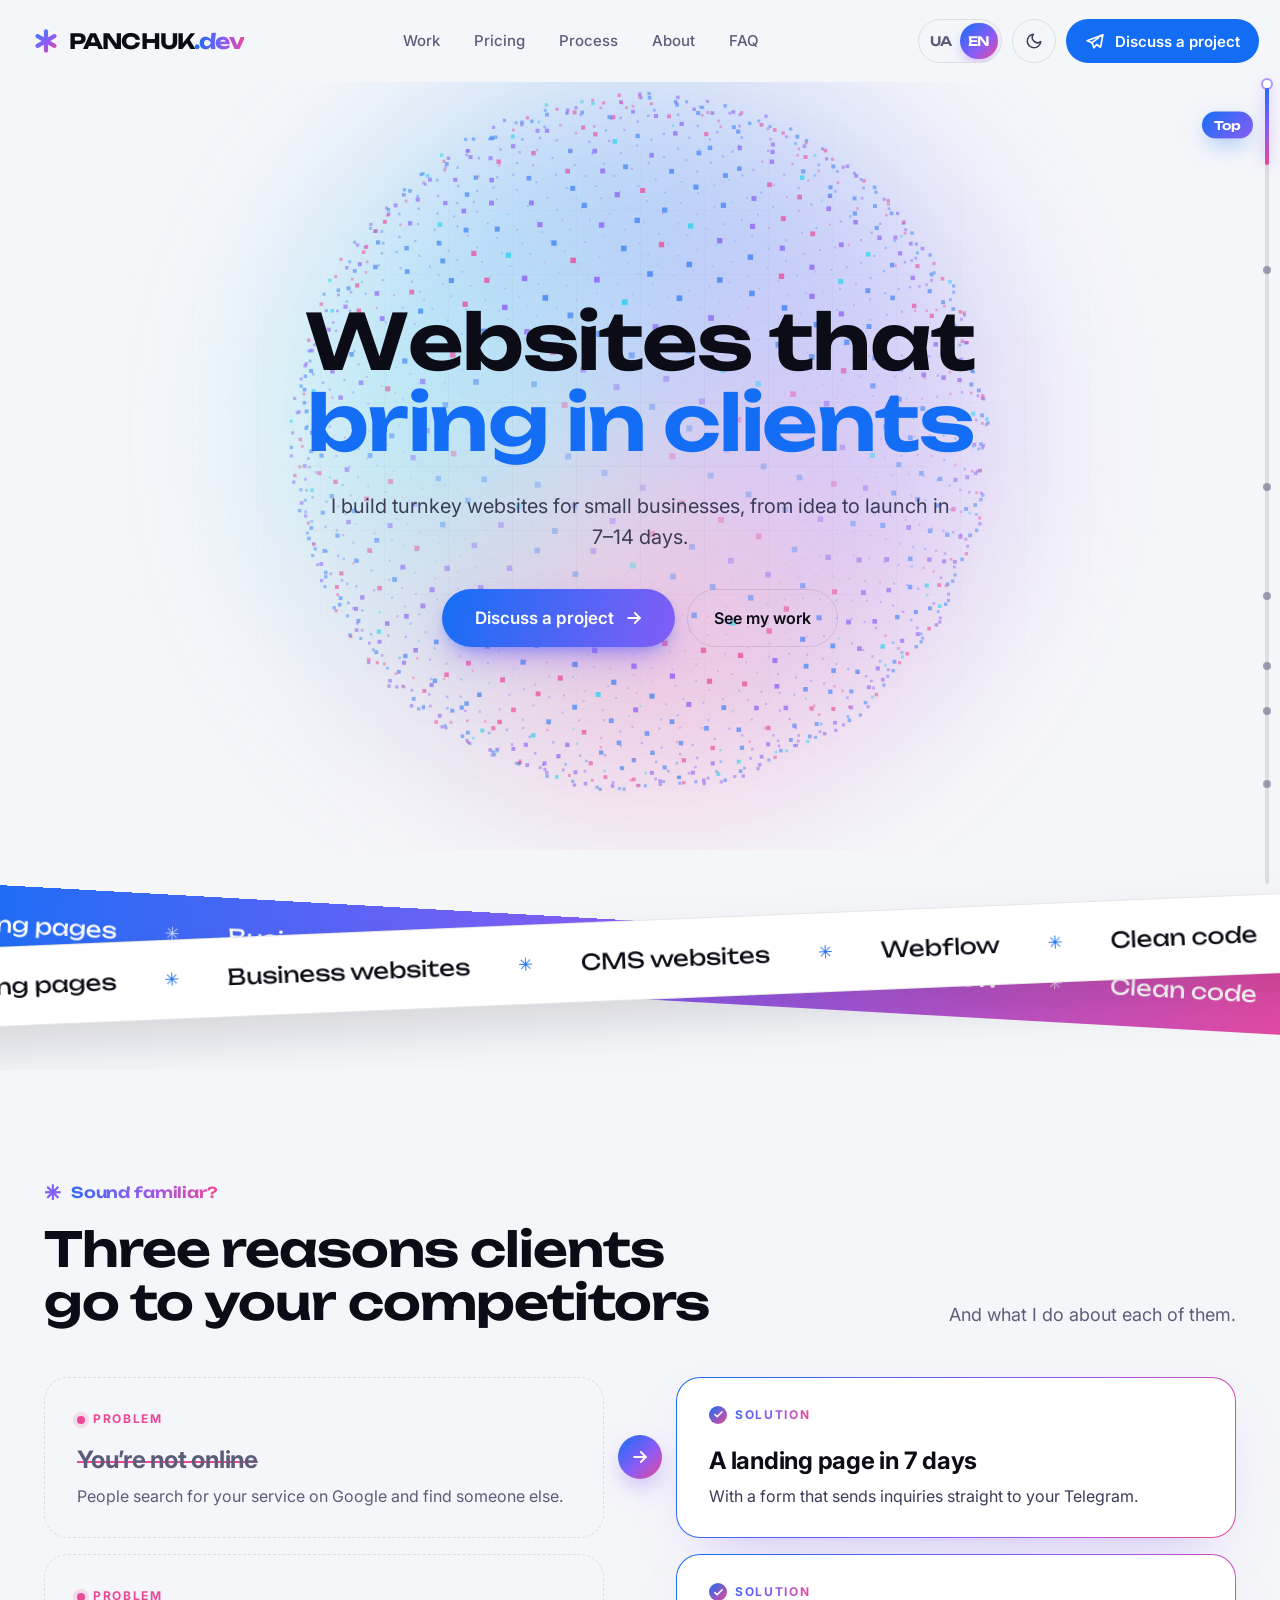
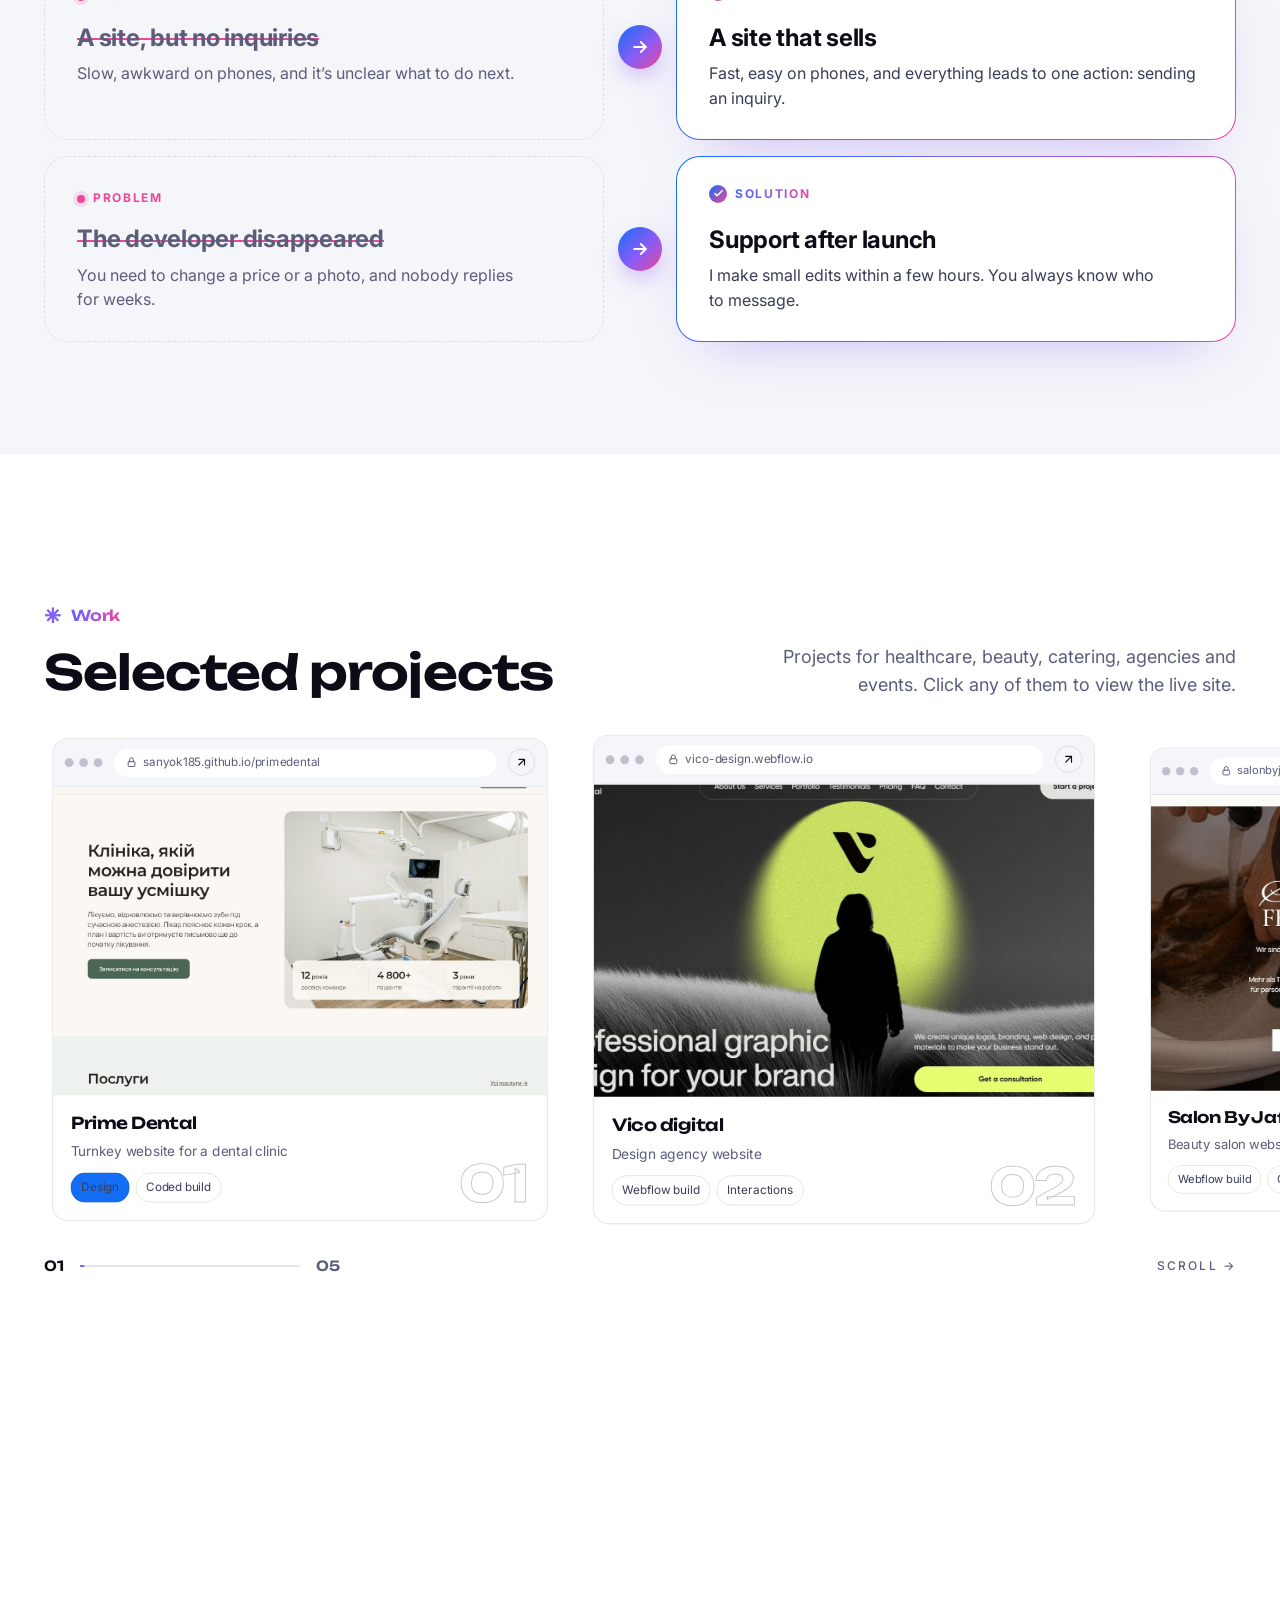
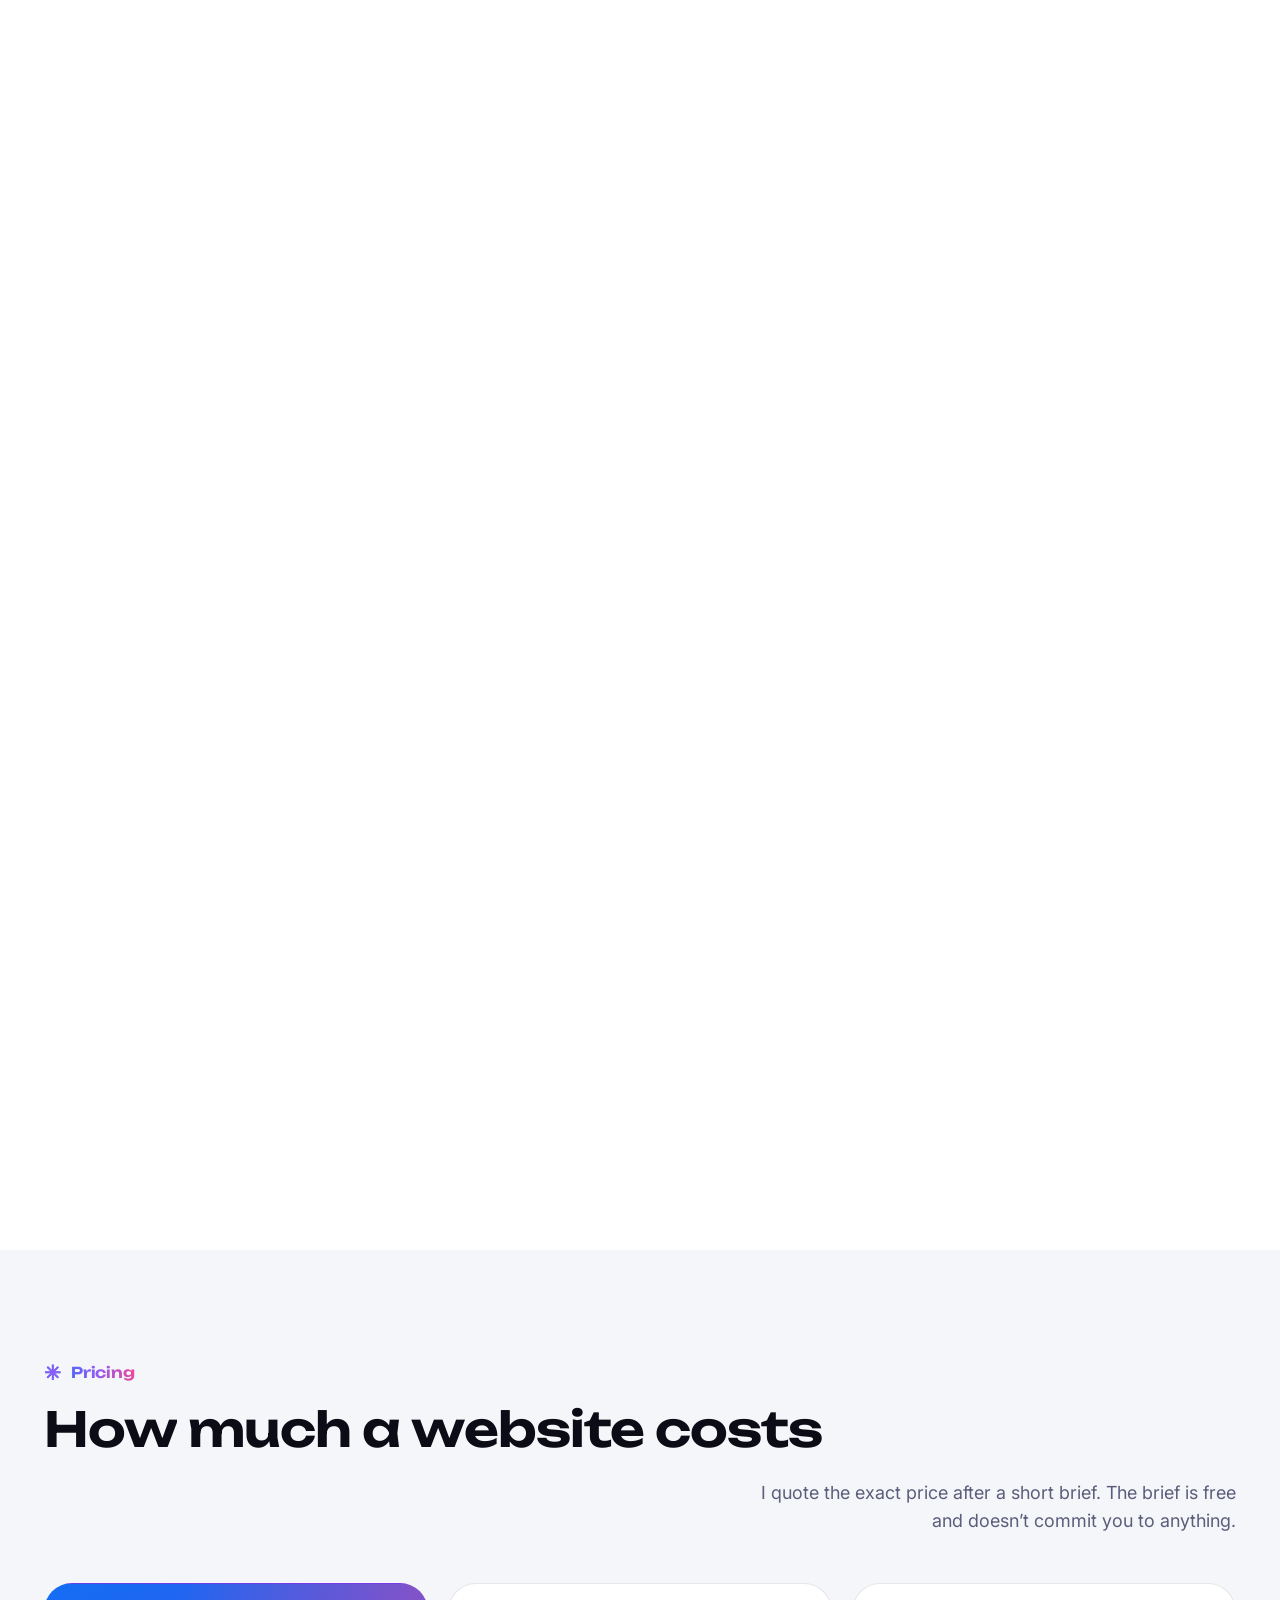
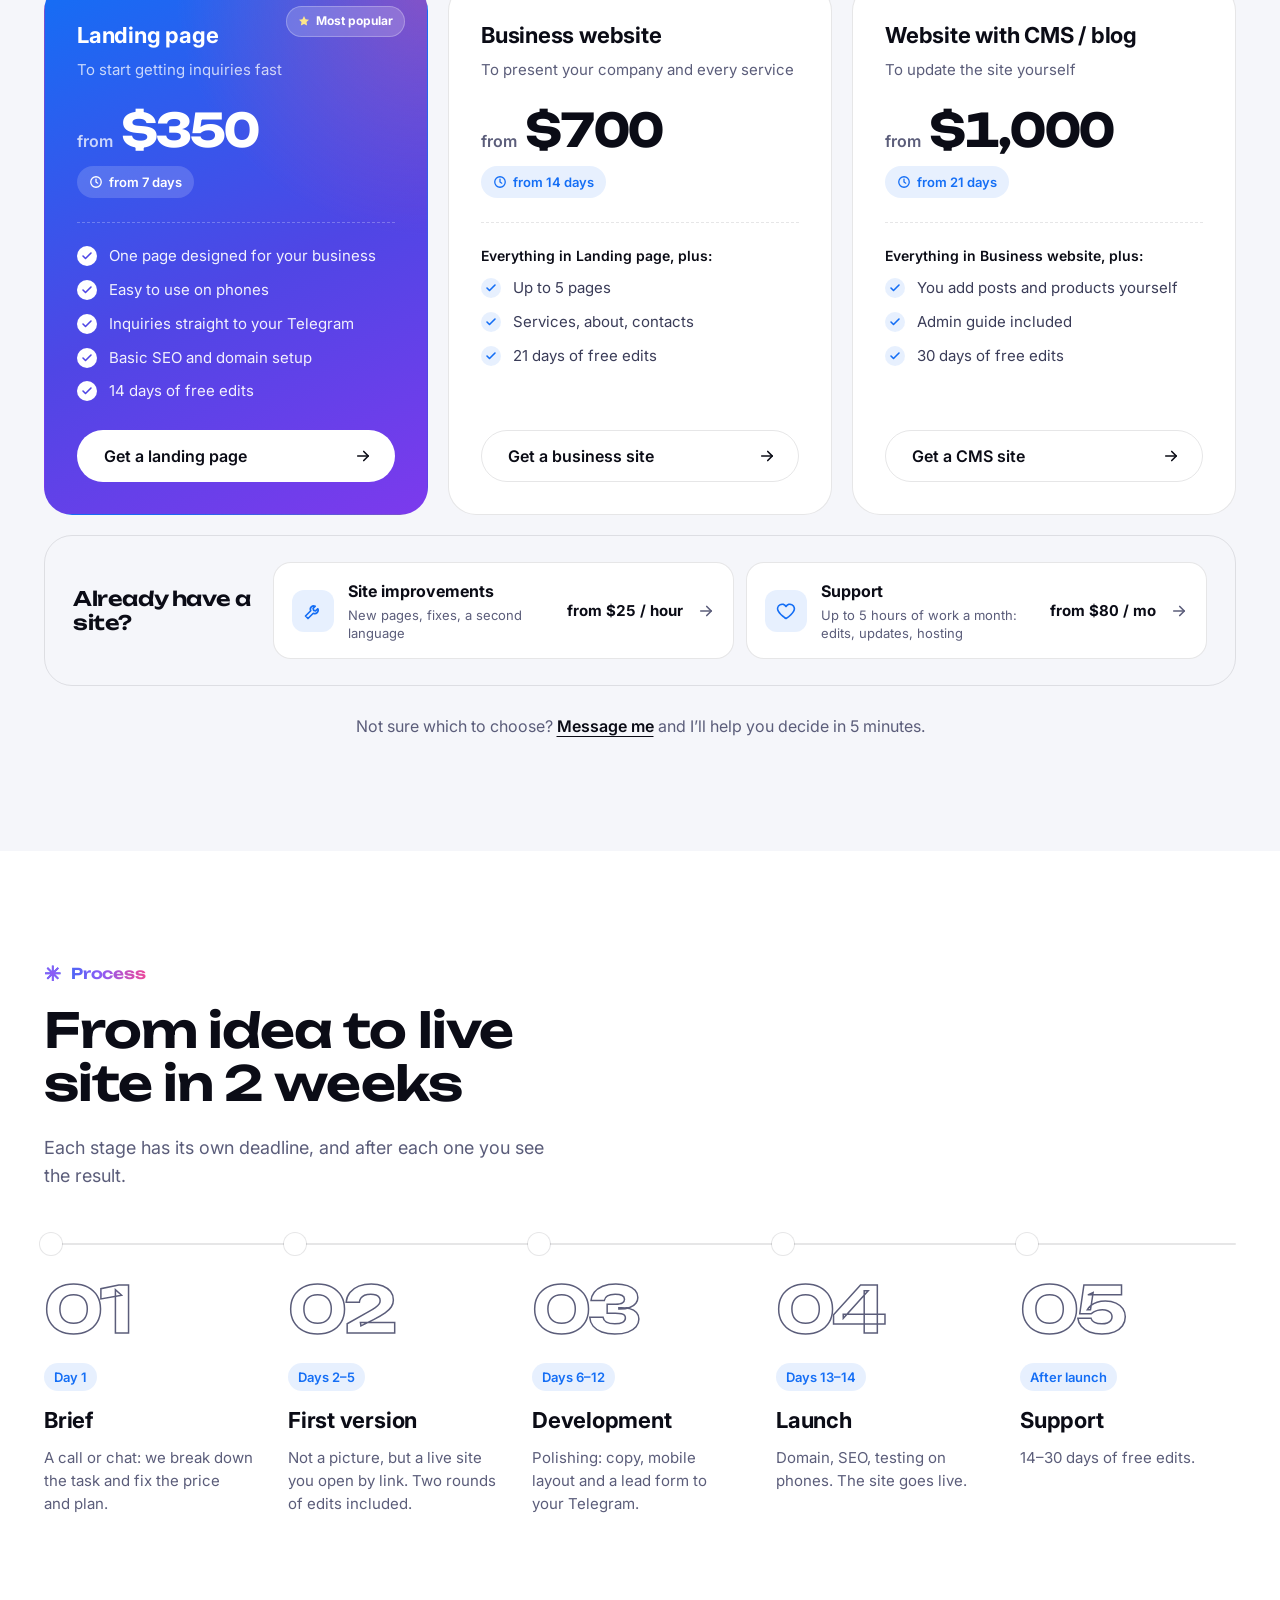
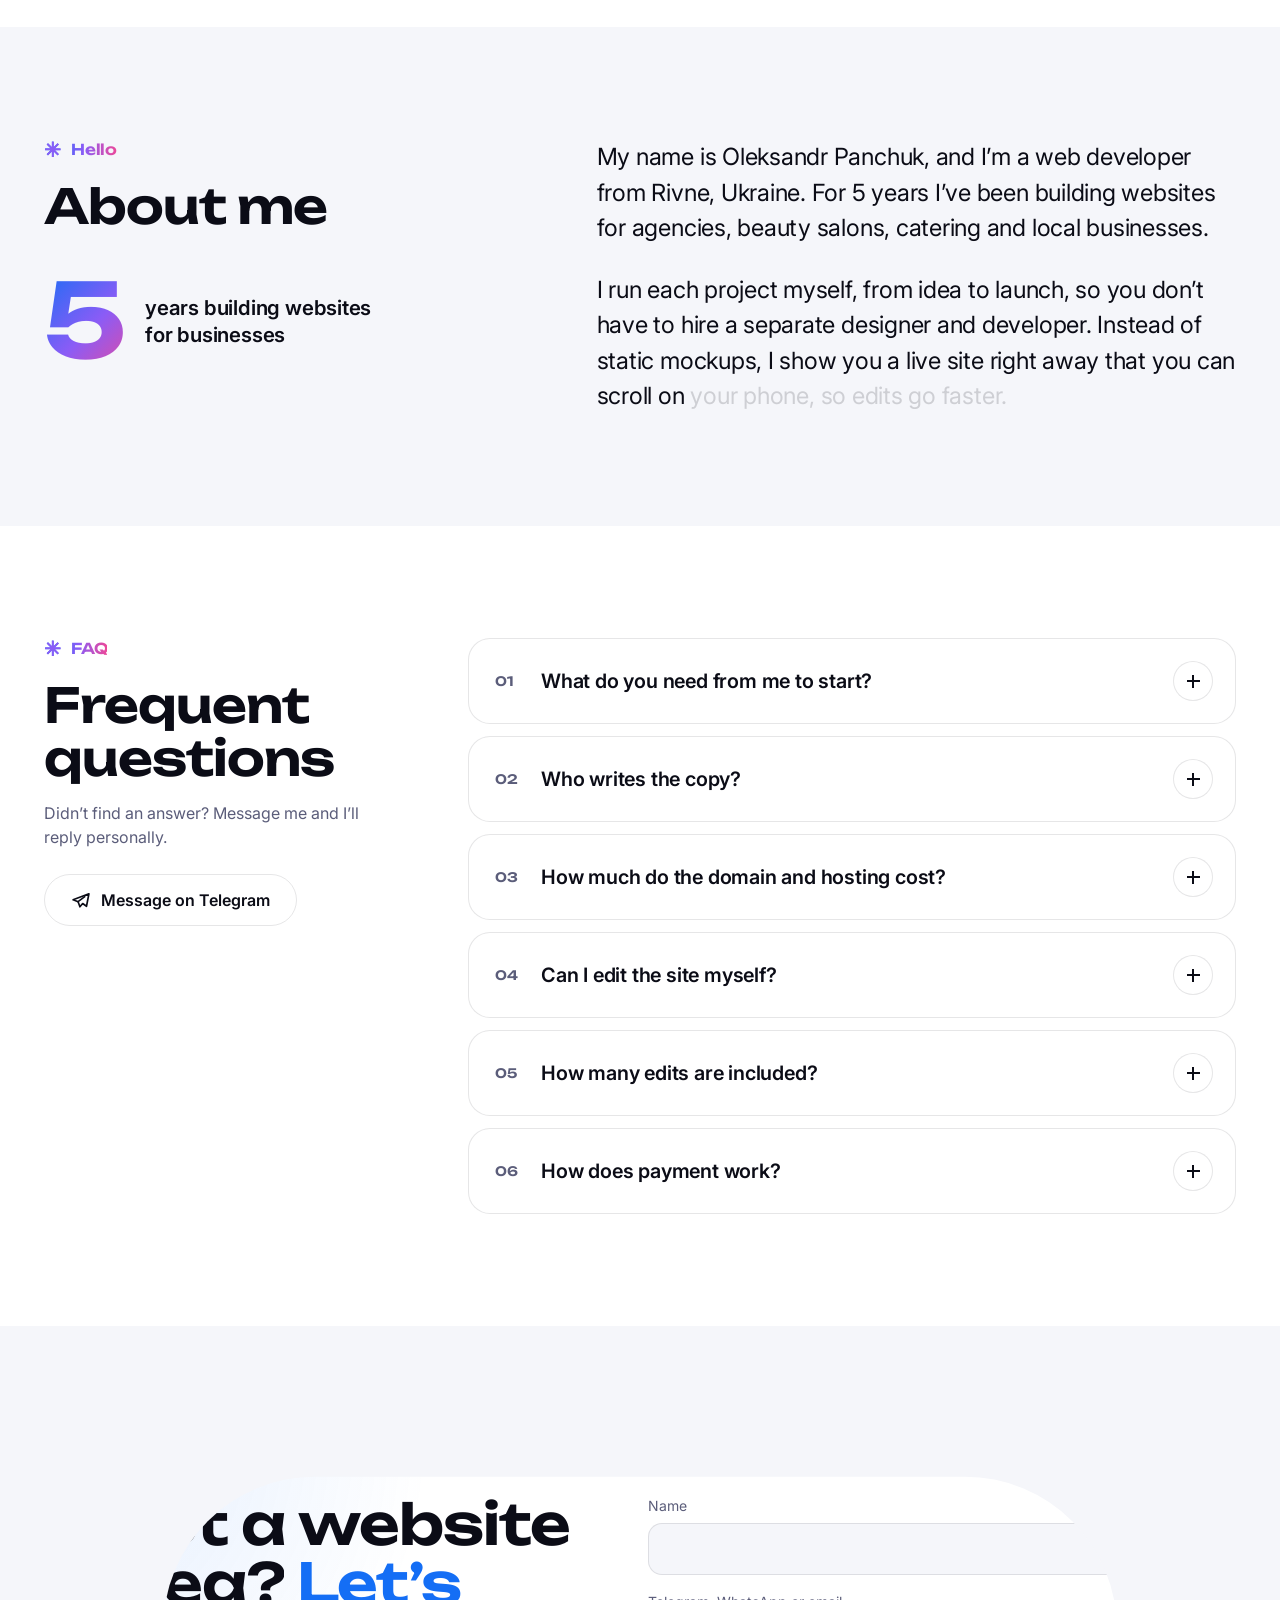
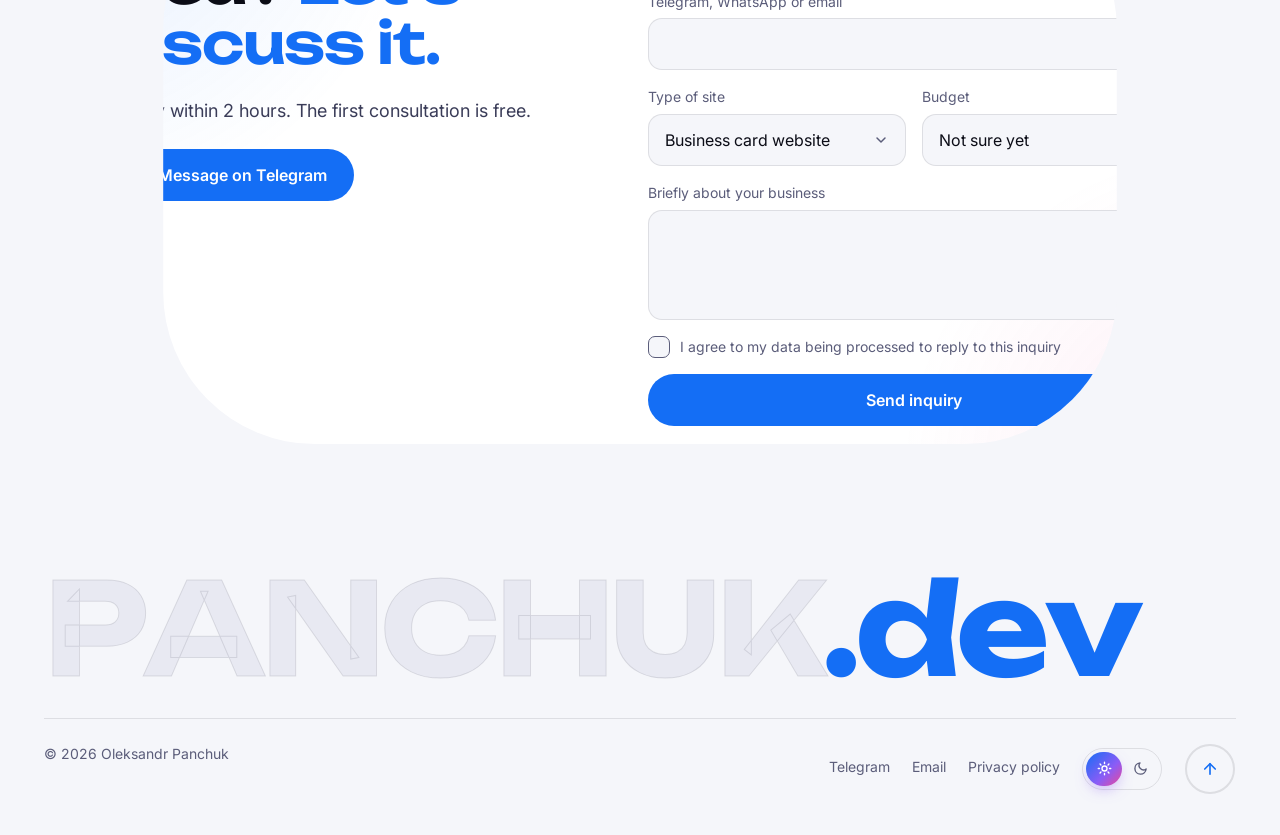
==== en/index.html @ bd6e777d "Section subtitles aligned to the right edge on desktop Co-Authored-By: Claude Opus 5.5 <noreply@anth" ====
<!doctype html>
<html lang="en">
  <head>
    <meta charset="utf-8" />
    <meta name="viewport" content="width=device-width, initial-scale=1" />
    <title>Turnkey websites for small business | PANCHUK.dev</title>
    <meta
      name="description"
      content="Turnkey websites for businesses: landing pages, business websites and CMS sites built in Webflow or clean code."
    />
    <meta property="og:title" content="Turnkey websites for small business | PANCHUK.dev" />
    <meta
      property="og:description"
      content="Turnkey websites for businesses: landing pages, business websites and CMS sites built in Webflow or clean code."
    />
    <meta property="og:type" content="website" />
    <link rel="canonical" href="https://panchuk.dev/en/" />
    <link rel="alternate" hreflang="uk" href="https://panchuk.dev/" />
    <link rel="alternate" hreflang="en" href="https://panchuk.dev/en/" />
    <script>
      if (!matchMedia("(prefers-reduced-motion: reduce)").matches) {
        document.documentElement.classList.add("fx");
        if (matchMedia("(hover: hover) and (pointer: fine)").matches) document.documentElement.classList.add("fx-sb");
        // Прелоадер — один раз за сесію; страховка, якщо скрипт не спрацює
        try {
          if (sessionStorage.getItem("pt")) {
            sessionStorage.removeItem("pt");
            document.documentElement.classList.add("fx-pt");
            setTimeout(function () { document.documentElement.classList.remove("fx-pt"); }, 4000);
          }
          if (!sessionStorage.getItem("pl")) {
            document.documentElement.classList.add("fx-pl");
            setTimeout(function () { document.documentElement.classList.remove("fx-pl"); }, 7000);
          }
        } catch (e) {}
      }
    </script>
    <link rel="icon" type="image/png" sizes="32x32" href="../favicon-32.png" />
    <link rel="icon" type="image/svg+xml" href="../favicon.svg" />
    <link rel="apple-touch-icon" href="../apple-touch-icon.png" />
    <meta name="theme-color" content="#0b0c16" />
    <link rel="preconnect" href="https://fonts.googleapis.com" />
    <link rel="preconnect" href="https://fonts.gstatic.com" crossorigin />
    <link
      href="https://fonts.googleapis.com/css2?family=Inter:wght@400;500;600;700&family=Unbounded:wght@500;600;700&display=swap"
      rel="stylesheet"
    />
    <link rel="stylesheet" href="../css/style.css?v=202611261440" />
    <link rel="stylesheet" href="../css/fx.css?v=202611261440" />
    <link rel="stylesheet" href="../css/fx-pro.css?v=202611261440" />
  </head>
  <body>
    <div class="pl" aria-hidden="true">
      <div class="pl-c1">
        <svg class="pl-star" viewBox="0 0 40 40"><defs><linearGradient id="pl-g" x1="4" y1="4" x2="36" y2="36" gradientUnits="userSpaceOnUse"><stop offset="0" stop-color="#3b82f6"/><stop offset=".55" stop-color="#8b5cf6"/><stop offset="1" stop-color="#ec4899"/></linearGradient></defs><g fill="none" stroke="url(#pl-g)" stroke-width="6.5" stroke-linecap="round"><path pathLength="1" d="M20 5v30"/><path pathLength="1" d="M7 12.5l26 15"/><path pathLength="1" d="M7 27.5l26-15"/></g></svg>
        <div class="pl-logo"><span>P</span><span>A</span><span>N</span><span>C</span><span>H</span><span>U</span><span>K</span><span class="pl-dev">.</span><span class="pl-dev">d</span><span class="pl-dev">e</span><span class="pl-dev">v</span></div>
        <div class="pl-line"><span data-pl-line></span></div>
      </div>
    </div>
    <div class="pf light" id="pf">
      <!-- Тема ставиться до першого рендеру, щоб не було спалаху -->
      <script>
        // Якщо користувач ще не обирав тему вручну — беремо системну
        (function () {
          var saved = null;
          try {
            saved = localStorage.getItem("theme");
          } catch (e) {}
          var dark = saved ? saved === "dark" : matchMedia("(prefers-color-scheme: dark)").matches;
          if (dark) document.getElementById("pf").classList.replace("light", "dark");
        })();
      </script>
      <header class="hdr">
        <div class="wrap hdr-in">
          <a class="logo" href="#top" aria-label="Oleksandr Panchuk">
            <svg class="logo-mark" viewBox="0 0 40 40" aria-hidden="true"><defs><linearGradient id="lg-g" x1="4" y1="4" x2="36" y2="36" gradientUnits="userSpaceOnUse"><stop offset="0" stop-color="#3b82f6"/><stop offset=".55" stop-color="#8b5cf6"/><stop offset="1" stop-color="#ec4899"/></linearGradient></defs><g stroke="url(#lg-g)" stroke-width="6.5" stroke-linecap="round"><path d="M20 5v30"/><path d="M7 12.5l26 15"/><path d="M7 27.5l26-15"/></g></svg>
            <span class="logo-word">PANCHUK<span class="dot-dev">.dev</span></span>
          </a>
          <nav class="nav" aria-label="Main">
            <a href="#works">Work</a><a href="#prices">Pricing</a><a href="#process">Process</a
            ><a href="#about">About</a><a href="#faq">FAQ</a>
          </nav>
          <div class="tools">
            <a class="tool lang" href="../index.html" aria-label="Перемкнути на українську" data-lang="en">
              <span class="lang-thumb" aria-hidden="true"></span><span class="lang-opt">UA</span
              ><span class="lang-opt is-on">EN</span>
            </a>
            <button class="tool icon" type="button" data-theme-toggle aria-label="Switch theme">
              <svg
                class="i-sun"
                width="18"
                height="18"
                viewBox="0 0 24 24"
                fill="none"
                stroke="currentColor"
                stroke-width="2"
                stroke-linecap="round"
                stroke-linejoin="round"
                aria-hidden="true"
              >
                <circle cx="12" cy="12" r="4"></circle>
                <path
                  d="M12 2v2M12 20v2M4.9 4.9l1.4 1.4M17.7 17.7l1.4 1.4M2 12h2M20 12h2M4.9 19.1l1.4-1.4M17.7 6.3l1.4-1.4"
                ></path>
              </svg>
              <svg
                class="i-moon"
                width="18"
                height="18"
                viewBox="0 0 24 24"
                fill="none"
                stroke="currentColor"
                stroke-width="2"
                stroke-linecap="round"
                stroke-linejoin="round"
                aria-hidden="true"
              >
                <path d="M21 12.8A9 9 0 1 1 11.2 3a7 7 0 0 0 9.8 9.8z"></path>
              </svg>
            </button>
            <a
              class="btn btn-primary btn-sm hdr-cta"
              href="#contact"
              data-lead-open
            >
              <svg
                width="20"
                height="20"
                viewBox="0 0 24 24"
                fill="none"
                stroke="currentColor"
                stroke-width="2"
                stroke-linecap="round"
                stroke-linejoin="round"
                aria-hidden="true"
              >
                <path d="M21.5 4.5 2.5 11.8l6 2.2 2.2 6.2 3.3-4 4.6 3.3z"></path>
                <path d="m8.5 14 8-6"></path>
              </svg>
              <span>Discuss a project</span>
            </a>
            <button
              class="tool icon burger"
              type="button"
              data-menu-toggle
              aria-expanded="false"
              aria-controls="mnav"
              aria-label="Open menu"
              data-label-close="Close menu"
            >
              <span class="burger-lines" aria-hidden="true"><i></i><i></i></span>
            </button>
          </div>
        </div>
      </header>
      <nav class="mnav" id="mnav" aria-label="Mobile menu" inert>
        <div class="mnav-in">
          <ul class="mnav-list">
            <li style="--i: 0">
              <a class="mnav-link" href="#works"><span class="mnav-t">Work</span></a>
            </li>
            <li style="--i: 1">
              <a class="mnav-link" href="#prices"><span class="mnav-t">Pricing</span></a>
            </li>
            <li style="--i: 2">
              <a class="mnav-link" href="#process"><span class="mnav-t">Process</span></a>
            </li>
            <li style="--i: 3">
              <a class="mnav-link" href="#about"><span class="mnav-t">About</span></a>
            </li>
            <li style="--i: 4">
              <a class="mnav-link" href="#faq"><span class="mnav-t">FAQ</span></a>
            </li>
            <li style="--i: 5">
              <a class="mnav-link" href="#contact"><span class="mnav-t">Contact</span></a>
            </li>
          </ul>
          <div class="mnav-foot">
            <a class="btn btn-primary mnav-cta" href="#contact" data-lead-open>
              <svg width="20" height="20" viewBox="0 0 24 24" fill="none" stroke="currentColor" stroke-width="2" stroke-linecap="round" stroke-linejoin="round" aria-hidden="true"><path d="M21.5 4.5 2.5 11.8l6 2.2 2.2 6.2 3.3-4 4.6 3.3z"></path><path d="m8.5 14 8-6"></path></svg>
              <span>Discuss a project</span>
            </a>
            <div class="mnav-row">
              <a class="tool lang" href="../index.html" aria-label="Перемкнути на українську" data-lang="en">
                <span class="lang-thumb" aria-hidden="true"></span><span class="lang-opt">UA</span
                ><span class="lang-opt is-on">EN</span>
              </a>
              <button class="tool icon" type="button" data-theme-toggle aria-label="Switch theme">
                  <svg
                    class="i-sun"
                    width="18"
                    height="18"
                    viewBox="0 0 24 24"
                    fill="none"
                    stroke="currentColor"
                    stroke-width="2"
                    stroke-linecap="round"
                    stroke-linejoin="round"
                    aria-hidden="true"
                  >
                    <circle cx="12" cy="12" r="4"></circle>
                    <path
                      d="M12 2v2M12 20v2M4.9 4.9l1.4 1.4M17.7 17.7l1.4 1.4M2 12h2M20 12h2M4.9 19.1l1.4-1.4M17.7 6.3l1.4-1.4"
                    ></path>
                  </svg>
                  <svg
                    class="i-moon"
                    width="18"
                    height="18"
                    viewBox="0 0 24 24"
                    fill="none"
                    stroke="currentColor"
                    stroke-width="2"
                    stroke-linecap="round"
                    stroke-linejoin="round"
                    aria-hidden="true"
                  >
                    <path d="M21 12.8A9 9 0 1 1 11.2 3a7 7 0 0 0 9.8 9.8z"></path>
                  </svg>
                </button>
            </div>
          </div>
        </div>
      </nav>
      <main id="top">
        <section class="hero">
          <div class="hero-grid" aria-hidden="true"></div>
          <div class="wrap hero-in">
            <div class="hero-copy">
              <h1 class="display h1">Websites that <span class="acc">bring in clients</span></h1>
              <p class="lead">
                I build turnkey websites for small businesses, from idea to launch in 7–14 days.
              </p>
              <div class="hero-btns">
                <a class="btn btn-primary btn-hero" href="#contact" data-lead-open>
                  <span>Discuss a project</span>
                  <span class="btn-hero-arr"><svg width="20" height="20" viewBox="0 0 24 24" fill="none" stroke="currentColor" stroke-width="2.2" stroke-linecap="round" stroke-linejoin="round" aria-hidden="true"><path d="M5 12h14"></path><path d="m13 6 6 6-6 6"></path></svg></span>
                </a>
                <a class="btn btn-ghost" href="#works">See my work</a>
              </div>
            </div>
          </div>
        </section>
        <div class="marquee" aria-hidden="true">
          <div class="marquee-track">
            <span class="marquee-item">Landing pages</span><span class="marquee-item">Business websites</span
            ><span class="marquee-item">CMS websites</span><span class="marquee-item">Webflow</span
            ><span class="marquee-item">Clean code</span><span class="marquee-item">UA / EN</span
            ><span class="marquee-item">Landing pages</span><span class="marquee-item">Business websites</span
            ><span class="marquee-item">CMS websites</span><span class="marquee-item">Webflow</span
            ><span class="marquee-item">Clean code</span><span class="marquee-item">UA / EN</span>
          </div>
        </div>
        <section class="sec">
          <div class="wrap">
            <div class="head">
              <div>
                <div class="tag">Sound familiar?</div>
                <h2 class="display h2">Three reasons clients go to your competitors</h2>
              </div>
              <p class="sub">And what I do about each of them.</p>
            </div>
            <div class="ps">
              <div class="ps-row">
                <div class="ps-problem">
                  <span class="ps-k">Problem</span>
                  <h3 class="ps-t"><span>You’re not online</span></h3>
                  <p>People search for your service on Google and find someone else.</p>
                </div>
                <div class="ps-arrow" aria-hidden="true"><span><svg width="20" height="20" viewBox="0 0 24 24" fill="none" stroke="currentColor" stroke-width="2.2" stroke-linecap="round" stroke-linejoin="round" aria-hidden="true"><path d="M5 12h14"></path><path d="m13 6 6 6-6 6"></path></svg></span></div>
                <div class="ps-solution">
                  <span class="ps-k">Solution</span>
                  <h3 class="ps-t">A landing page in 7 days</h3>
                  <p>With a form that sends inquiries straight to your Telegram.</p>
                </div>
              </div>
              <div class="ps-row">
                <div class="ps-problem">
                  <span class="ps-k">Problem</span>
                  <h3 class="ps-t"><span>A site, but no inquiries</span></h3>
                  <p>Slow, awkward on phones, and it’s unclear what to do next.</p>
                </div>
                <div class="ps-arrow" aria-hidden="true"><span><svg width="20" height="20" viewBox="0 0 24 24" fill="none" stroke="currentColor" stroke-width="2.2" stroke-linecap="round" stroke-linejoin="round" aria-hidden="true"><path d="M5 12h14"></path><path d="m13 6 6 6-6 6"></path></svg></span></div>
                <div class="ps-solution">
                  <span class="ps-k">Solution</span>
                  <h3 class="ps-t">A site that sells</h3>
                  <p>Fast, easy on phones, and everything leads to one action: sending an inquiry.</p>
                </div>
              </div>
              <div class="ps-row">
                <div class="ps-problem">
                  <span class="ps-k">Problem</span>
                  <h3 class="ps-t"><span>The developer disappeared</span></h3>
                  <p>You need to change a price or a photo, and nobody replies for weeks.</p>
                </div>
                <div class="ps-arrow" aria-hidden="true"><span><svg width="20" height="20" viewBox="0 0 24 24" fill="none" stroke="currentColor" stroke-width="2.2" stroke-linecap="round" stroke-linejoin="round" aria-hidden="true"><path d="M5 12h14"></path><path d="m13 6 6 6-6 6"></path></svg></span></div>
                <div class="ps-solution">
                  <span class="ps-k">Solution</span>
                  <h3 class="ps-t">Support after launch</h3>
                  <p>I make small edits within a few hours. You always know who to message.</p>
                </div>
              </div>
            </div>
          </div>
        </section>
        <section class="sec sec-2" id="works">
          <div class="wrap">
            <div class="head">
              <div>
                <div class="tag">Work</div>
                <h2 class="display h2">Selected projects</h2>
              </div>
              <p class="sub">Projects for healthcare, beauty, catering, agencies and events. Click any of them to view the live site.</p>
            </div>
            <div class="wins" data-works>
              <a
                class="win"
                href="https://sanyok185.github.io/primedental/"
                target="_blank"
                rel="noopener"
                aria-label="Open site: Prime Dental"
              >
                <div class="win-bar">
                  <div class="win-dots" aria-hidden="true"><span></span> <span></span> <span></span></div>
                  <div class="win-url">
                    <svg
                      width="12"
                      height="12"
                      viewBox="0 0 24 24"
                      fill="none"
                      stroke="currentColor"
                      stroke-width="2"
                      stroke-linecap="round"
                      stroke-linejoin="round"
                      aria-hidden="true"
                    >
                      <rect x="5" y="11" width="14" height="10" rx="2"></rect>
                      <path d="M8 11V7a4 4 0 0 1 8 0v4"></path>
                    </svg>
                    sanyok185.github.io/primedental
                  </div>
                  <span class="win-go" aria-hidden="true">
                    <svg
                      width="14"
                      height="14"
                      viewBox="0 0 24 24"
                      fill="none"
                      stroke="currentColor"
                      stroke-width="2"
                      stroke-linecap="round"
                      stroke-linejoin="round"
                      aria-hidden="true"
                    >
                      <path d="M7 7h10v10"></path>
                      <path d="M7 17 17 7"></path>
                    </svg>
                  </span>
                </div>
                <div class="win-view">
                  <img
                    src="../images/works/prime-dental.jpg"
                    alt=""
                    loading="lazy"
                    decoding="async"
                    width="1600"
                    height="1000"
                  />
                </div>
                <div class="win-info">
                  <div>
                    <h3 class="win-name">Prime Dental</h3>
                    <div class="win-cap">Turnkey website for a dental clinic</div>
                    <div class="win-tags">
                      <span class="chip chip-acc">Design</span><span class="chip">Coded build</span>
                    </div>
                  </div>
                </div> </a
              ><a
                class="win"
                href="https://vico-design.webflow.io/"
                target="_blank"
                rel="noopener"
                aria-label="Open site: Vico digital"
              >
                <div class="win-bar">
                  <div class="win-dots" aria-hidden="true"><span></span> <span></span> <span></span></div>
                  <div class="win-url">
                    <svg
                      width="12"
                      height="12"
                      viewBox="0 0 24 24"
                      fill="none"
                      stroke="currentColor"
                      stroke-width="2"
                      stroke-linecap="round"
                      stroke-linejoin="round"
                      aria-hidden="true"
                    >
                      <rect x="5" y="11" width="14" height="10" rx="2"></rect>
                      <path d="M8 11V7a4 4 0 0 1 8 0v4"></path>
                    </svg>
                    vico-design.webflow.io
                  </div>
                  <span class="win-go" aria-hidden="true">
                    <svg
                      width="14"
                      height="14"
                      viewBox="0 0 24 24"
                      fill="none"
                      stroke="currentColor"
                      stroke-width="2"
                      stroke-linecap="round"
                      stroke-linejoin="round"
                      aria-hidden="true"
                    >
                      <path d="M7 7h10v10"></path>
                      <path d="M7 17 17 7"></path>
                    </svg>
                  </span>
                </div>
                <div class="win-view">
                  <img
                    src="../images/works/vico.jpg"
                    alt=""
                    loading="lazy"
                    decoding="async"
                    width="1600"
                    height="1000"
                  />
                </div>
                <div class="win-info">
                  <div>
                    <h3 class="win-name">Vico digital</h3>
                    <div class="win-cap">Design agency website</div>
                    <div class="win-tags">
                      <span class="chip">Webflow build</span><span class="chip">Interactions</span>
                    </div>
                  </div>
                </div> </a
              ><a
                class="win"
                href="https://www.salonbyjafa-friseur.de/"
                target="_blank"
                rel="noopener"
                aria-label="Open site: Salon By Jafa"
              >
                <div class="win-bar">
                  <div class="win-dots" aria-hidden="true"><span></span> <span></span> <span></span></div>
                  <div class="win-url">
                    <svg
                      width="12"
                      height="12"
                      viewBox="0 0 24 24"
                      fill="none"
                      stroke="currentColor"
                      stroke-width="2"
                      stroke-linecap="round"
                      stroke-linejoin="round"
                      aria-hidden="true"
                    >
                      <rect x="5" y="11" width="14" height="10" rx="2"></rect>
                      <path d="M8 11V7a4 4 0 0 1 8 0v4"></path>
                    </svg>
                    salonbyjafa-friseur.de
                  </div>
                  <span class="win-go" aria-hidden="true">
                    <svg
                      width="14"
                      height="14"
                      viewBox="0 0 24 24"
                      fill="none"
                      stroke="currentColor"
                      stroke-width="2"
                      stroke-linecap="round"
                      stroke-linejoin="round"
                      aria-hidden="true"
                    >
                      <path d="M7 7h10v10"></path>
                      <path d="M7 17 17 7"></path>
                    </svg>
                  </span>
                </div>
                <div class="win-view">
                  <img
                    src="../images/works/salon-by-jafa.jpg"
                    alt=""
                    loading="lazy"
                    decoding="async"
                    width="1600"
                    height="1000"
                  />
                </div>
                <div class="win-info">
                  <div>
                    <h3 class="win-name">Salon By Jafa</h3>
                    <div class="win-cap">Beauty salon website</div>
                    <div class="win-tags">
                      <span class="chip">Webflow build</span><span class="chip">CMS</span
                      ><span class="chip">Interactions</span><span class="chip">Custom code</span>
                    </div>
                  </div>
                </div> </a
              ><a
                class="win"
                href="https://summit-nexus.webflow.io/"
                target="_blank"
                rel="noopener"
                aria-label="Open site: Nexus Summit"
              >
                <div class="win-bar">
                  <div class="win-dots" aria-hidden="true"><span></span> <span></span> <span></span></div>
                  <div class="win-url">
                    <svg
                      width="12"
                      height="12"
                      viewBox="0 0 24 24"
                      fill="none"
                      stroke="currentColor"
                      stroke-width="2"
                      stroke-linecap="round"
                      stroke-linejoin="round"
                      aria-hidden="true"
                    >
                      <rect x="5" y="11" width="14" height="10" rx="2"></rect>
                      <path d="M8 11V7a4 4 0 0 1 8 0v4"></path>
                    </svg>
                    summit-nexus.webflow.io
                  </div>
                  <span class="win-go" aria-hidden="true">
                    <svg
                      width="14"
                      height="14"
                      viewBox="0 0 24 24"
                      fill="none"
                      stroke="currentColor"
                      stroke-width="2"
                      stroke-linecap="round"
                      stroke-linejoin="round"
                      aria-hidden="true"
                    >
                      <path d="M7 7h10v10"></path>
                      <path d="M7 17 17 7"></path>
                    </svg>
                  </span>
                </div>
                <div class="win-view">
                  <img
                    src="../images/works/nexus-summit.jpg"
                    alt=""
                    loading="lazy"
                    decoding="async"
                    width="1600"
                    height="1000"
                  />
                </div>
                <div class="win-info">
                  <div>
                    <h3 class="win-name">Nexus Summit</h3>
                    <div class="win-cap">AI conference landing page</div>
                    <div class="win-tags">
                      <span class="chip">Webflow build</span><span class="chip">Interactions</span>
                    </div>
                  </div>
                </div> </a
              ><a
                class="win"
                href="https://www.meisterkueche-reichard.de/bestellseite"
                target="_blank"
                rel="noopener"
                aria-label="Open site: Meisterküche"
              >
                <div class="win-bar">
                  <div class="win-dots" aria-hidden="true"><span></span> <span></span> <span></span></div>
                  <div class="win-url">
                    <svg
                      width="12"
                      height="12"
                      viewBox="0 0 24 24"
                      fill="none"
                      stroke="currentColor"
                      stroke-width="2"
                      stroke-linecap="round"
                      stroke-linejoin="round"
                      aria-hidden="true"
                    >
                      <rect x="5" y="11" width="14" height="10" rx="2"></rect>
                      <path d="M8 11V7a4 4 0 0 1 8 0v4"></path>
                    </svg>
                    meisterkueche-reichard.de
                  </div>
                  <span class="win-go" aria-hidden="true">
                    <svg
                      width="14"
                      height="14"
                      viewBox="0 0 24 24"
                      fill="none"
                      stroke="currentColor"
                      stroke-width="2"
                      stroke-linecap="round"
                      stroke-linejoin="round"
                      aria-hidden="true"
                    >
                      <path d="M7 7h10v10"></path>
                      <path d="M7 17 17 7"></path>
                    </svg>
                  </span>
                </div>
                <div class="win-view">
                  <img
                    src="../images/works/meisterkueche.jpg"
                    alt=""
                    loading="lazy"
                    decoding="async"
                    width="1600"
                    height="1000"
                  />
                </div>
                <div class="win-info">
                  <div>
                    <h3 class="win-name">Meisterküche</h3>
                    <div class="win-cap">Catering order platform</div>
                    <div class="win-tags">
                      <span class="chip">Webflow build</span><span class="chip">CMS</span
                      ><span class="chip">Multi-step form</span>
                    </div>
                  </div>
                </div>
              </a>
            </div>
          </div>
        </section>
        <section class="sec" id="prices">
          <div class="wrap">
            <div class="head">
              <div>
                <div class="tag">Pricing</div>
                <h2 class="display h2">How much a website costs</h2>
              </div>
              <p class="sub">
                I quote the exact price after a short brief. The brief is free and doesn’t commit you to anything.
              </p>
            </div>
            <div class="prices">
              <div class="price hot">
                <span class="price-pop"><svg width="12" height="12" viewBox="0 0 24 24" fill="currentColor" aria-hidden="true"><path d="m12 2 3.1 6.3 6.9 1-5 4.9 1.2 6.8L12 17.8 5.8 21l1.2-6.8-5-4.9 6.9-1z"></path></svg>Most popular</span>
                <h3 class="price-name">Landing page</h3>
                <p class="price-for">To start getting inquiries fast</p>
                <div class="price-sum"><small>from</small><span class="price-num">$350</span></div>
                <span class="price-term"><svg width="14" height="14" viewBox="0 0 24 24" fill="none" stroke="currentColor" stroke-width="2.2" stroke-linecap="round" stroke-linejoin="round" aria-hidden="true"><circle cx="12" cy="12" r="9"></circle><path d="M12 7v5l3 2"></path></svg>from 7 days</span>
                <ul class="price-list">
                  <li>One page designed for your business</li>
                  <li>Easy to use on phones</li>
                  <li>Inquiries straight to your Telegram</li>
                  <li>Basic SEO and domain setup</li>
                  <li>14 days of free edits</li>
                </ul>
                <a class="btn btn-primary price-cta" href="#contact" data-lead-open data-lead-type="Landing page">
                  <span>Get a landing page</span><span class="price-cta-arr"><svg width="18" height="18" viewBox="0 0 24 24" fill="none" stroke="currentColor" stroke-width="2.2" stroke-linecap="round" stroke-linejoin="round" aria-hidden="true"><path d="M5 12h14"></path><path d="m13 6 6 6-6 6"></path></svg></span>
                </a>
              </div>
              <div class="price">
                <h3 class="price-name">Business website</h3>
                <p class="price-for">To present your company and every service</p>
                <div class="price-sum"><small>from</small><span class="price-num">$700</span></div>
                <span class="price-term"><svg width="14" height="14" viewBox="0 0 24 24" fill="none" stroke="currentColor" stroke-width="2.2" stroke-linecap="round" stroke-linejoin="round" aria-hidden="true"><circle cx="12" cy="12" r="9"></circle><path d="M12 7v5l3 2"></path></svg>from 14 days</span>
                <p class="price-inc">Everything in Landing page, plus:</p>
                <ul class="price-list">
                  <li>Up to 5 pages</li>
                  <li>Services, about, contacts</li>
                  <li>21 days of free edits</li>
                </ul>
                <a class="btn btn-ghost price-cta" href="#contact" data-lead-open data-lead-type="Business website">
                  <span>Get a business site</span><span class="price-cta-arr"><svg width="18" height="18" viewBox="0 0 24 24" fill="none" stroke="currentColor" stroke-width="2.2" stroke-linecap="round" stroke-linejoin="round" aria-hidden="true"><path d="M5 12h14"></path><path d="m13 6 6 6-6 6"></path></svg></span>
                </a>
              </div>
              <div class="price">
                <h3 class="price-name">Website with CMS / blog</h3>
                <p class="price-for">To update the site yourself</p>
                <div class="price-sum"><small>from</small><span class="price-num">$1,000</span></div>
                <span class="price-term"><svg width="14" height="14" viewBox="0 0 24 24" fill="none" stroke="currentColor" stroke-width="2.2" stroke-linecap="round" stroke-linejoin="round" aria-hidden="true"><circle cx="12" cy="12" r="9"></circle><path d="M12 7v5l3 2"></path></svg>from 21 days</span>
                <p class="price-inc">Everything in Business website, plus:</p>
                <ul class="price-list">
                  <li>You add posts and products yourself</li>
                  <li>Admin guide included</li>
                  <li>30 days of free edits</li>
                </ul>
                <a class="btn btn-ghost price-cta" href="#contact" data-lead-open data-lead-type="Website with CMS / blog">
                  <span>Get a CMS site</span><span class="price-cta-arr"><svg width="18" height="18" viewBox="0 0 24 24" fill="none" stroke="currentColor" stroke-width="2.2" stroke-linecap="round" stroke-linejoin="round" aria-hidden="true"><path d="M5 12h14"></path><path d="m13 6 6 6-6 6"></path></svg></span>
                </a>
              </div>
            </div>
            <div class="extras">
              <div class="extras-title">Already have a site?</div>
              <div class="extras-list">
                <a class="extra" href="#contact" data-lead-open data-lead-type="Improvements">
                  <span class="extra-ic"><svg width="20" height="20" viewBox="0 0 24 24" fill="none" stroke="currentColor" stroke-width="2" stroke-linecap="round" stroke-linejoin="round" aria-hidden="true"><path d="M14.7 6.3a4 4 0 0 0-5.4 5.4L3 18l3 3 6.3-6.3a4 4 0 0 0 5.4-5.4l-2.6 2.6-2.4-.6-.6-2.4z"></path></svg></span>
                  <span class="extra-body"><span class="extra-name">Site improvements</span><span class="extra-desc">New pages, fixes, a second language</span></span>
                  <span class="extra-sum">from $25 / hour</span>
                  <span class="extra-go" aria-hidden="true"><svg width="18" height="18" viewBox="0 0 24 24" fill="none" stroke="currentColor" stroke-width="2.2" stroke-linecap="round" stroke-linejoin="round" aria-hidden="true"><path d="M5 12h14"></path><path d="m13 6 6 6-6 6"></path></svg></span>
                </a>
                <a class="extra" href="#contact" data-lead-open data-lead-type="Support">
                  <span class="extra-ic"><svg width="20" height="20" viewBox="0 0 24 24" fill="none" stroke="currentColor" stroke-width="2" stroke-linecap="round" stroke-linejoin="round" aria-hidden="true"><path d="M12 21s-7-4.4-9.3-9A5.3 5.3 0 0 1 12 6.6 5.3 5.3 0 0 1 21.3 12C19 16.6 12 21 12 21z"></path></svg></span>
                  <span class="extra-body"><span class="extra-name">Support</span><span class="extra-desc">Up to 5 hours of work a month: edits, updates, hosting</span></span>
                  <span class="extra-sum">from $80 / mo</span>
                  <span class="extra-go" aria-hidden="true"><svg width="18" height="18" viewBox="0 0 24 24" fill="none" stroke="currentColor" stroke-width="2.2" stroke-linecap="round" stroke-linejoin="round" aria-hidden="true"><path d="M5 12h14"></path><path d="m13 6 6 6-6 6"></path></svg></span>
                </a>
              </div>
            </div>
            <p class="price-note">Not sure which to choose? <a href="https://t.me/oleksandr_panchuk" target="_blank" rel="noopener">Message me</a> and I’ll help you decide in 5 minutes.</p>
          </div>
        </section>
        <section class="sec sec-2" id="process">
          <div class="wrap">
            <div class="head">
              <div>
                <div class="tag">Process</div>
                <h2 class="display h2">From idea to live site in 2 weeks</h2>
              </div>
              <p class="sub">Each stage has its own deadline, and after each one you see the result.</p>
            </div>
            <ol class="timeline">
              <li class="tl">
                <span class="tl-num">01</span>
                <span class="tl-time">Day 1</span>
                <h3 class="tl-t">Brief</h3>
                <p class="tl-d">A call or chat: we break down the task and fix the price and plan.</p>
              </li>
              <li class="tl">
                <span class="tl-num">02</span>
                <span class="tl-time">Days 2–5</span>
                <h3 class="tl-t">First version</h3>
                <p class="tl-d">Not a picture, but a live site you open by link. Two rounds of edits included.</p>
              </li>
              <li class="tl">
                <span class="tl-num">03</span>
                <span class="tl-time">Days 6–12</span>
                <h3 class="tl-t">Development</h3>
                <p class="tl-d">Polishing: copy, mobile layout and a lead form to your Telegram.</p>
              </li>
              <li class="tl">
                <span class="tl-num">04</span>
                <span class="tl-time">Days 13–14</span>
                <h3 class="tl-t">Launch</h3>
                <p class="tl-d">Domain, SEO, testing on phones. The site goes live.</p>
              </li>
              <li class="tl">
                <span class="tl-num">05</span>
                <span class="tl-time">After launch</span>
                <h3 class="tl-t">Support</h3>
                <p class="tl-d">14–30 days of free edits.</p>
              </li>
            </ol>
          </div>
        </section>
        <section class="sec" id="about">
          <div class="wrap">
            <div class="ab2">
              <div class="ab2-side">
                <div class="tag">Hello</div>
                <h2 class="display h2">About me</h2>
                <div class="ab-stat">
                  <span class="ab-num">5</span><span class="ab-lbl">years building websites<br />for businesses</span>
                </div>
              </div>
              <div class="ab2-body">
                <p>
                  My name is Oleksandr Panchuk, and I’m a web developer from Rivne, Ukraine. For 5 years I’ve been
                  building websites for agencies, beauty salons, catering and local businesses.
                </p>
                <p>
                  I run each project myself, from idea to launch, so you don’t have to hire a separate designer and
                  developer. Instead of static mockups, I show you a live site right away that you can scroll on your
                  phone, so edits go faster.
                </p>
              </div>
            </div>
          </div>
        </section>
        <section class="sec sec-2" id="faq">
          <div class="wrap faq-wrap">
            <div class="faq-side">
              <div class="tag">FAQ</div>
              <h2 class="display h2">Frequent questions</h2>
              <p>Didn’t find an answer? Message me and I’ll reply personally.</p>
              <a class="btn btn-ghost" href="https://t.me/oleksandr_panchuk" target="_blank" rel="noopener">
                <svg
                  width="20"
                  height="20"
                  viewBox="0 0 24 24"
                  fill="none"
                  stroke="currentColor"
                  stroke-width="2"
                  stroke-linecap="round"
                  stroke-linejoin="round"
                  aria-hidden="true"
                >
                  <path d="M21.5 4.5 2.5 11.8l6 2.2 2.2 6.2 3.3-4 4.6 3.3z"></path>
                  <path d="m8.5 14 8-6"></path>
                </svg>
                <span>Message on Telegram</span>
              </a>
            </div>
            <div class="faq-list">
              <details class="faq-item" name="faq">
                <summary>What do you need from me to start?</summary>
                <p class="faq-a">
                  A short description of your business, examples you like, your logo and texts if you have them. We’ll
                  sort out the rest in the brief.
                </p>
              </details>
              <details class="faq-item" name="faq">
                <summary>Who writes the copy?</summary>
                <p class="faq-a">
                  You can send your own. Or I help with the structure and a draft; we agree on it in the brief.
                </p>
              </details>
              <details class="faq-item" name="faq">
                <summary>How much do the domain and hosting cost?</summary>
                <p class="faq-a">
                  The domain is registered in your name and costs about $10 a year. Hosting for a coded site is often
                  free, and Webflow starts at $14 a month. The site is fully yours, with no builder lock-in.
                </p>
              </details>
              <details class="faq-item" name="faq">
                <summary>Can I edit the site myself?</summary>
                <p class="faq-a">Yes. With a CMS you add posts and products yourself, and I write a short guide.</p>
              </details>
              <details class="faq-item" name="faq">
                <summary>How many edits are included?</summary>
                <p class="faq-a">14 to 30 days of free edits after launch, then a support package if you need one.</p>
              </details>
              <details class="faq-item" name="faq">
                <summary>How does payment work?</summary>
                <p class="faq-a">In two parts: half upfront and the rest once you approve the finished site. You can pay by bank transfer, Wise or PayPal.</p>
              </details>
            </div>
          </div>
        </section>
        <section class="final" id="contact">
          <div class="wrap">
            <div class="final-box">
              <div class="final-copy">
                <h2 class="display final-h">Got a website idea? <span class="acc">Let’s discuss it.</span></h2>
                <p>I’ll reply within 2 hours. The first consultation is free.</p>
                <div>
                  <a class="btn btn-primary" href="https://t.me/oleksandr_panchuk" target="_blank" rel="noopener">
                    <svg
                      width="20"
                      height="20"
                      viewBox="0 0 24 24"
                      fill="none"
                      stroke="currentColor"
                      stroke-width="2"
                      stroke-linecap="round"
                      stroke-linejoin="round"
                      aria-hidden="true"
                    >
                      <path d="M21.5 4.5 2.5 11.8l6 2.2 2.2 6.2 3.3-4 4.6 3.3z"></path>
                      <path d="m8.5 14 8-6"></path>
                    </svg>
                    <span>Message on Telegram</span>
                  </a>
                </div>
              </div>
              <form
                class="form"
                method="post"
                data-lead-form
                data-sending="Sending…"
                data-success="Thank you! I’ve got your inquiry and will reply soon."
                data-error="Couldn’t send it. Please message me on Telegram."
              >
                <label class="field"
                  ><span>Name</span><input class="input" type="text" name="name" autocomplete="name" required
                /></label>
                <label class="field"
                  ><span>Telegram, WhatsApp or email</span><input class="input" type="text" name="contact" required
                /></label>
                <div class="row2">
                  <label class="field">
                    <span>Type of site</span>
                    <select class="input" name="type">
                      <option>Business card website</option>
                      <option>Landing page</option>
                      <option>Business website</option>
                      <option>Website with CMS / blog</option>
                      <option>Improvements</option>
                      <option>Support</option>
                      <option>Not sure yet</option>
                    </select>
                  </label>
                  <label class="field">
                    <span>Budget</span>
                    <select class="input" name="budget">
                      <option>Not sure yet</option>
                      <option>under $400</option>
                      <option>$400–800</option>
                      <option>$800+</option>
                    </select>
                  </label>
                </div>
                <label class="field"
                  ><span>Briefly about your business</span
                  ><textarea class="input area" name="details" rows="4"></textarea>
                </label>
                <label class="check"
                  ><input type="checkbox" name="consent" required /><span
                    >I agree to my data being processed to reply to this inquiry</span
                  ></label
                >
                <button class="btn btn-primary" type="submit">Send inquiry</button>
                <p class="form-status" role="status" aria-live="polite" hidden></p>
              </form>
            </div>
          </div>
        </section>
      </main>
      <footer class="foot">
        <div class="wrap">
          <div class="word" aria-hidden="true">PANCHUK<span class="dot-dev">.dev</span></div>
          <div class="foot-in">
            <span>© 2026 Oleksandr Panchuk</span>
            <span class="foot-links">
              <a href="https://t.me/oleksandr_panchuk" target="_blank" rel="noopener">Telegram</a>
              <a href="mailto:sanyok185@gmail.com">Email</a> <a href="#top">Privacy policy</a>
              <span class="foot-ctrl"><button class="theme-switch" type="button" data-theme-toggle aria-label="Switch theme" title="Switch theme">
                <span class="ts-thumb" aria-hidden="true"></span><span class="ts-i ts-sun"><svg width="15" height="15" viewBox="0 0 24 24" fill="none" stroke="currentColor" stroke-width="2.2" stroke-linecap="round" stroke-linejoin="round" aria-hidden="true"><circle cx="12" cy="12" r="4"></circle><path d="M12 2v2M12 20v2M4.9 4.9l1.4 1.4M17.7 17.7l1.4 1.4M2 12h2M20 12h2M4.9 19.1l1.4-1.4M17.7 6.3l1.4-1.4"></path></svg></span><span class="ts-i ts-moon"><svg width="15" height="15" viewBox="0 0 24 24" fill="none" stroke="currentColor" stroke-width="2.2" stroke-linecap="round" stroke-linejoin="round" aria-hidden="true"><path d="M21 12.8A9 9 0 1 1 11.2 3a7 7 0 0 0 9.8 9.8z"></path></svg></span>
              </button>
              <a class="up" href="#top" aria-label="Back to top" title="Back to top"><span class="up-c"><svg class="up-ring" viewBox="0 0 52 52" aria-hidden="true"><defs><linearGradient id="up-g" x1="0" y1="0" x2="1" y2="1"><stop offset="0" stop-color="#146ef5"/><stop offset=".55" stop-color="#8b5cf6"/><stop offset="1" stop-color="#ec4899"/></linearGradient></defs><circle class="up-track" cx="26" cy="26" r="24"/><circle class="up-prog" cx="26" cy="26" r="24" pathLength="100"/></svg><span class="up-a"><span><svg width="18" height="18" viewBox="0 0 24 24" fill="none" stroke="currentColor" stroke-width="2.2" stroke-linecap="round" stroke-linejoin="round" aria-hidden="true"><path d="M12 19V5"></path><path d="m5 12 7-7 7 7"></path></svg></span><span><svg width="18" height="18" viewBox="0 0 24 24" fill="none" stroke="currentColor" stroke-width="2.2" stroke-linecap="round" stroke-linejoin="round" aria-hidden="true"><path d="M12 19V5"></path><path d="m5 12 7-7 7 7"></path></svg></span></span></span></a></span>
            </span>
          </div>
        </div>
      </footer>
      <dialog class="lead-modal" aria-labelledby="lead-title">
        <div class="lead-box">
          <button class="lead-close" type="button" aria-label="Close" data-lead-close>
            <svg width="18" height="18" viewBox="0 0 24 24" fill="none" stroke="currentColor" stroke-width="2.2" stroke-linecap="round" aria-hidden="true"><path d="M6 6l12 12M18 6 6 18"></path></svg>
          </button>
          <div class="tag">Inquiry</div>
          <h2 class="lead-title display" id="lead-title">Let’s discuss your project</h2>
          <p class="lead-sub">I’ll reply within 2 hours. The first consultation is free.</p>
          <div data-lead-slot></div>
        </div>
      </dialog>
      <a
        class="fab"
        href="https://t.me/oleksandr_panchuk"
        target="_blank"
        rel="noopener"
        aria-label="Message on Telegram"
      >
        <svg
          width="20"
          height="20"
          viewBox="0 0 24 24"
          fill="none"
          stroke="currentColor"
          stroke-width="2"
          stroke-linecap="round"
          stroke-linejoin="round"
          aria-hidden="true"
        >
          <path d="M21.5 4.5 2.5 11.8l6 2.2 2.2 6.2 3.3-4 4.6 3.3z"></path>
          <path d="m8.5 14 8-6"></path>
        </svg>
      </a>
    </div>
    <script src="../js/main.js?v=202611261440" defer></script>
    <script src="../js/fx.js?v=202611261440" defer></script>
    <script src="../js/vendor/lenis.min.js?v=202611261440" defer></script>
    <script src="../js/fx-pro.js?v=202611261440" defer></script>
  </body>
</html>
---- css/style.css ----
*, *::before, *::after { box-sizing: border-box; }
body { margin: 0; }
a { color: inherit; text-decoration: none; }
h1, h2, h3, .h1, .h2, .final-h { text-wrap: balance; }
p, li, .sub, .lead, .win-cap, .tl-d, .faq-a { text-wrap: pretty; }

.pf.dark {
  --bg: #0b0c16; --bg-2: #12132a; --card: #171933; --line: rgba(232, 233, 242, 0.10);
  --text: #c9cbe0; --strong: #ffffff; --muted: #8a8ba8; --accent: #146ef5; --accent-2: #4d93ff;
  --accent-soft: rgba(20, 110, 245, 0.16); --on-accent: #ffffff; --hdr: rgba(11, 12, 22, 0.75); --ok: #3ddc84;
}
.pf.light {
  --bg: #f5f6fa; --bg-2: #ffffff; --card: #ffffff; --line: rgba(13, 14, 26, 0.10);
  --text: #3a3c58; --strong: #0b0c16; --muted: #5b5d7a; --accent: #146ef5; --accent-2: #0a55c7;
  --accent-soft: rgba(20, 110, 245, 0.10); --on-accent: #ffffff; --hdr: rgba(245, 246, 250, 0.82); --ok: #12894a;
}
.pf { min-height: 100vh; background: var(--bg); color: var(--text); font-family: Inter, sans-serif; font-size: 16px; line-height: 1.55; }
.pf.light .i-sun, .pf.dark .i-moon { display: none; }
.wrap { width: 100%; max-width: 1240px; margin: 0 auto; padding: 0 24px; }
.display { font-family: Unbounded, Inter, sans-serif; font-weight: 600; letter-spacing: -0.02em; color: var(--strong); }
.acc { color: var(--accent-2); }
.pf.light .acc { color: var(--accent); }

/* Header */
.hdr { position: sticky; top: 0; z-index: 30; padding: 10px 0; pointer-events: none; transition: transform .55s cubic-bezier(.16, 1, .3, 1); }
.hdr .hdr-in { pointer-events: auto; display: flex; align-items: center; gap: 24px; min-height: 62px; width: calc(100% - 24px); max-width: 1264px; margin: 0 auto; padding: 0 8px 0 20px; border-radius: 999px; border: 1px solid transparent; transition: background-color .45s, border-color .45s, box-shadow .45s; }
/* Після початку скролу шапка стає скляною капсулою */
.hdr.is-scrolled .hdr-in { background: var(--hdr); -webkit-backdrop-filter: blur(16px) saturate(1.5); backdrop-filter: blur(16px) saturate(1.5); border-color: var(--line); box-shadow: 0 14px 40px -18px rgba(11, 12, 22, .3); }
.pf.dark .hdr.is-scrolled .hdr-in { box-shadow: 0 14px 40px -18px rgba(0, 0, 0, .7), inset 0 1px 0 rgba(255, 255, 255, .05); }
/* При скролі вниз ховається, при скролі вгору повертається */
.hdr.is-hidden { transform: translateY(-120%); }
.logo { display: inline-flex; align-items: center; gap: 10px; color: var(--strong); font-weight: 700; flex: none; }
.logo-mark { width: 26px; height: 26px; flex: none; transition: transform .8s cubic-bezier(.34, 1.56, .64, 1); }
.logo:hover .logo-mark { transform: rotate(120deg) scale(1.08); }
.logo .dot-dev { background: linear-gradient(90deg, #146ef5, #8b5cf6 60%, #ec4899); -webkit-background-clip: text; background-clip: text; color: transparent; }
.logo-word { font-family: Unbounded, sans-serif; font-weight: 700; font-size: 21px; line-height: 1; letter-spacing: -0.04em; color: var(--strong); }
.nav { position: relative; display: flex; gap: 2px; margin: 0 auto; }
.nav a { position: relative; z-index: 1; padding: 10px 16px; border-radius: 999px; color: var(--muted); font-size: 15px; font-weight: 500; transition: color .3s; }
.nav a:hover, .nav a.is-active { color: var(--strong); }
/* Плашка, що переїжджає до пункту під курсором або до поточного розділу */
.nav-pill { position: absolute; left: 0; top: 0; width: 0; height: 0; border-radius: 999px; background: var(--accent-soft); box-shadow: inset 0 0 0 1px rgba(20, 110, 245, .12); opacity: 0; pointer-events: none; transition: transform .5s cubic-bezier(.16, 1, .3, 1), width .5s cubic-bezier(.16, 1, .3, 1), opacity .3s; }
.nav-pill.no-anim { transition: opacity .3s; }
.tools { display: flex; align-items: center; gap: 10px; }
.tool { display: inline-flex; align-items: center; justify-content: center; gap: 4px; min-width: 44px; min-height: 44px; padding: 0 12px; border: 1px solid var(--line); border-radius: 999px; background: transparent; color: var(--text); font: 500 14px Inter, sans-serif; cursor: pointer; }
.tool:hover { border-color: var(--muted); }
.tool.icon { padding: 0; }
.lang-on { color: var(--strong); font-weight: 700; }
.lang-off { color: var(--muted); }

/* Buttons */
.btn { display: inline-flex; align-items: center; justify-content: center; gap: 10px; min-height: 52px; padding: 0 26px; border-radius: 999px; font: 600 16px Inter, sans-serif; border: 1px solid transparent; cursor: pointer; transition: background-color .25s, border-color .25s, transform .25s; }
.btn:hover { transform: translateY(-1px); }
.btn-primary { background: var(--accent); color: var(--on-accent); }
.btn-primary:hover { background: #0a55c7; }
.btn-ghost { color: var(--strong); border-color: var(--line); }
.btn-ghost:hover { border-color: var(--muted); }
.btn-sm { min-height: 44px; padding: 0 18px; font-size: 15px; }

/* Section label */
.tag { display: inline-flex; align-items: center; gap: 10px; margin-bottom: 20px; font: 600 15px/1.2 Unbounded, Inter, sans-serif; letter-spacing: -0.01em; background: linear-gradient(90deg, #146ef5, #8b5cf6 55%, #ec4899); -webkit-background-clip: text; background-clip: text; color: transparent; }
.tag::before { content: "✳"; display: inline-block; font-size: 20px; line-height: 1; -webkit-text-fill-color: #8b5cf6; color: #8b5cf6; animation: tag-spin 10s linear infinite; }
@keyframes tag-spin { to { transform: rotate(360deg); } }
@media (prefers-reduced-motion: reduce) { .tag::before { animation: none; } }

/* Hero */
.hero { padding: 72px 0 56px; position: relative; overflow: hidden; }
.hero-grid { position: absolute; inset: 0; background-image: linear-gradient(var(--line) 1px, transparent 1px), linear-gradient(90deg, var(--line) 1px, transparent 1px); background-size: 64px 64px; mask-image: radial-gradient(ellipse at 50% 45%, #000 0%, transparent 70%); -webkit-mask-image: radial-gradient(ellipse at 50% 45%, #000 0%, transparent 70%); pointer-events: none; }
.hero-in { position: relative; display: flex; gap: 56px; align-items: center; justify-content: center; flex-wrap: wrap; min-height: 640px; text-align: center; }
.hero-copy { flex: 0 1 1000px; min-width: 0; display: flex; flex-direction: column; align-items: center; }
.h1 { font-size: clamp(32px, 6vw, 84px); line-height: 1.06; margin: 0 0 28px; max-width: 14em; }
.lead { font-size: 20px; color: var(--text); max-width: 32em; margin: 0 0 36px; }
.hero-btns { display: flex; gap: 12px; flex-wrap: wrap; justify-content: center; }

/* Marquee */
.marquee { border-top: 1px solid var(--line); border-bottom: 1px solid var(--line); overflow: hidden; background: var(--bg-2); }
.marquee-track { display: flex; gap: 48px; width: max-content; padding: 22px 0; animation: run 40s linear infinite; }
.marquee-item { display: inline-flex; align-items: center; gap: 48px; font-family: Unbounded, sans-serif; font-size: 22px; color: var(--strong); white-space: nowrap; }
.marquee-item::after { content: "✳"; color: var(--accent); font-size: 18px; }
@keyframes run { to { transform: translateX(-50%); } }

/* Sections */
.sec { padding: 112px 0; }
.sec-2 { background: var(--bg-2); }
.head { display: flex; justify-content: space-between; align-items: flex-end; gap: 24px; flex-wrap: wrap; margin-bottom: 48px; }
.h2 { font-size: clamp(30px, 3.8vw, 48px); line-height: 1.1; margin: 0; max-width: 18em; }
.sub { color: var(--muted); font-size: 18px; max-width: 30em; margin: 0; }

/* Pains */
/* «Знайомо?»: проблема → рішення */
.ps { display: flex; flex-direction: column; gap: 16px; }
.ps-row { display: grid; grid-template-columns: minmax(0, 1fr) 72px minmax(0, 1fr); align-items: stretch; }
.ps-problem, .ps-solution { padding: 28px 32px; border-radius: 24px; }
.ps-problem { border: 1.5px dashed var(--line); }
.ps-solution { border: 1.5px solid transparent; background: linear-gradient(var(--card), var(--card)) padding-box, linear-gradient(120deg, #146ef5, #8b5cf6 55%, #ec4899) border-box; box-shadow: 0 24px 60px -32px rgba(139, 92, 246, .5); }
.ps-k { display: inline-flex; align-items: center; gap: 8px; font-size: 12px; font-weight: 700; text-transform: uppercase; letter-spacing: .14em; }
.ps-problem .ps-k { color: #ec4899; }
.ps-problem .ps-k::before { content: ""; width: 8px; height: 8px; border-radius: 50%; background: #ec4899; box-shadow: 0 0 0 4px rgba(236, 72, 153, .15); }
.ps-solution .ps-k { background: linear-gradient(90deg, #146ef5, #8b5cf6 60%, #ec4899); -webkit-background-clip: text; background-clip: text; color: transparent; }
.ps-solution .ps-k::before { content: ""; width: 18px; height: 18px; flex: none; border-radius: 50%; background: url("data:image/svg+xml,%3Csvg xmlns='http://www.w3.org/2000/svg' viewBox='0 0 24 24' fill='none' stroke='white' stroke-width='3.4' stroke-linecap='round' stroke-linejoin='round'%3E%3Cpath d='M20 6 9 17l-5-5'/%3E%3C/svg%3E") center / 11px no-repeat, linear-gradient(135deg, #146ef5, #ec4899); }
.ps-t { margin: 14px 0 8px; font-size: clamp(20px, 1.9vw, 24px); font-weight: 700; letter-spacing: -0.01em; line-height: 1.3; color: var(--strong); }
.ps-problem p, .ps-solution p { margin: 0; font-size: 16px; line-height: 1.55; }
.ps-problem p { color: var(--muted); }
.ps-solution p { color: var(--text); }
/* Проблему перекреслює рожева лінія */
.ps-problem .ps-t span { background: linear-gradient(#ec4899, #ec4899) 0 58% / 100% 2px no-repeat; -webkit-box-decoration-break: clone; box-decoration-break: clone; color: var(--muted); transition: background-size .9s cubic-bezier(.65, 0, .35, 1) .2s, color .6s .4s; }
.ps-arrow { display: flex; align-items: center; justify-content: center; }
.ps-arrow span { width: 44px; height: 44px; display: flex; align-items: center; justify-content: center; border-radius: 50%; color: #fff; background: linear-gradient(135deg, #146ef5, #8b5cf6 55%, #ec4899); box-shadow: 0 10px 26px -8px rgba(139, 92, 246, .7); transition: transform .7s cubic-bezier(.34, 1.56, .64, 1) .5s, opacity .4s .5s; }
/* З анімаціями: лінія і стрілка з'являються, коли рядок виїжджає на екран */
.fx .ps-row:not(.fx-in) .ps-problem .ps-t span { background-size: 0% 2px; color: var(--strong); }
.fx .ps-row:not(.fx-in) .ps-arrow span { transform: translateX(-16px) scale(.5); opacity: 0; }
.fx .ps-solution { transition: transform .5s cubic-bezier(.16, 1, .3, 1), box-shadow .5s; }
.fx .ps-row:hover .ps-solution { transform: translateY(-4px); box-shadow: 0 30px 70px -30px rgba(139, 92, 246, .65); }
@media screen and (max-width: 767px) {
  .ps { gap: 28px; }
  .ps-row { grid-template-columns: minmax(0, 1fr); grid-template-rows: auto 56px auto; }
  .ps-arrow span { rotate: 90deg; }
  .ps-problem, .ps-solution { padding: 22px 20px; border-radius: 20px; }
}

/* Works: browser windows */
.wins { display: grid; grid-template-columns: repeat(3, minmax(0, 1fr)); gap: 24px; }
.win { display: flex; flex-direction: column; min-width: 0; border-radius: 16px; border: 1px solid var(--line); background: var(--card); overflow: hidden; transition: transform .35s cubic-bezier(.16, 1, .3, 1), border-color .35s, box-shadow .35s; }
.win:hover { transform: translateY(-4px); border-color: var(--accent); box-shadow: 0 30px 60px rgba(0, 0, 0, 0.3); }
.win-bar { display: flex; align-items: center; gap: 12px; padding: 10px 12px; background: var(--bg); border-bottom: 1px solid var(--line); }
.win-dots { display: flex; gap: 6px; flex: 0 0 auto; }
.win-dots span { width: 9px; height: 9px; border-radius: 50%; background: var(--muted); opacity: .35; }
.win-url { flex: 1; min-width: 0; display: flex; align-items: center; gap: 6px; padding: 5px 12px; border-radius: 999px; background: var(--card); color: var(--muted); font-size: 12px; white-space: nowrap; overflow: hidden; text-overflow: ellipsis; }
.win-go { flex: 0 0 auto; width: 28px; height: 28px; border-radius: 50%; display: inline-flex; align-items: center; justify-content: center; color: var(--strong); border: 1px solid var(--line); transition: background-color .25s, border-color .25s; }
.win:hover .win-go { background: var(--accent); border-color: var(--accent); color: var(--on-accent); }
.win-view { position: relative; aspect-ratio: 16 / 10; overflow: hidden; background: var(--bg-2); }
.win-view img { position: absolute; inset: 0; width: 100%; height: 100%; object-fit: cover; object-position: top; display: block; transition: transform .9s cubic-bezier(.16, 1, .3, 1); }
.win:hover .win-view img { transform: scale(1.03); }
.win-info { display: flex; justify-content: space-between; align-items: center; gap: 16px; padding: 16px 18px 18px; flex-wrap: wrap; }
.win-name { font-family: Unbounded, sans-serif; font-size: 17px; font-weight: 600; letter-spacing: -0.02em; color: var(--strong); margin: 0 0 4px; }
.win-cap { font-size: 14px; color: var(--muted); }
.win-tags { display: flex; gap: 6px; flex-wrap: wrap; }
.win-info .win-tags { margin-top: 12px; }
.chip-acc { background: var(--accent); border-color: var(--accent); color: var(--on-accent); }
.wins:not(.all) > .win:nth-child(n+7) { display: none; }
.wins-more { display: flex; justify-content: center; margin-top: 40px; }
.chip { font-size: 12px; padding: 5px 10px; border-radius: 999px; border: 1px solid var(--line); color: var(--text); }

/* Pricing */
.prices { display: grid; grid-template-columns: repeat(3, minmax(0, 1fr)); gap: 20px; align-items: stretch; }
.price { position: relative; display: flex; flex-direction: column; padding: 34px 32px 32px; border-radius: 28px; background: var(--card); border: 1px solid var(--line); }
.price-name { margin: 0; font-size: 22px; font-weight: 700; letter-spacing: -0.01em; color: var(--strong); }
.price-for { margin: 6px 0 0; font-size: 15px; color: var(--muted); }
.price-sum { display: flex; align-items: baseline; gap: 8px; margin: 26px 0 12px; color: var(--strong); }
.price-sum small { font-size: 16px; font-weight: 600; color: var(--muted); }
.price-num { font: 700 clamp(40px, 3.6vw, 52px)/1 Unbounded, Inter, sans-serif; letter-spacing: -0.04em; font-variant-numeric: tabular-nums; }
.price-term { align-self: flex-start; display: inline-flex; align-items: center; gap: 6px; padding: 6px 12px; border-radius: 999px; font-size: 13px; font-weight: 600; color: var(--accent-2); background: var(--accent-soft); }
.pf.light .price-term { color: var(--accent); }
.price-inc { margin: 24px 0 -8px; font-size: 14px; font-weight: 600; color: var(--strong); }
.price-list { list-style: none; margin: 24px 0 28px; padding: 22px 0 0; border-top: 1px dashed var(--line); display: flex; flex-direction: column; gap: 12px; flex: 1; }
.price-inc + .price-list { border-top: 0; padding-top: 0; margin-top: 18px; }
.price-inc { padding-top: 22px; border-top: 1px dashed var(--line); }
.price-list li { display: flex; gap: 12px; font-size: 15px; line-height: 1.45; color: var(--text); }
.price-list li::before { content: ""; flex: none; width: 20px; height: 20px; margin-top: 1px; border-radius: 50%; background: url("data:image/svg+xml,%3Csvg xmlns='http://www.w3.org/2000/svg' viewBox='0 0 24 24' fill='none' stroke='%23146ef5' stroke-width='3.2' stroke-linecap='round' stroke-linejoin='round'%3E%3Cpath d='M20 6 9 17l-5-5'/%3E%3C/svg%3E") center / 12px no-repeat, var(--accent-soft); }
.pf.dark .price-list li::before { background: url("data:image/svg+xml,%3Csvg xmlns='http://www.w3.org/2000/svg' viewBox='0 0 24 24' fill='none' stroke='%234d93ff' stroke-width='3.2' stroke-linecap='round' stroke-linejoin='round'%3E%3Cpath d='M20 6 9 17l-5-5'/%3E%3C/svg%3E") center / 12px no-repeat, var(--accent-soft); }
.price-cta { width: 100%; justify-content: space-between; padding: 0 22px 0 26px; }
.price-cta-arr { display: inline-flex; transition: transform .45s cubic-bezier(.34, 1.56, .64, 1); }
.price-cta:hover .price-cta-arr { transform: translateX(4px); }
/* Популярний тариф — глибокий градієнт */
.price.hot { color: rgba(255, 255, 255, .88); border-color: transparent; background: radial-gradient(420px circle at 100% 0%, rgba(236, 72, 153, .45), transparent 60%), linear-gradient(155deg, #146ef5 0%, #4f46e5 55%, #7c3aed 100%); }
.price.hot .price-name, .price.hot .price-sum, .price.hot .price-inc { color: #fff; }
.price.hot .price-for, .price.hot .price-sum small { color: rgba(255, 255, 255, .75); }
.price.hot .price-term { color: #fff; background: rgba(255, 255, 255, .16); }
.price.hot .price-list { border-top-color: rgba(255, 255, 255, .25); }
.price.hot .price-list li { color: rgba(255, 255, 255, .92); }
.price.hot .price-list li::before { background: url("data:image/svg+xml,%3Csvg xmlns='http://www.w3.org/2000/svg' viewBox='0 0 24 24' fill='none' stroke='%234f46e5' stroke-width='3.2' stroke-linecap='round' stroke-linejoin='round'%3E%3Cpath d='M20 6 9 17l-5-5'/%3E%3C/svg%3E") center / 12px no-repeat, #fff; }
.price.hot .btn, .price.hot .btn-primary { background: #fff; color: #0b0c16; }
.price-pop { position: absolute; top: 22px; right: 22px; display: inline-flex; align-items: center; gap: 6px; padding: 6px 12px; border-radius: 999px; font-size: 12px; font-weight: 700; color: #fff; background: rgba(255, 255, 255, .18); -webkit-backdrop-filter: blur(6px); backdrop-filter: blur(6px); box-shadow: inset 0 0 0 1px rgba(255, 255, 255, .25); }
.price-pop svg { color: #fde68a; }
/* «Вже є сайт?» — доопрацювання і супровід */
.extras { margin-top: 20px; padding: 26px 28px; border-radius: 28px; border: 1px solid var(--line); display: grid; grid-template-columns: 180px minmax(0, 1fr); gap: 20px; align-items: center; }
.extras-title { font: 600 20px/1.2 Unbounded, Inter, sans-serif; letter-spacing: -0.02em; color: var(--strong); }
.extras-list { display: grid; grid-template-columns: repeat(2, minmax(0, 1fr)); gap: 12px; }
.extra { display: flex; align-items: center; gap: 14px; padding: 16px 18px; border-radius: 18px; background: var(--card); border: 1px solid var(--line); transition: border-color .3s, transform .4s cubic-bezier(.16, 1, .3, 1); }
.extra:hover { border-color: var(--accent); transform: translateY(-2px); }
.extra-ic { flex: none; width: 42px; height: 42px; display: flex; align-items: center; justify-content: center; border-radius: 12px; color: var(--accent-2); background: var(--accent-soft); }
.pf.light .extra-ic { color: var(--accent); }
.extra-body { display: flex; flex-direction: column; gap: 2px; min-width: 0; flex: 1; }
.extra-name { font-weight: 700; color: var(--strong); font-size: 16px; }
.extra-desc { color: var(--muted); font-size: 13px; line-height: 1.4; }
.extra-sum { font-weight: 700; color: var(--strong); white-space: nowrap; font-size: 15px; }
.extra-go { flex: none; display: inline-flex; color: var(--muted); transition: transform .45s cubic-bezier(.34, 1.56, .64, 1), color .3s; }
.extra:hover .extra-go { transform: translateX(4px); color: var(--accent); }
.price-note { margin: 28px 0 0; color: var(--muted); text-align: center; }
.price-note a { color: var(--strong); font-weight: 600; text-decoration: underline; text-underline-offset: 4px; }

/* Process timeline */
.timeline { list-style: none; margin: 0; padding: 0; display: grid; grid-template-columns: repeat(5, minmax(0, 1fr)); gap: 28px; position: relative; }
/* Доріжка і прогрес, що тягнеться за скролом */
.timeline::before, .timeline::after { content: ""; position: absolute; left: 0; right: 0; top: 6px; height: 2px; border-radius: 2px; background: var(--line); }
.timeline::after { background: linear-gradient(90deg, #146ef5, #8b5cf6 55%, #ec4899); transform-origin: 0 50%; transform: scaleX(var(--tl, 1)); }
.tl { position: relative; padding-top: 40px; }
.tl::before { content: ""; position: absolute; left: 0; top: 0; width: 14px; height: 14px; border-radius: 50%; background: linear-gradient(135deg, #146ef5, #ec4899); box-shadow: 0 0 0 4px var(--bg), 0 0 0 5px var(--line); z-index: 1; transition: background .4s, box-shadow .4s; }
.sec-2 .tl::before { box-shadow: 0 0 0 4px var(--bg-2), 0 0 0 5px var(--line); }
/* Великий номер: контур, що заливається градієнтом, коли етап «пройдено» */
.tl-num { display: block; font: 700 clamp(48px, 5vw, 72px)/1 Unbounded, Inter, sans-serif; letter-spacing: -0.05em; color: transparent; -webkit-text-stroke: 1.5px var(--line); background: linear-gradient(135deg, #146ef5, #8b5cf6 55%, #ec4899) 0 100% / 100% 100% no-repeat; -webkit-background-clip: text; background-clip: text; transition: background-size .8s cubic-bezier(.16, 1, .3, 1), -webkit-text-stroke-color .5s; padding-bottom: .06em; }
.tl-time { display: inline-block; margin: 18px 0 12px; font-size: 13px; padding: 4px 10px; border-radius: 999px; background: var(--accent-soft); color: var(--accent-2); font-weight: 600; }
.pf.light .tl-time { color: var(--accent); }
.tl-t { font-size: 22px; font-weight: 700; letter-spacing: -0.01em; color: var(--strong); margin: 0 0 8px; }
.tl-d { margin: 0; color: var(--muted); font-size: 15px; line-height: 1.55; }
/* З анімаціями: етапи «загоряються» по черзі */
.fx .tl:not(.on) .tl-num { background-size: 100% 0%; -webkit-text-stroke-color: var(--muted); }
.fx .tl:not(.on)::before { background: var(--bg); }
.fx .sec-2 .tl:not(.on)::before { background: var(--bg-2); }
.fx .tl.on::before { box-shadow: 0 0 0 4px var(--bg), 0 0 0 5px transparent, 0 0 18px rgba(139, 92, 246, .55); }
.fx .sec-2 .tl.on::before { box-shadow: 0 0 0 4px var(--bg-2), 0 0 0 5px transparent, 0 0 18px rgba(139, 92, 246, .55); }
.pay { margin-top: 44px; display: flex; gap: 16px; align-items: center; padding: 22px 28px; border-radius: 20px; background: var(--accent-soft); color: var(--strong); flex-wrap: wrap; }
.pay b { font-family: Unbounded, sans-serif; font-weight: 600; }

/* About */
.ab2 { display: grid; grid-template-columns: minmax(0, 5fr) minmax(0, 7fr); gap: 40px 96px; align-items: start; }
.ab2 .h2 { margin-top: 0; }
.ab2-body p { font-size: clamp(20px, 1.85vw, 26px); line-height: 1.5; letter-spacing: -0.01em; color: var(--strong); margin: 0 0 26px; }
.ab2-body p:last-child { margin-bottom: 0; }
.ab2-body b { color: var(--strong); font-weight: 600; }
@media screen and (max-width: 991px) { .ab2 { grid-template-columns: minmax(0, 1fr); } .ab2-body p { font-size: 19px; } }

/* FAQ */
.faq-wrap { display: flex; gap: 64px; flex-wrap: wrap; }
.faq-side { flex: 0 1 360px; min-width: 0; }
.faq-side p { color: var(--muted); margin: 16px 0 24px; }
.faq-list { flex: 1 1 520px; min-width: 0; }
.faq-list { counter-reset: faq; display: flex; flex-direction: column; gap: 12px; }
.faq-item { counter-increment: faq; border: 1px solid var(--line); border-radius: 22px; background: var(--card); transition: border-color .35s, box-shadow .45s; }
.faq-item:hover { border-color: rgba(20, 110, 245, .35); }
/* Відкрите питання — градієнтна рамка і м'яке світіння */
.faq-item[open] { border-color: transparent; background: linear-gradient(var(--card), var(--card)) padding-box, linear-gradient(120deg, #146ef5, #8b5cf6 55%, #ec4899) border-box; box-shadow: 0 26px 60px -30px rgba(139, 92, 246, .5); }
.faq-item summary { list-style: none; cursor: pointer; display: flex; align-items: center; gap: 18px; padding: 22px 22px 22px 26px; font-size: clamp(18px, 1.55vw, 21px); line-height: 1.35; font-weight: 600; letter-spacing: -0.01em; color: var(--strong); min-height: 44px; }
.faq-item summary::-webkit-details-marker { display: none; }
.faq-item summary::before { content: counter(faq, decimal-leading-zero); flex: 0 0 auto; min-width: 28px; font: 600 13px Unbounded, Inter, sans-serif; color: var(--muted); transition: color .3s; }
.faq-item[open] summary::before { color: #8b5cf6; }
/* Плюс у кружечку: при відкритті повертається в хрестик і заливається градієнтом */
.faq-item summary::after { content: ""; flex: 0 0 auto; width: 40px; height: 40px; margin-left: auto; border-radius: 50%; border: 1px solid var(--line); color: var(--strong); background: linear-gradient(currentColor, currentColor) center / 13px 2px no-repeat, linear-gradient(currentColor, currentColor) center / 2px 13px no-repeat; transition: transform .5s cubic-bezier(.34, 1.56, .64, 1), background-color .3s, border-color .3s, color .3s; }
.faq-item summary:hover::after { border-color: var(--accent); }
.faq-item[open] summary::after { transform: rotate(135deg); color: #fff; border-color: transparent; background-color: #8b5cf6; background-image: linear-gradient(currentColor, currentColor), linear-gradient(currentColor, currentColor), linear-gradient(135deg, #146ef5, #ec4899); background-size: 13px 2px, 2px 13px, 100% 100%; background-position: center; background-repeat: no-repeat; }
.faq-a { margin: 0; padding: 0 28px 26px 72px; font-size: 17px; line-height: 1.65; color: var(--text); }
@supports (interpolate-size: allow-keywords) {
  .faq-item { interpolate-size: allow-keywords; }
  .faq-item::details-content { block-size: 0; overflow-y: clip; transition: block-size .5s cubic-bezier(.16, 1, .3, 1), content-visibility .5s allow-discrete; }
  .faq-item[open]::details-content { block-size: auto; }
}
@media (prefers-reduced-motion: reduce) { .faq-item::details-content { transition: none; } }
@media screen and (max-width: 640px) {
  .faq-item summary { padding: 18px 16px 18px 18px; gap: 12px; font-size: 17px; }
  .faq-item summary::before { min-width: 22px; font-size: 12px; }
  .faq-item summary::after { width: 36px; height: 36px; }
  .faq-a { padding: 0 18px 20px 52px; font-size: 16px; }
}

/* Final CTA */
.final { padding: 112px 0 64px; }
.final-box { border-radius: 32px; background: radial-gradient(640px circle at 0% 0%, rgba(20, 110, 245, .13), transparent 60%), radial-gradient(560px circle at 100% 100%, rgba(236, 72, 153, .10), transparent 60%), var(--card); border: 1px solid var(--line); padding: 56px; display: flex; gap: 56px; flex-wrap: wrap; }
.final-copy { flex: 1 1 400px; min-width: 0; display: flex; flex-direction: column; gap: 24px; }
.final-h { font-size: clamp(32px, 4.4vw, 56px); line-height: 1.06; margin: 0; }
.final-copy p { margin: 0; font-size: 18px; color: var(--text); }
.contacts { display: flex; flex-direction: column; gap: 4px; margin-top: auto; }
.contacts a { color: var(--strong); font-weight: 600; text-decoration: underline; text-underline-offset: 4px; padding: 6px 0; }
.form { flex: 1 1 440px; min-width: 0; display: flex; flex-direction: column; gap: 16px; }
.field { display: flex; flex-direction: column; gap: 6px; font-size: 14px; color: var(--muted); }
.input { width: 100%; min-height: 52px; padding: 14px 16px; border-radius: 14px; border: 1px solid var(--line); background: var(--bg); color: var(--strong); font: 400 16px Inter, sans-serif; }
.input:focus { outline: 2px solid var(--accent); outline-offset: 1px; }
.area { resize: vertical; }
.row2 { display: grid; grid-template-columns: repeat(2, minmax(0, 1fr)); gap: 16px; }
.check { display: flex; gap: 10px; align-items: flex-start; font-size: 14px; color: var(--muted); }
.check input { width: 18px; height: 18px; margin-top: 3px; }

/* Footer */
.foot { padding: 0 0 40px; }
.word { font-family: Unbounded, sans-serif; font-weight: 700; font-size: min(128px, calc((100vw - 48px) / 8.9)); line-height: .9; letter-spacing: -0.04em; color: var(--card); -webkit-text-stroke: 1px var(--line); margin: 24px 0 32px; white-space: nowrap; overflow: hidden; }
.pf.light .word { color: #e8e9f2; }
.dot-dev { color: var(--accent); -webkit-text-stroke: 0; }
.foot-in { display: flex; justify-content: space-between; gap: 16px; flex-wrap: wrap; color: var(--muted); font-size: 14px; border-top: 1px solid var(--line); padding-top: 24px; }
.foot-links { display: flex; align-items: center; gap: 22px; flex-wrap: wrap; }
/* Кнопка «Нагору»: кільце показує, скільки сторінки прокручено */
.foot-links a.up { display: inline-flex; align-items: center; gap: 12px; color: var(--strong); font-weight: 600; }
.up-c { position: relative; width: 52px; height: 52px; flex: none; border-radius: 50%; display: flex; align-items: center; justify-content: center; overflow: hidden; isolation: isolate; }
.up-c::before { content: ""; position: absolute; inset: 4px; border-radius: 50%; z-index: -1; background: linear-gradient(135deg, #146ef5, #8b5cf6 55%, #ec4899); transform: scale(0); transition: transform .5s cubic-bezier(.34, 1.56, .64, 1); }
.up-ring { position: absolute; inset: 0; width: 100%; height: 100%; transform: rotate(-90deg); }
.up-ring circle { fill: none; stroke-width: 2; }
.up-track { stroke: var(--line); }
.up-prog { stroke: url(#up-g); stroke-linecap: round; stroke-dasharray: 100; stroke-dashoffset: var(--up, 100); transition: stroke-dashoffset .15s linear; }
.up-a { position: relative; width: 18px; height: 18px; overflow: hidden; color: var(--accent); transition: color .3s; }
.pf.dark .up-a { color: var(--accent-2); }
.up-a > span { position: absolute; inset: 0; display: flex; transition: transform .5s cubic-bezier(.76, 0, .24, 1); }
.up-a > span + span { transform: translateY(130%); }
.up:hover .up-c::before, .up:focus-visible .up-c::before { transform: scale(1); }
.up:hover .up-a, .up:focus-visible .up-a { color: #fff; }
.up:hover .up-a > span:first-child, .up:focus-visible .up-a > span:first-child { transform: translateY(-130%); }
.up:hover .up-a > span + span, .up:focus-visible .up-a > span + span { transform: none; }

.foot-links a:hover { color: var(--strong); }

/* Mobile Telegram button */
.fab { display: none; }

@media screen and (max-width: 991px) {
  .nav { display: none; }
  .tools { margin-left: auto; }
  .prices { grid-template-columns: minmax(0, 1fr); }
  .wins { grid-template-columns: repeat(2, minmax(0, 1fr)); }
  .timeline { grid-template-columns: minmax(0, 1fr); gap: 36px; padding-left: 36px; }
  .timeline::before, .timeline::after { left: 6px; right: auto; top: 8px; bottom: 8px; width: 2px; height: auto; }
  .timeline::after { transform-origin: 50% 0; transform: scaleY(var(--tl, 1)); }
  .tl { padding-top: 0; }
  .tl::before { left: -36px; top: 4px; }
  .tl-num { font-size: 44px; }
  .tl-time { margin: 12px 0 8px; }
    .sec { padding: 80px 0; }
  .final-box { padding: 36px; }
}
@media screen and (max-width: 640px) {
  .hdr-cta { display: none; }
  .wins { grid-template-columns: minmax(0, 1fr); }
  .row2 { grid-template-columns: minmax(0, 1fr); }
  .extras { grid-template-columns: minmax(0, 1fr); padding: 22px 18px; }
  .extras-list { grid-template-columns: minmax(0, 1fr); }
  .extra { flex-wrap: wrap; align-items: flex-start; }
  .extra-body { flex: 1 1 calc(100% - 60px); }
  .extra-sum { margin-left: 56px; color: var(--accent-2); }
  .pf.light .extra-sum { color: var(--accent); }
  .extra-go { display: none; }
  .final-box { padding: 24px; border-radius: 24px; }
  .fab { display: inline-flex; position: fixed; right: 16px; bottom: 16px; z-index: 40; width: 56px; height: 56px; border-radius: 50%; align-items: center; justify-content: center; background: var(--accent); color: var(--on-accent); box-shadow: 0 10px 30px rgba(20, 110, 245, 0.4); }
}
@media (prefers-reduced-motion: reduce) {
  .marquee-track { animation: none; }
}

/* Additions for the Astro build */
html { scroll-behavior: smooth; }
@media (prefers-reduced-motion: reduce) { html { scroll-behavior: auto; } }
section[id], main[id] { scroll-margin-top: 80px; }
.form-status { margin: 0; font-size: 14px; color: var(--strong); }
.btn:disabled { opacity: .6; cursor: wait; }

/* Про мене: цифра, навички, місто */
.ab-stat { display: flex; align-items: center; gap: 18px; margin: 40px 0 20px; }
.ab-num { font: 700 clamp(80px, 8vw, 120px)/1 Unbounded, Inter, sans-serif; letter-spacing: -0.06em; background: linear-gradient(135deg, #146ef5, #8b5cf6 55%, #ec4899); -webkit-background-clip: text; background-clip: text; color: transparent; padding: .04em .06em .1em 0; margin: -.08em 0 -.12em; }
.ab-lbl { color: var(--strong); font-size: clamp(18px, 1.6vw, 22px); font-weight: 600; line-height: 1.35; letter-spacing: -0.01em; }
.ab-loc { display: flex; align-items: center; gap: 8px; margin-top: 20px; color: var(--muted); font-size: 14px; }
.ab-loc svg { color: var(--accent); }

@media screen and (max-width: 640px) {
  .h1 { font-size: clamp(36px, 11.6vw, 64px); line-height: 1.02; margin-bottom: 24px; }
    .tools { gap: 8px; }
  .hero { padding-top: 40px; }
  .hero-in { min-height: 560px; }
}

/* Скролбар: тонкий, з градієнтом, під тему */
html::-webkit-scrollbar { width: 12px; }
html::-webkit-scrollbar-track { background: #f5f6fa; }
html::-webkit-scrollbar-thumb { background: linear-gradient(180deg, #146ef5, #8b5cf6 55%, #ec4899); border-radius: 12px; border: 3px solid #f5f6fa; }
html::-webkit-scrollbar-thumb:hover { border-width: 2px; }
html:has(.pf.dark)::-webkit-scrollbar-track { background: #0b0c16; }
html:has(.pf.dark)::-webkit-scrollbar-thumb { border-color: #0b0c16; }
@supports not selector(::-webkit-scrollbar) {
  html { scrollbar-width: thin; scrollbar-color: #8b5cf6 #f5f6fa; }
  html:has(.pf.dark) { scrollbar-color: #8b5cf6 #0b0c16; }
}
::selection { background: rgba(139, 92, 246, .35); color: inherit; }

/* Кнопки в цінах без заливки — як «привидні» */

/* ===== Мобільне меню ===== */
.burger { display: none; }
.burger-lines { position: relative; width: 18px; height: 12px; }
.burger-lines i { position: absolute; right: 0; height: 2px; border-radius: 2px; background: currentColor; transition: top .5s cubic-bezier(.76, 0, .24, 1), transform .5s cubic-bezier(.76, 0, .24, 1), width .4s cubic-bezier(.76, 0, .24, 1); }
.burger-lines i:nth-child(1) { top: 1px; width: 100%; }
.burger-lines i:nth-child(2) { top: 9px; width: 62%; }
.burger:hover .burger-lines i:nth-child(2) { width: 100%; }
.menu-open .burger { background: var(--strong); border-color: var(--strong); color: var(--bg); }
.menu-open .burger-lines i:nth-child(1) { top: 5px; transform: rotate(45deg); }
.menu-open .burger-lines i:nth-child(2) { top: 5px; width: 100%; transform: rotate(-45deg); }

.mnav { position: fixed; inset: 0; z-index: 29; overflow-y: auto; overscroll-behavior: contain; background: var(--bg); visibility: hidden; clip-path: circle(0px at var(--mx, 100%) var(--my, 0%)); transition: clip-path .8s cubic-bezier(.76, 0, .24, 1), visibility 0s linear .8s; }
.menu-open .mnav { visibility: visible; clip-path: circle(var(--mr, 150vmax) at var(--mx, 100%) var(--my, 0%)); transition: clip-path .8s cubic-bezier(.76, 0, .24, 1), visibility 0s; }
/* Фон меню: м'які кольорові плями і сітка, як у першому екрані */
.mnav::before { content: ""; position: fixed; inset: 0; pointer-events: none; background: radial-gradient(520px circle at 100% 0%, rgba(20, 110, 245, .22), transparent 60%), radial-gradient(480px circle at 0% 100%, rgba(236, 72, 153, .16), transparent 60%), radial-gradient(360px circle at 20% 30%, rgba(139, 92, 246, .10), transparent 70%); }
.mnav::after { content: ""; position: fixed; inset: 0; pointer-events: none; background-image: linear-gradient(var(--line) 1px, transparent 1px), linear-gradient(90deg, var(--line) 1px, transparent 1px); background-size: 48px 48px; -webkit-mask-image: radial-gradient(ellipse at 70% 20%, #000, transparent 70%); mask-image: radial-gradient(ellipse at 70% 20%, #000, transparent 70%); opacity: .6; }
.mnav-in { position: relative; z-index: 1; min-height: 100%; width: 100%; max-width: 720px; margin: 0 auto; display: flex; flex-direction: column; gap: 28px; padding: 100px 24px 28px; }
.mnav-label { font-size: 12px; font-weight: 600; text-transform: uppercase; letter-spacing: .16em; color: var(--muted); }
.mnav-in > .mnav-label { display: flex; align-items: center; gap: 10px; opacity: 0; transition: opacity .4s; }
.mnav-in > .mnav-label::before { content: ""; width: 28px; height: 1px; background: var(--accent); }
.mnav-list { list-style: none; margin: -12px 0 0; padding: 0; }
.mnav-list li { position: relative; overflow: hidden; }
/* Лінія під пунктом малюється зліва направо */
.mnav-list li::after { content: ""; position: absolute; left: 0; right: 0; bottom: 0; height: 1px; background: var(--line); transform: scaleX(0); transform-origin: 0 50%; transition: transform .7s cubic-bezier(.16, 1, .3, 1); }
.mnav-link { display: flex; align-items: baseline; gap: 14px; padding: 12px 0; font: 600 clamp(30px, 8.6vw, 52px)/1.12 Unbounded, Inter, sans-serif; letter-spacing: -0.03em; color: var(--strong); transform: translateY(110%); transition: transform .55s cubic-bezier(.76, 0, .24, 1), color .3s; }
.mnav-t { transition: transform .45s cubic-bezier(.16, 1, .3, 1); }
.mnav-link::after { content: "→"; margin-left: auto; align-self: center; font: 500 22px Inter, sans-serif; color: var(--accent); opacity: 0; transform: translateX(-12px); transition: opacity .3s, transform .45s cubic-bezier(.16, 1, .3, 1); }
.mnav-link:hover .mnav-t, .mnav-link:focus-visible .mnav-t { transform: translateX(8px); }
.mnav-link:hover::after, .mnav-link:focus-visible::after, .mnav-link.is-active::after { opacity: 1; transform: none; }
.mnav-link.is-active .mnav-t { background: linear-gradient(100deg, #146ef5, #8b5cf6 50%, #ec4899); -webkit-background-clip: text; background-clip: text; color: transparent; }
.mnav-foot { margin-top: auto; display: flex; flex-direction: column; gap: 22px; opacity: 0; transform: translateY(24px); transition: opacity .35s, transform .5s cubic-bezier(.16, 1, .3, 1); }
.mnav-cta { width: 100%; }
.mnav-row { display: flex; justify-content: space-between; align-items: flex-end; gap: 16px; padding-top: 22px; border-top: 1px solid var(--line); }

/* Відкрите меню: пункти виїжджають по черзі */
.menu-open .mnav-in > .mnav-label { opacity: 1; transition-delay: .25s; }
.menu-open .mnav-link { transform: none; transition: transform .9s cubic-bezier(.16, 1, .3, 1) calc(.22s + var(--i) * .06s), color .3s; }
.menu-open .mnav-list li::after { transform: scaleX(1); transition-delay: calc(.3s + var(--i) * .06s); }
.menu-open .mnav-foot { opacity: 1; transform: none; transition: opacity .5s .6s, transform .8s cubic-bezier(.16, 1, .3, 1) .6s; }
.menu-open .hdr { transform: none; }
.menu-open .fab { opacity: 0; transform: scale(.6); pointer-events: none; }
.fab { transition: opacity .3s, transform .4s cubic-bezier(.34, 1.56, .64, 1); }
html.menu-open { overflow: hidden; }

@media screen and (max-width: 991px) {
  .burger { display: inline-flex; }
  .hdr-in { flex-wrap: nowrap; }
}
@media screen and (max-width: 767px) {
  .hdr-cta { display: none; }
}
@media screen and (max-width: 640px) {
  /* На телефоні перемикач теми живе в меню, щоб шапка влазила в один рядок */
  .hdr [data-theme-toggle] { display: none; }
  .mnav-in { padding-top: 92px; }
}
@media screen and (max-width: 380px) {
  .wrap { padding: 0 16px; }
  .logo-word { font-size: 16px; }
  .hdr .tool:not(.icon) { padding: 0 10px; }
  .mnav-in { padding-left: 16px; padding-right: 16px; }
}
@media screen and (min-width: 992px) {
  .mnav { display: none; }
  .hdr-in { flex-wrap: nowrap; }
}
@media screen and (min-width: 992px) and (max-width: 1199px) {
  .hdr .hdr-in { gap: 16px; }
  .nav a { font-size: 14px; padding: 10px 12px; }
  .hdr-cta { padding: 0 14px; }
}
@media (prefers-reduced-motion: reduce) {
  .mnav { clip-path: none; opacity: 0; transition: opacity .2s, visibility 0s linear .2s; }
  .menu-open .mnav { opacity: 1; clip-path: none; transition: opacity .2s, visibility 0s; }
  .mnav-link, .menu-open .mnav-link, .mnav-foot, .menu-open .mnav-foot { transform: none; transition: none; }
  .mnav-foot, .mnav-in > .mnav-label { opacity: 1; }
  .mnav-list li::after { transform: none; }
}

@media screen and (max-width: 991px) {
  .hdr .hdr-in { gap: 12px; }
  .tools { margin-left: auto; }
}
@media screen and (max-width: 640px) {
  .hdr { padding: 8px 0; }
  .hdr .hdr-in { width: calc(100% - 16px); min-height: 58px; padding: 0 6px 0 12px; gap: 10px; }
  .logo { gap: 8px; }
  .logo-mark { width: 22px; height: 22px; }
  .logo-word { font-size: 18px; }
  .tools { gap: 6px; }
}
@media screen and (max-width: 380px) {
  .hdr .hdr-in { padding-left: 14px; }
  .logo-mark { display: none; }
  .logo-word { font-size: 17px; }
}
@media (prefers-reduced-motion: reduce) {
  .hdr, .nav-pill { transition: none; }
}

.foot-ctrl { display: inline-flex; align-items: center; gap: 22px; }
/* Коли видно футер, кругла кнопка Telegram ховається, щоб нічого не перекривати */
.foot-visible .fab { opacity: 0; transform: scale(.6); pointer-events: none; }
@media screen and (max-width: 640px) {
  .foot { padding-bottom: 28px; }
  .foot-in { flex-direction: column-reverse; gap: 22px; }
  .foot-in > span:first-child { font-size: 13px; }
  .foot-links { width: 100%; gap: 12px 20px; }
  .foot-ctrl { flex-basis: 100%; justify-content: space-between; padding-top: 6px; }
}

/* ===== Свої випадаючі списки ===== */
.cs { position: relative; }
.cs-native { position: absolute; inset: 0; opacity: 0; pointer-events: none; }
.cs-btn { display: flex; align-items: center; justify-content: space-between; gap: 10px; text-align: left; cursor: pointer; transition: border-color .25s, box-shadow .25s; }
.cs-btn:hover { border-color: var(--muted); }
.cs-btn svg { flex: none; color: var(--muted); transition: transform .35s cubic-bezier(.34, 1.56, .64, 1), color .25s; }
.cs-val { overflow: hidden; text-overflow: ellipsis; white-space: nowrap; }
.cs.open .cs-btn { border-color: var(--accent); box-shadow: 0 0 0 4px var(--accent-soft); }
.cs.open .cs-btn svg { transform: rotate(180deg); color: var(--accent); }
.cs-list { position: absolute; left: 0; right: 0; top: calc(100% + 8px); z-index: 20; margin: 0; padding: 6px; list-style: none; border-radius: 16px; background: var(--card); border: 1px solid var(--line); box-shadow: 0 24px 60px -18px rgba(11, 12, 22, .35); max-height: 0; overflow-y: auto; overscroll-behavior: contain; outline: none; opacity: 0; visibility: hidden; transform: translateY(-6px) scale(.98); transform-origin: 50% 0; pointer-events: none; transition: opacity .2s, transform .35s cubic-bezier(.16, 1, .3, 1), max-height 0s linear .35s, visibility 0s linear .35s; }
.pf.dark .cs-list { background: #1b1d3a; box-shadow: 0 24px 60px -18px rgba(0, 0, 0, .7); }
.cs.up .cs-list { top: auto; bottom: calc(100% + 8px); transform-origin: 50% 100%; transform: translateY(6px) scale(.98); }
.cs.open .cs-list { max-height: var(--cs-max, 340px); opacity: 1; visibility: visible; transform: none; pointer-events: auto; transition: opacity .2s, transform .35s cubic-bezier(.16, 1, .3, 1), max-height 0s, visibility 0s; }
.cs-opt { display: flex; align-items: center; justify-content: space-between; gap: 10px; padding: 11px 12px; border-radius: 10px; font-size: 15px; color: var(--strong); cursor: pointer; transition: background-color .15s; }
.cs-opt.active { background: var(--accent-soft); }
.cs-opt svg { flex: none; color: var(--accent); opacity: 0; transform: scale(.6); transition: opacity .2s, transform .3s cubic-bezier(.34, 1.56, .64, 1); }
.pf.dark .cs-opt svg { color: var(--accent-2); }
.cs-opt[aria-selected="true"] { font-weight: 600; }
.cs-opt[aria-selected="true"] svg { opacity: 1; transform: none; }

/* ===== Попап із формою ===== */
.lead-modal { width: min(640px, calc(100% - 24px)); max-width: none; max-height: calc(100dvh - 24px); padding: 0; border: 0; background: transparent; color: var(--text); overflow: visible; }
.lead-modal::backdrop { background: rgba(11, 12, 22, .55); -webkit-backdrop-filter: blur(8px); backdrop-filter: blur(8px); }
.lead-box { position: relative; max-height: calc(100dvh - 24px); overflow-y: auto; overscroll-behavior: contain; scrollbar-width: none; padding: 40px; border-radius: 28px; border: 1px solid var(--line); background: radial-gradient(520px circle at 0% 0%, rgba(20, 110, 245, .14), transparent 60%), radial-gradient(460px circle at 100% 100%, rgba(236, 72, 153, .10), transparent 60%), var(--card); box-shadow: 0 50px 120px -30px rgba(11, 12, 22, .55); }
@media (min-width: 641px) { .lead-box { padding: 32px 36px; } .lead-sub { margin-bottom: 20px; } }
.lead-box::-webkit-scrollbar { display: none; }
.lead-title { font-size: clamp(28px, 4vw, 40px); line-height: 1.08; margin: 0 0 10px; padding-right: 48px; }
.lead-sub { margin: 0 0 26px; color: var(--muted); font-size: 16px; }
.lead-box .form { flex: none; gap: 12px; }
.lead-box .input { min-height: 48px; }
.lead-box .area { height: 88px; min-height: 88px; }
.lead-box .field { gap: 5px; }
.lead-close { position: absolute; top: 18px; right: 18px; z-index: 2; width: 44px; height: 44px; display: flex; align-items: center; justify-content: center; border-radius: 50%; border: 1px solid var(--line); background: var(--bg); color: var(--strong); cursor: pointer; transition: transform .45s cubic-bezier(.34, 1.56, .64, 1), border-color .25s; }
.lead-close:hover { transform: rotate(90deg); border-color: var(--muted); }
.lead-modal[open] .lead-box { animation: lead-in .55s cubic-bezier(.16, 1, .3, 1); }
.lead-modal[open]::backdrop { animation: lead-fade .3s ease; }
.lead-modal.closing .lead-box { animation: lead-out .26s cubic-bezier(.7, 0, .84, 0) forwards; }
.lead-modal.closing::backdrop { animation: lead-fade .26s ease reverse forwards; }
@keyframes lead-in { from { opacity: 0; transform: translateY(28px) scale(.96); } }
@keyframes lead-out { to { opacity: 0; transform: translateY(16px) scale(.97); } }
@keyframes lead-fade { from { opacity: 0; } }
html.lead-open { overflow: hidden; }
/* Свій курсор живе під вікном, тож у попапі повертаємо системний */
.fx-cursor .lead-modal, .fx-cursor .lead-modal * { cursor: auto; }
.fx-cursor .lead-modal a, .fx-cursor .lead-modal button, .fx-cursor .lead-modal label.check, .fx-cursor .lead-modal .cs-opt { cursor: pointer; }
.fx-cursor .lead-modal input[type="text"], .fx-cursor .lead-modal textarea { cursor: text; }
html.lead-open .cx { opacity: 0 !important; }
@media screen and (max-width: 640px) {
  .lead-box { padding: 28px 18px 22px; border-radius: 24px; }
  .lead-close { top: 14px; right: 14px; }
}
@media (prefers-reduced-motion: reduce) {
  .lead-modal[open] .lead-box, .lead-modal.closing .lead-box, .lead-modal[open]::backdrop, .lead-modal.closing::backdrop { animation: none; }
  .cs-list, .cs.open .cs-list { transition: none; }
}

/* ===== Перемикач мов: «пігулка» з плашкою, що перебігає ===== */
.lang { position: relative; gap: 0; padding: 3px; isolation: isolate; }
.lang-opt { position: relative; z-index: 1; width: 38px; height: 36px; display: flex; align-items: center; justify-content: center; font: 600 13px Unbounded, Inter, sans-serif; letter-spacing: -0.01em; color: var(--muted); transition: color .35s; }
.lang-opt.is-on { color: #fff; }
.lang-thumb { position: absolute; z-index: 0; top: 3px; bottom: 3px; left: 3px; width: 38px; border-radius: 999px; background: linear-gradient(135deg, #146ef5, #8b5cf6 60%, #ec4899); box-shadow: 0 6px 16px -6px rgba(139, 92, 246, .7); transition: transform .55s cubic-bezier(.34, 1.56, .64, 1), width .45s cubic-bezier(.34, 1.56, .64, 1); }
.lang[data-lang="en"] .lang-thumb { transform: translateX(38px); }
/* Наведення: плашка тягнеться до іншої мови, інша мова підсвічується */
.lang:hover .lang-opt:not(.is-on) { color: var(--strong); }
.lang[data-lang="ua"]:hover .lang-thumb { width: 48px; }
.lang[data-lang="en"]:hover .lang-thumb { width: 48px; transform: translateX(28px); }
/* Клік: плашка перебігає на іншу мову, кольори міняються */
.lang.switching .lang-thumb { width: 38px; }
.lang[data-lang="ua"].switching .lang-thumb { transform: translateX(38px); }
.lang[data-lang="en"].switching .lang-thumb { transform: translateX(0); }
.lang.switching .lang-opt.is-on { color: var(--muted); }
.lang.switching .lang-opt:not(.is-on) { color: #fff; }
.hdr .lang, .hdr .lang:not(.icon) { padding: 3px; }
.fx .lang::before { display: none; }
@media (prefers-reduced-motion: reduce) { .lang-thumb { transition: none; } }

/* ===== Чекбокс у стилі сайту ===== */
.check { cursor: pointer; align-items: center; }
.check input { -webkit-appearance: none; appearance: none; flex: none; width: 22px; height: 22px; margin: 0; border-radius: 7px; border: 1.5px solid var(--muted); background: var(--bg) center / 0 no-repeat; cursor: pointer; transition: border-color .25s, background-color .25s, background-size .35s cubic-bezier(.34, 1.56, .64, 1), box-shadow .25s; }
.check input:hover { border-color: var(--accent); }
.check input:focus-visible { outline: none; box-shadow: 0 0 0 4px var(--accent-soft); border-color: var(--accent); }
.check input:checked { border-color: transparent; background-color: #8b5cf6; background-image: url("data:image/svg+xml,%3Csvg xmlns='http://www.w3.org/2000/svg' viewBox='0 0 24 24' fill='none' stroke='white' stroke-width='3.2' stroke-linecap='round' stroke-linejoin='round'%3E%3Cpath d='M20 6 9 17l-5-5'/%3E%3C/svg%3E"), linear-gradient(135deg, #146ef5, #8b5cf6 55%, #ec4899); background-size: 14px, 100%; background-position: center; background-repeat: no-repeat; box-shadow: 0 6px 16px -6px rgba(139, 92, 246, .7); }
.check:hover span { color: var(--text); }
@media (prefers-reduced-motion: reduce) { .check input { transition: none; } }

/* ===== Перемикач теми у футері: сонце / місяць з плашкою ===== */
.theme-switch { position: relative; display: inline-flex; align-items: center; gap: 0; padding: 3px; border-radius: 999px; border: 1px solid var(--line); background: transparent; cursor: pointer; isolation: isolate; transition: border-color .3s; }
.theme-switch:hover { border-color: var(--accent); }
.ts-i { position: relative; z-index: 1; width: 36px; height: 34px; display: flex; align-items: center; justify-content: center; color: var(--muted); transition: color .35s; }
.ts-thumb { position: absolute; z-index: 0; top: 3px; bottom: 3px; left: 3px; width: 36px; border-radius: 999px; background: linear-gradient(135deg, #146ef5, #8b5cf6 60%, #ec4899); box-shadow: 0 6px 16px -6px rgba(139, 92, 246, .7); transition: transform .55s cubic-bezier(.34, 1.56, .64, 1); }
.pf.light .ts-sun, .pf.dark .ts-moon { color: #fff; }
.pf.dark .ts-thumb { transform: translateX(36px); }
.theme-switch:hover .ts-i { color: var(--strong); }
.pf.light .theme-switch:hover .ts-sun, .pf.dark .theme-switch:hover .ts-moon { color: #fff; }
.pf.light .theme-switch .ts-sun svg, .pf.dark .theme-switch .ts-moon svg { display: block; }
@media (prefers-reduced-motion: reduce) { .ts-thumb { transition: none; } }

/* Мобільне меню: перемикач мов унизу, у шапці на телефоні — тільки логотип і бургер */
.mnav-row { align-items: center; }
@media screen and (max-width: 991px) {
  /* Коли є бургер, мова перемикається в меню */
  .hdr .lang { display: none; }
}

/* ===== Головна кнопка першого екрана ===== */
.btn-hero { min-height: 58px; padding: 0 30px 0 32px; font-size: 17px; color: #fff; background: linear-gradient(110deg, #146ef5, #8b5cf6 45%, #ec4899 75%, #146ef5) 0 0 / 250% 100%; box-shadow: 0 14px 34px -10px rgba(139, 92, 246, .65), 0 6px 14px -6px rgba(20, 110, 245, .5); animation: hero-cta 8s ease-in-out infinite alternate; transition: box-shadow .35s, transform .35s; }
.btn-primary.btn-hero:hover, .fx .btn-primary.btn-hero:hover { background: linear-gradient(110deg, #146ef5, #8b5cf6 45%, #ec4899 75%, #146ef5) 0 0 / 250% 100%; box-shadow: 0 18px 44px -10px rgba(236, 72, 153, .6), 0 8px 18px -6px rgba(139, 92, 246, .55); }
.btn-hero-arr { display: inline-flex; transition: transform .45s cubic-bezier(.34, 1.56, .64, 1); }
.btn-hero:hover .btn-hero-arr { transform: translateX(5px); }
@keyframes hero-cta { to { background-position: 100% 0; } }
/* Ефект «заливки» з точки входу тут не потрібен — кнопка й так градієнтна */
.fx .btn-hero::before { display: none; }
.fx .btn-hero:hover svg { transform: none; }
@media (prefers-reduced-motion: reduce) { .btn-hero { animation: none; } }

@media screen and (min-width: 641px) and (max-width: 1100px) {
  .extras { grid-template-columns: minmax(0, 1fr); }
}

/* Підзаголовок секції на десктопі — притиснутий до правого краю, як і сітка карток */
@media screen and (min-width: 992px) {
  .head .sub { margin-left: auto; text-align: right; max-width: 28em; }
  /* У «Процесі» заголовок довгий, і підзаголовок стоїть під ним — там лишаємо зліва */
  #process .head .sub { margin-left: 0; text-align: left; }
}
---- css/fx.css ----
/* ===== FX: анімації з вау-ефектом. Вмикаються лише коли JS додав .fx на <html> ===== */


/* Hero: canvas з точками + аврора, що йде за курсором */
.fx .hero-grid { opacity: .5; }
.fx-dots { position: absolute; inset: 0; width: 100%; height: 100%; pointer-events: none; }
.fx-aurora { position: absolute; width: 720px; height: 720px; left: 0; top: 0; margin: -360px 0 0 -360px; border-radius: 50%; pointer-events: none; filter: blur(80px); opacity: .55; background: conic-gradient(from 0deg, #146ef5, #8b5cf6, #ec4899, #22d3ee, #146ef5); animation: fx-spin 14s linear infinite; will-change: transform; }
.pf.light .fx-aurora { opacity: .28; }
@keyframes fx-spin { to { rotate: 360deg; } }

/* Заголовок hero: літери вилітають у 3D */
.fx .h1 { perspective: 900px; }
.fx-w { display: inline-block; white-space: nowrap; }
.fx-ch { display: inline-block; opacity: 0; transform: translateY(.9em) rotateX(-90deg) scale(.8); transform-origin: 50% 100%; filter: blur(8px); animation: fx-char 1s cubic-bezier(.16, 1, .3, 1) forwards; animation-delay: calc(var(--i) * 28ms + 150ms); }
@keyframes fx-char { to { opacity: 1; transform: none; filter: blur(0); } }
.fx .h1 .acc.fx-grad { background: linear-gradient(100deg, #146ef5 0%, #8b5cf6 25%, #ec4899 50%, #8b5cf6 75%, #146ef5 100%); background-size: 300% 100%; -webkit-background-clip: text; background-clip: text; color: transparent; animation: fx-flow 6s linear infinite; }
@keyframes fx-flow { to { background-position: -300% 0; } }
@keyframes fx-flow2 { to { background-position: -200% 0; } }
.fx .hero .lead, .fx .hero-btns { opacity: 0; transform: translateY(24px); animation: fx-up .9s cubic-bezier(.16, 1, .3, 1) forwards; }
.fx .hero .lead { animation-delay: .9s; }
.fx .hero-btns { animation-delay: 1.05s; }
@keyframes fx-up { to { opacity: 1; transform: none; } }

/* Заголовки секцій: слова виїжджають з-під маски */
.fx-wm { display: inline-block; overflow: hidden; vertical-align: top; padding-bottom: .08em; margin-bottom: -.08em; }
.fx-wi { display: inline-block; transform: translateY(110%) rotate(6deg); transition: transform 1s cubic-bezier(.16, 1, .3, 1); transition-delay: calc(var(--i) * 60ms); }
.fx-in .fx-wi { transform: none; }

/* Поява блоків при скролі */
.fx .rv { opacity: 0; transform: translateY(48px) scale(.97); filter: blur(6px); transition: opacity .9s cubic-bezier(.16, 1, .3, 1), transform 1s cubic-bezier(.16, 1, .3, 1), filter .9s; transition-delay: calc(var(--d, 0) * 90ms); }
.fx .rv.fx-in { opacity: 1; transform: none; filter: none; }
.fx .win.rv { clip-path: inset(12% 8% 12% 8% round 16px); transition-property: opacity, transform, filter, clip-path; }
.fx .win.rv.fx-in { clip-path: inset(0 0 0 0 round 16px); }


/* Світло, що йде за курсором по картках + рамка-градієнт */
.fx .pain, .fx .price, .fx .extra, .fx .final-box { position: relative; isolation: isolate; }
.fx .pain::before, .fx .price::before, .fx .extra::before, .fx .final-box::before { content: ""; position: absolute; inset: 0; border-radius: inherit; z-index: -1; pointer-events: none; opacity: 0; transition: opacity .4s; background: radial-gradient(420px circle at var(--mx, 50%) var(--my, 50%), rgba(20, 110, 245, .18), transparent 60%); }
.fx .pain::after, .fx .price::after, .fx .extra::after, .fx .final-box::after { content: ""; position: absolute; inset: -1px; border-radius: inherit; padding: 1px; pointer-events: none; opacity: 0; transition: opacity .4s; background: radial-gradient(260px circle at var(--mx, 50%) var(--my, 50%), #8b5cf6, #146ef5 40%, transparent 70%); -webkit-mask: linear-gradient(#000 0 0) content-box, linear-gradient(#000 0 0); -webkit-mask-composite: xor; mask: linear-gradient(#000 0 0) content-box exclude, linear-gradient(#000 0 0); }
.fx .pain:hover::before, .fx .price:hover::before, .fx .extra:hover::before, .fx .final-box:hover::before,
.fx .pain:hover::after, .fx .price:hover::after, .fx .extra:hover::after, .fx .final-box:hover::after { opacity: 1; }
.fx .price.hot::before { background: radial-gradient(420px circle at var(--mx, 50%) var(--my, 50%), rgba(255, 255, 255, .22), transparent 60%); }
.fx .price.hot::after { background: radial-gradient(260px circle at var(--mx, 50%) var(--my, 50%), #fff, transparent 70%); }


/* Картки робіт: 3D-нахил + відблиск */
.fx .wins { perspective: 1200px; }
.fx .win { transform-style: preserve-3d; position: relative; }
.fx .win.fx-tilting { transition: transform .12s linear, border-color .35s, box-shadow .35s, opacity .9s, filter .9s, clip-path 1s; }
.fx-glare { position: absolute; inset: 0; z-index: 3; pointer-events: none; opacity: 0; transition: opacity .4s; mix-blend-mode: soft-light; background: radial-gradient(500px circle at var(--gx, 50%) var(--gy, 50%), rgba(255, 255, 255, .55), transparent 45%); }
.fx .win:hover .fx-glare { opacity: 1; }
.fx .win:hover .win-view img { transform: scale(1.08); }

/* Біжучий рядок: нахиляється від швидкості скролу */
.fx .marquee-track { will-change: transform; }
.fx .marquee-item { transition: color .3s; }
.fx .marquee-item:hover { color: var(--accent); }

/* Кнопки: блиск, що пробігає + магніт */
.fx .btn { position: relative; overflow: hidden; isolation: isolate; will-change: transform; }
.fx .btn > *, .fx .tool > * { pointer-events: none; }


/* Курсор: рідка крапля, лінза, «липка» рамка, бейдж з назвою проєкту */
@property --cxa { syntax: "<angle>"; inherits: false; initial-value: 0deg; }
.cx { position: fixed; inset: 0; z-index: 9999; pointer-events: none; opacity: 0; transition: opacity .3s; }
.cx.on { opacity: 1; }
.cx-blob { position: absolute; inset: 0; filter: url(#fx-goo); transition: opacity .3s, transform .4s cubic-bezier(.16, 1, .3, 1); transform-origin: var(--ox, 50%) var(--oy, 50%); }
.cx-blob span { position: absolute; left: 0; top: 0; border-radius: 50%; background: linear-gradient(135deg, #146ef5, #8b5cf6 60%, #ec4899); will-change: transform; }
.cx-core { position: absolute; left: 0; top: 0; width: 6px; height: 6px; margin: -3px 0 0 -3px; border-radius: 50%; background: #fff; box-shadow: 0 0 10px rgba(255, 255, 255, .9); transition: opacity .25s, scale .3s cubic-bezier(.34, 1.56, .64, 1); will-change: transform; }
.cx.down .cx-core { scale: 2.2; }
.cx.down .cx-blob span:first-child { scale: .7; }

/* Рамка на посиланнях */
.cx-box { position: absolute; left: 0; top: 0; width: 0; height: 0; opacity: 0; background: radial-gradient(140px circle at var(--lx, 50%) var(--ly, 50%), rgba(139, 92, 246, .2), rgba(20, 110, 245, .05) 70%); box-shadow: 0 12px 40px -6px rgba(20, 110, 245, .35); transition: opacity .25s, scale .25s; will-change: transform, width, height; }
.cx-box i { position: absolute; inset: 0; border-radius: inherit; padding: 1.5px; background: conic-gradient(from var(--cxa), #146ef5, #8b5cf6, #ec4899, #22d3ee, #146ef5); -webkit-mask: linear-gradient(#000 0 0) content-box, linear-gradient(#000 0 0); -webkit-mask-composite: xor; mask: linear-gradient(#000 0 0) content-box exclude, linear-gradient(#000 0 0); animation: cx-spin 2.6s linear infinite; }
@keyframes cx-spin { to { --cxa: 360deg; } }
.cx-box::before, .cx-box::after { content: ""; position: absolute; width: 8px; height: 8px; border: 2px solid #ec4899; transition: transform .3s cubic-bezier(.34, 1.56, .64, 1); }
.cx-box::before { left: -5px; top: -5px; border-right: 0; border-bottom: 0; }
.cx-box::after { right: -5px; bottom: -5px; border-left: 0; border-top: 0; }
.cx-box b { position: absolute; top: -10px; right: -10px; min-width: 22px; height: 22px; padding: 0 5px; border-radius: 999px; display: flex; align-items: center; justify-content: center; font: 700 11px/1 Inter, sans-serif; color: #fff; background: linear-gradient(135deg, #146ef5, #ec4899); box-shadow: 0 4px 12px rgba(236, 72, 153, .4); transform: scale(0); transition: transform .35s cubic-bezier(.34, 1.56, .64, 1); }
.cx[data-mode="link"] .cx-box.has-icon b { transform: scale(1); }
.cx.down .cx-box { scale: .96; }
.cx.down .cx-box::before { transform: translate(3px, 3px); }
.cx.down .cx-box::after { transform: translate(-3px, -3px); }

/* Бейдж на роботах */
.cx-badge { position: absolute; left: 0; top: 0; width: 120px; height: 120px; margin: -60px 0 0 -60px; display: flex; align-items: center; justify-content: center; will-change: transform; }
.cx-badge svg { position: absolute; inset: 0; width: 100%; height: 100%; border-radius: 50%; background: rgba(11, 12, 22, .82); backdrop-filter: blur(6px); -webkit-backdrop-filter: blur(6px); transform: scale(0) rotate(-120deg); transition: transform .5s cubic-bezier(.34, 1.56, .64, 1); box-shadow: 0 0 0 1px rgba(255, 255, 255, .08), 0 20px 50px -10px rgba(139, 92, 246, .5); }
.cx-badge text { font: 700 10px Unbounded, Inter, sans-serif; letter-spacing: .04em; fill: #fff; }
.cx-arrow { position: relative; width: 40px; height: 40px; border-radius: 50%; display: flex; align-items: center; justify-content: center; background: linear-gradient(135deg, #146ef5, #8b5cf6, #ec4899); color: #fff; font: 700 18px Inter, sans-serif; transform: scale(0); transition: transform .45s cubic-bezier(.34, 1.56, .64, 1) .05s; }
.cx.down .cx-arrow { transform: scale(.8) !important; }

/* Поля вводу, клік */
.cx-beam { position: absolute; left: 0; top: 0; width: 2px; height: 26px; margin: -13px 0 0 -1px; border-radius: 2px; background: linear-gradient(#146ef5, #ec4899); opacity: 0; transition: opacity .2s; }
.cx-spark { position: absolute; border-radius: 50%; background: linear-gradient(135deg, #146ef5, #ec4899); }
.cx-ripple { position: absolute; width: 16px; height: 16px; margin: -8px 0 0 -8px; border-radius: 50%; border: 2px solid #8b5cf6; animation: cx-ripple .7s cubic-bezier(.16, 1, .3, 1) forwards; }
@keyframes cx-ripple { to { transform: scale(6); opacity: 0; border-width: .5px; } }

.cx[data-mode="link"] .cx-blob, .cx[data-mode="view"] .cx-blob, .cx[data-mode="text"] .cx-blob { opacity: 0; transform: scale(.3); }
.cx[data-mode="link"] .cx-core, .cx[data-mode="view"] .cx-core, .cx[data-mode="text"] .cx-core { opacity: 0; }
.cx[data-mode="link"] .cx-box { opacity: 1; }
.cx[data-mode="mini"] .cx-blob { opacity: 0; transform: scale(.3); }
.cx[data-mode="mini"] .cx-core { background: #146ef5; box-shadow: 0 0 0 3px rgba(20, 110, 245, .2); }
.cx[data-mode="view"] .cx-badge svg { transform: scale(1) rotate(0deg); animation: cx-rot 9s linear infinite; }
.cx[data-mode="view"] .cx-arrow { transform: scale(1); }
.cx[data-mode="text"] .cx-beam { opacity: 1; animation: pl-blink 1s steps(1) infinite; }
@keyframes cx-rot { from { rotate: 0deg; } to { rotate: 360deg; } }
/* Поверх свого курсора системний ховаємо */
.fx-cursor body, .fx-cursor a, .fx-cursor button, .fx-cursor summary, .fx-cursor label, .fx-cursor .win, .fx-cursor input, .fx-cursor textarea, .fx-cursor select { cursor: none; }

/* Футер: величезне слово хвилею */
.fx .word { overflow: visible; overflow-x: clip; display: flex; }
.fx .word .fx-l { display: inline-block; transform: translateY(100%); opacity: 0; transition: transform 1.1s cubic-bezier(.16, 1, .3, 1), opacity 1.1s, color .3s, -webkit-text-stroke-color .3s; transition-delay: calc(var(--i) * 45ms); }
.fx .word.fx-in .fx-l { transform: none; opacity: 1; }
.fx .word .fx-l.fx-jump { animation: fx-jump .7s cubic-bezier(.34, 1.56, .64, 1); color: var(--accent); -webkit-text-stroke-color: var(--accent); }
@keyframes fx-jump { 0% { transform: none; } 35% { transform: translateY(-22%) scale(1.06, .94); } 70% { transform: translateY(4%) scale(.97, 1.03); } 100% { transform: none; } }

/* FAQ: плавне відкриття і обертання плюса */
.fx .faq-item[open] .faq-a { animation: fx-faq .5s cubic-bezier(.16, 1, .3, 1); }
@keyframes fx-faq { from { opacity: 0; transform: translateY(-8px); } }

/* Кругова зміна теми (View Transitions) */
::view-transition-old(root), ::view-transition-new(root) { animation: none; mix-blend-mode: normal; }


@media (hover: none), (pointer: coarse) {
  .cx { display: none; }
}
@media (prefers-reduced-motion: reduce) {
  .fx-aurora { animation: none; }
}
.fx .hero .h1:not(.fx-ready) { opacity: 0; }

/* ===== Прелоадер ===== */
.pl { display: none; }
.fx-pl .pl, .pl.pl-out { display: block; position: fixed; inset: 0; z-index: 10000; }
.pl.pl-out { pointer-events: none; }
.fx-pl body { overflow: hidden; }
.pl-c1 { position: absolute; inset: 0; display: flex; flex-direction: column; align-items: center; justify-content: center; gap: 28px; padding: 32px; color: #fff; background: radial-gradient(700px circle at 50% 42%, rgba(139, 92, 246, .18), transparent 60%), radial-gradient(500px circle at 80% 100%, rgba(236, 72, 153, .12), transparent 60%), #0b0c16; }
/* Зірочка малює себе промінь за променем, потім обертається */
.pl-star { width: clamp(84px, 12vw, 128px); height: auto; overflow: visible; filter: drop-shadow(0 0 30px rgba(139, 92, 246, .45)); animation: pl-spin 6s linear .9s infinite; }
.pl-star path { stroke-dasharray: 1; stroke-dashoffset: 1; animation: pl-draw .7s cubic-bezier(.65, 0, .35, 1) forwards; }
.pl-star path:nth-child(2) { animation-delay: .18s; }
.pl-star path:nth-child(3) { animation-delay: .36s; }
@keyframes pl-draw { to { stroke-dashoffset: 0; } }
@keyframes pl-spin { to { transform: rotate(360deg); } }
.pl-logo { display: flex; overflow: hidden; font: 700 clamp(28px, 4.6vw, 56px)/1 Unbounded, Inter, sans-serif; letter-spacing: -0.04em; padding: .08em 0; }
.pl-logo span { display: inline-block; transform: translateY(110%); animation: pl-in .9s cubic-bezier(.16, 1, .3, 1) forwards; animation-delay: calc(.45s + var(--i, 0) * 40ms); }
.pl-logo span:nth-child(1) { --i: 0; } .pl-logo span:nth-child(2) { --i: 1; } .pl-logo span:nth-child(3) { --i: 2; } .pl-logo span:nth-child(4) { --i: 3; } .pl-logo span:nth-child(5) { --i: 4; } .pl-logo span:nth-child(6) { --i: 5; } .pl-logo span:nth-child(7) { --i: 6; } .pl-logo span:nth-child(8) { --i: 7; } .pl-logo span:nth-child(9) { --i: 8; } .pl-logo span:nth-child(10) { --i: 9; } .pl-logo span:nth-child(11) { --i: 10; } 
.pl-logo .pl-dev { background: linear-gradient(90deg, #3b82f6, #8b5cf6 60%, #ec4899); -webkit-background-clip: text; background-clip: text; color: transparent; }
@keyframes pl-in { to { transform: none; } }
@keyframes pl-blink { 50% { opacity: .35; } }
.pl-line { position: absolute; left: 0; right: 0; bottom: 0; height: 3px; background: rgba(255, 255, 255, .08); }
.pl-line span { display: block; height: 100%; transform-origin: 0 50%; transform: scaleX(0); background: linear-gradient(90deg, #146ef5, #8b5cf6, #ec4899); }
/* Вихід: у темному екрані відкривається «вікно» у формі зірочки й розростається */
.pl.pl-out .pl-logo, .pl.pl-out .pl-line { transition: opacity .35s, transform .5s cubic-bezier(.7, 0, .84, 0); opacity: 0; transform: translateY(-20px); }
.pl.pl-out .pl-star { animation: pl-zoom .9s cubic-bezier(.7, 0, .2, 1) forwards; }
@keyframes pl-zoom { to { transform: rotate(240deg) scale(14); opacity: 0; } }
.pl.pl-out .pl-c1 { -webkit-mask: url("data:image/svg+xml;utf8,<svg xmlns='http://www.w3.org/2000/svg' viewBox='0 0 40 40'><g stroke='black' stroke-width='6.5' stroke-linecap='round'><path d='M20 5v30'/><path d='M7 12.5l26 15'/><path d='M7 27.5l26-15'/></g></svg>") center / 0 0 no-repeat, linear-gradient(#000 0 0); -webkit-mask-composite: xor; mask: url("data:image/svg+xml;utf8,<svg xmlns='http://www.w3.org/2000/svg' viewBox='0 0 40 40'><g stroke='black' stroke-width='6.5' stroke-linecap='round'><path d='M20 5v30'/><path d='M7 12.5l26 15'/><path d='M7 27.5l26-15'/></g></svg>") center / 0 0 no-repeat exclude, linear-gradient(#000 0 0); animation: pl-hole 1.15s cubic-bezier(.7, 0, .2, 1) .2s forwards; }
@keyframes pl-hole {
  0% { -webkit-mask-size: 0 0, 100% 100%; mask-size: 0 0, 100% 100%; }
  75% { opacity: 1; }
  100% { -webkit-mask-size: 520vmax 520vmax, 100% 100%; mask-size: 520vmax 520vmax, 100% 100%; opacity: 0; }
}
/* Поки йде прелоадер, інтро hero стоїть на паузі */
.fx-pl .fx-ch, .fx-pl .hero .lead, .fx-pl .hero-btns { animation-play-state: paused; }
---- css/fx-pro.css ----
/* ===== FX PRO: великі ефекти ===== */

/* Lenis (плавний скрол) */
html.lenis, html.lenis body { height: auto; }
.lenis.lenis-smooth { scroll-behavior: auto !important; }
.lenis.lenis-stopped { overflow: clip; }
.lenis.lenis-smooth iframe { pointer-events: none; }


/* Шторка між мовами */
html.fx-pt::after { content: ""; position: fixed; inset: 0; z-index: 10002; background: linear-gradient(120deg, #146ef5, #8b5cf6 55%, #ec4899); }
.fx-wipe { position: fixed; inset: 0; z-index: 10001; pointer-events: none; display: flex; align-items: center; justify-content: center; background: linear-gradient(120deg, #146ef5, #8b5cf6 55%, #ec4899); clip-path: inset(100% 0 0 0); }
.fx-wipe-logo { font: 700 clamp(36px, 7vw, 88px)/1 Unbounded, Inter, sans-serif; letter-spacing: -0.04em; color: #fff; opacity: 0; transform: translateY(40px); transition: opacity .45s, transform .6s cubic-bezier(.16, 1, .3, 1); }
.fx-wipe-logo b { color: #0b0c16; font-weight: 700; }
.fx-wipe.is-enter { pointer-events: all; animation: fx-wipe-in .65s cubic-bezier(.76, 0, .24, 1) forwards; }
.fx-wipe.is-enter .fx-wipe-logo { opacity: 1; transform: none; transition-delay: .2s; }
.fx-wipe.is-cover { clip-path: inset(0 0 0 0); }
.fx-wipe.is-leave { animation: fx-wipe-out .95s cubic-bezier(.76, 0, .24, 1) .1s forwards; }
@keyframes fx-wipe-in { from { clip-path: inset(100% 0 0 0); } to { clip-path: inset(0 0 0 0); } }
@keyframes fx-wipe-out { from { clip-path: inset(0 0 0 0); } to { clip-path: inset(0 0 100% 0); } }

/* Hero */
/* Частинки за текстом приглушені, щоб текст читався */
.fx-dots { -webkit-mask-image: radial-gradient(ellipse 30% 24% at 50% 52%, rgba(0, 0, 0, .3) 0%, rgba(0, 0, 0, .45) 55%, #000 100%); mask-image: radial-gradient(ellipse 30% 24% at 50% 52%, rgba(0, 0, 0, .3) 0%, rgba(0, 0, 0, .45) 55%, #000 100%); }
.fx .hero .fx-ch { transition: color .35s; }
.fx .hero-grid { opacity: .35; }

/* Дві схрещені стрічки */
.fx-ribbons { position: relative; padding: 70px 0; overflow: hidden; }
.fx-ribbons .marquee { position: relative; }
.fx-ribbon-1 { z-index: 2; width: 112%; margin-left: -6%; rotate: -2.4deg; box-shadow: 0 24px 60px -20px rgba(11, 12, 22, .25); }
.fx-ribbon-2 { position: absolute !important; z-index: 1; left: -6%; width: 112%; top: 50%; translate: 0 -50%; rotate: 3.2deg; border: 0; background: linear-gradient(90deg, #146ef5, #8b5cf6 50%, #ec4899); }
.fx-ribbon-2 .marquee-item { color: #fff; }
.fx-ribbon-2 .marquee-item::after { color: rgba(255, 255, 255, .7); }
.fx-ribbon-2 .marquee-track { animation-direction: reverse; }

/* Роботи: горизонтальна галерея */
.hs-meta, .hs-idx { display: none; }
#works.fx-hs { padding: 0; overflow-x: clip; scroll-margin-top: 0; }
#works.fx-hs > .wrap { position: sticky; top: 0; height: 100vh; display: flex; flex-direction: column; justify-content: center; padding-top: 72px; }
#works.fx-hs .head { margin-bottom: 32px; }
#works.fx-hs .wins { display: flex; gap: 32px; width: max-content; perspective: none; will-change: transform; }
#works.fx-hs .win { flex: none; width: clamp(380px, min(40vw, calc((100vh - 420px) * 1.6)), 700px); }
#works.fx-hs .win-view img { scale: 1.14; }
#works.fx-hs .hs-idx { display: block; position: absolute; right: 20px; bottom: 12px; z-index: 2; font: 700 52px/1 Unbounded, Inter, sans-serif; letter-spacing: -0.04em; color: transparent; -webkit-text-stroke: 1px var(--muted); opacity: .35; pointer-events: none; transition: opacity .4s, -webkit-text-stroke-color .4s; }
#works.fx-hs .win:hover .hs-idx { opacity: 1; -webkit-text-stroke-color: var(--accent); }
#works.fx-hs .hs-meta { display: flex; align-items: center; gap: 16px; margin-top: 28px; font: 600 14px Unbounded, Inter, sans-serif; color: var(--strong); }
.hs-bar { position: relative; width: 220px; height: 2px; border-radius: 2px; background: var(--line); overflow: hidden; }
.hs-bar i { position: absolute; inset: 0; transform-origin: 0 50%; transform: scaleX(.02); background: linear-gradient(90deg, #146ef5, #8b5cf6, #ec4899); }
.hs-total { color: var(--muted); }
.hs-hint { margin-left: auto; font: 500 12px Inter, sans-serif; text-transform: uppercase; letter-spacing: .18em; color: var(--muted); animation: fx-nudge 1.6s ease-in-out infinite; transition: opacity .4s; }
.hs-meta.is-done .hs-hint { opacity: 0; }
@keyframes fx-nudge { 50% { transform: translateX(8px); } }

/* «Про мене»: слова загоряються */
.fx-scrub .fx-sw { opacity: .16; transition: opacity .4s, color .4s; }
.fx-scrub .fx-sw.on { opacity: 1; }


/* Ціни */
.fx .price-sum, .fx .extra-sum { font-variant-numeric: tabular-nums; }
.fx .price.hot { animation: fx-hot 6s linear infinite; }
@keyframes fx-hot {
  0%, 100% { box-shadow: 0 30px 70px -20px rgba(20, 110, 245, .65); }
  33% { box-shadow: 0 30px 70px -20px rgba(139, 92, 246, .65); }
  66% { box-shadow: 0 30px 70px -20px rgba(236, 72, 153, .55); }
}

/* Контакти: блок розкривається */
.fx .final-box { clip-path: inset(var(--cy, 0%) var(--ci, 0%) round var(--cr, 32px)); }

/* ===== Власний скролбар ===== */
html.fx-sb { scrollbar-width: none; }
html.fx-sb::-webkit-scrollbar { width: 0; height: 0; display: none; }
.sb { position: fixed; top: 84px; right: 4px; bottom: 16px; width: 18px; z-index: 9995; display: flex; justify-content: center; }
.sb-track { position: relative; width: 4px; height: 100%; border-radius: 4px; background: var(--line); transition: width .35s cubic-bezier(.16, 1, .3, 1); }
.sb:hover .sb-track, .sb.drag .sb-track { width: 8px; }
.sb-thumb { position: absolute; left: 0; right: 0; top: 0; border-radius: 8px; background: linear-gradient(180deg, #146ef5, #8b5cf6 55%, #ec4899); box-shadow: 0 0 14px rgba(139, 92, 246, .45); will-change: transform, height; }
.sb-thumb::before { content: ""; position: absolute; inset: -4px -6px; }
.sb-label { position: absolute; right: calc(100% + 12px); top: 50%; translate: 0 -50%; white-space: nowrap; padding: 6px 12px; border-radius: 999px; font: 600 12px Unbounded, Inter, sans-serif; color: #fff; background: linear-gradient(135deg, #146ef5, #8b5cf6); box-shadow: 0 8px 24px -6px rgba(20, 110, 245, .55); opacity: 0; transform: translateX(10px); transition: opacity .3s, transform .4s cubic-bezier(.16, 1, .3, 1); pointer-events: none; }
.sb.moving .sb-label, .sb.drag .sb-label { opacity: 1; transform: none; }
.sb:hover .sb-label { opacity: 0; }
.sb.drag .sb-label { opacity: 1; }
.sb-mark { position: absolute; left: 50%; width: 8px; height: 8px; margin: -4px 0 0 -4px; padding: 0; border: 0; border-radius: 50%; background: var(--muted); opacity: .55; transition: transform .3s cubic-bezier(.34, 1.56, .64, 1), background-color .3s, opacity .3s; z-index: 2; }
.sb-mark::before { content: ""; position: absolute; inset: -6px; }
.sb-mark.on { background: #fff; opacity: 1; box-shadow: 0 0 0 2px rgba(139, 92, 246, .6); }
.sb-mark:hover { transform: scale(1.6); opacity: 1; }
.sb-mark span { position: absolute; right: calc(100% + 14px); top: 50%; translate: 0 -50%; white-space: nowrap; padding: 4px 10px; border-radius: 999px; font: 500 12px Inter, sans-serif; color: var(--strong); background: var(--card); border: 1px solid var(--line); box-shadow: 0 6px 20px -8px rgba(11, 12, 22, .3); opacity: 0; transform: translateX(8px) scale(.9); transition: opacity .25s, transform .35s cubic-bezier(.16, 1, .3, 1); pointer-events: none; }
.sb:hover .sb-mark span { opacity: 1; transform: none; }
.sb:hover .sb-mark:hover span { color: #fff; background: linear-gradient(135deg, #146ef5, #8b5cf6); border-color: transparent; }

/* ===== Ховери ===== */
/* Кнопки: заливка «чорнилом» з точки, де зайшов курсор */
.fx .btn::before, .fx .tool::before { content: ""; position: absolute; left: var(--bx, 50%); top: var(--by, 50%); width: var(--bd, 320px); height: var(--bd, 320px); border-radius: 50%; z-index: -1; pointer-events: none; transform: translate(-50%, -50%) scale(0); transition: transform .6s cubic-bezier(.16, 1, .3, 1); background: linear-gradient(135deg, #8b5cf6, #ec4899); }
.fx .btn:hover::before, .fx .tool:hover::before { transform: translate(-50%, -50%) scale(1); }
.fx .btn-ghost::before { background: var(--strong); }
.fx .btn-ghost:hover { color: var(--bg); border-color: var(--strong); }
.fx .price.hot .btn::before { background: #0b0c16; }
.fx .price.hot .btn:hover { color: #fff; }
.fx .btn-primary:hover { background: var(--accent); }
.fx .btn svg { transition: transform .45s cubic-bezier(.34, 1.56, .64, 1); }
.fx .btn:hover svg { transform: translate(2px, -2px) rotate(-12deg) scale(1.1); }
.fx .tool { position: relative; overflow: hidden; isolation: isolate; transition: color .35s, border-color .35s; }
.fx .tool::before { background: var(--accent-soft); }
.fx .tool:hover { border-color: var(--accent); }
.fx .tool.icon svg { transition: transform .6s cubic-bezier(.34, 1.56, .64, 1); }
.fx .tool.icon:hover svg { transform: rotate(90deg) scale(1.15); }
.fx .fab { overflow: hidden; isolation: isolate; }



/* Посилання з текстом: градієнтне підкреслення росте зліва */
.fx .contacts a, .fx .foot-links a { text-decoration: none; background: linear-gradient(90deg, #146ef5, #8b5cf6, #ec4899) 0 100% / 0% 2px no-repeat, linear-gradient(var(--line), var(--line)) 0 100% / 100% 1px no-repeat; transition: background-size .55s cubic-bezier(.16, 1, .3, 1), color .3s; padding-bottom: 4px; }
.fx .foot-links a { background-size: 0% 2px, 0% 1px; }
.fx .contacts a:hover, .fx .foot-links a:hover { background-size: 100% 2px, 100% 1px; color: var(--strong); }
.fx .foot-links a.up, .fx .foot-links a.up:hover { background: none; padding-bottom: 0; }

/* Картки піднімаються */
.fx .pain, .fx .price, .fx .extra { transition: transform .5s cubic-bezier(.16, 1, .3, 1), box-shadow .5s, border-color .4s; }
.fx .pain:hover, .fx .price:not(.hot):hover { transform: translateY(-8px); box-shadow: 0 30px 60px -24px rgba(20, 110, 245, .35); }
.fx .price.hot:hover { transform: translateY(-8px) scale(1.01); }

/* Чіпи */
.fx .chip { transition: border-color .3s, color .3s, background-color .3s, transform .3s cubic-bezier(.34, 1.56, .64, 1); }
.fx .chip:not(.chip-acc):hover { border-color: var(--accent); color: var(--strong); background: var(--accent-soft); transform: translateY(-2px); }



/* Картки робіт */
.fx .win-go svg { transition: transform .45s cubic-bezier(.34, 1.56, .64, 1); }
.fx .win:hover .win-go svg { transform: rotate(45deg); }
.fx .win-name { transition: color .3s; }
.fx .win:hover .win-name { color: var(--accent-2); }
.fx .pf.light .win:hover .win-name { color: var(--accent); }
.fx .win-dots span { transition: background-color .3s, opacity .3s; }
.fx .win:hover .win-dots span:nth-child(1) { background: #ff5f57; opacity: 1; }
.fx .win:hover .win-dots span:nth-child(2) { background: #febc2e; opacity: 1; }
.fx .win:hover .win-dots span:nth-child(3) { background: #28c840; opacity: 1; }
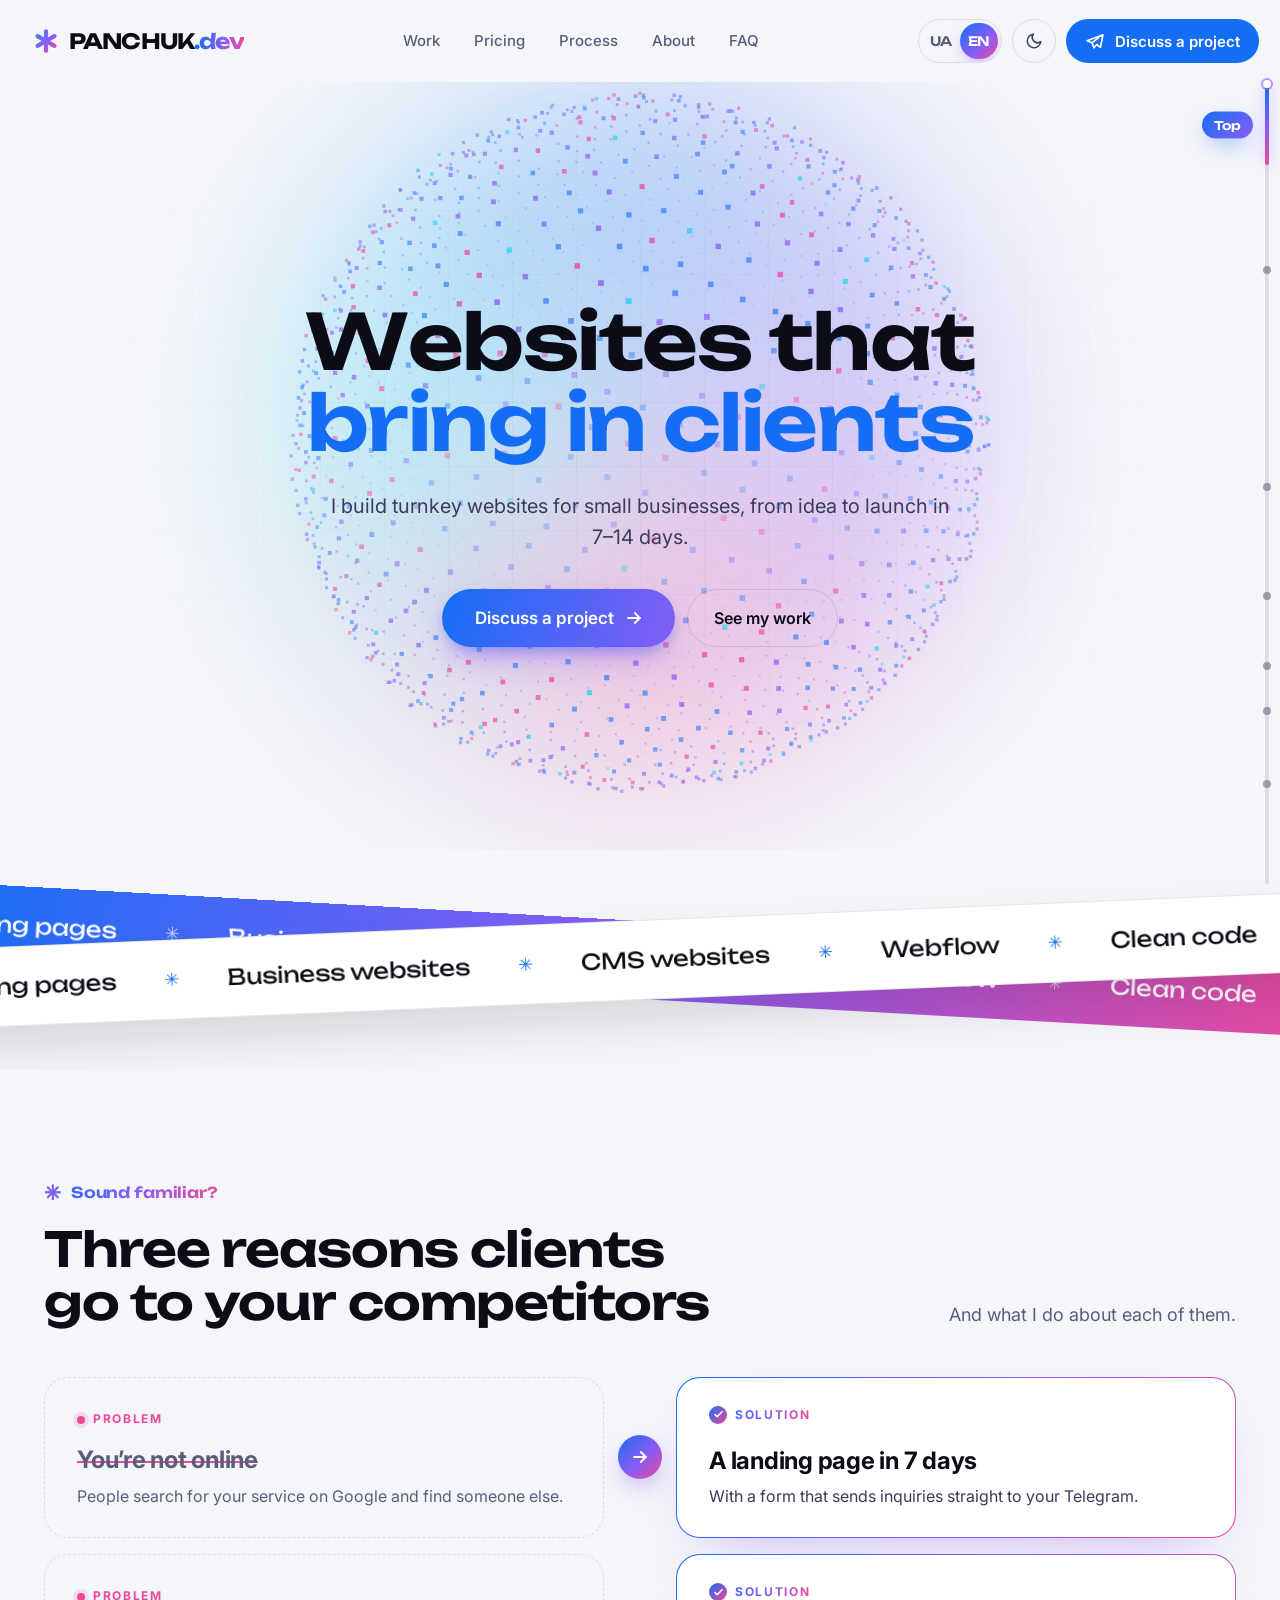
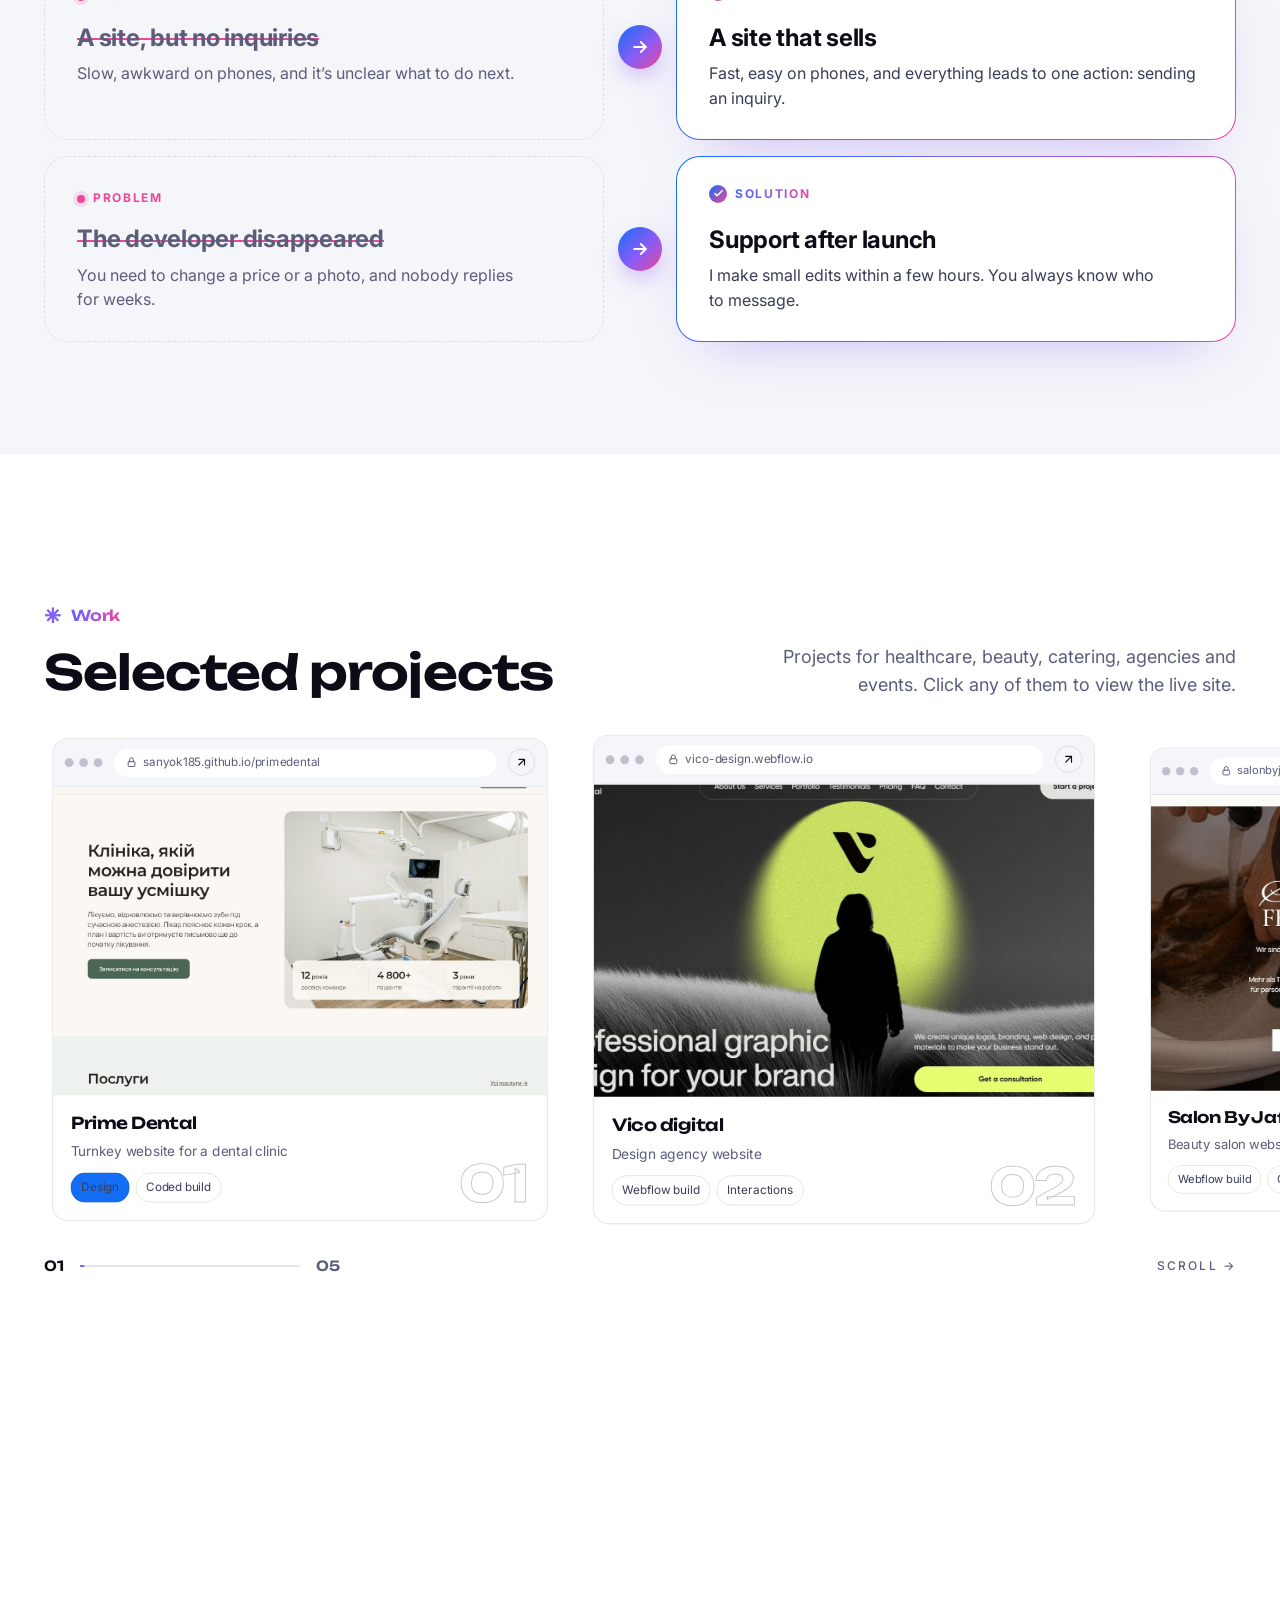
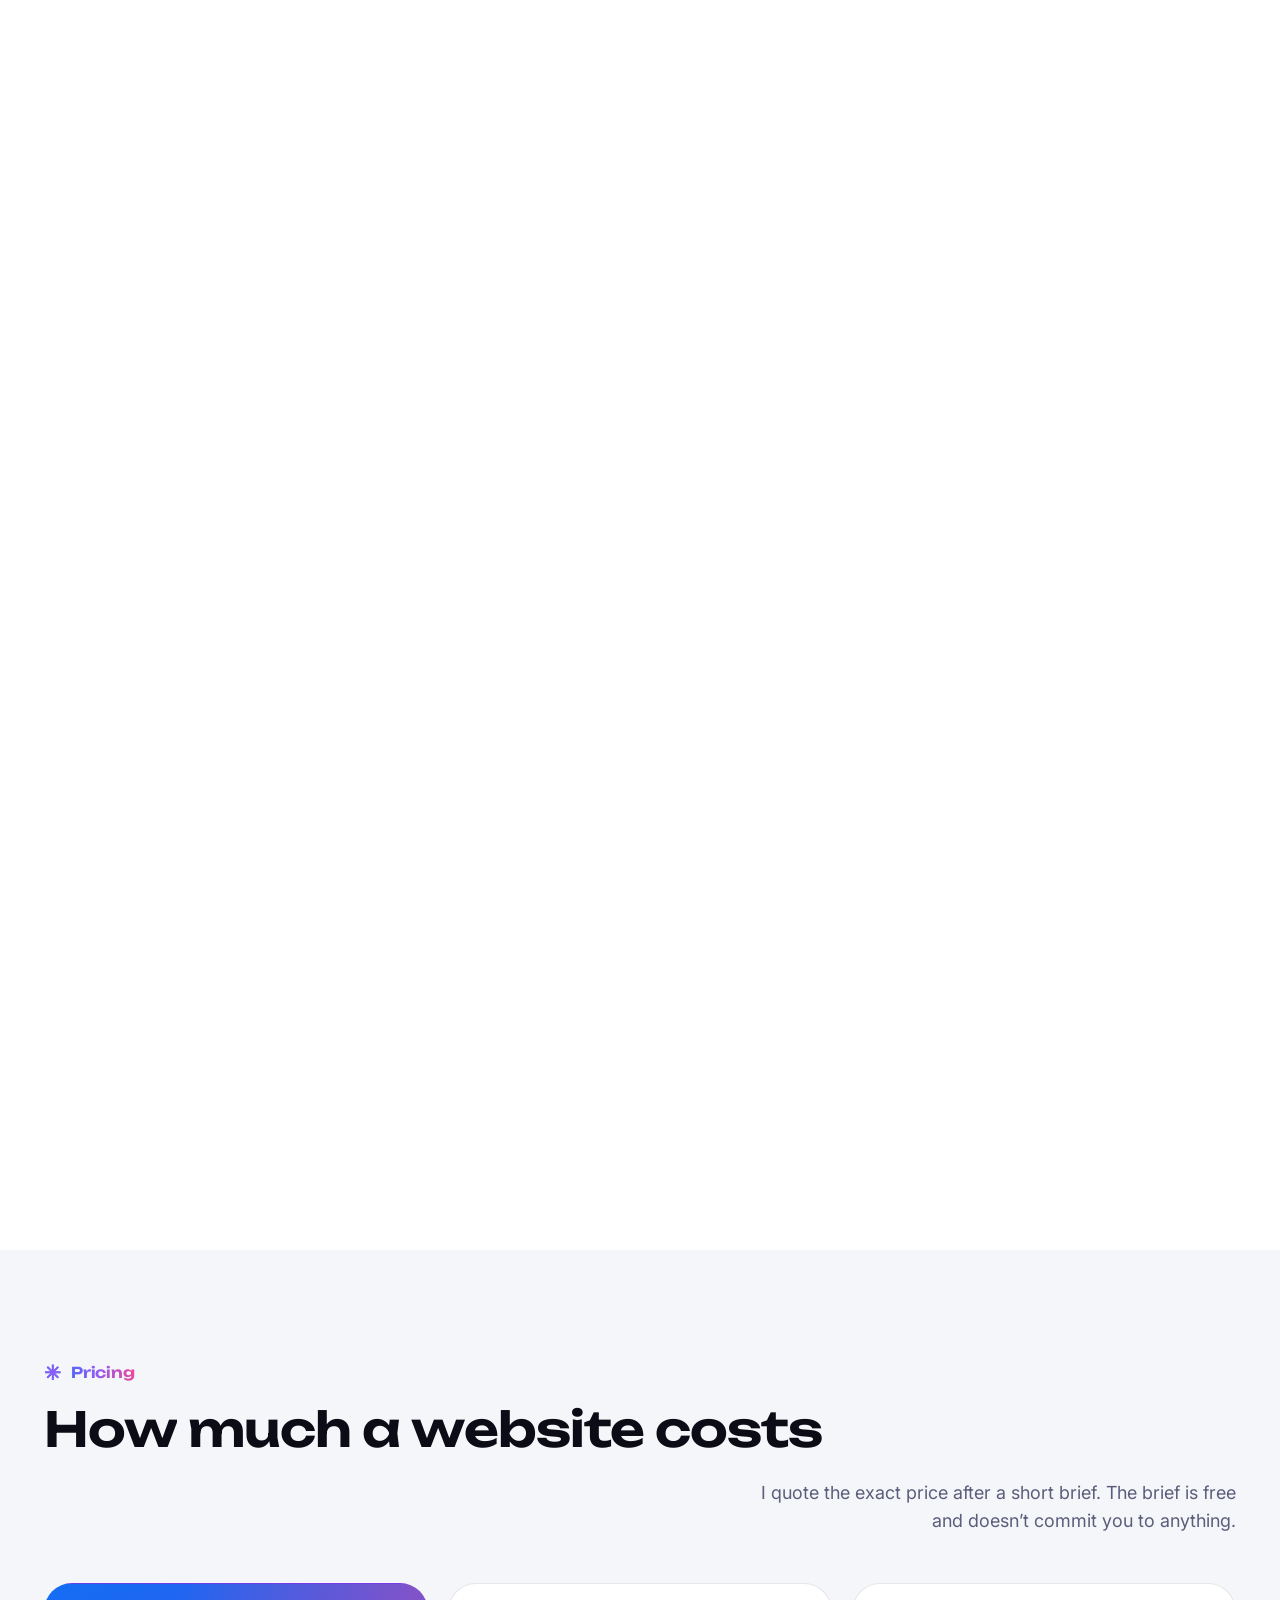
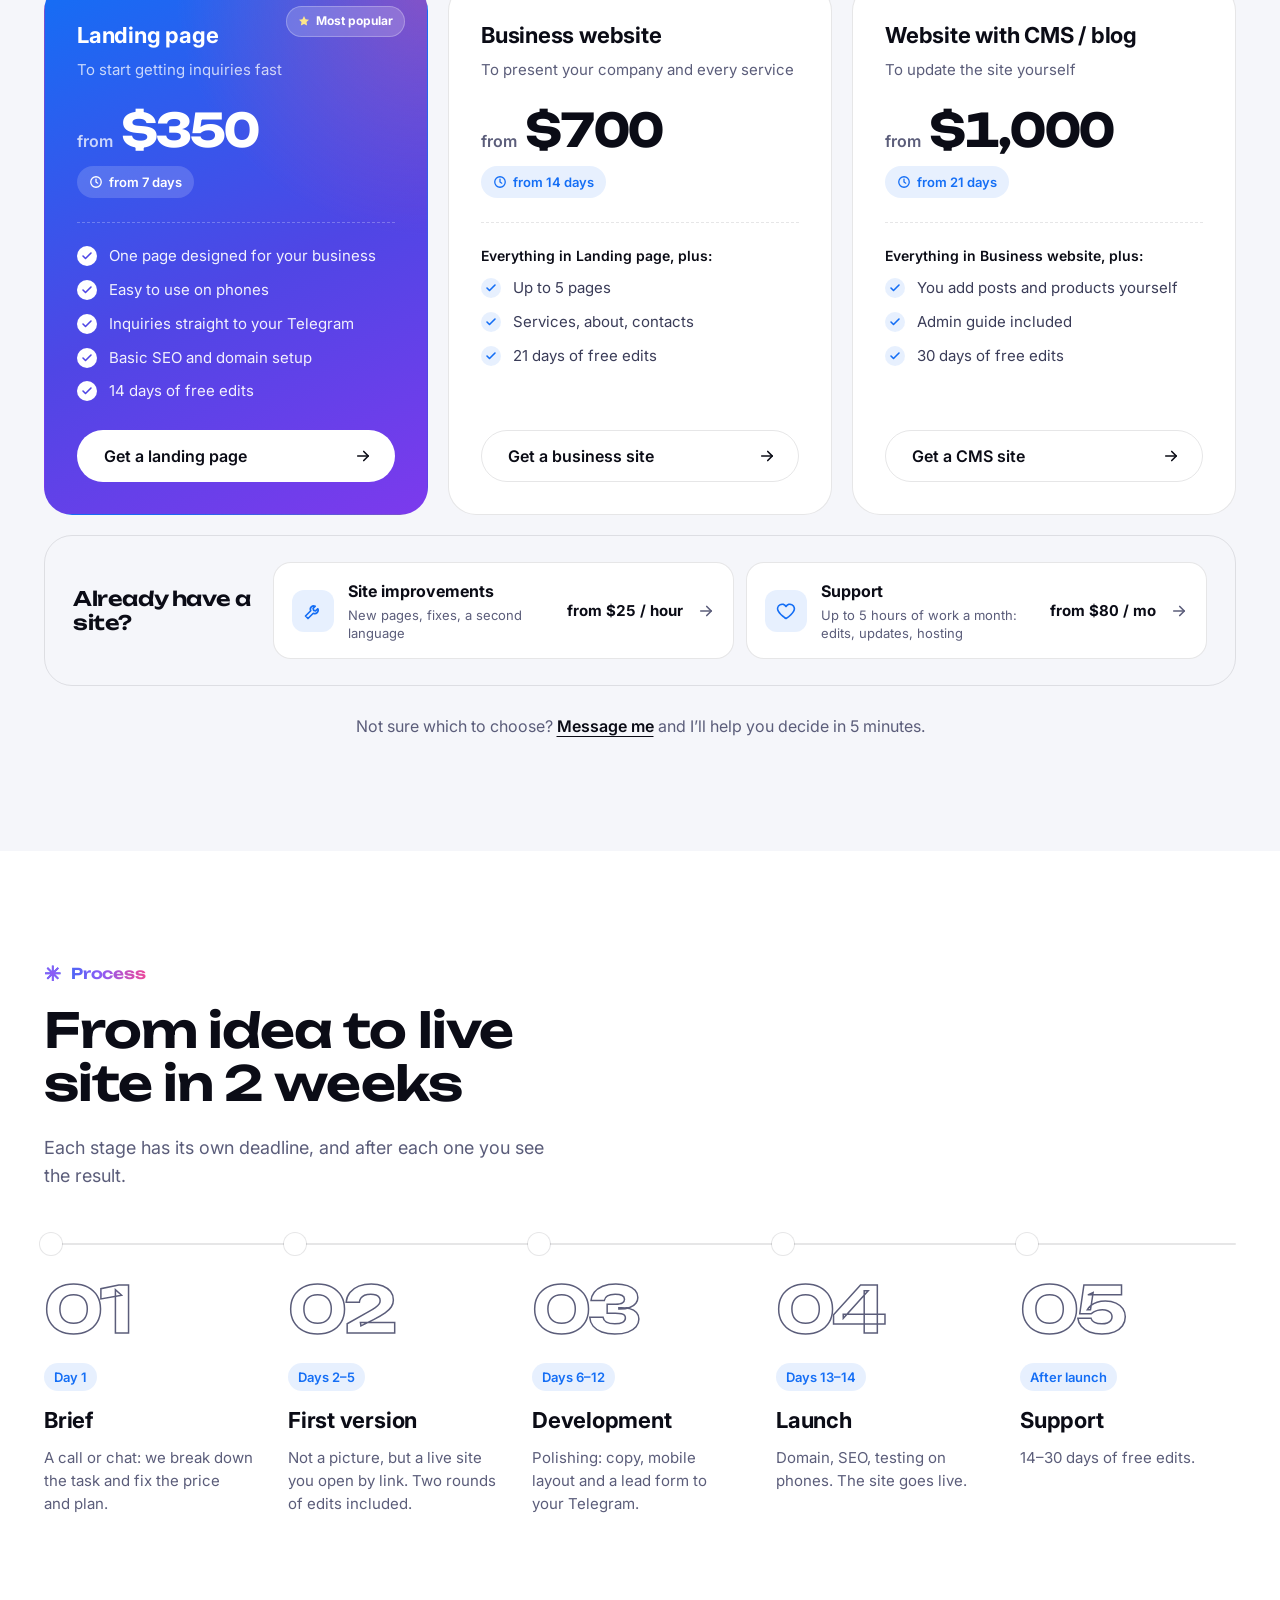
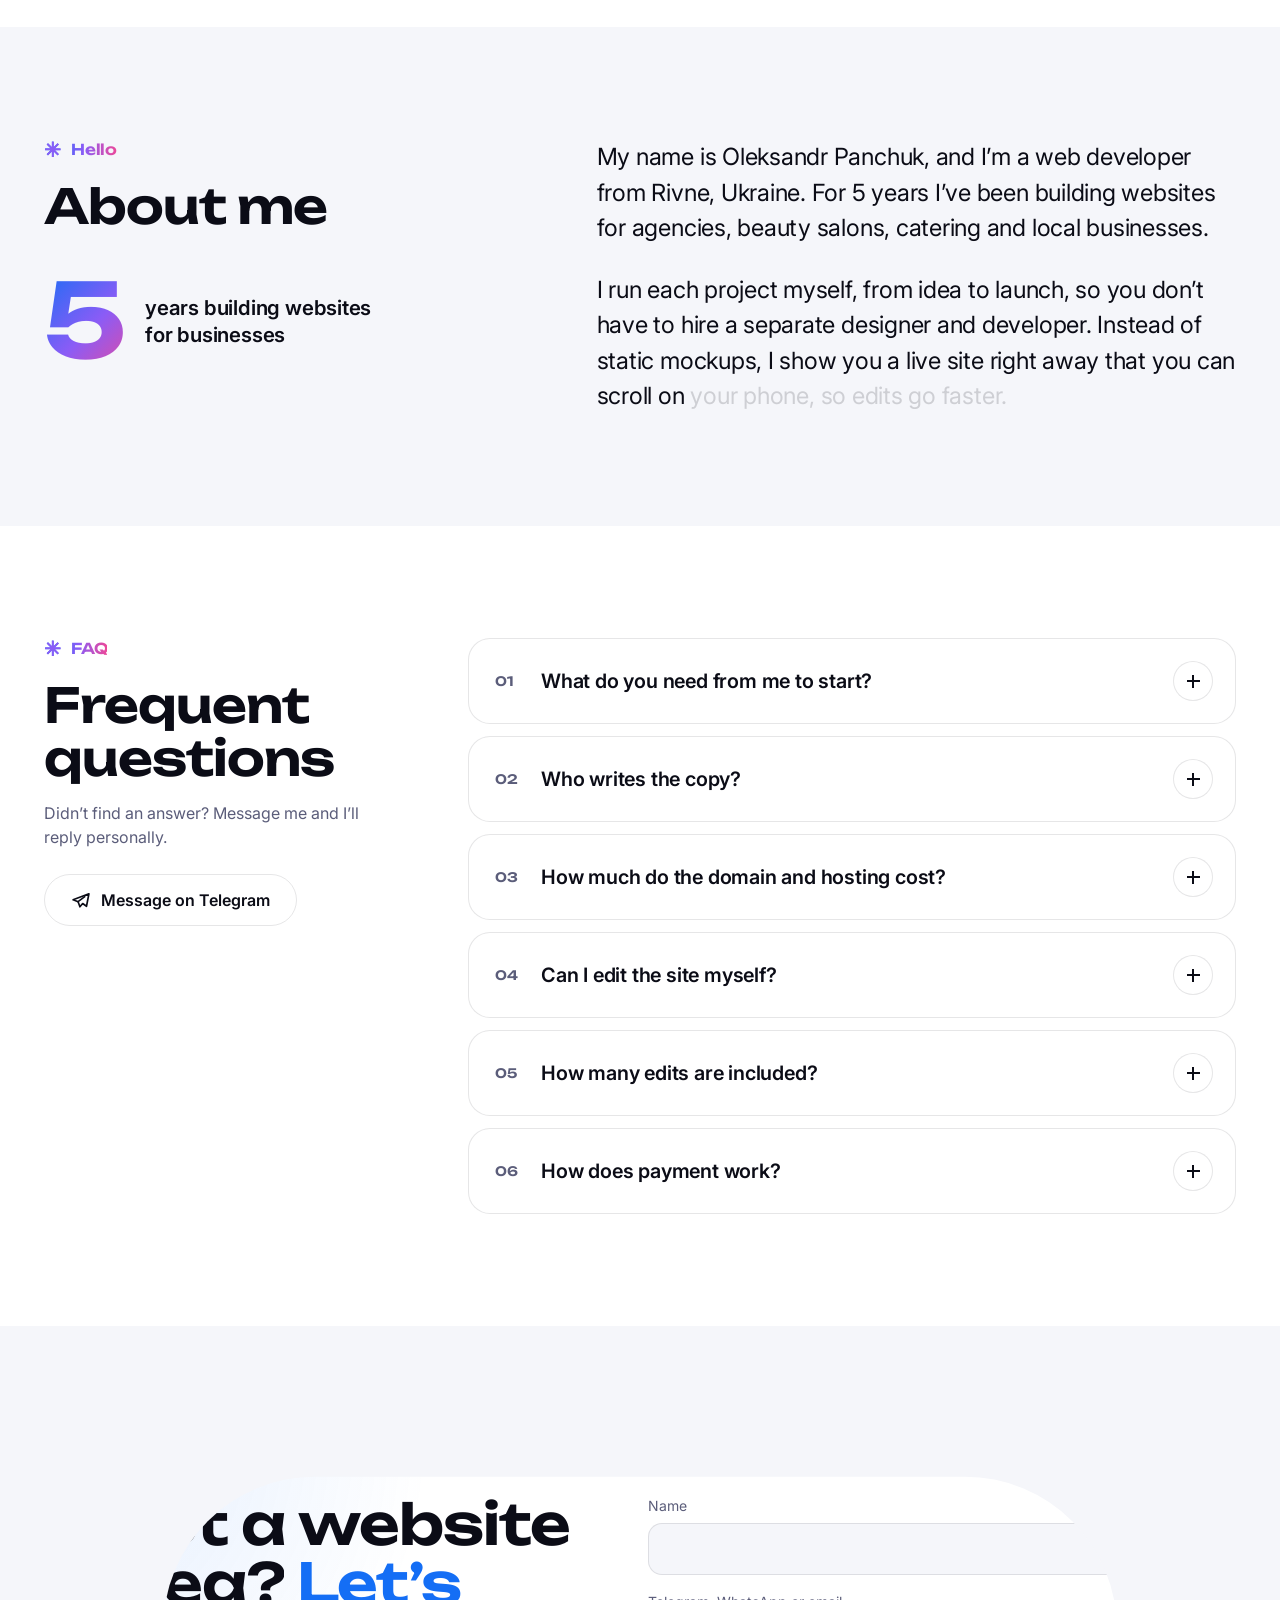
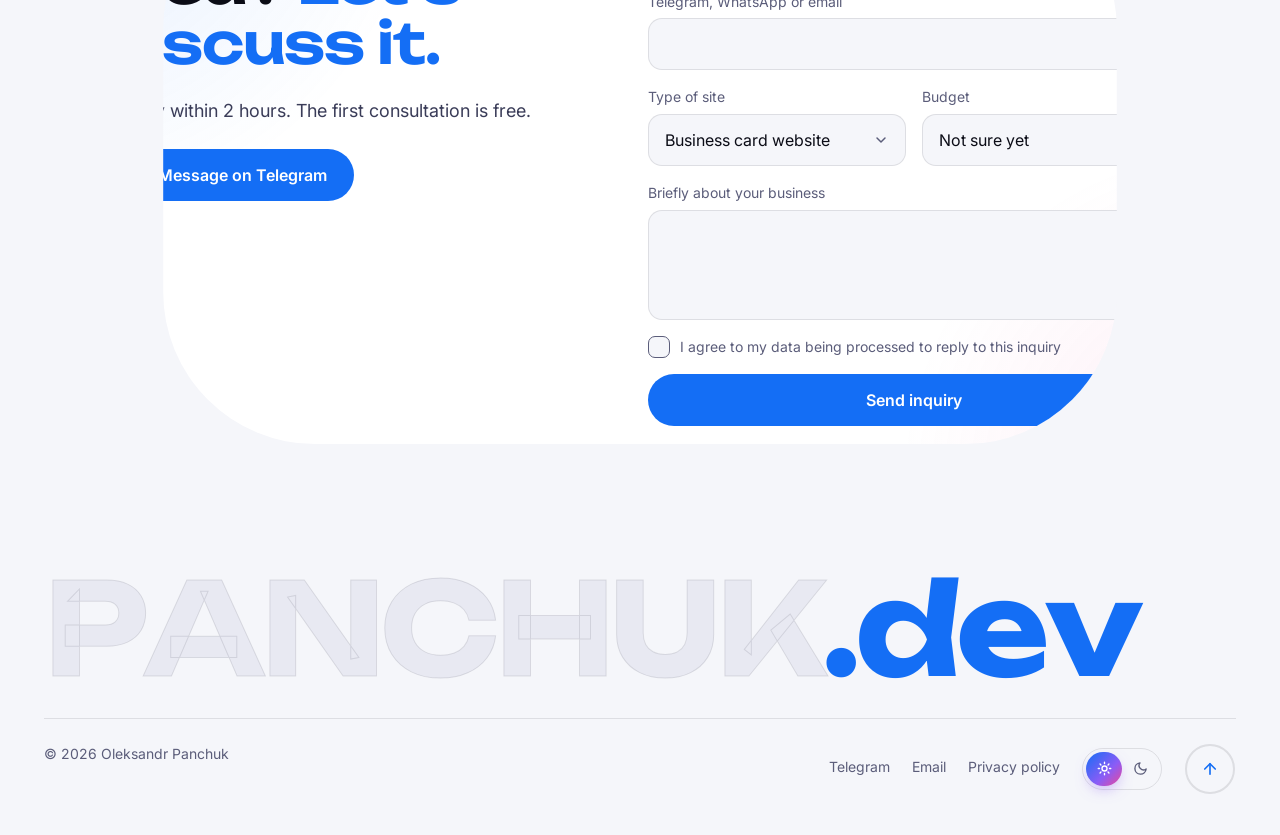
==== commit f4e70b2c: "Lead popup: remove label above title Co-Authored-By: Claude Opus 5.5 <noreply@anthropic.com> Claude-" ====
--- a/en/index.html
+++ b/en/index.html
@@ -45,9 +45,9 @@
       href="https://fonts.googleapis.com/css2?family=Inter:wght@400;500;600;700&family=Unbounded:wght@500;600;700&display=swap"
       rel="stylesheet"
     />
-    <link rel="stylesheet" href="../css/style.css?v=202611261440" />
-    <link rel="stylesheet" href="../css/fx.css?v=202611261440" />
-    <link rel="stylesheet" href="../css/fx-pro.css?v=202611261440" />
+    <link rel="stylesheet" href="../css/style.css?v=202611261441" />
+    <link rel="stylesheet" href="../css/fx.css?v=202611261441" />
+    <link rel="stylesheet" href="../css/fx-pro.css?v=202611261441" />
   </head>
   <body>
     <div class="pl" aria-hidden="true">
@@ -936,7 +936,6 @@
           <button class="lead-close" type="button" aria-label="Close" data-lead-close>
             <svg width="18" height="18" viewBox="0 0 24 24" fill="none" stroke="currentColor" stroke-width="2.2" stroke-linecap="round" aria-hidden="true"><path d="M6 6l12 12M18 6 6 18"></path></svg>
           </button>
-          <div class="tag">Inquiry</div>
           <h2 class="lead-title display" id="lead-title">Let’s discuss your project</h2>
           <p class="lead-sub">I’ll reply within 2 hours. The first consultation is free.</p>
           <div data-lead-slot></div>
@@ -965,9 +964,9 @@
         </svg>
       </a>
     </div>
-    <script src="../js/main.js?v=202611261440" defer></script>
-    <script src="../js/fx.js?v=202611261440" defer></script>
-    <script src="../js/vendor/lenis.min.js?v=202611261440" defer></script>
-    <script src="../js/fx-pro.js?v=202611261440" defer></script>
+    <script src="../js/main.js?v=202611261441" defer></script>
+    <script src="../js/fx.js?v=202611261441" defer></script>
+    <script src="../js/vendor/lenis.min.js?v=202611261441" defer></script>
+    <script src="../js/fx-pro.js?v=202611261441" defer></script>
   </body>
 </html>
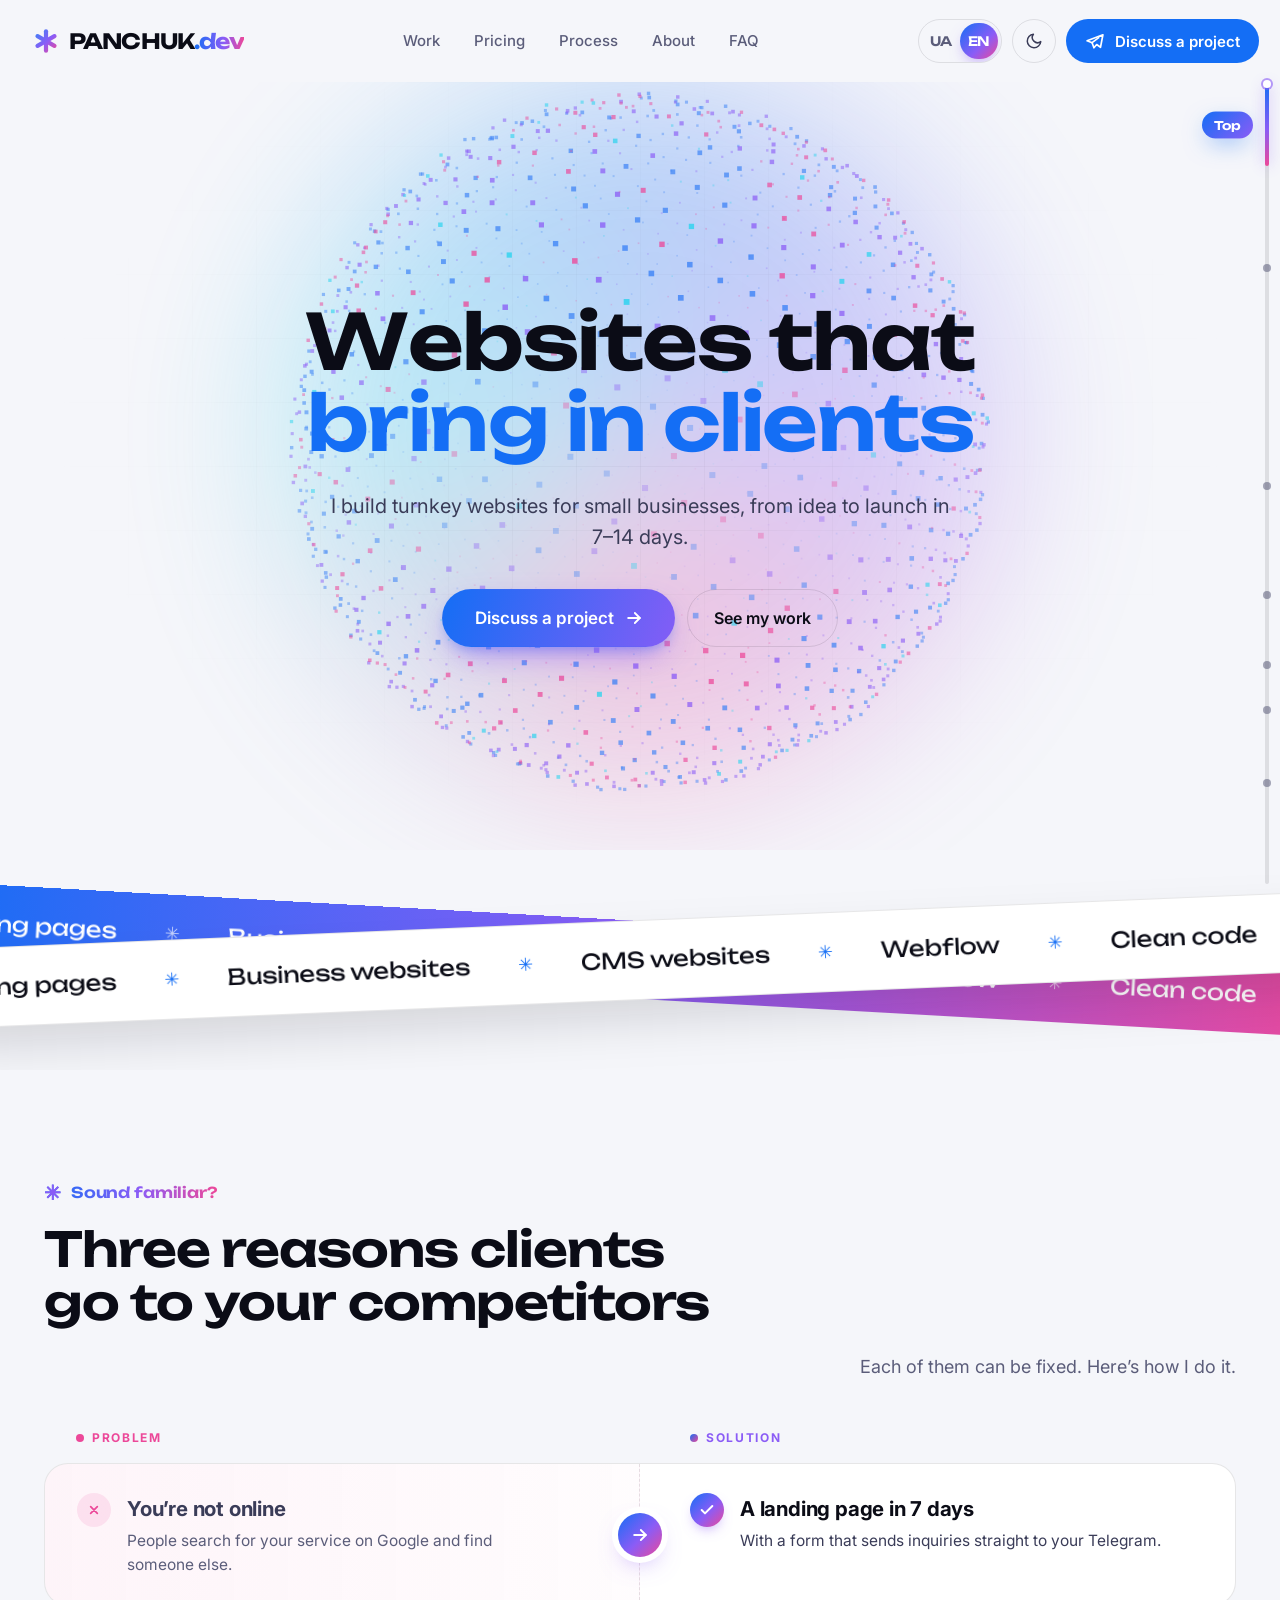
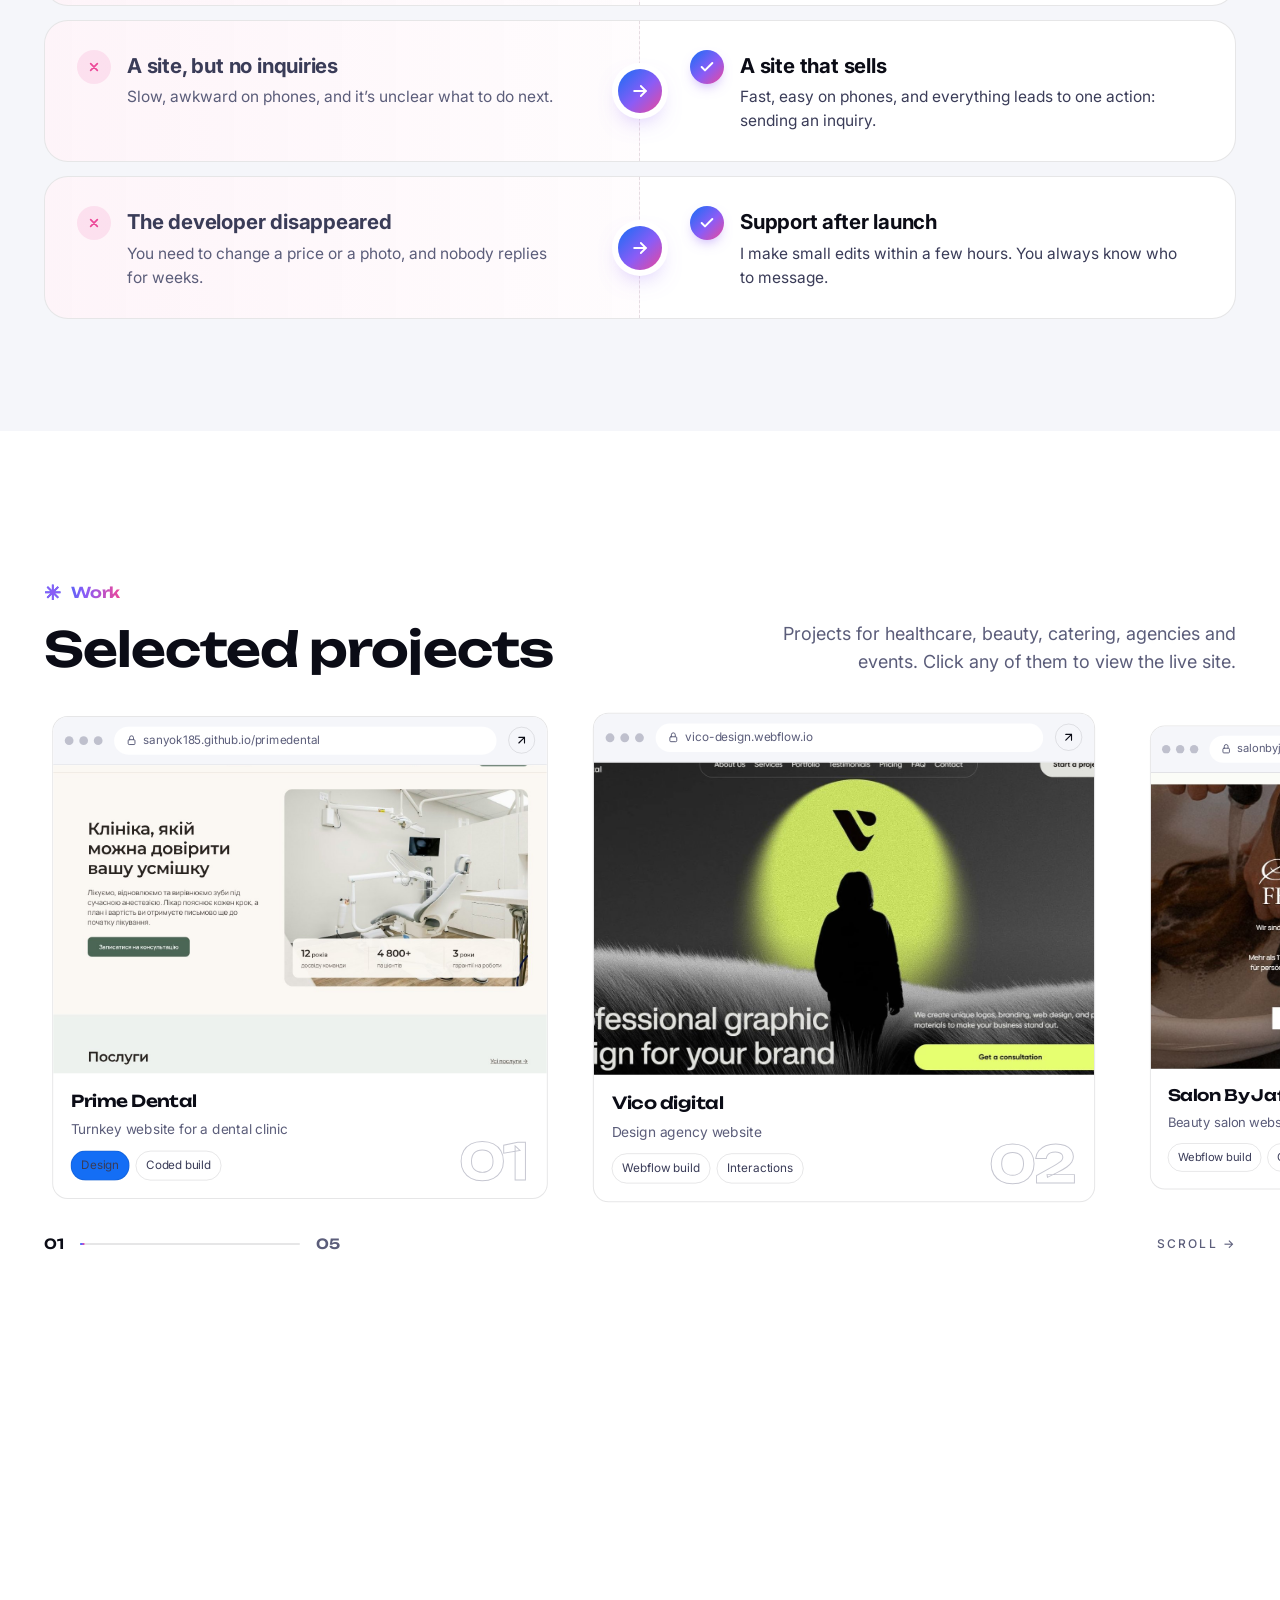
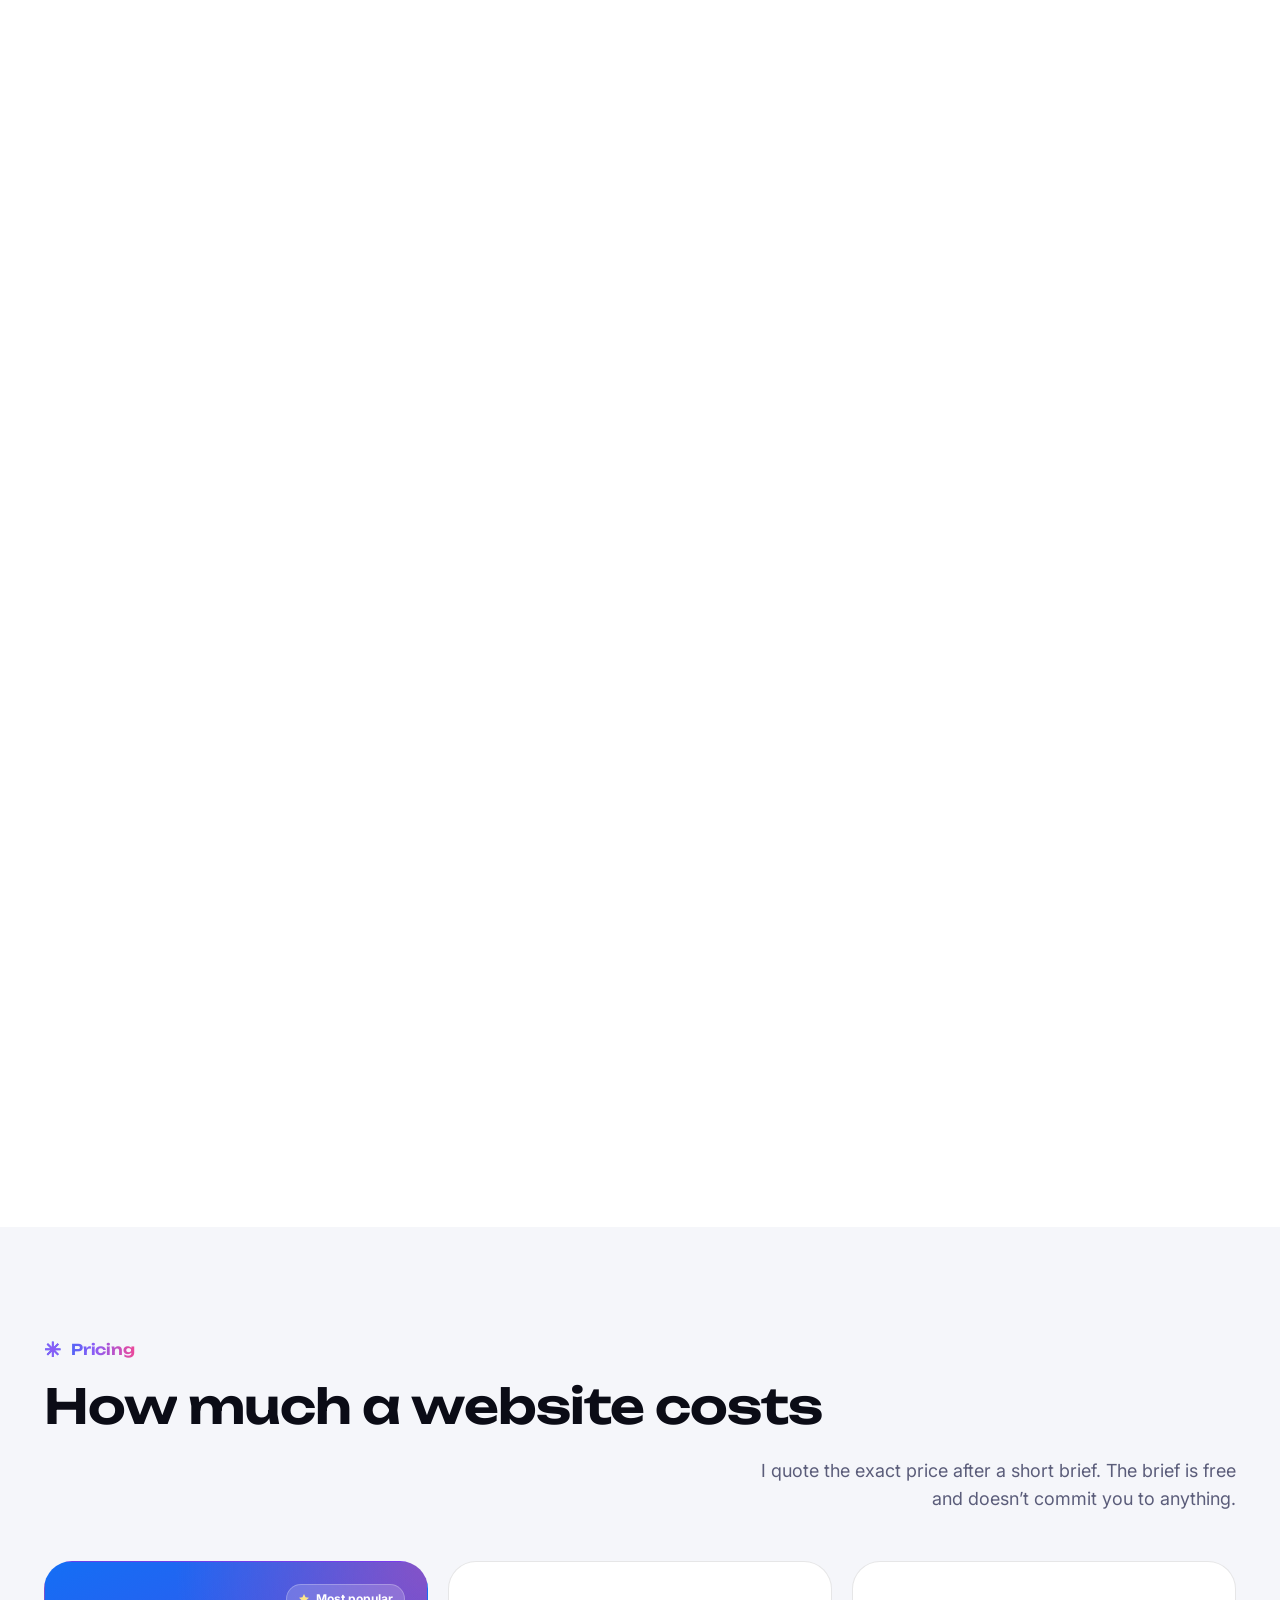
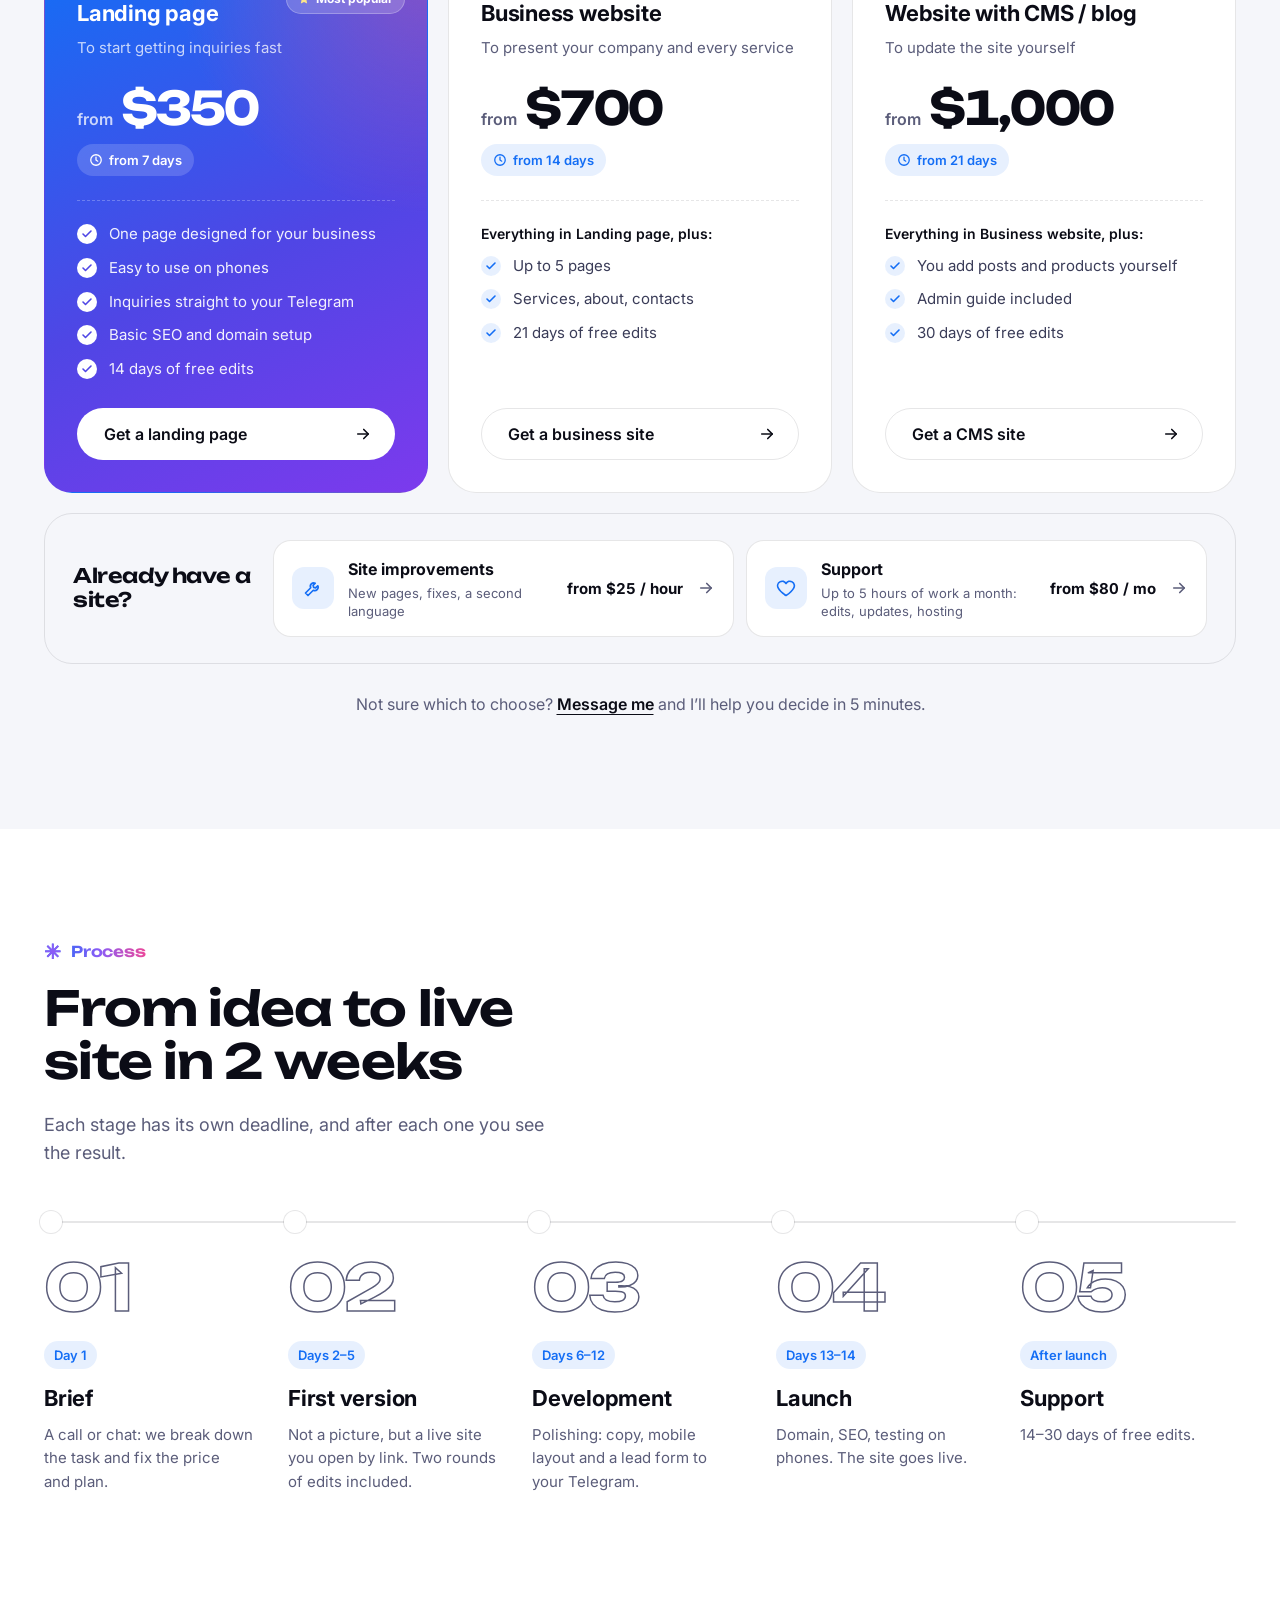
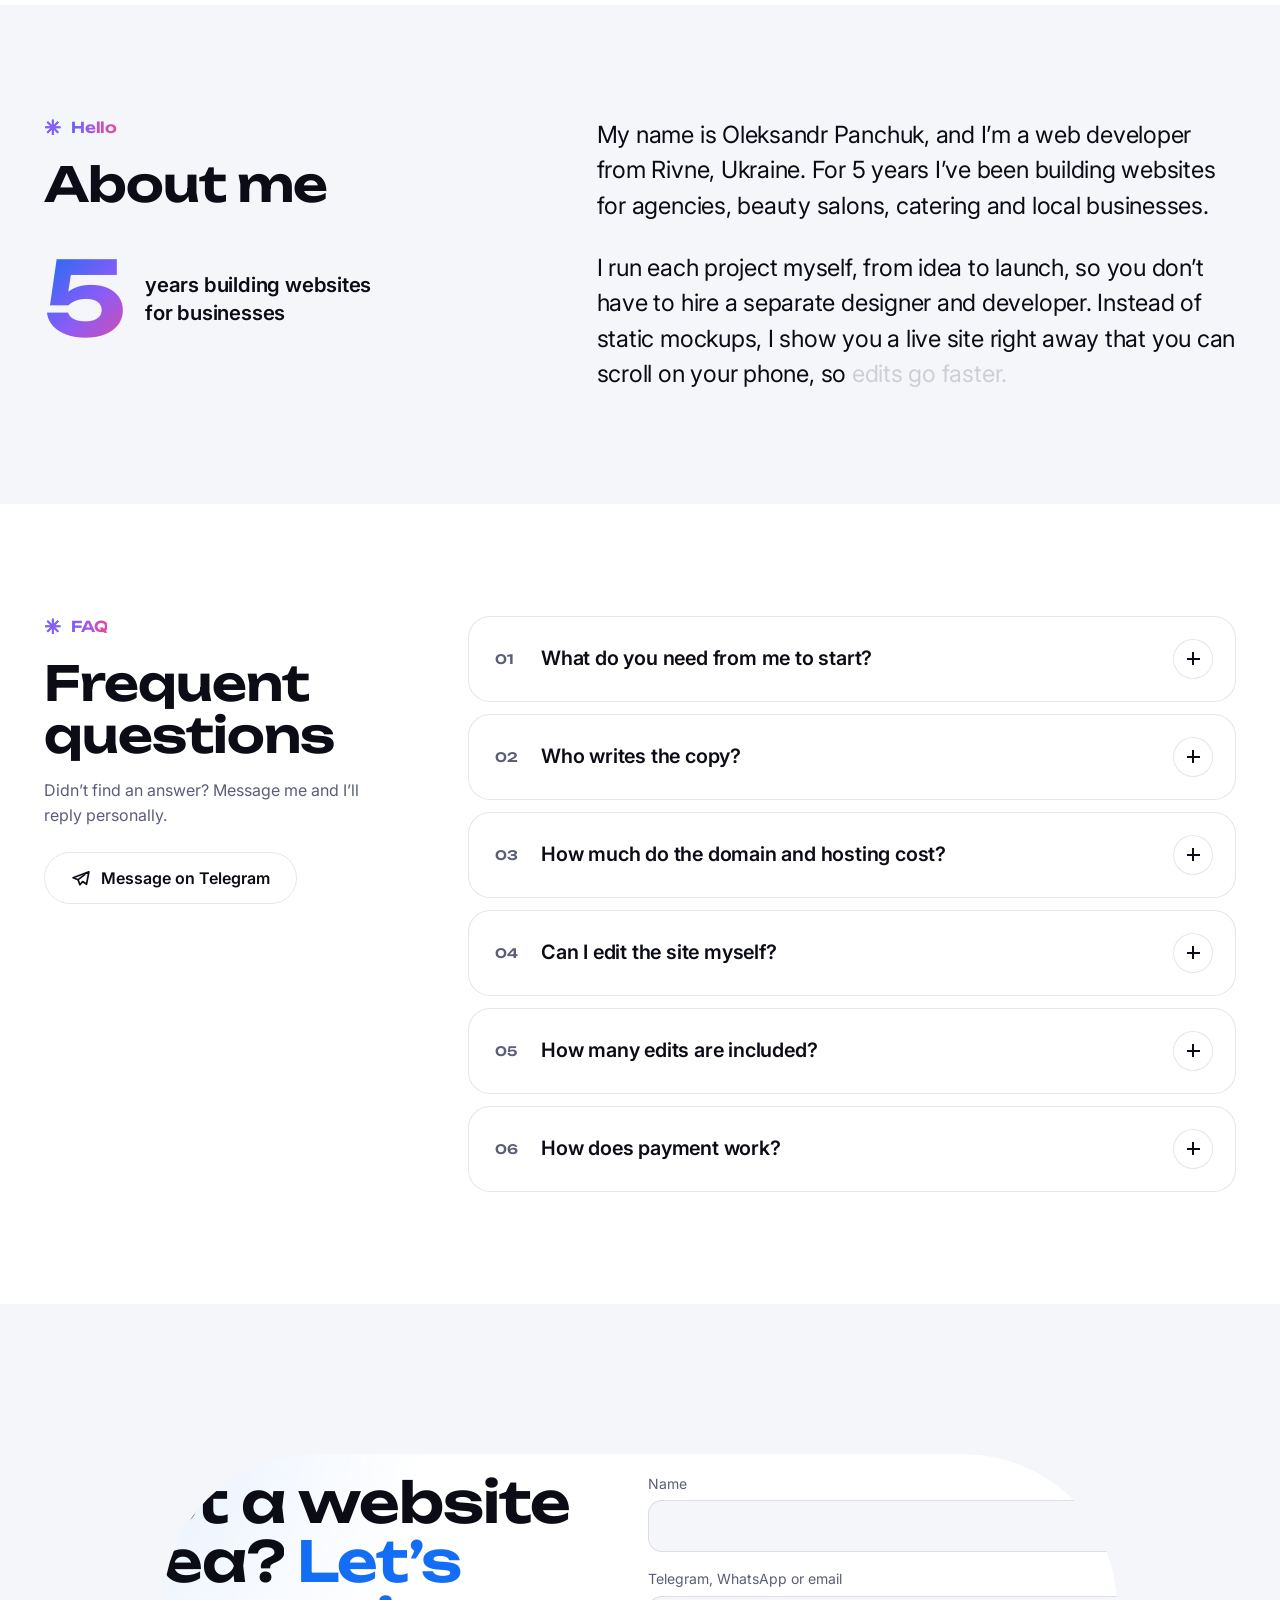
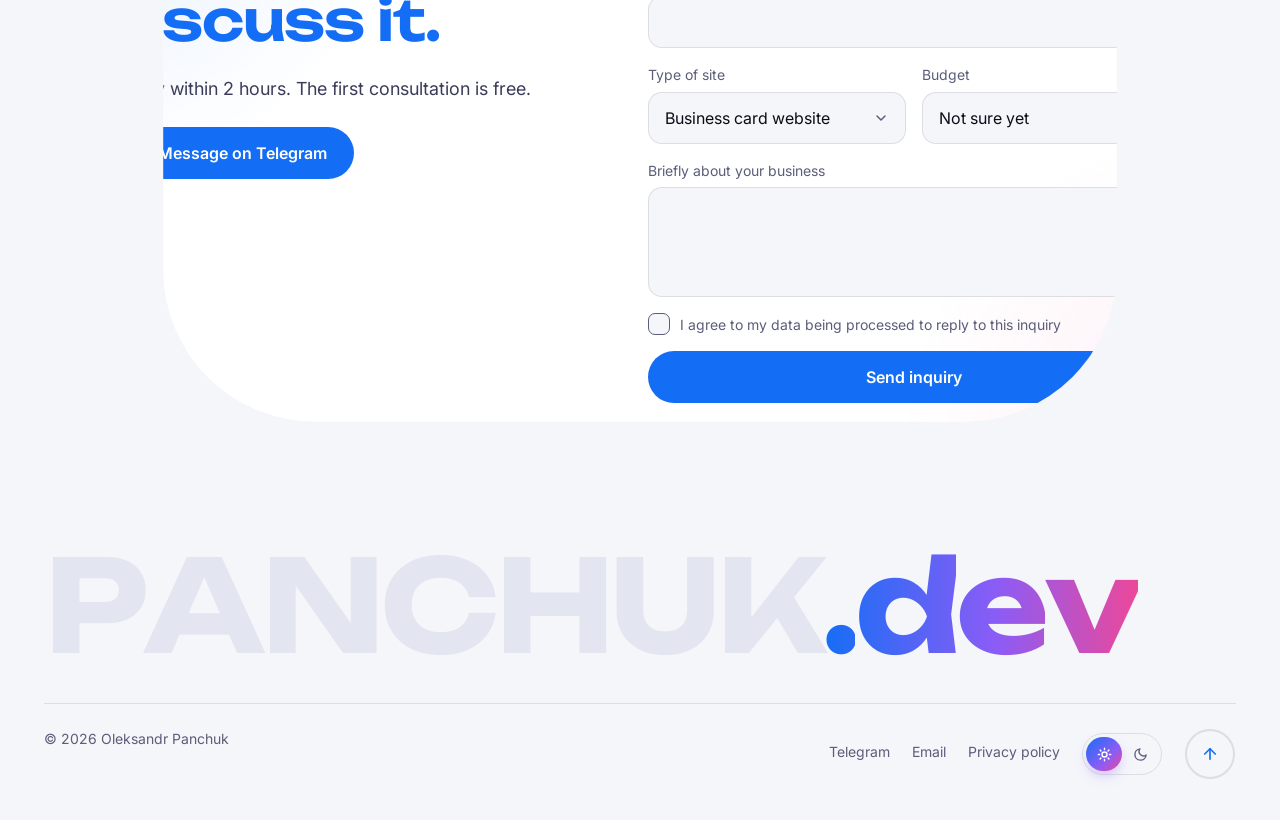
==== commit 46ecfb24: "Pain points as split cards with column labels; footer wordmark: solid letters, gradient .dev Co-Auth" ====
--- a/en/index.html
+++ b/en/index.html
@@ -45,9 +45,9 @@
       href="https://fonts.googleapis.com/css2?family=Inter:wght@400;500;600;700&family=Unbounded:wght@500;600;700&display=swap"
       rel="stylesheet"
     />
-    <link rel="stylesheet" href="../css/style.css?v=202611261441" />
-    <link rel="stylesheet" href="../css/fx.css?v=202611261441" />
-    <link rel="stylesheet" href="../css/fx-pro.css?v=202611261441" />
+    <link rel="stylesheet" href="../css/style.css?v=202611261443" />
+    <link rel="stylesheet" href="../css/fx.css?v=202611261443" />
+    <link rel="stylesheet" href="../css/fx-pro.css?v=202611261443" />
   </head>
   <body>
     <div class="pl" aria-hidden="true">
@@ -258,46 +258,41 @@
                 <div class="tag">Sound familiar?</div>
                 <h2 class="display h2">Three reasons clients go to your competitors</h2>
               </div>
-              <p class="sub">And what I do about each of them.</p>
+              <p class="sub">Each of them can be fixed. Here’s how I do it.</p>
             </div>
             <div class="ps">
+              <div class="ps-cols" aria-hidden="true"><span class="ps-col-p">Problem</span><span class="ps-col-s">Solution</span></div>
               <div class="ps-row">
                 <div class="ps-problem">
-                  <span class="ps-k">Problem</span>
-                  <h3 class="ps-t"><span>You’re not online</span></h3>
-                  <p>People search for your service on Google and find someone else.</p>
+                  <span class="ps-ic ps-ic-x"><svg width="16" height="16" viewBox="0 0 24 24" fill="none" stroke="currentColor" stroke-width="2.6" stroke-linecap="round" aria-hidden="true"><path d="M7 7l10 10M17 7 7 17"></path></svg></span>
+                  <div><h3 class="ps-t">You’re not online</h3><p>People search for your service on Google and find someone else.</p></div>
                 </div>
                 <div class="ps-arrow" aria-hidden="true"><span><svg width="20" height="20" viewBox="0 0 24 24" fill="none" stroke="currentColor" stroke-width="2.2" stroke-linecap="round" stroke-linejoin="round" aria-hidden="true"><path d="M5 12h14"></path><path d="m13 6 6 6-6 6"></path></svg></span></div>
                 <div class="ps-solution">
-                  <span class="ps-k">Solution</span>
-                  <h3 class="ps-t">A landing page in 7 days</h3>
-                  <p>With a form that sends inquiries straight to your Telegram.</p>
+                  <span class="ps-ic ps-ic-ok"><svg width="16" height="16" viewBox="0 0 24 24" fill="none" stroke="currentColor" stroke-width="3" stroke-linecap="round" stroke-linejoin="round" aria-hidden="true"><path d="M20 6 9 17l-5-5"></path></svg></span>
+                  <div><h3 class="ps-t">A landing page in 7 days</h3><p>With a form that sends inquiries straight to your Telegram.</p></div>
                 </div>
               </div>
               <div class="ps-row">
                 <div class="ps-problem">
-                  <span class="ps-k">Problem</span>
-                  <h3 class="ps-t"><span>A site, but no inquiries</span></h3>
-                  <p>Slow, awkward on phones, and it’s unclear what to do next.</p>
+                  <span class="ps-ic ps-ic-x"><svg width="16" height="16" viewBox="0 0 24 24" fill="none" stroke="currentColor" stroke-width="2.6" stroke-linecap="round" aria-hidden="true"><path d="M7 7l10 10M17 7 7 17"></path></svg></span>
+                  <div><h3 class="ps-t">A site, but no inquiries</h3><p>Slow, awkward on phones, and it’s unclear what to do next.</p></div>
                 </div>
                 <div class="ps-arrow" aria-hidden="true"><span><svg width="20" height="20" viewBox="0 0 24 24" fill="none" stroke="currentColor" stroke-width="2.2" stroke-linecap="round" stroke-linejoin="round" aria-hidden="true"><path d="M5 12h14"></path><path d="m13 6 6 6-6 6"></path></svg></span></div>
                 <div class="ps-solution">
-                  <span class="ps-k">Solution</span>
-                  <h3 class="ps-t">A site that sells</h3>
-                  <p>Fast, easy on phones, and everything leads to one action: sending an inquiry.</p>
+                  <span class="ps-ic ps-ic-ok"><svg width="16" height="16" viewBox="0 0 24 24" fill="none" stroke="currentColor" stroke-width="3" stroke-linecap="round" stroke-linejoin="round" aria-hidden="true"><path d="M20 6 9 17l-5-5"></path></svg></span>
+                  <div><h3 class="ps-t">A site that sells</h3><p>Fast, easy on phones, and everything leads to one action: sending an inquiry.</p></div>
                 </div>
               </div>
               <div class="ps-row">
                 <div class="ps-problem">
-                  <span class="ps-k">Problem</span>
-                  <h3 class="ps-t"><span>The developer disappeared</span></h3>
-                  <p>You need to change a price or a photo, and nobody replies for weeks.</p>
+                  <span class="ps-ic ps-ic-x"><svg width="16" height="16" viewBox="0 0 24 24" fill="none" stroke="currentColor" stroke-width="2.6" stroke-linecap="round" aria-hidden="true"><path d="M7 7l10 10M17 7 7 17"></path></svg></span>
+                  <div><h3 class="ps-t">The developer disappeared</h3><p>You need to change a price or a photo, and nobody replies for weeks.</p></div>
                 </div>
                 <div class="ps-arrow" aria-hidden="true"><span><svg width="20" height="20" viewBox="0 0 24 24" fill="none" stroke="currentColor" stroke-width="2.2" stroke-linecap="round" stroke-linejoin="round" aria-hidden="true"><path d="M5 12h14"></path><path d="m13 6 6 6-6 6"></path></svg></span></div>
                 <div class="ps-solution">
-                  <span class="ps-k">Solution</span>
-                  <h3 class="ps-t">Support after launch</h3>
-                  <p>I make small edits within a few hours. You always know who to message.</p>
+                  <span class="ps-ic ps-ic-ok"><svg width="16" height="16" viewBox="0 0 24 24" fill="none" stroke="currentColor" stroke-width="3" stroke-linecap="round" stroke-linejoin="round" aria-hidden="true"><path d="M20 6 9 17l-5-5"></path></svg></span>
+                  <div><h3 class="ps-t">Support after launch</h3><p>I make small edits within a few hours. You always know who to message.</p></div>
                 </div>
               </div>
             </div>
@@ -964,9 +959,9 @@
         </svg>
       </a>
     </div>
-    <script src="../js/main.js?v=202611261441" defer></script>
-    <script src="../js/fx.js?v=202611261441" defer></script>
-    <script src="../js/vendor/lenis.min.js?v=202611261441" defer></script>
-    <script src="../js/fx-pro.js?v=202611261441" defer></script>
+    <script src="../js/main.js?v=202611261443" defer></script>
+    <script src="../js/fx.js?v=202611261443" defer></script>
+    <script src="../js/vendor/lenis.min.js?v=202611261443" defer></script>
+    <script src="../js/fx-pro.js?v=202611261443" defer></script>
   </body>
 </html>
--- a/css/style.css
+++ b/css/style.css
@@ -86,35 +86,42 @@
 .sub { color: var(--muted); font-size: 18px; max-width: 30em; margin: 0; }
 
 /* Pains */
-/* «Знайомо?»: проблема → рішення */
-.ps { display: flex; flex-direction: column; gap: 16px; }
-.ps-row { display: grid; grid-template-columns: minmax(0, 1fr) 72px minmax(0, 1fr); align-items: stretch; }
-.ps-problem, .ps-solution { padding: 28px 32px; border-radius: 24px; }
-.ps-problem { border: 1.5px dashed var(--line); }
-.ps-solution { border: 1.5px solid transparent; background: linear-gradient(var(--card), var(--card)) padding-box, linear-gradient(120deg, #146ef5, #8b5cf6 55%, #ec4899) border-box; box-shadow: 0 24px 60px -32px rgba(139, 92, 246, .5); }
-.ps-k { display: inline-flex; align-items: center; gap: 8px; font-size: 12px; font-weight: 700; text-transform: uppercase; letter-spacing: .14em; }
-.ps-problem .ps-k { color: #ec4899; }
-.ps-problem .ps-k::before { content: ""; width: 8px; height: 8px; border-radius: 50%; background: #ec4899; box-shadow: 0 0 0 4px rgba(236, 72, 153, .15); }
-.ps-solution .ps-k { background: linear-gradient(90deg, #146ef5, #8b5cf6 60%, #ec4899); -webkit-background-clip: text; background-clip: text; color: transparent; }
-.ps-solution .ps-k::before { content: ""; width: 18px; height: 18px; flex: none; border-radius: 50%; background: url("data:image/svg+xml,%3Csvg xmlns='http://www.w3.org/2000/svg' viewBox='0 0 24 24' fill='none' stroke='white' stroke-width='3.4' stroke-linecap='round' stroke-linejoin='round'%3E%3Cpath d='M20 6 9 17l-5-5'/%3E%3C/svg%3E") center / 11px no-repeat, linear-gradient(135deg, #146ef5, #ec4899); }
-.ps-t { margin: 14px 0 8px; font-size: clamp(20px, 1.9vw, 24px); font-weight: 700; letter-spacing: -0.01em; line-height: 1.3; color: var(--strong); }
-.ps-problem p, .ps-solution p { margin: 0; font-size: 16px; line-height: 1.55; }
+/* «Знайомо?»: проблема → рішення, кожна пара — одна картка навпіл */
+.ps { display: flex; flex-direction: column; gap: 14px; }
+.ps-cols { display: grid; grid-template-columns: 1fr 1fr; padding: 0 32px; margin-bottom: 2px; font-size: 12px; font-weight: 700; text-transform: uppercase; letter-spacing: .14em; }
+.ps-cols span { display: inline-flex; align-items: center; gap: 8px; }
+.ps-cols span::before { content: ""; width: 8px; height: 8px; border-radius: 50%; }
+.ps-col-p { color: #ec4899; }
+.ps-col-p::before { background: #ec4899; }
+.ps-col-s { padding-left: 50px; color: #8b5cf6; }
+.ps-col-s::before { background: linear-gradient(135deg, #146ef5, #ec4899); }
+.ps-row { position: relative; display: grid; grid-template-columns: 1fr 1fr; border-radius: 24px; border: 1px solid var(--line); background: var(--card); overflow: hidden; transition: border-color .35s, box-shadow .45s; }
+.ps-row:hover { border-color: rgba(139, 92, 246, .45); box-shadow: 0 26px 60px -32px rgba(139, 92, 246, .5); }
+.ps-problem, .ps-solution { display: flex; align-items: flex-start; gap: 16px; padding: 28px 32px; }
+.ps-problem { padding-right: 48px; border-right: 1px dashed var(--line); background: linear-gradient(90deg, rgba(236, 72, 153, .06), rgba(236, 72, 153, .015)); }
+.ps-solution { padding-left: 50px; }
+.ps-ic { flex: none; width: 34px; height: 34px; margin-top: 1px; display: flex; align-items: center; justify-content: center; border-radius: 50%; }
+.ps-ic-x { color: #ec4899; background: rgba(236, 72, 153, .12); }
+.ps-ic-ok { color: #fff; background: linear-gradient(135deg, #146ef5, #8b5cf6 55%, #ec4899); box-shadow: 0 6px 14px -6px rgba(139, 92, 246, .7); }
+.ps-t { margin: 4px 0 6px; font-size: clamp(18px, 1.6vw, 21px); font-weight: 700; letter-spacing: -0.01em; line-height: 1.3; color: var(--strong); }
+.ps-problem .ps-t { color: var(--text); }
+.ps-problem p, .ps-solution p { margin: 0; font-size: 15.5px; line-height: 1.55; }
 .ps-problem p { color: var(--muted); }
 .ps-solution p { color: var(--text); }
-/* Проблему перекреслює рожева лінія */
-.ps-problem .ps-t span { background: linear-gradient(#ec4899, #ec4899) 0 58% / 100% 2px no-repeat; -webkit-box-decoration-break: clone; box-decoration-break: clone; color: var(--muted); transition: background-size .9s cubic-bezier(.65, 0, .35, 1) .2s, color .6s .4s; }
-.ps-arrow { display: flex; align-items: center; justify-content: center; }
-.ps-arrow span { width: 44px; height: 44px; display: flex; align-items: center; justify-content: center; border-radius: 50%; color: #fff; background: linear-gradient(135deg, #146ef5, #8b5cf6 55%, #ec4899); box-shadow: 0 10px 26px -8px rgba(139, 92, 246, .7); transition: transform .7s cubic-bezier(.34, 1.56, .64, 1) .5s, opacity .4s .5s; }
-/* З анімаціями: лінія і стрілка з'являються, коли рядок виїжджає на екран */
-.fx .ps-row:not(.fx-in) .ps-problem .ps-t span { background-size: 0% 2px; color: var(--strong); }
-.fx .ps-row:not(.fx-in) .ps-arrow span { transform: translateX(-16px) scale(.5); opacity: 0; }
-.fx .ps-solution { transition: transform .5s cubic-bezier(.16, 1, .3, 1), box-shadow .5s; }
-.fx .ps-row:hover .ps-solution { transform: translateY(-4px); box-shadow: 0 30px 70px -30px rgba(139, 92, 246, .65); }
+/* Стрілка стоїть рівно на межі двох половин */
+.ps-arrow { position: absolute; left: 50%; top: 50%; z-index: 2; transform: translate(-50%, -50%); }
+.ps-arrow span { width: 44px; height: 44px; display: flex; align-items: center; justify-content: center; border-radius: 50%; color: #fff; background: linear-gradient(135deg, #146ef5, #8b5cf6 55%, #ec4899); box-shadow: 0 0 0 6px var(--card), 0 10px 26px -8px rgba(139, 92, 246, .7); transition: transform .7s cubic-bezier(.34, 1.56, .64, 1) .45s, opacity .4s .45s; }
+.ps-row:hover .ps-arrow span { transform: translateX(3px); transition-delay: 0s; }
+/* З анімаціями: стрілка «виїжджає», коли картка з'являється */
+.fx .ps-row:not(.fx-in) .ps-arrow span { transform: translateX(-14px) scale(.5); opacity: 0; }
 @media screen and (max-width: 767px) {
-  .ps { gap: 28px; }
-  .ps-row { grid-template-columns: minmax(0, 1fr); grid-template-rows: auto 56px auto; }
-  .ps-arrow span { rotate: 90deg; }
-  .ps-problem, .ps-solution { padding: 22px 20px; border-radius: 20px; }
+  .ps { gap: 16px; }
+  .ps-cols { display: none; }
+  .ps-row { grid-template-columns: minmax(0, 1fr); border-radius: 20px; }
+  .ps-problem { padding: 22px 20px 30px; border-right: 0; border-bottom: 1px dashed var(--line); }
+  .ps-solution { padding: 30px 20px 22px; }
+  .ps-arrow { position: relative; left: auto; top: auto; transform: none; height: 0; display: flex; justify-content: center; }
+  .ps-arrow span { position: absolute; top: -22px; rotate: 90deg; }
 }
 
 /* Works: browser windows */
@@ -270,8 +277,9 @@
 
 /* Footer */
 .foot { padding: 0 0 40px; }
-.word { font-family: Unbounded, sans-serif; font-weight: 700; font-size: min(128px, calc((100vw - 48px) / 8.9)); line-height: .9; letter-spacing: -0.04em; color: var(--card); -webkit-text-stroke: 1px var(--line); margin: 24px 0 32px; white-space: nowrap; overflow: hidden; }
-.pf.light .word { color: #e8e9f2; }
+.word { font-family: Unbounded, sans-serif; font-weight: 700; font-size: min(128px, calc((100vw - 48px) / 8.9)); line-height: .9; letter-spacing: -0.04em; color: #e3e5f1; margin: 24px 0 32px; padding-bottom: .06em; white-space: nowrap; overflow: hidden; }
+.pf.dark .word { color: #1b1d39; }
+.word .dot-dev { background: linear-gradient(90deg, #146ef5, #8b5cf6 55%, #ec4899); -webkit-background-clip: text; background-clip: text; color: transparent; }
 .dot-dev { color: var(--accent); -webkit-text-stroke: 0; }
 .foot-in { display: flex; justify-content: space-between; gap: 16px; flex-wrap: wrap; color: var(--muted); font-size: 14px; border-top: 1px solid var(--line); padding-top: 24px; }
 .foot-links { display: flex; align-items: center; gap: 22px; flex-wrap: wrap; }
--- a/css/fx.css
+++ b/css/fx.css
@@ -113,7 +113,8 @@
 .fx .word { overflow: visible; overflow-x: clip; display: flex; }
 .fx .word .fx-l { display: inline-block; transform: translateY(100%); opacity: 0; transition: transform 1.1s cubic-bezier(.16, 1, .3, 1), opacity 1.1s, color .3s, -webkit-text-stroke-color .3s; transition-delay: calc(var(--i) * 45ms); }
 .fx .word.fx-in .fx-l { transform: none; opacity: 1; }
-.fx .word .fx-l.fx-jump { animation: fx-jump .7s cubic-bezier(.34, 1.56, .64, 1); color: var(--accent); -webkit-text-stroke-color: var(--accent); }
+.fx .word .fx-l.fx-jump { animation: fx-jump .7s cubic-bezier(.34, 1.56, .64, 1); color: #8b5cf6; }
+.fx .word .fx-l.dot-dev.fx-jump { color: transparent; }
 @keyframes fx-jump { 0% { transform: none; } 35% { transform: translateY(-22%) scale(1.06, .94); } 70% { transform: translateY(4%) scale(.97, 1.03); } 100% { transform: none; } }
 
 /* FAQ: плавне відкриття і обертання плюса */
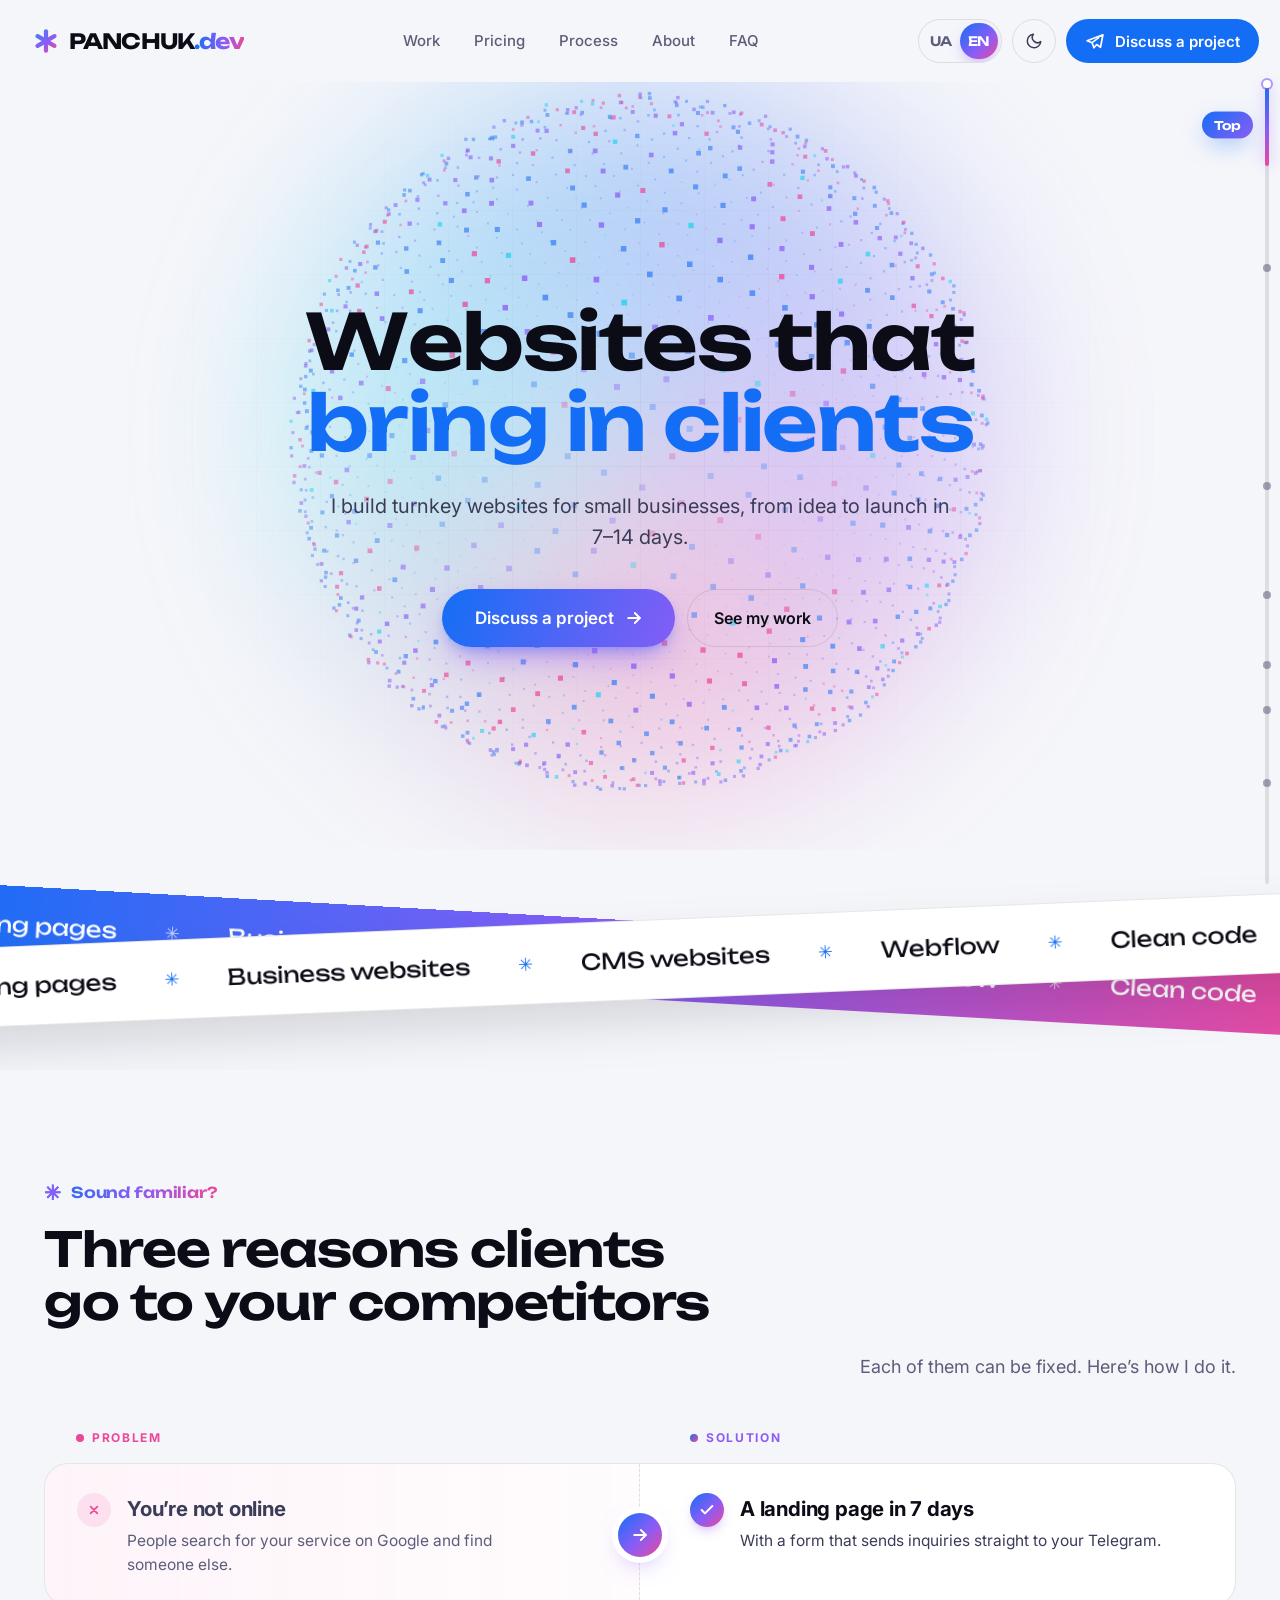
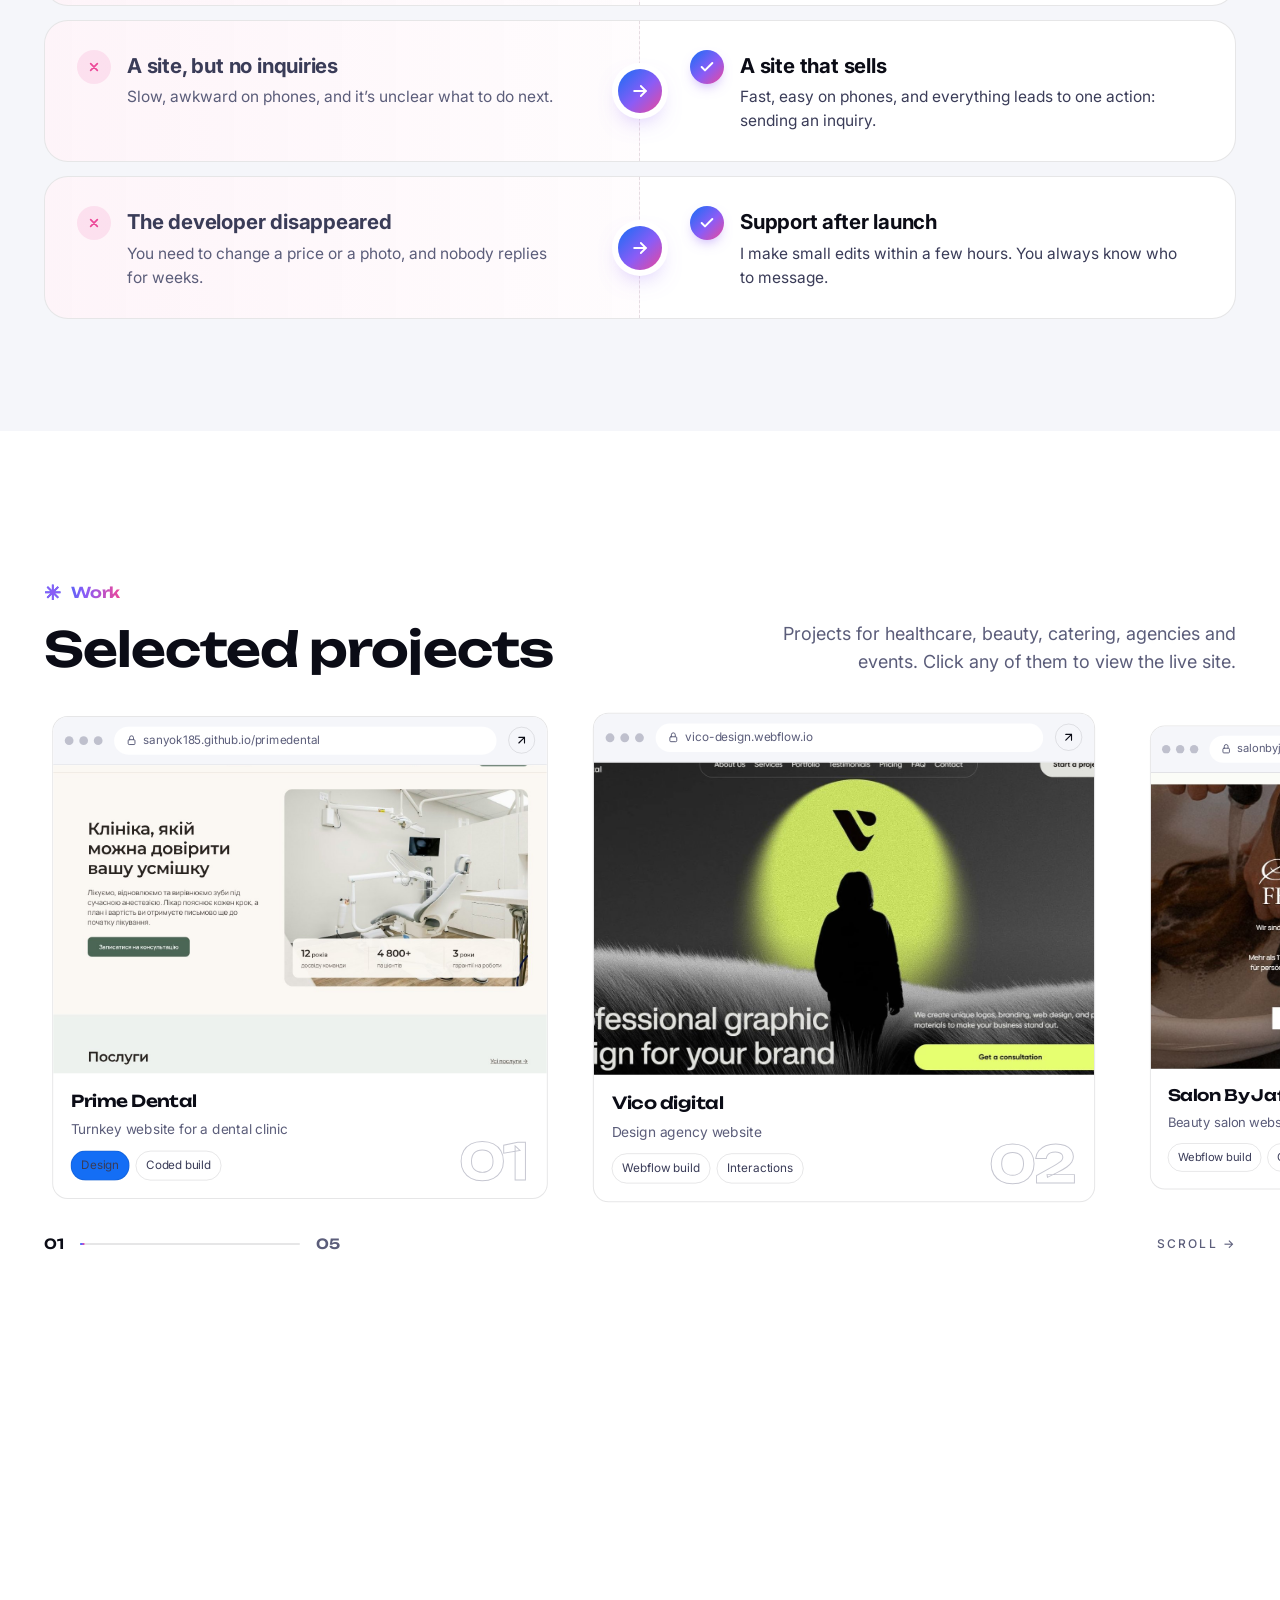
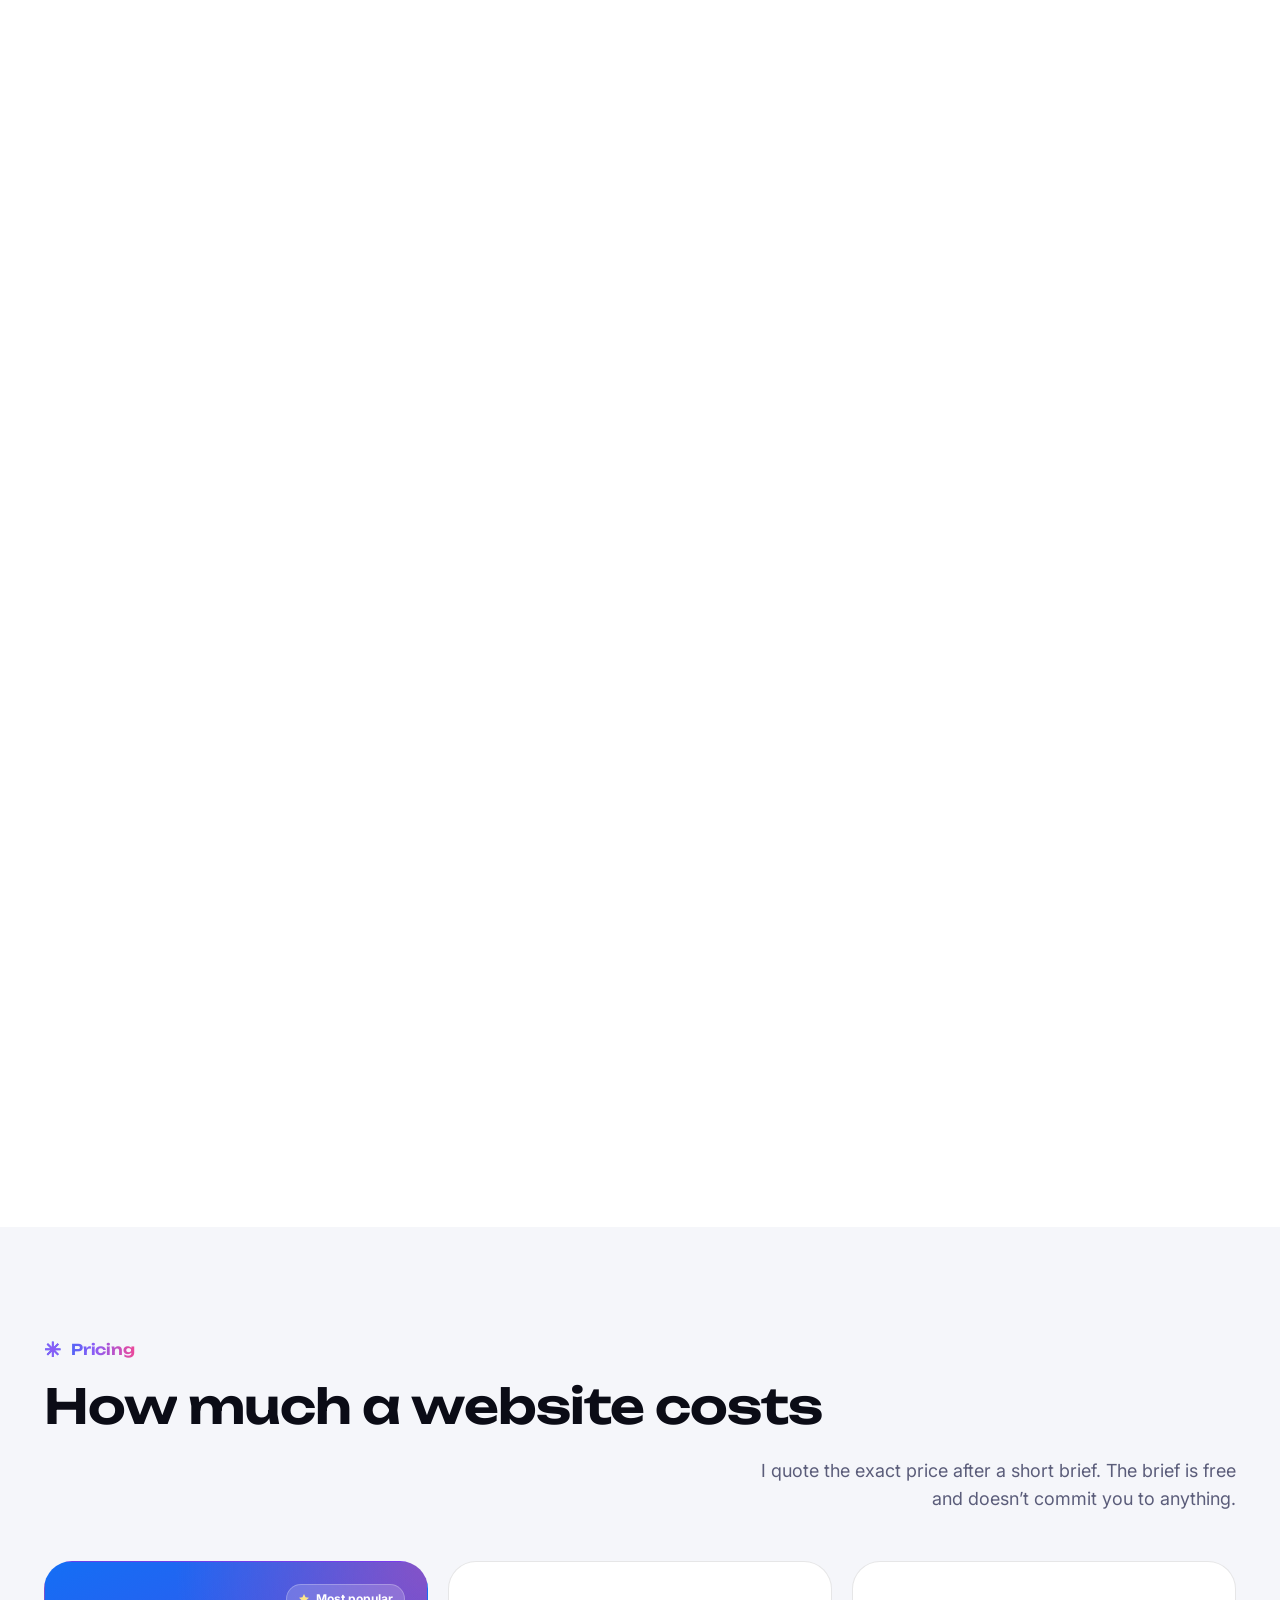
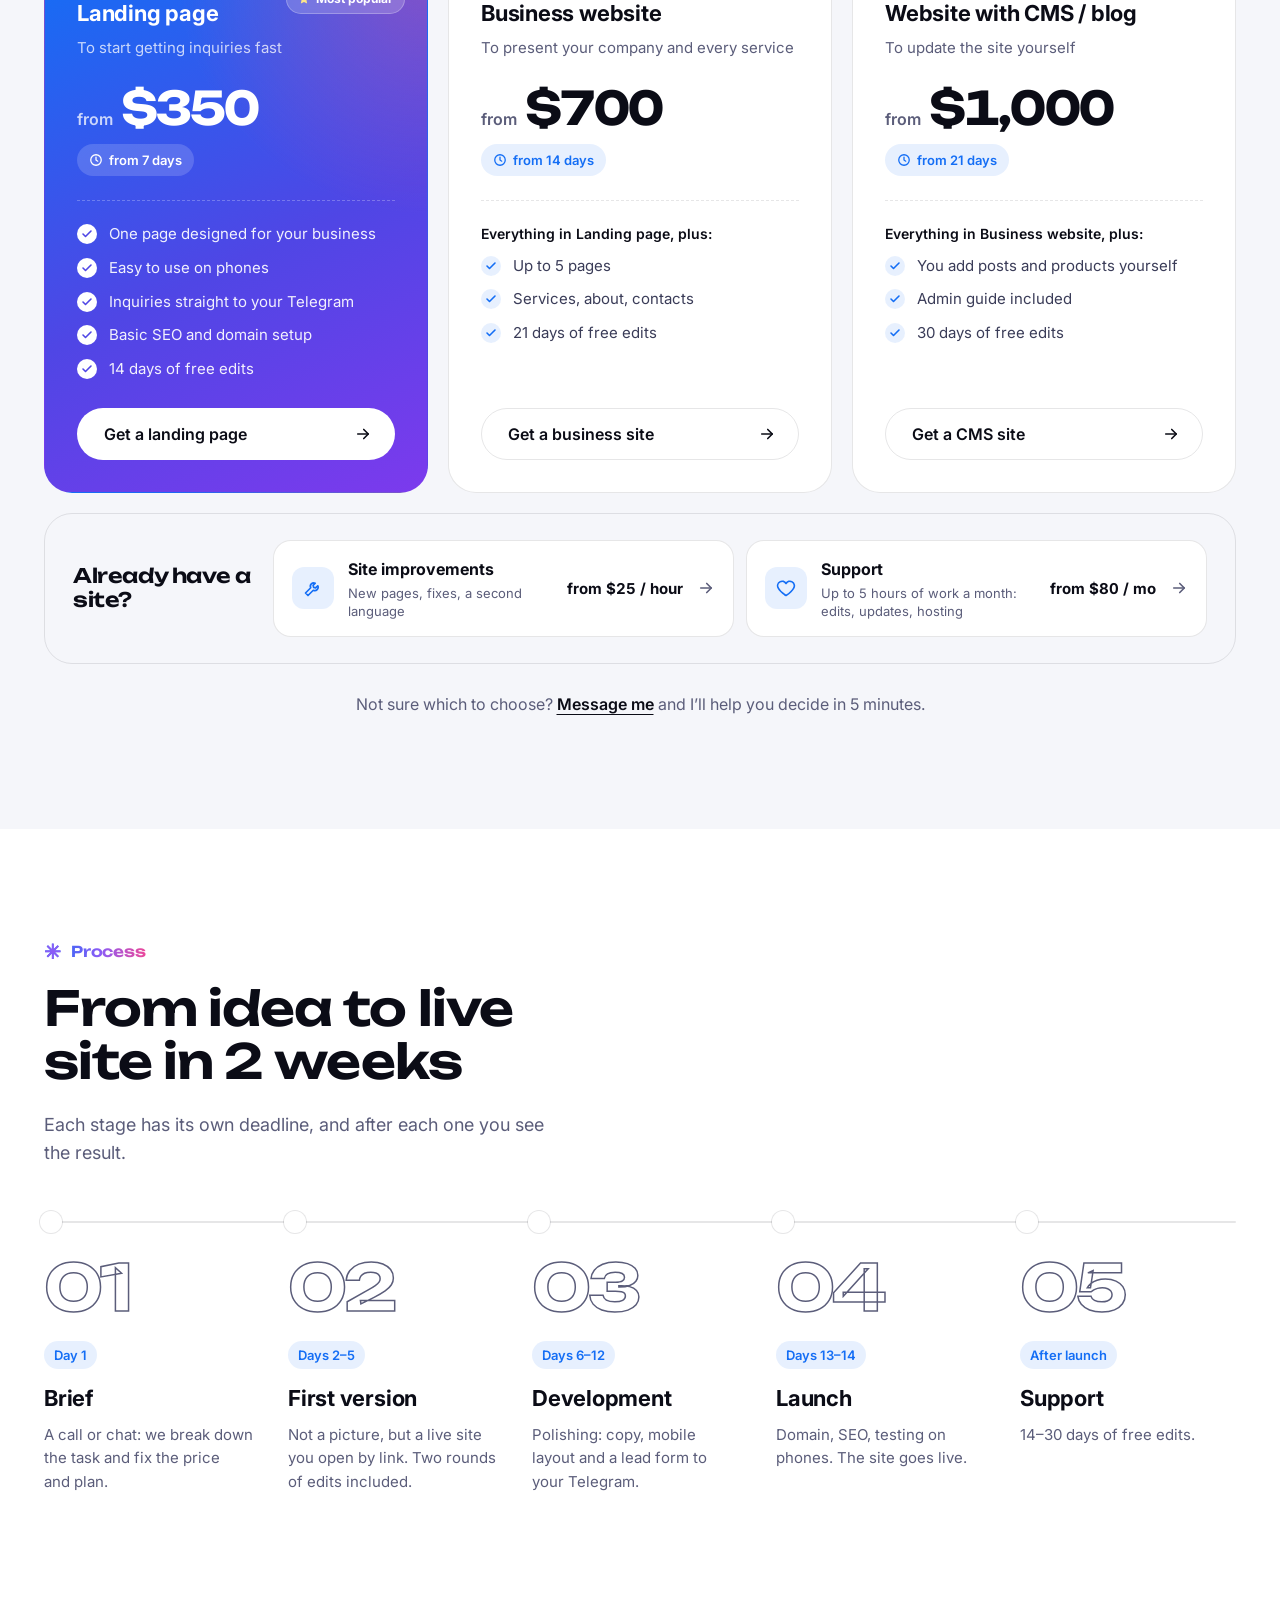
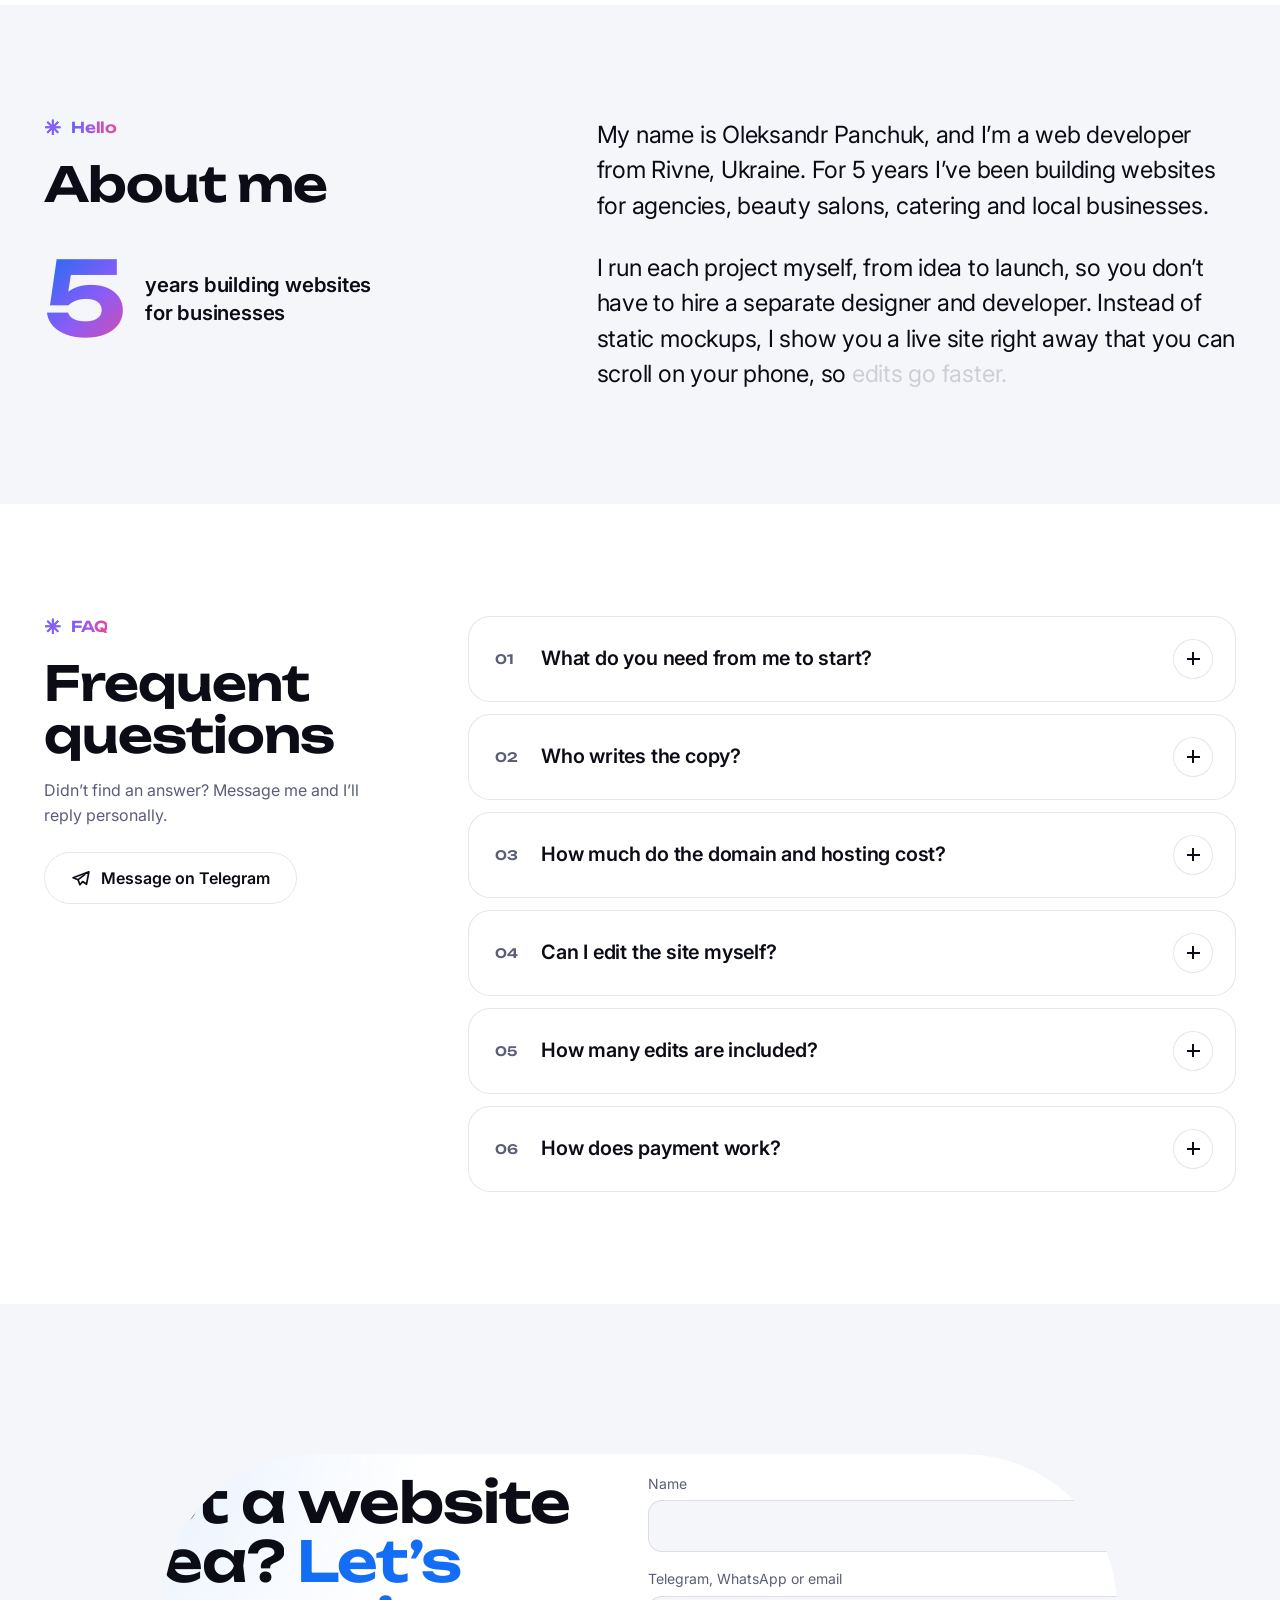
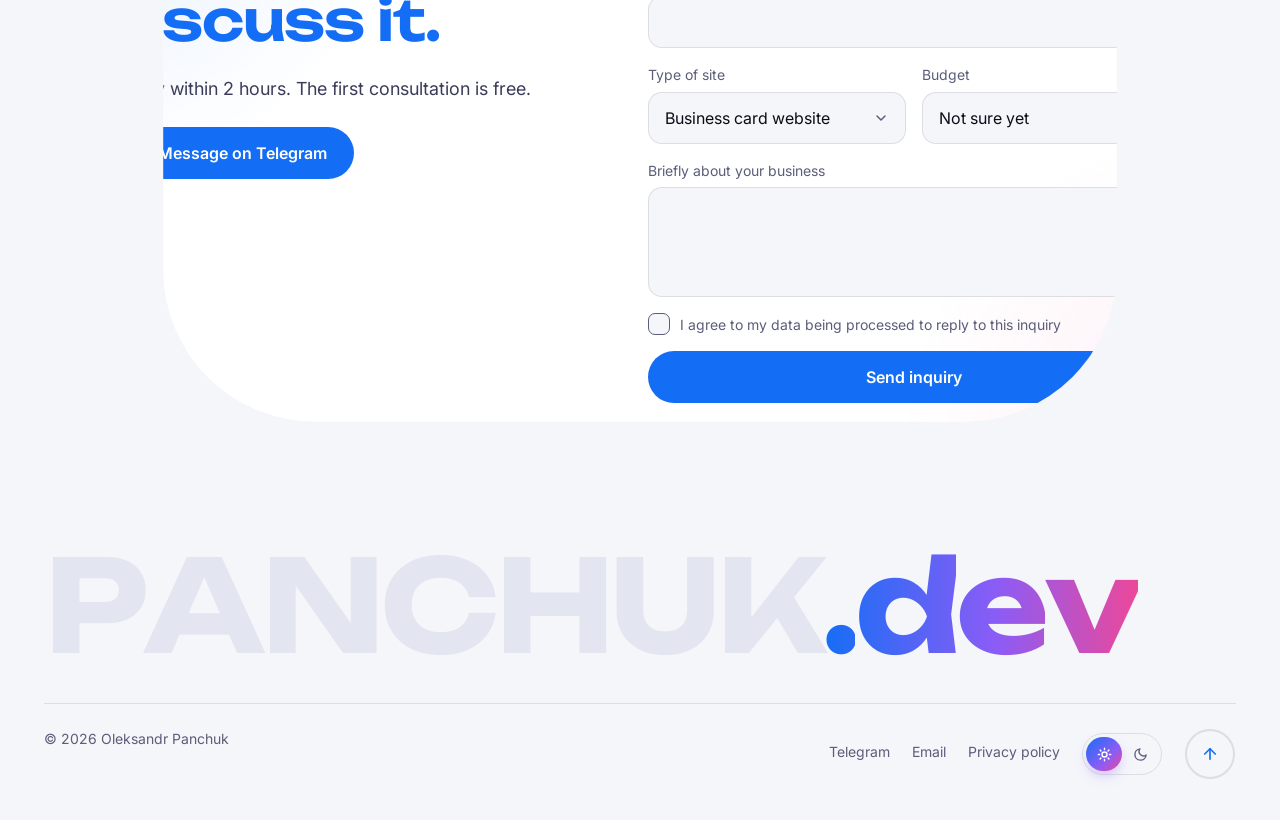
==== commit 85ddb2c9: "Mobile: theme toggle in header (removed duplicate from menu) Co-Authored-By: Claude Opus 5.5 <norepl" ====
--- a/en/index.html
+++ b/en/index.html
@@ -45,9 +45,9 @@
       href="https://fonts.googleapis.com/css2?family=Inter:wght@400;500;600;700&family=Unbounded:wght@500;600;700&display=swap"
       rel="stylesheet"
     />
-    <link rel="stylesheet" href="../css/style.css?v=202611261443" />
-    <link rel="stylesheet" href="../css/fx.css?v=202611261443" />
-    <link rel="stylesheet" href="../css/fx-pro.css?v=202611261443" />
+    <link rel="stylesheet" href="../css/style.css?v=202611261444" />
+    <link rel="stylesheet" href="../css/fx.css?v=202611261444" />
+    <link rel="stylesheet" href="../css/fx-pro.css?v=202611261444" />
   </head>
   <body>
     <div class="pl" aria-hidden="true">
@@ -185,39 +185,6 @@
                 <span class="lang-thumb" aria-hidden="true"></span><span class="lang-opt">UA</span
                 ><span class="lang-opt is-on">EN</span>
               </a>
-              <button class="tool icon" type="button" data-theme-toggle aria-label="Switch theme">
-                  <svg
-                    class="i-sun"
-                    width="18"
-                    height="18"
-                    viewBox="0 0 24 24"
-                    fill="none"
-                    stroke="currentColor"
-                    stroke-width="2"
-                    stroke-linecap="round"
-                    stroke-linejoin="round"
-                    aria-hidden="true"
-                  >
-                    <circle cx="12" cy="12" r="4"></circle>
-                    <path
-                      d="M12 2v2M12 20v2M4.9 4.9l1.4 1.4M17.7 17.7l1.4 1.4M2 12h2M20 12h2M4.9 19.1l1.4-1.4M17.7 6.3l1.4-1.4"
-                    ></path>
-                  </svg>
-                  <svg
-                    class="i-moon"
-                    width="18"
-                    height="18"
-                    viewBox="0 0 24 24"
-                    fill="none"
-                    stroke="currentColor"
-                    stroke-width="2"
-                    stroke-linecap="round"
-                    stroke-linejoin="round"
-                    aria-hidden="true"
-                  >
-                    <path d="M21 12.8A9 9 0 1 1 11.2 3a7 7 0 0 0 9.8 9.8z"></path>
-                  </svg>
-                </button>
             </div>
           </div>
         </div>
@@ -959,9 +926,9 @@
         </svg>
       </a>
     </div>
-    <script src="../js/main.js?v=202611261443" defer></script>
-    <script src="../js/fx.js?v=202611261443" defer></script>
-    <script src="../js/vendor/lenis.min.js?v=202611261443" defer></script>
-    <script src="../js/fx-pro.js?v=202611261443" defer></script>
+    <script src="../js/main.js?v=202611261444" defer></script>
+    <script src="../js/fx.js?v=202611261444" defer></script>
+    <script src="../js/vendor/lenis.min.js?v=202611261444" defer></script>
+    <script src="../js/fx-pro.js?v=202611261444" defer></script>
   </body>
 </html>
--- a/css/style.css
+++ b/css/style.css
@@ -426,8 +426,6 @@
   .hdr-cta { display: none; }
 }
 @media screen and (max-width: 640px) {
-  /* На телефоні перемикач теми живе в меню, щоб шапка влазила в один рядок */
-  .hdr [data-theme-toggle] { display: none; }
   .mnav-in { padding-top: 92px; }
 }
 @media screen and (max-width: 380px) {
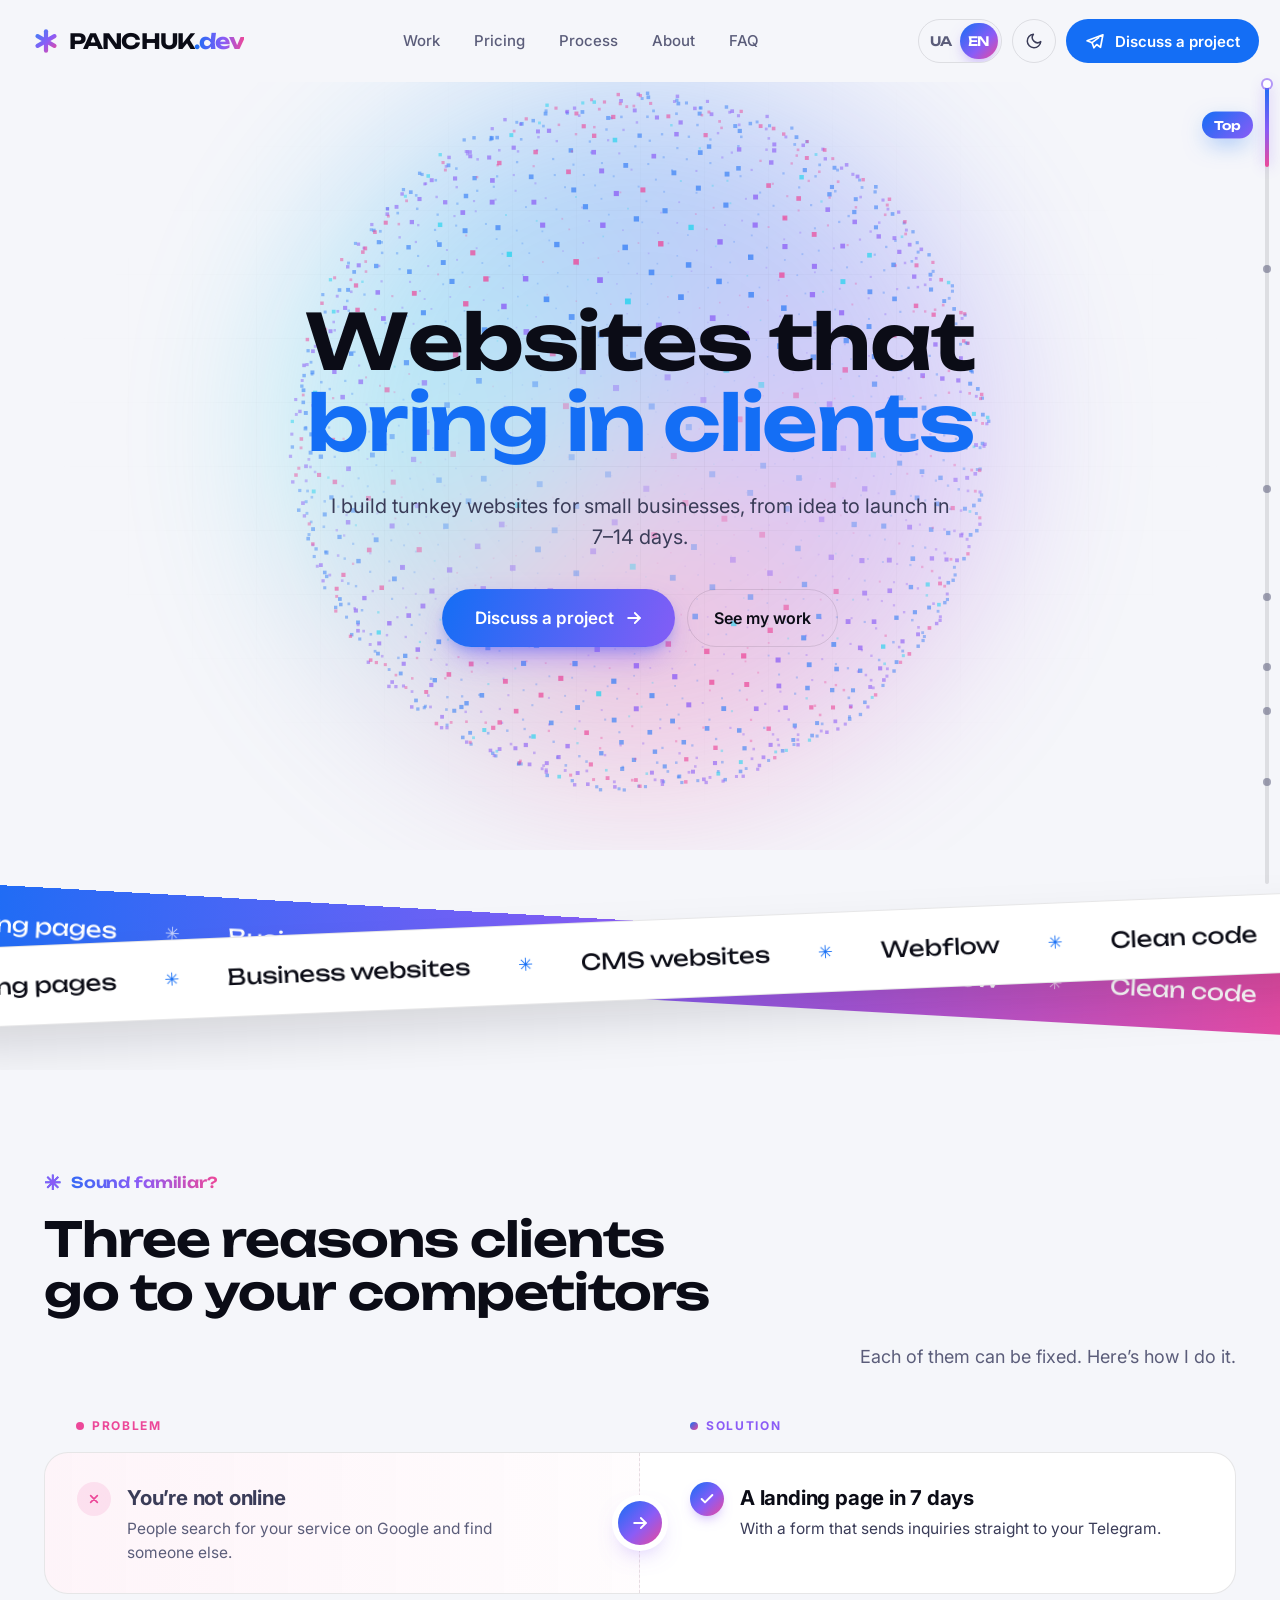
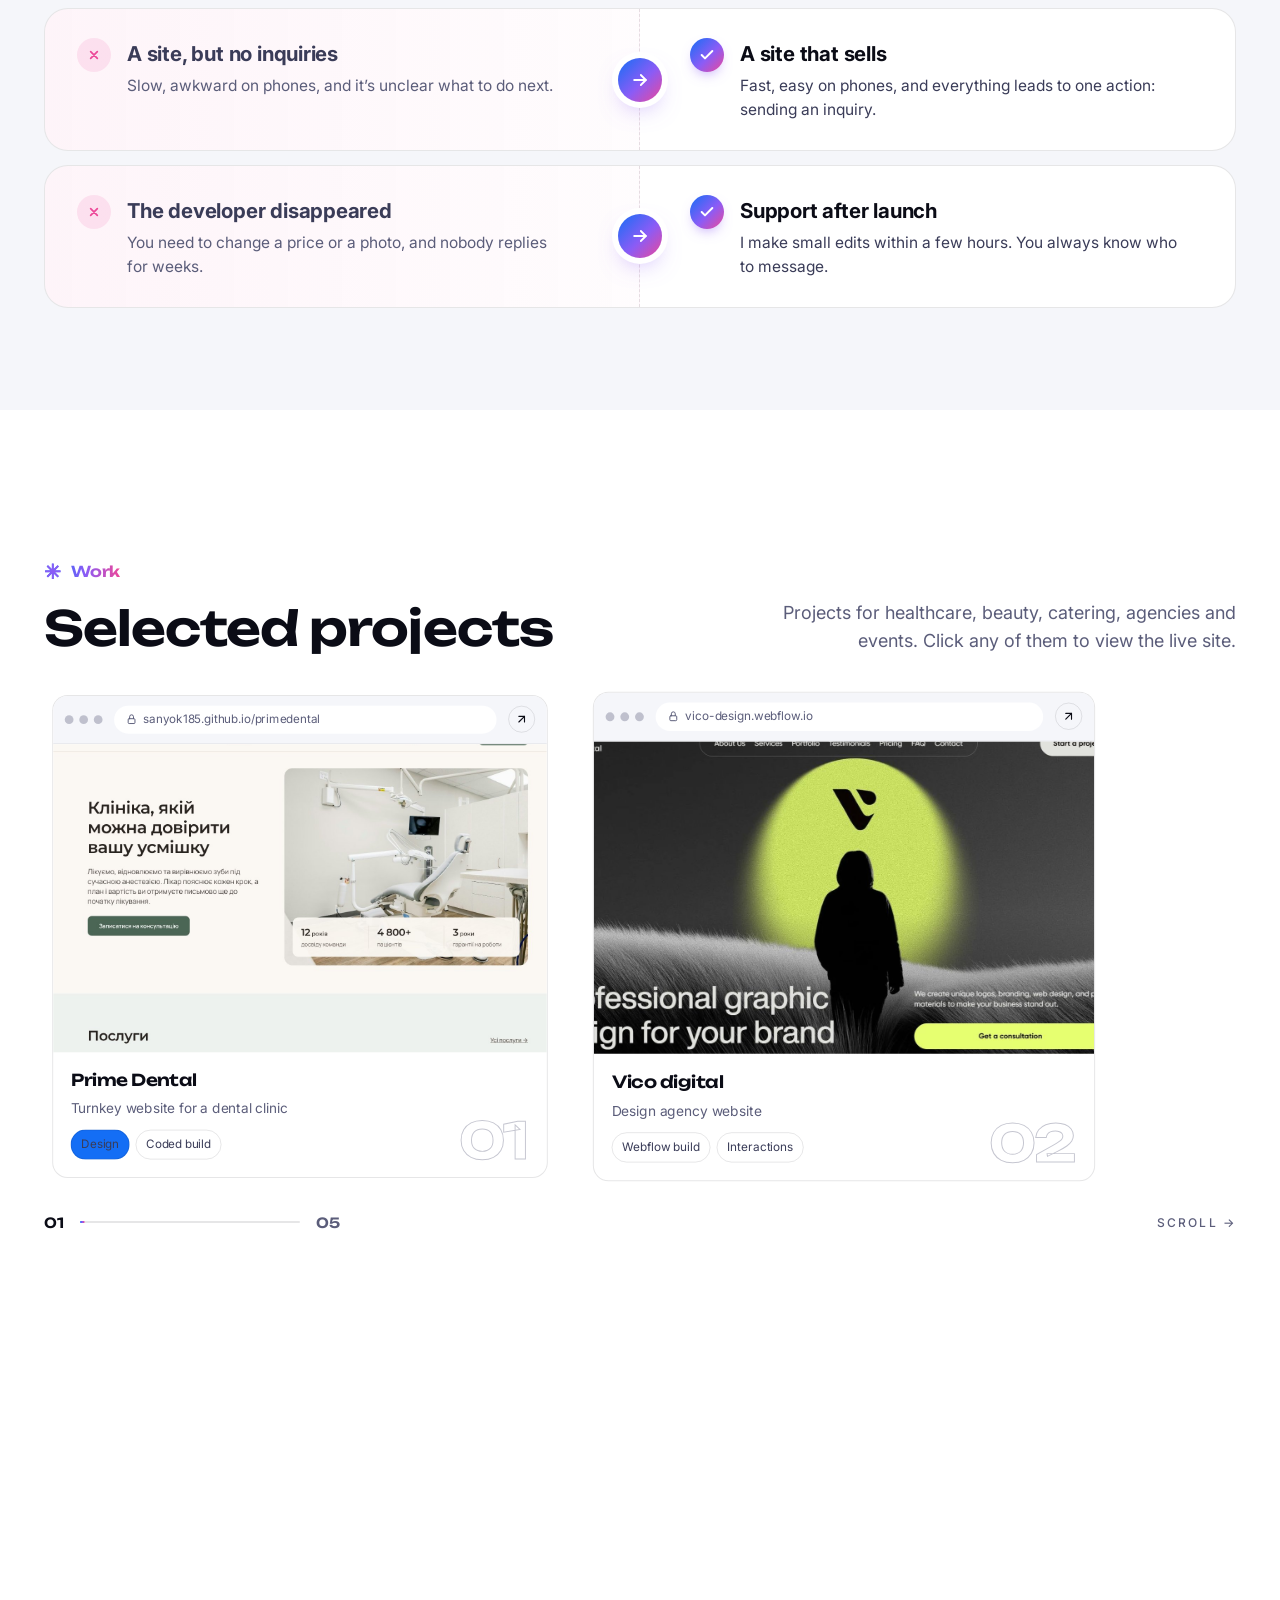
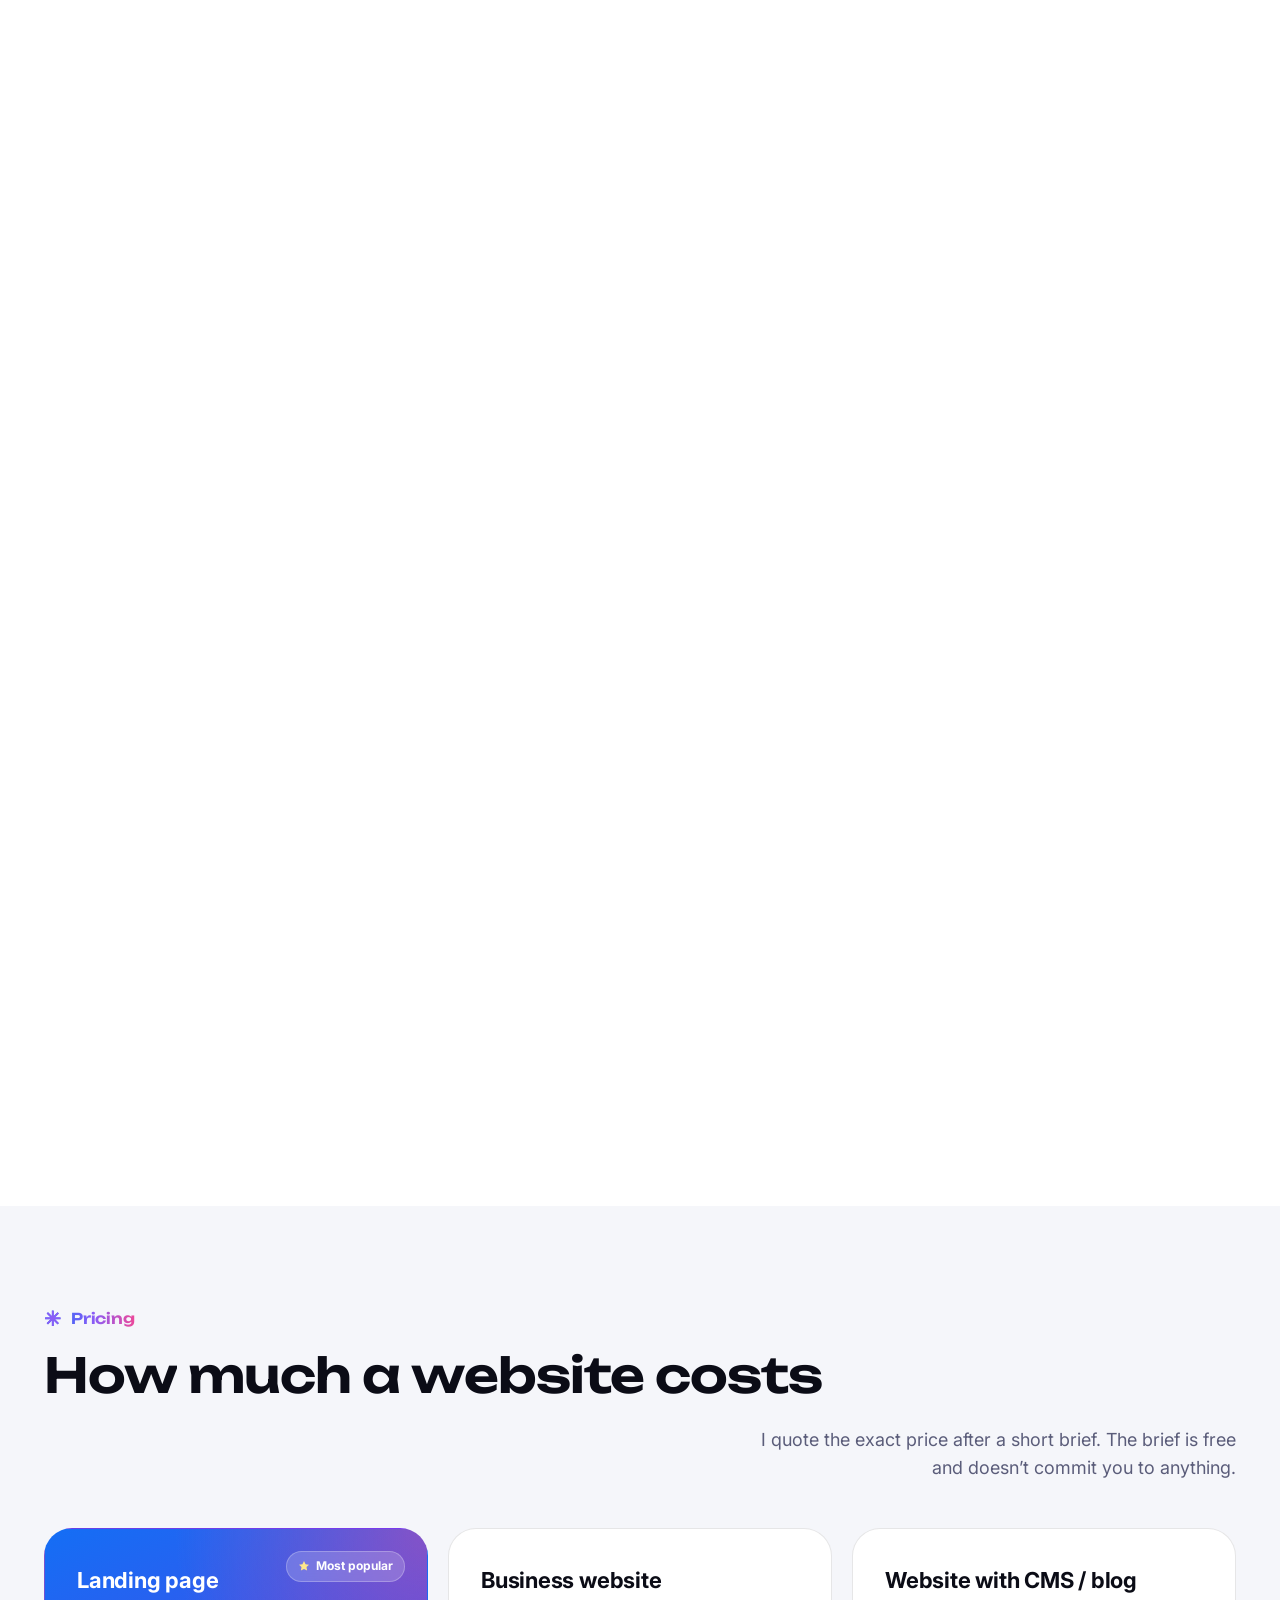
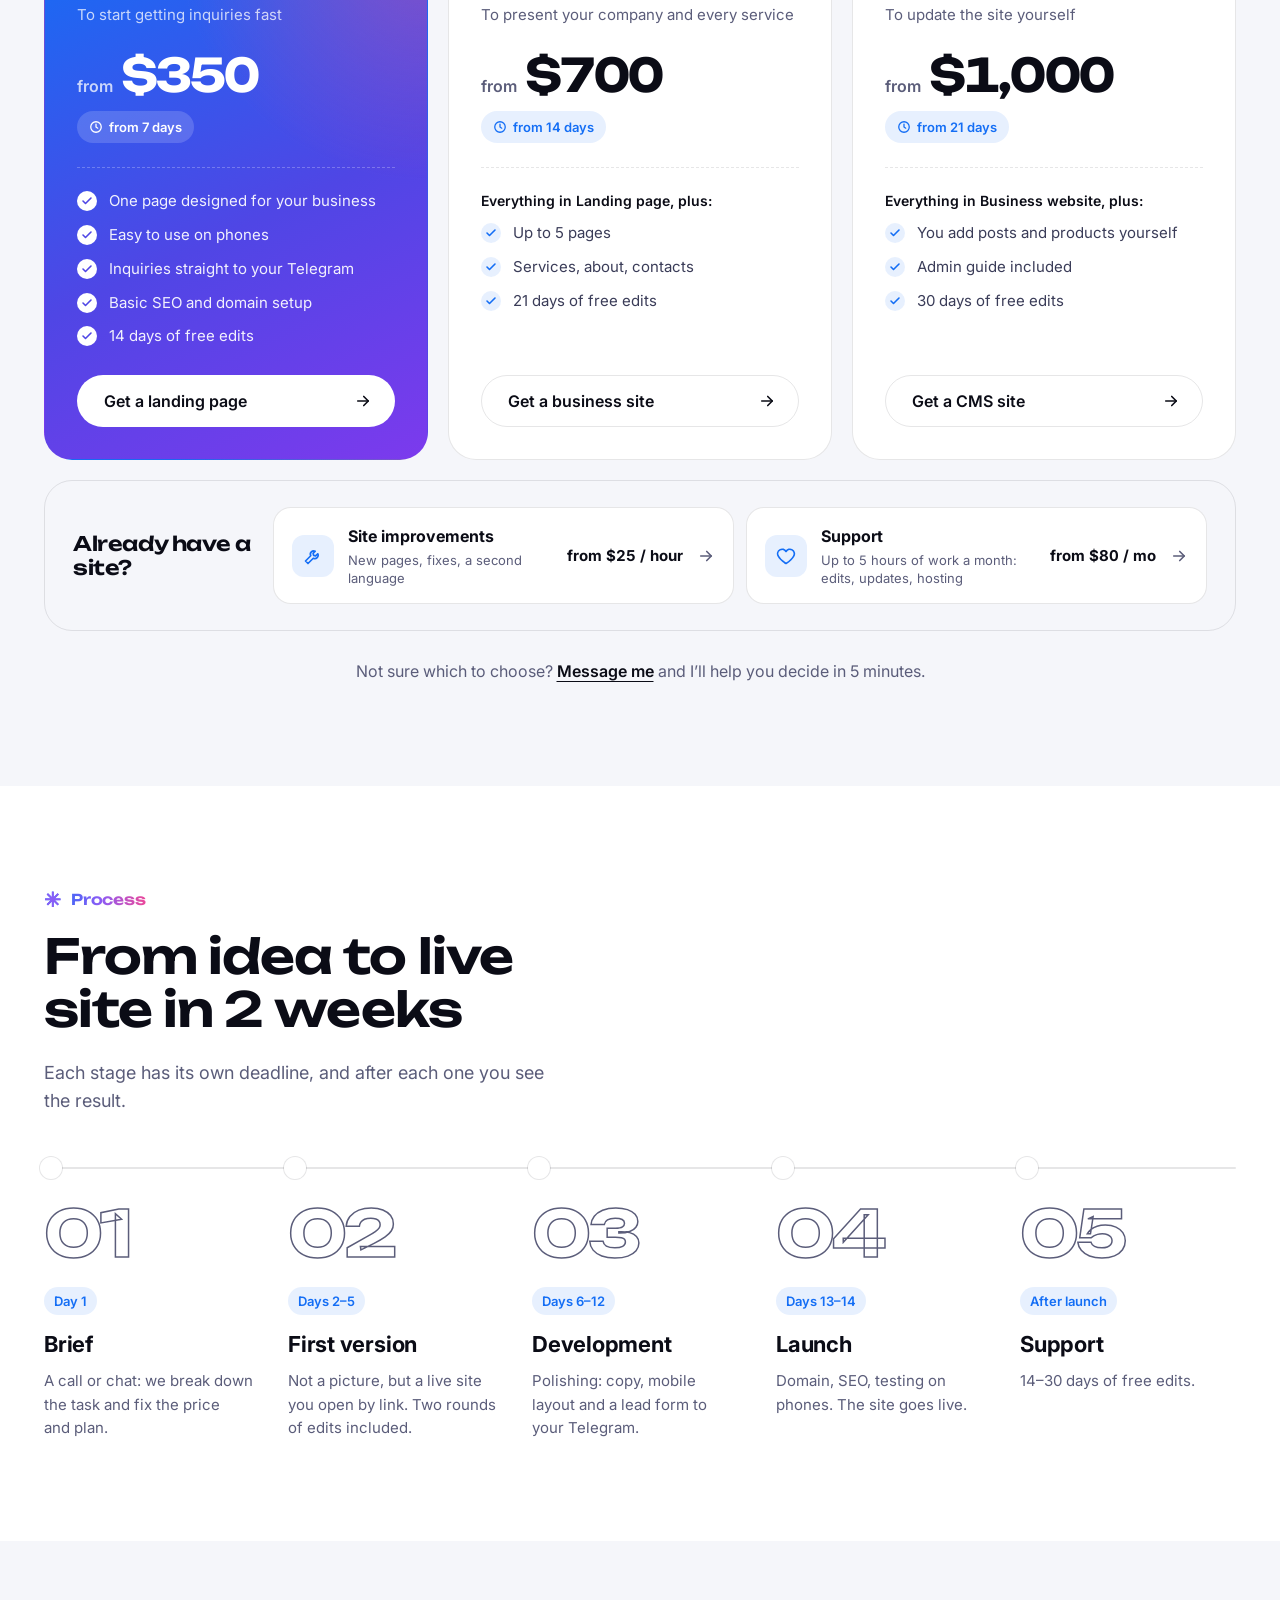
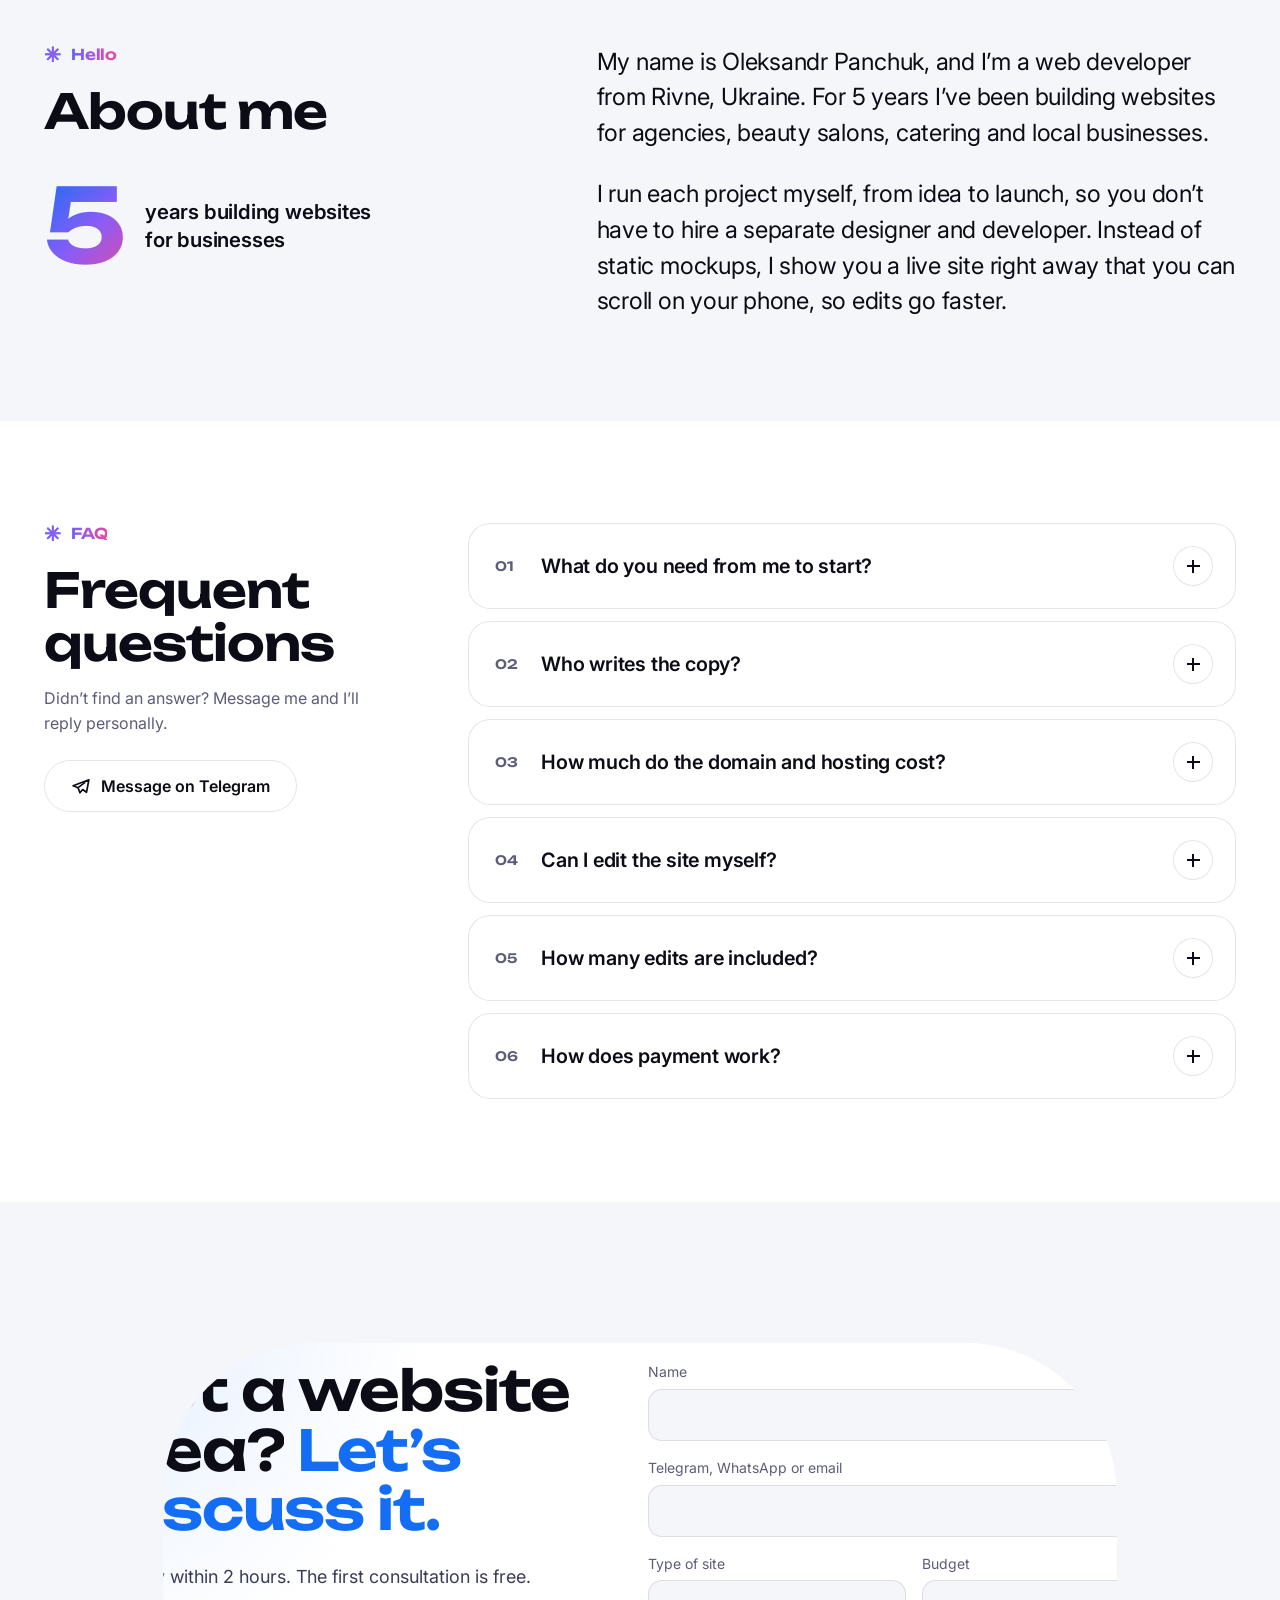
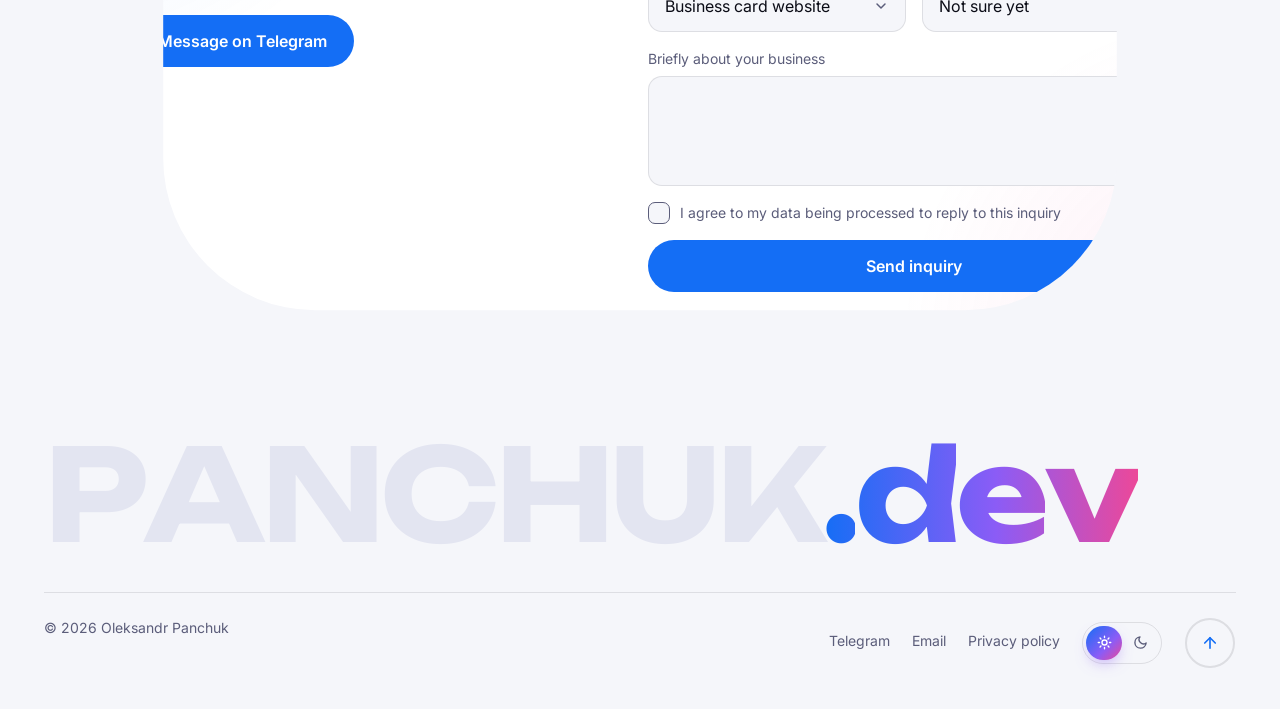
==== commit 94760f1e: "Consistent fluid vertical spacing scale across all sections Co-Authored-By: Claude Opus 5.5 <noreply" ====
--- a/en/index.html
+++ b/en/index.html
@@ -45,9 +45,9 @@
       href="https://fonts.googleapis.com/css2?family=Inter:wght@400;500;600;700&family=Unbounded:wght@500;600;700&display=swap"
       rel="stylesheet"
     />
-    <link rel="stylesheet" href="../css/style.css?v=202611261444" />
-    <link rel="stylesheet" href="../css/fx.css?v=202611261444" />
-    <link rel="stylesheet" href="../css/fx-pro.css?v=202611261444" />
+    <link rel="stylesheet" href="../css/style.css?v=202611261446" />
+    <link rel="stylesheet" href="../css/fx.css?v=202611261446" />
+    <link rel="stylesheet" href="../css/fx-pro.css?v=202611261446" />
   </head>
   <body>
     <div class="pl" aria-hidden="true">
@@ -926,9 +926,9 @@
         </svg>
       </a>
     </div>
-    <script src="../js/main.js?v=202611261444" defer></script>
-    <script src="../js/fx.js?v=202611261444" defer></script>
-    <script src="../js/vendor/lenis.min.js?v=202611261444" defer></script>
-    <script src="../js/fx-pro.js?v=202611261444" defer></script>
+    <script src="../js/main.js?v=202611261446" defer></script>
+    <script src="../js/fx.js?v=202611261446" defer></script>
+    <script src="../js/vendor/lenis.min.js?v=202611261446" defer></script>
+    <script src="../js/fx-pro.js?v=202611261446" defer></script>
   </body>
 </html>
--- a/css/style.css
+++ b/css/style.css
@@ -79,9 +79,11 @@
 @keyframes run { to { transform: translateX(-50%); } }
 
 /* Sections */
-.sec { padding: 112px 0; }
+/* Єдина шкала вертикальних відступів: плавно від телефона до десктопа */
+.pf { --sec-y: clamp(64px, 8vw, 112px); --head-gap: clamp(28px, 3.6vw, 48px); }
+.sec { padding: var(--sec-y) 0; }
 .sec-2 { background: var(--bg-2); }
-.head { display: flex; justify-content: space-between; align-items: flex-end; gap: 24px; flex-wrap: wrap; margin-bottom: 48px; }
+.head { display: flex; justify-content: space-between; align-items: flex-end; gap: 24px; flex-wrap: wrap; margin-bottom: var(--head-gap); }
 .h2 { font-size: clamp(30px, 3.8vw, 48px); line-height: 1.1; margin: 0; max-width: 18em; }
 .sub { color: var(--muted); font-size: 18px; max-width: 30em; margin: 0; }
 
@@ -259,8 +261,8 @@
 }
 
 /* Final CTA */
-.final { padding: 112px 0 64px; }
-.final-box { border-radius: 32px; background: radial-gradient(640px circle at 0% 0%, rgba(20, 110, 245, .13), transparent 60%), radial-gradient(560px circle at 100% 100%, rgba(236, 72, 153, .10), transparent 60%), var(--card); border: 1px solid var(--line); padding: 56px; display: flex; gap: 56px; flex-wrap: wrap; }
+.final { padding: var(--sec-y) 0 clamp(40px, 5vw, 64px); }
+.final-box { border-radius: 32px; background: radial-gradient(640px circle at 0% 0%, rgba(20, 110, 245, .13), transparent 60%), radial-gradient(560px circle at 100% 100%, rgba(236, 72, 153, .10), transparent 60%), var(--card); border: 1px solid var(--line); padding: clamp(24px, 4.5vw, 56px); display: flex; gap: clamp(32px, 4.5vw, 56px); flex-wrap: wrap; }
 .final-copy { flex: 1 1 400px; min-width: 0; display: flex; flex-direction: column; gap: 24px; }
 .final-h { font-size: clamp(32px, 4.4vw, 56px); line-height: 1.06; margin: 0; }
 .final-copy p { margin: 0; font-size: 18px; color: var(--text); }
@@ -317,8 +319,6 @@
   .tl::before { left: -36px; top: 4px; }
   .tl-num { font-size: 44px; }
   .tl-time { margin: 12px 0 8px; }
-    .sec { padding: 80px 0; }
-  .final-box { padding: 36px; }
 }
 @media screen and (max-width: 640px) {
   .hdr-cta { display: none; }
@@ -331,7 +331,7 @@
   .extra-sum { margin-left: 56px; color: var(--accent-2); }
   .pf.light .extra-sum { color: var(--accent); }
   .extra-go { display: none; }
-  .final-box { padding: 24px; border-radius: 24px; }
+  .final-box { padding: 28px 20px; border-radius: 24px; }
   .fab { display: inline-flex; position: fixed; right: 16px; bottom: 16px; z-index: 40; width: 56px; height: 56px; border-radius: 50%; align-items: center; justify-content: center; background: var(--accent); color: var(--on-accent); box-shadow: 0 10px 30px rgba(20, 110, 245, 0.4); }
 }
 @media (prefers-reduced-motion: reduce) {
--- a/css/fx-pro.css
+++ b/css/fx-pro.css
@@ -26,7 +26,7 @@
 .fx .hero-grid { opacity: .35; }
 
 /* Дві схрещені стрічки */
-.fx-ribbons { position: relative; padding: 70px 0; overflow: hidden; }
+.fx-ribbons { position: relative; padding: clamp(44px, 6vw, 70px) 0; overflow: hidden; }
 .fx-ribbons .marquee { position: relative; }
 .fx-ribbon-1 { z-index: 2; width: 112%; margin-left: -6%; rotate: -2.4deg; box-shadow: 0 24px 60px -20px rgba(11, 12, 22, .25); }
 .fx-ribbon-2 { position: absolute !important; z-index: 1; left: -6%; width: 112%; top: 50%; translate: 0 -50%; rotate: 3.2deg; border: 0; background: linear-gradient(90deg, #146ef5, #8b5cf6 50%, #ec4899); }
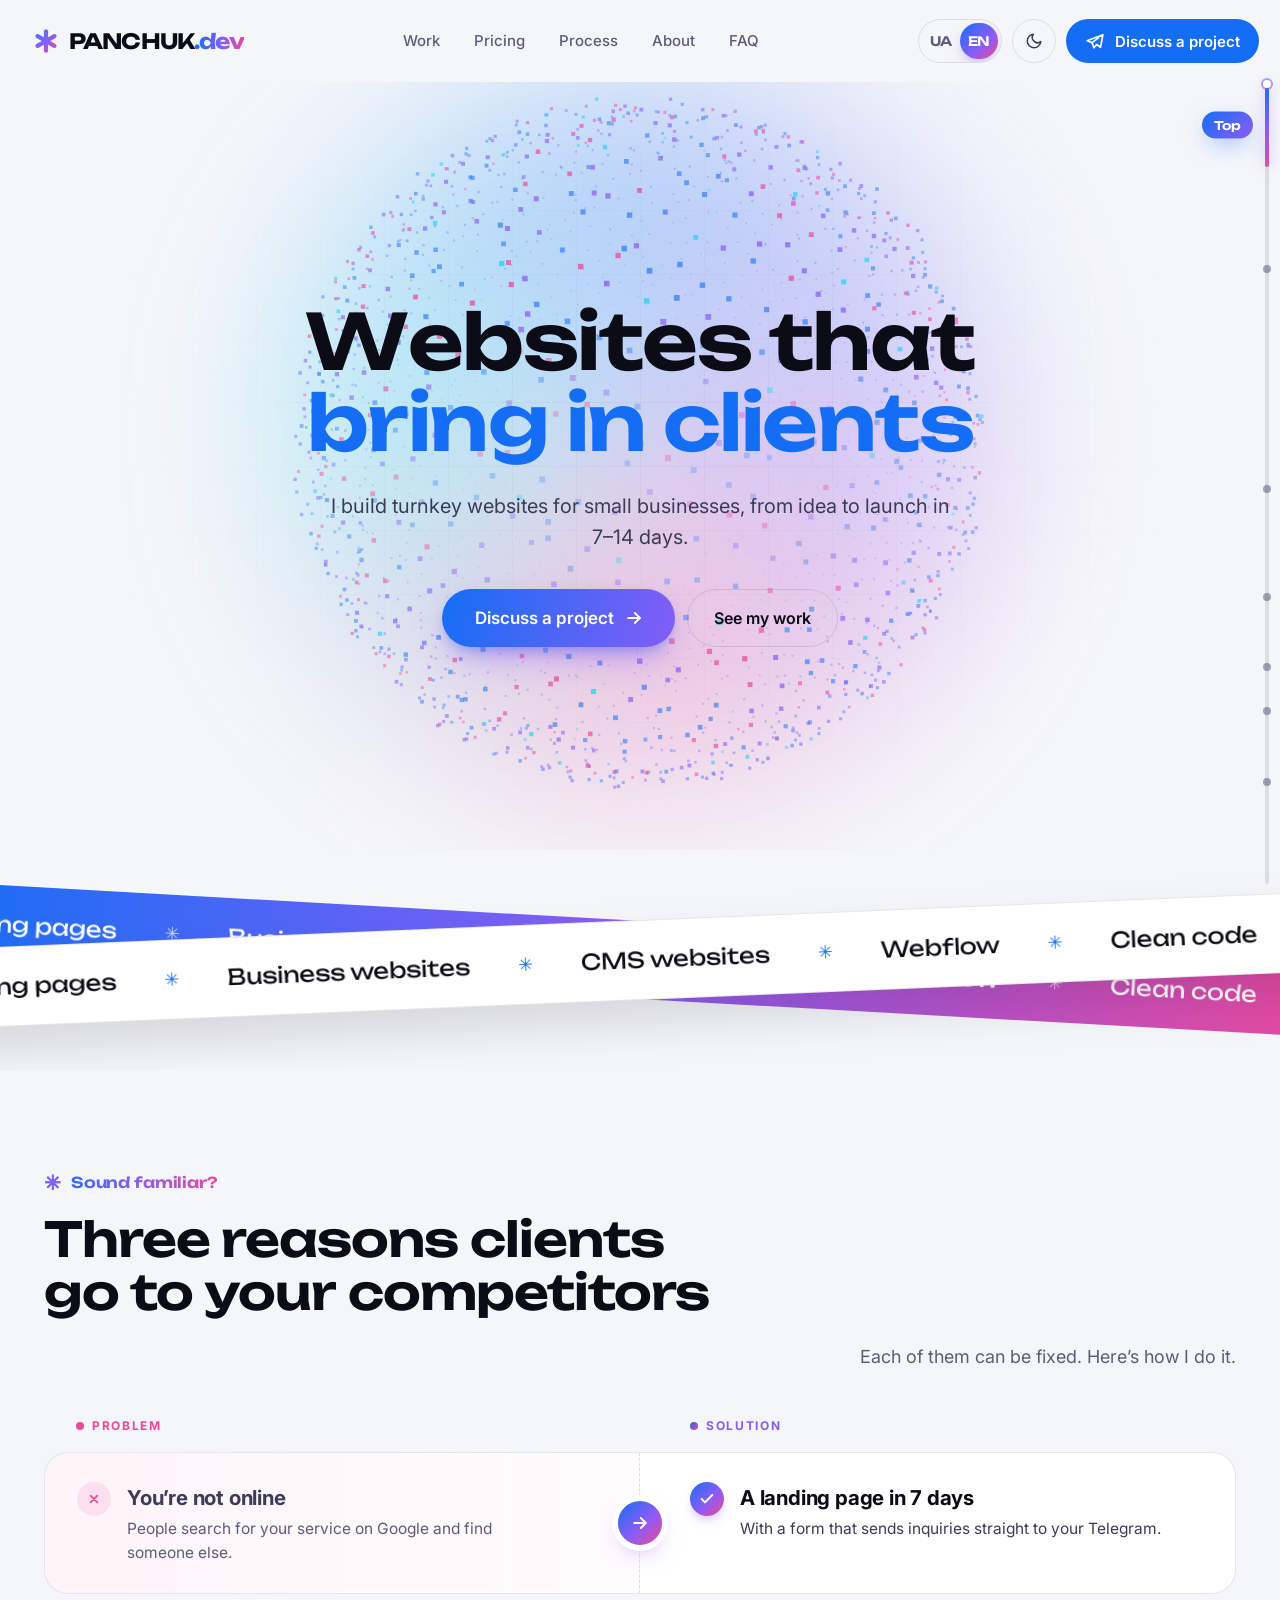
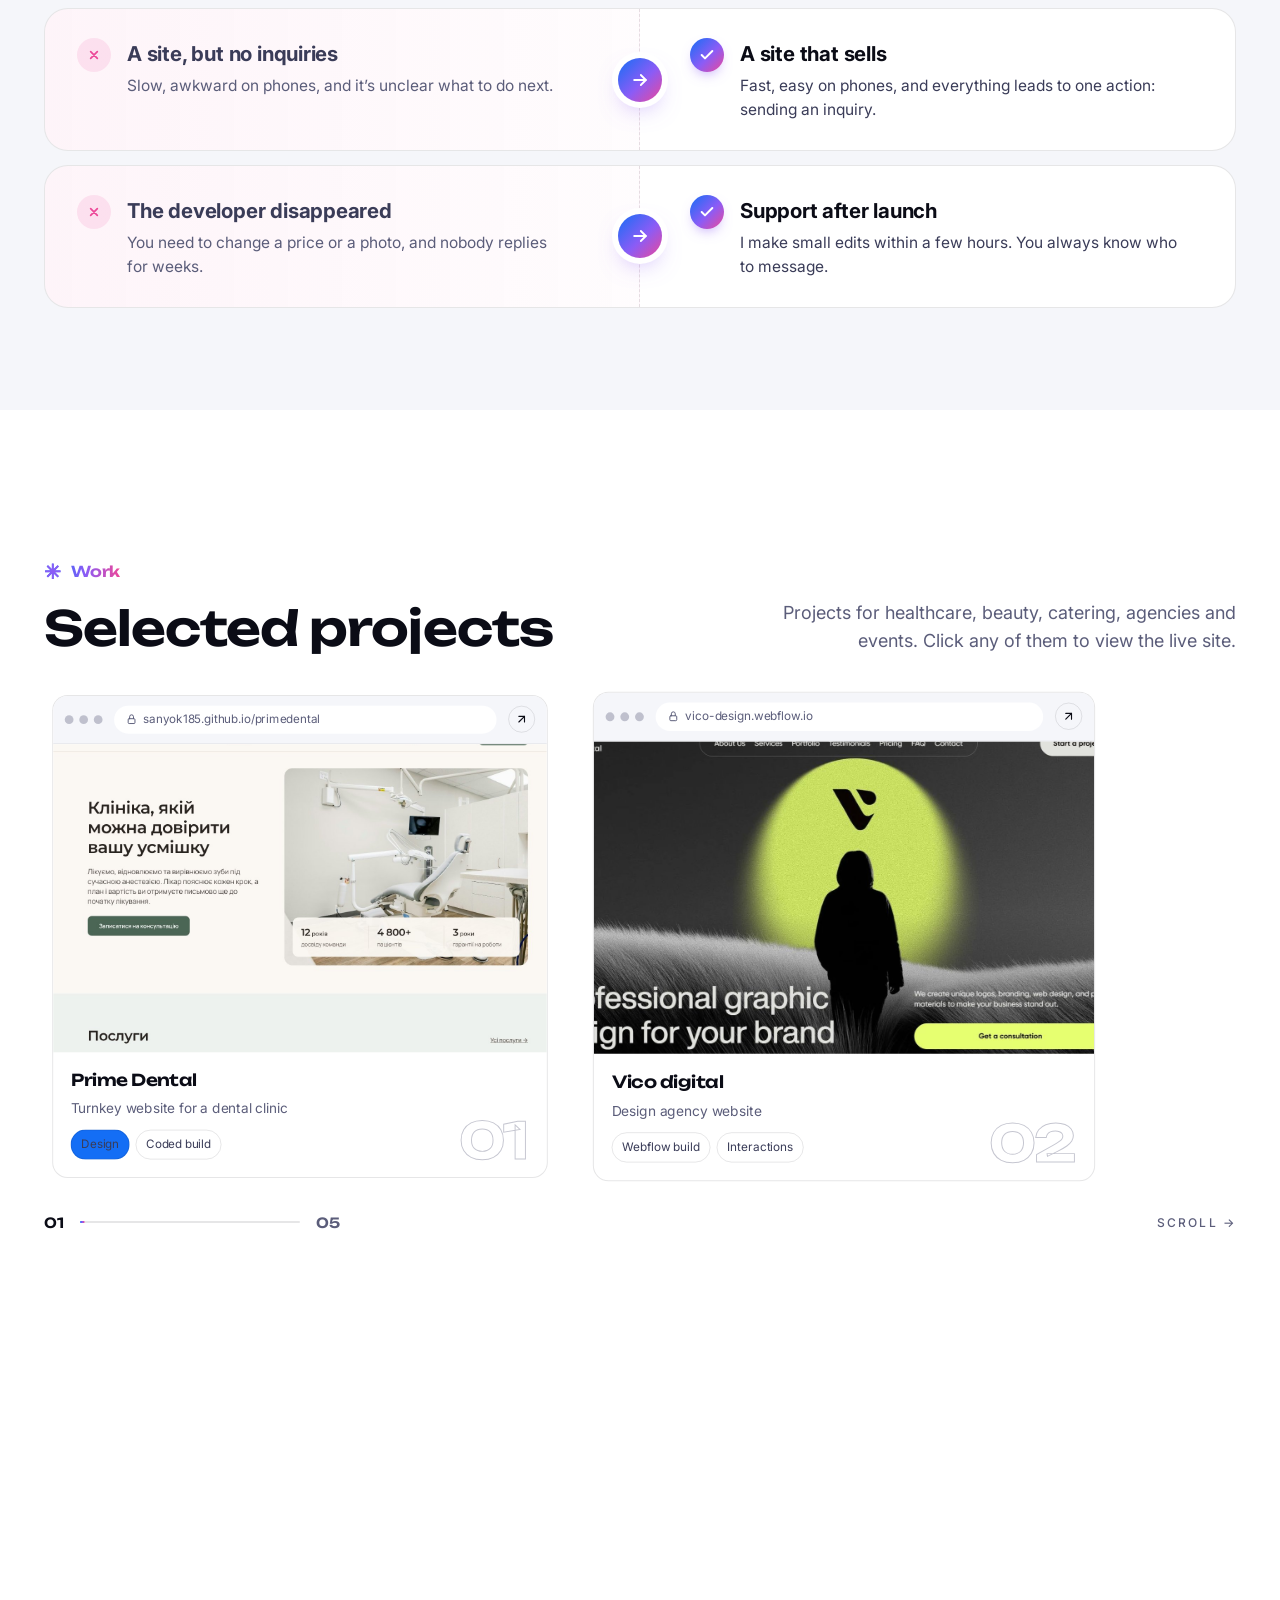
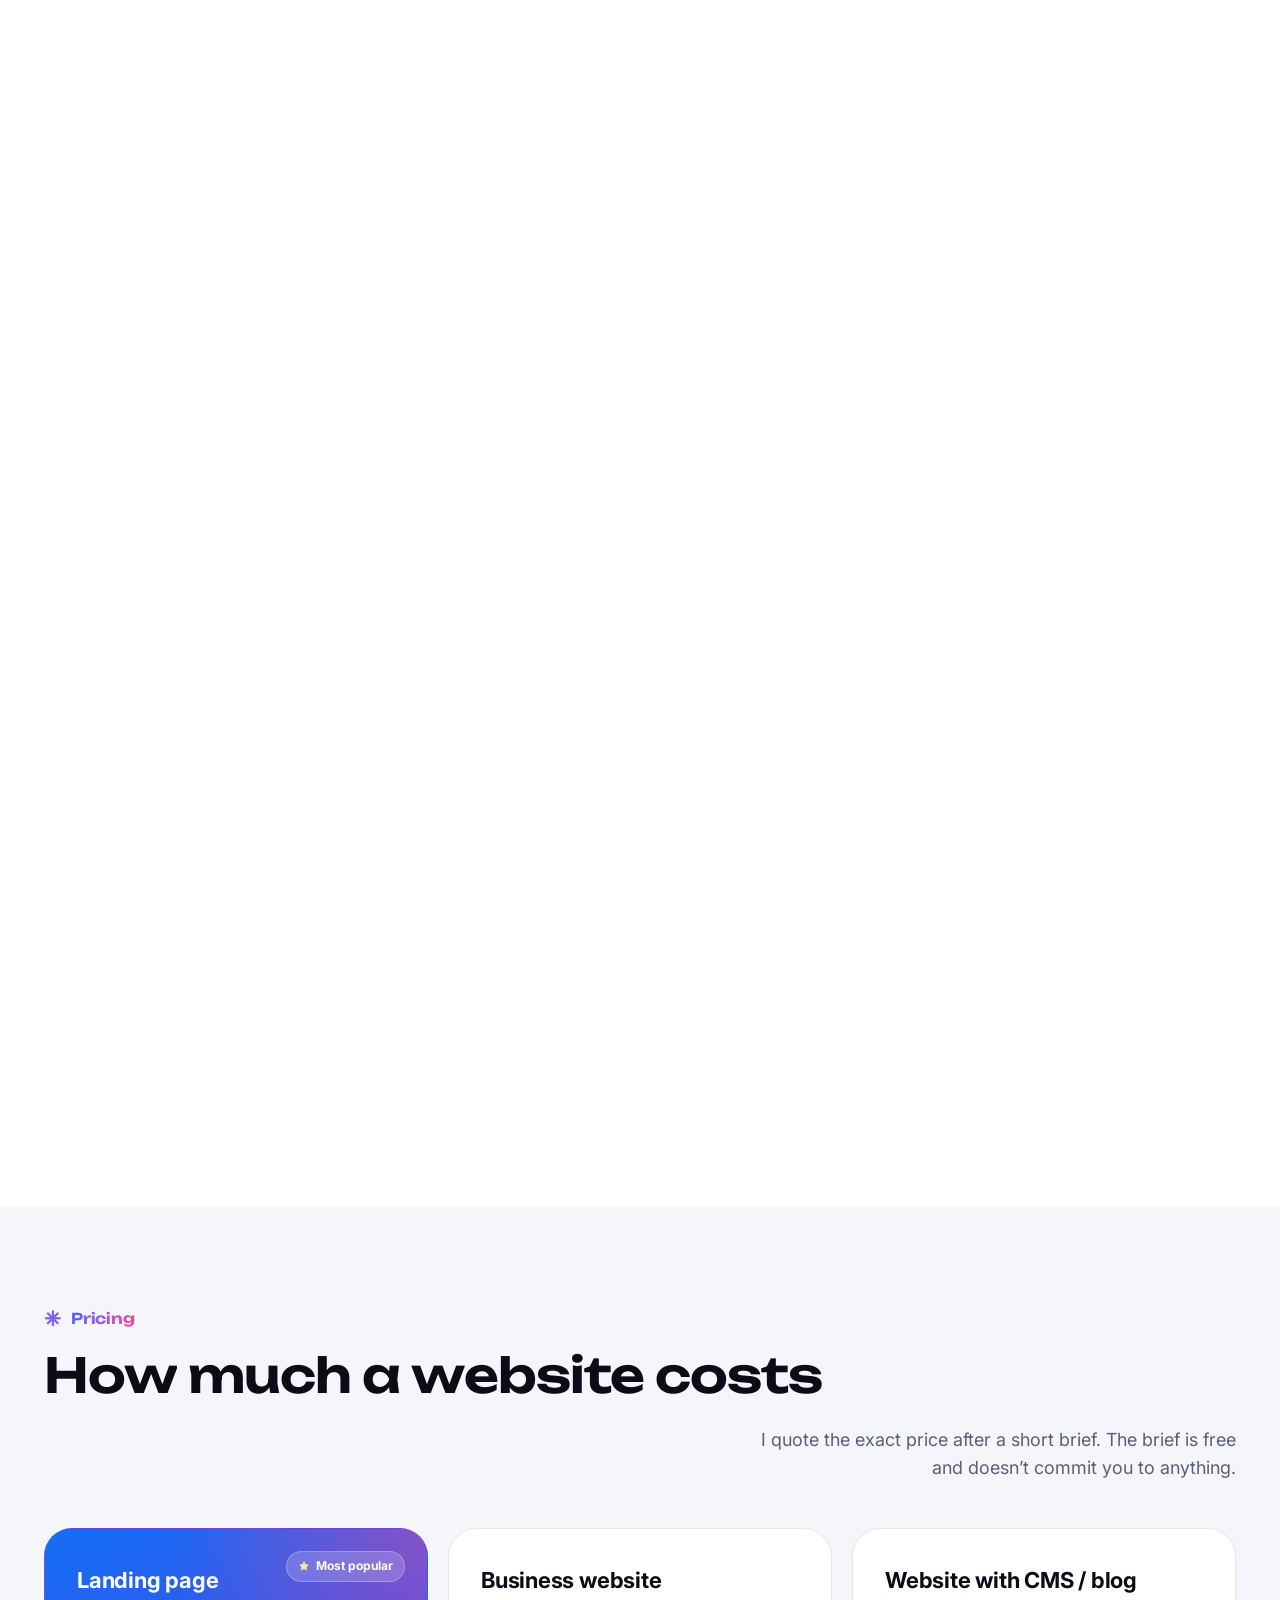
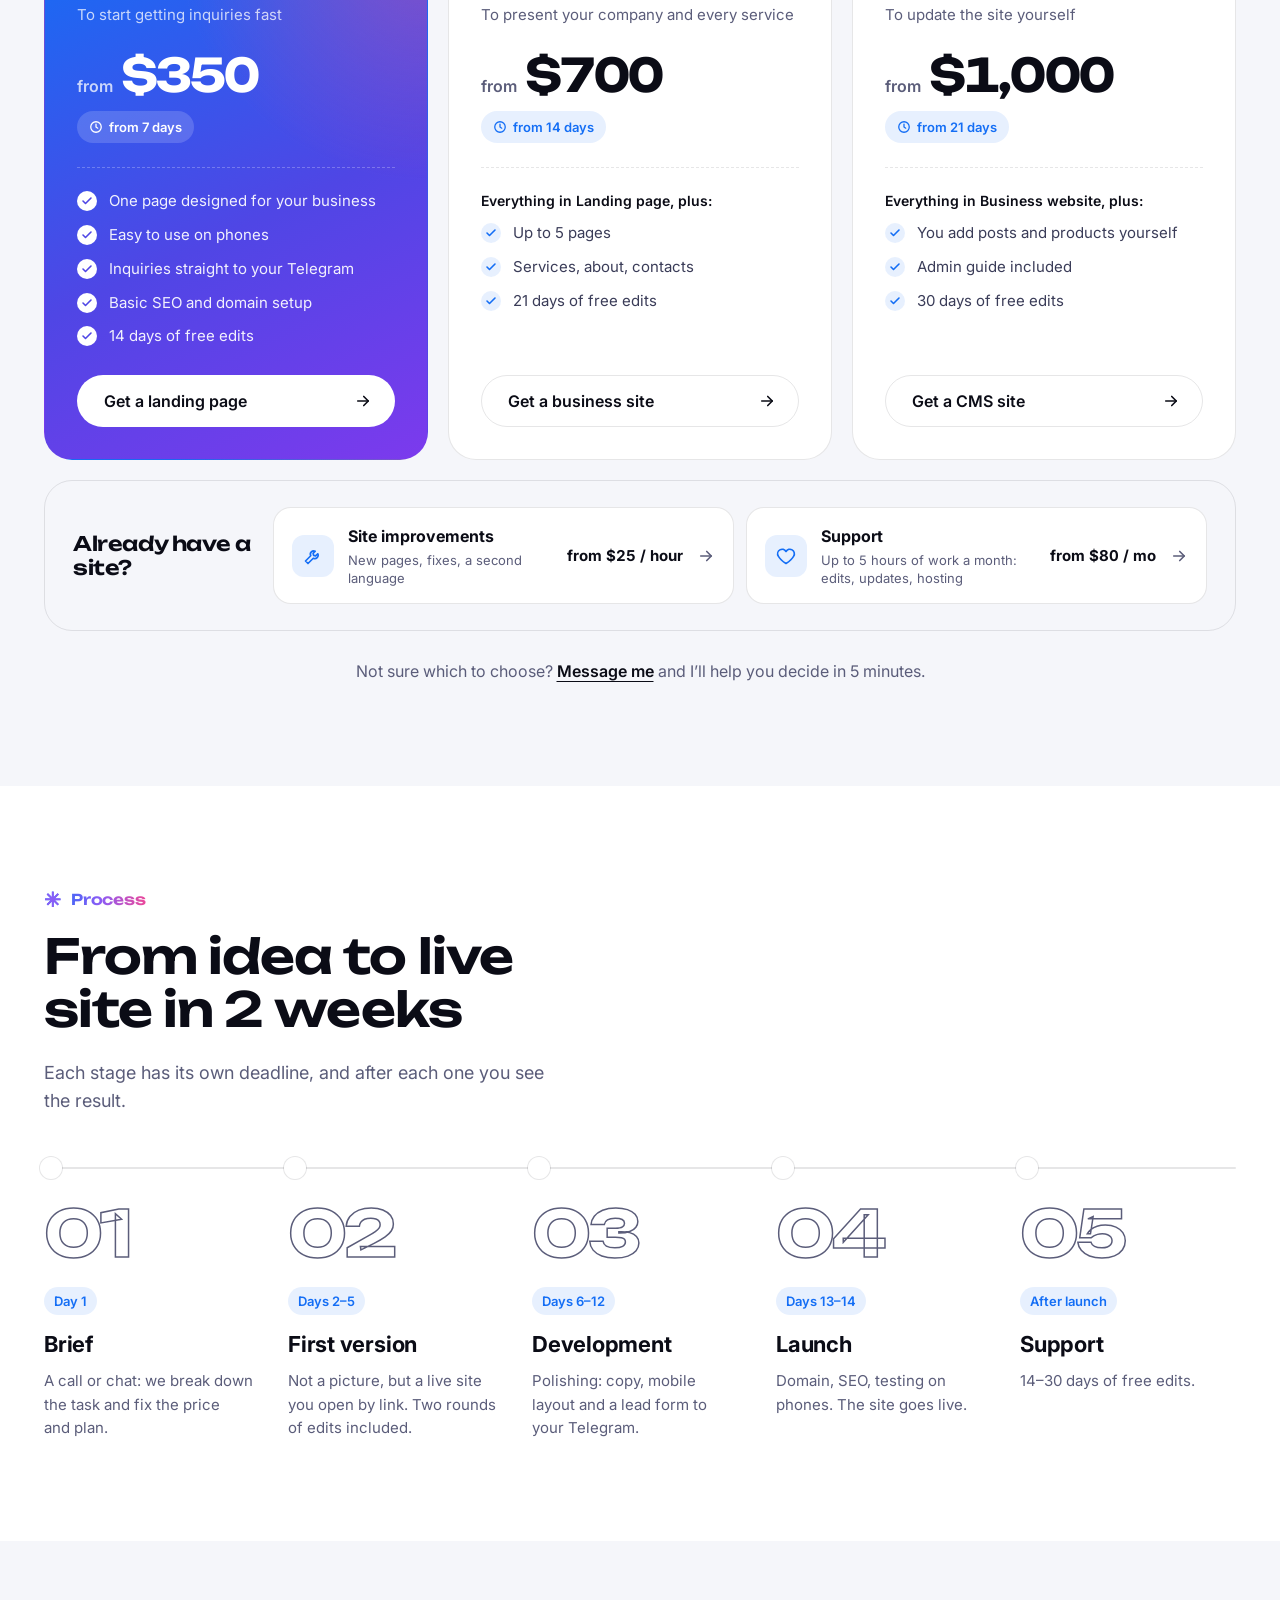
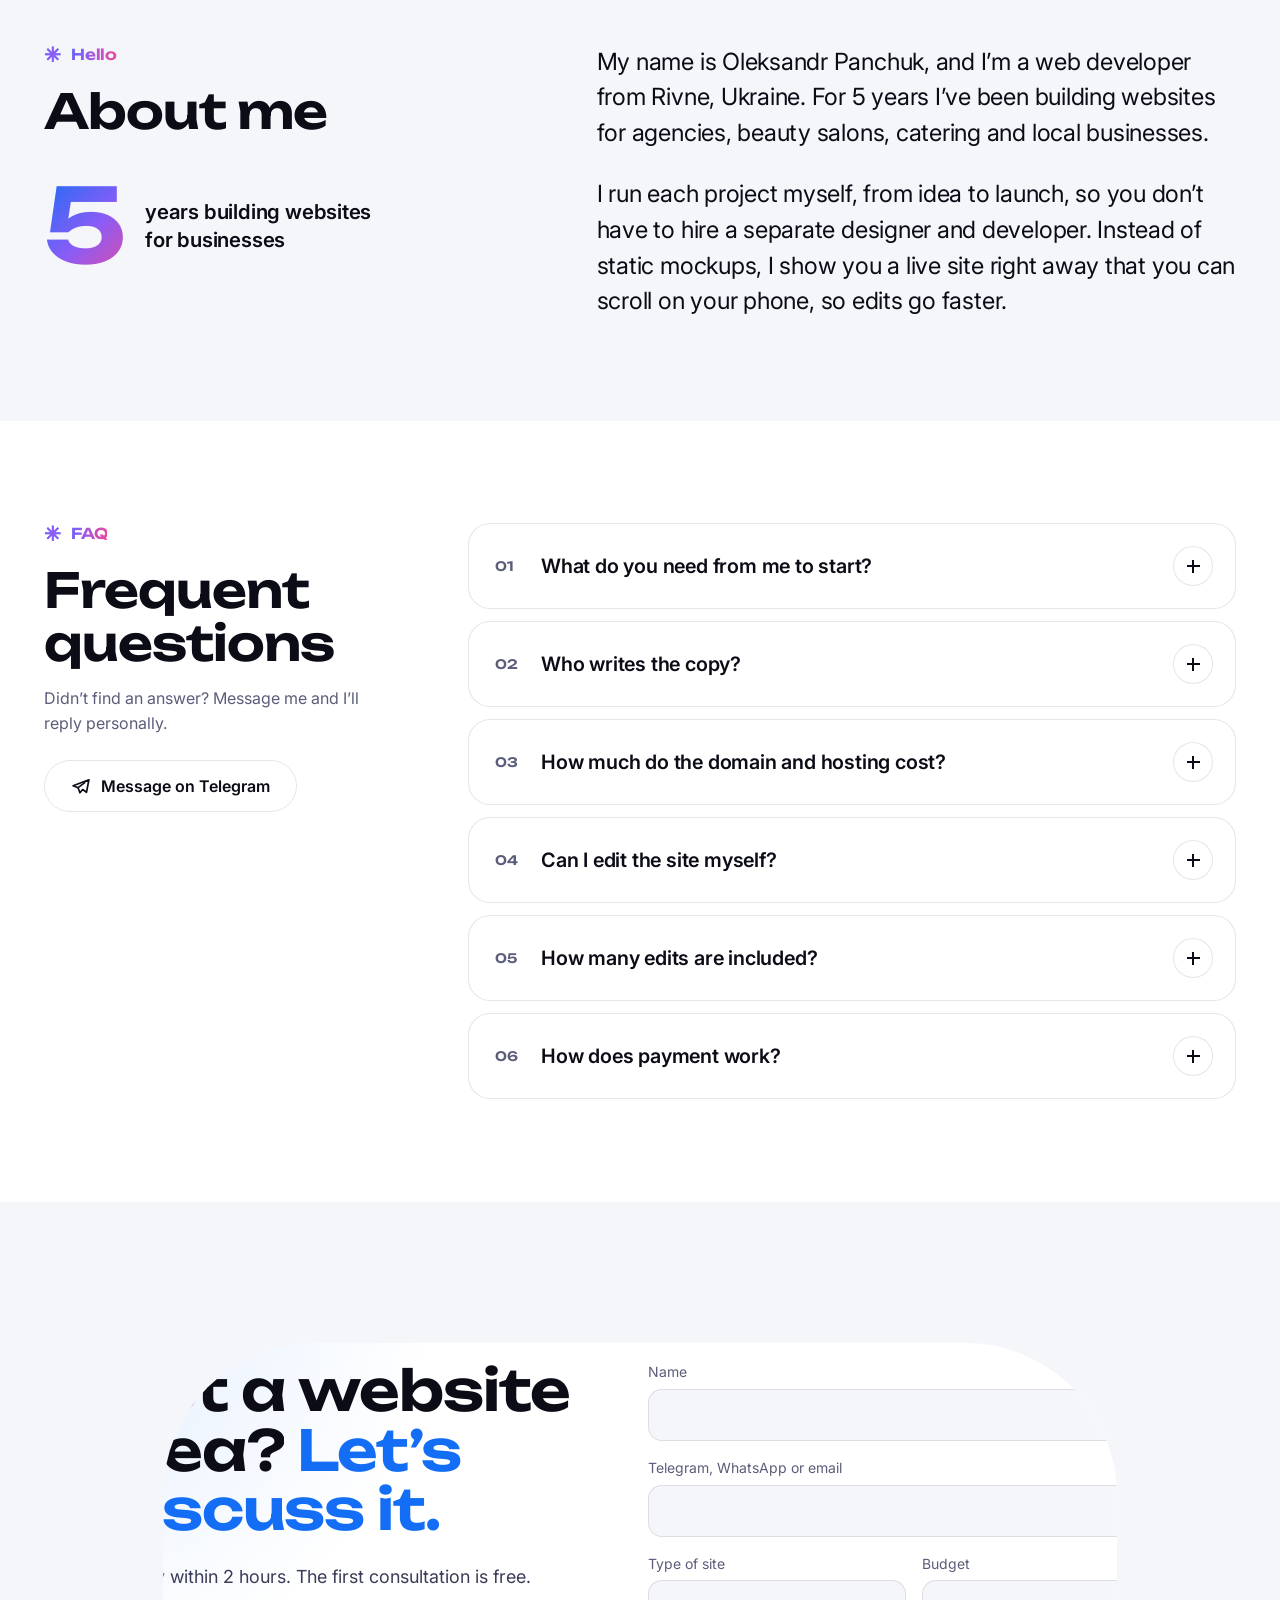
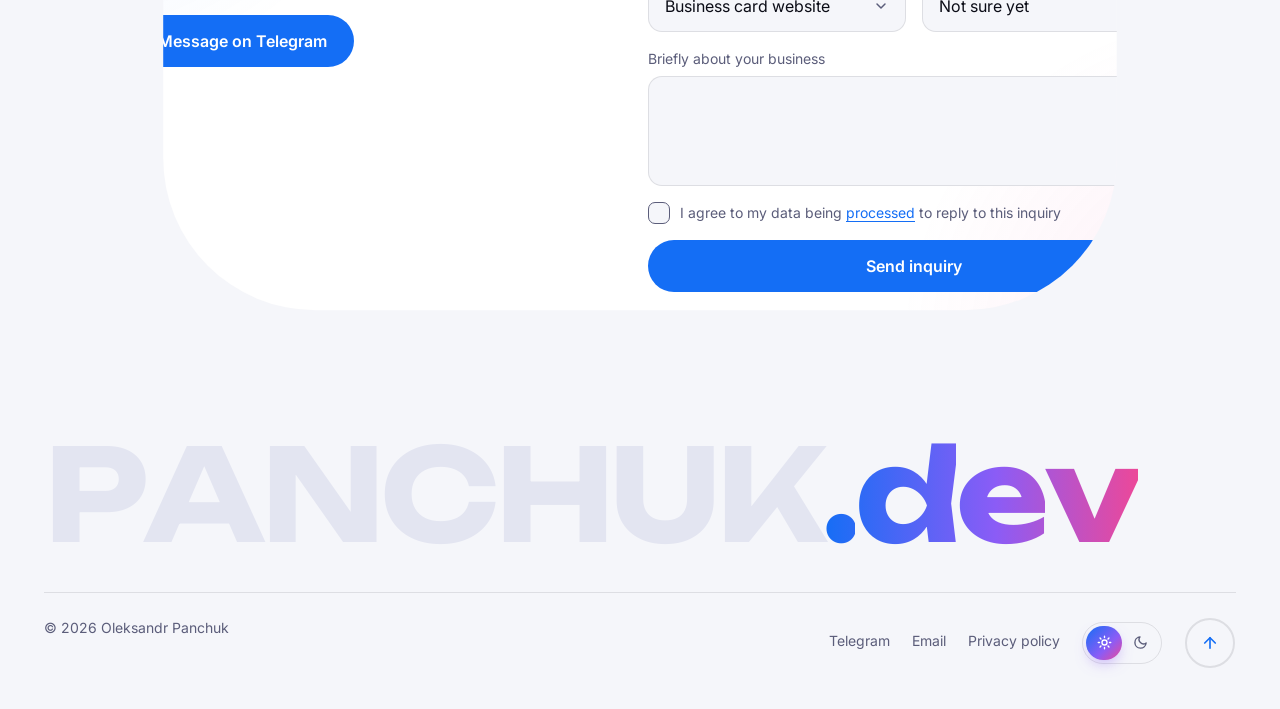
==== commit 9cfe5ebc: "Add privacy policy pages (UA/EN); link from footer and consent checkbox Co-Authored-By: Claude Opus " ====
--- a/en/index.html
+++ b/en/index.html
@@ -45,9 +45,9 @@
       href="https://fonts.googleapis.com/css2?family=Inter:wght@400;500;600;700&family=Unbounded:wght@500;600;700&display=swap"
       rel="stylesheet"
     />
-    <link rel="stylesheet" href="../css/style.css?v=202611261446" />
-    <link rel="stylesheet" href="../css/fx.css?v=202611261446" />
-    <link rel="stylesheet" href="../css/fx-pro.css?v=202611261446" />
+    <link rel="stylesheet" href="../css/style.css?v=202611261449" />
+    <link rel="stylesheet" href="../css/fx.css?v=202611261449" />
+    <link rel="stylesheet" href="../css/fx-pro.css?v=202611261449" />
   </head>
   <body>
     <div class="pl" aria-hidden="true">
@@ -867,7 +867,7 @@
                 </label>
                 <label class="check"
                   ><input type="checkbox" name="consent" required /><span
-                    >I agree to my data being processed to reply to this inquiry</span
+                    >I agree to my data being <a href="privacy.html" target="_blank">processed</a> to reply to this inquiry</span
                   ></label
                 >
                 <button class="btn btn-primary" type="submit">Send inquiry</button>
@@ -884,7 +884,7 @@
             <span>© 2026 Oleksandr Panchuk</span>
             <span class="foot-links">
               <a href="https://t.me/oleksandr_panchuk" target="_blank" rel="noopener">Telegram</a>
-              <a href="mailto:sanyok185@gmail.com">Email</a> <a href="#top">Privacy policy</a>
+              <a href="mailto:sanyok185@gmail.com">Email</a> <a href="privacy.html">Privacy policy</a>
               <span class="foot-ctrl"><button class="theme-switch" type="button" data-theme-toggle aria-label="Switch theme" title="Switch theme">
                 <span class="ts-thumb" aria-hidden="true"></span><span class="ts-i ts-sun"><svg width="15" height="15" viewBox="0 0 24 24" fill="none" stroke="currentColor" stroke-width="2.2" stroke-linecap="round" stroke-linejoin="round" aria-hidden="true"><circle cx="12" cy="12" r="4"></circle><path d="M12 2v2M12 20v2M4.9 4.9l1.4 1.4M17.7 17.7l1.4 1.4M2 12h2M20 12h2M4.9 19.1l1.4-1.4M17.7 6.3l1.4-1.4"></path></svg></span><span class="ts-i ts-moon"><svg width="15" height="15" viewBox="0 0 24 24" fill="none" stroke="currentColor" stroke-width="2.2" stroke-linecap="round" stroke-linejoin="round" aria-hidden="true"><path d="M21 12.8A9 9 0 1 1 11.2 3a7 7 0 0 0 9.8 9.8z"></path></svg></span>
               </button>
@@ -926,9 +926,9 @@
         </svg>
       </a>
     </div>
-    <script src="../js/main.js?v=202611261446" defer></script>
-    <script src="../js/fx.js?v=202611261446" defer></script>
-    <script src="../js/vendor/lenis.min.js?v=202611261446" defer></script>
-    <script src="../js/fx-pro.js?v=202611261446" defer></script>
+    <script src="../js/main.js?v=202611261449" defer></script>
+    <script src="../js/fx.js?v=202611261449" defer></script>
+    <script src="../js/vendor/lenis.min.js?v=202611261449" defer></script>
+    <script src="../js/fx-pro.js?v=202611261449" defer></script>
   </body>
 </html>
--- a/css/style.css
+++ b/css/style.css
@@ -608,3 +608,28 @@
   /* У «Процесі» заголовок довгий, і підзаголовок стоїть під ним — там лишаємо зліва */
   #process .head .sub { margin-left: 0; text-align: left; }
 }
+
+/* ===== Сторінка політики конфіденційності ===== */
+.legal-page .tools { margin-left: auto; }
+.legal-page .hdr .lang { display: inline-flex; }
+.legal-back { gap: 8px; }
+.legal { padding: clamp(40px, 6vw, 80px) 0 var(--sec-y); }
+.legal-in { max-width: 820px; }
+.legal-h { font-size: clamp(24px, 7.2vw, 60px); overflow-wrap: anywhere; line-height: 1.05; margin: 0 0 14px; }
+.legal-date { margin: 0 0 28px; font-size: 14px; color: var(--muted); }
+.legal-lead { margin: 0 0 8px; padding: 22px 24px; border-radius: 20px; font-size: 18px; line-height: 1.6; color: var(--strong); border: 1px solid transparent; background: linear-gradient(var(--card), var(--card)) padding-box, linear-gradient(120deg, #146ef5, #8b5cf6 55%, #ec4899) border-box; }
+.legal-sec { padding: 32px 0 0; }
+.legal-sec h2 { margin: 0 0 12px; font: 600 clamp(20px, 2vw, 24px)/1.3 Unbounded, Inter, sans-serif; letter-spacing: -0.02em; color: var(--strong); }
+.legal-sec p, .legal-sec li { font-size: 17px; line-height: 1.7; color: var(--text); }
+.legal-sec p { margin: 0 0 12px; }
+.legal-sec ul { margin: 0; padding: 0; list-style: none; display: flex; flex-direction: column; gap: 10px; }
+.legal-sec li { position: relative; padding-left: 22px; }
+.legal-sec li::before { content: ""; position: absolute; left: 2px; top: .7em; width: 7px; height: 7px; border-radius: 50%; background: linear-gradient(135deg, #146ef5, #ec4899); }
+.legal-sec b { color: var(--strong); }
+.legal-sec a, .check a { color: var(--accent); text-decoration: underline; text-underline-offset: 3px; }
+.pf.dark .legal-sec a, .pf.dark .check a { color: var(--accent-2); }
+@media screen and (max-width: 640px) {
+  /* На телефоні на головну веде логотип */
+  .legal-back { display: none; }
+  .legal-sec p, .legal-sec li { font-size: 16px; }
+}
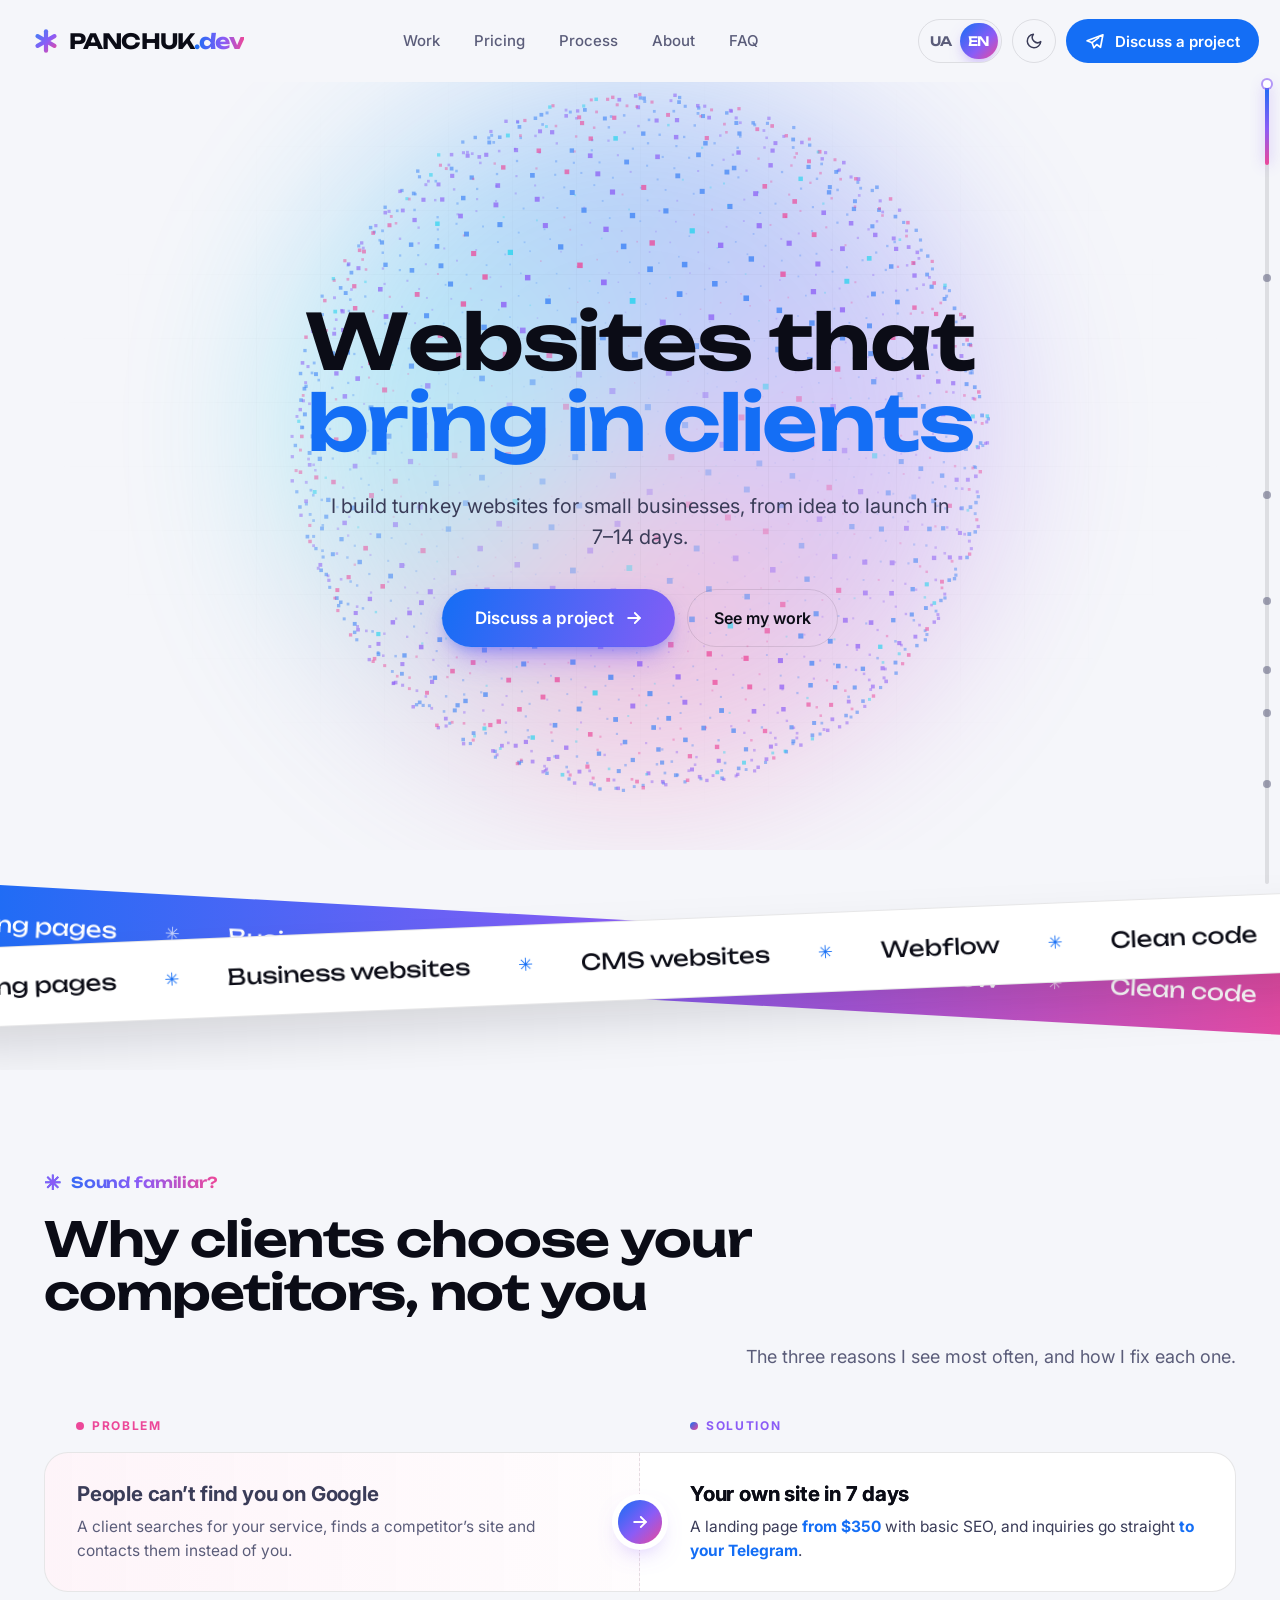
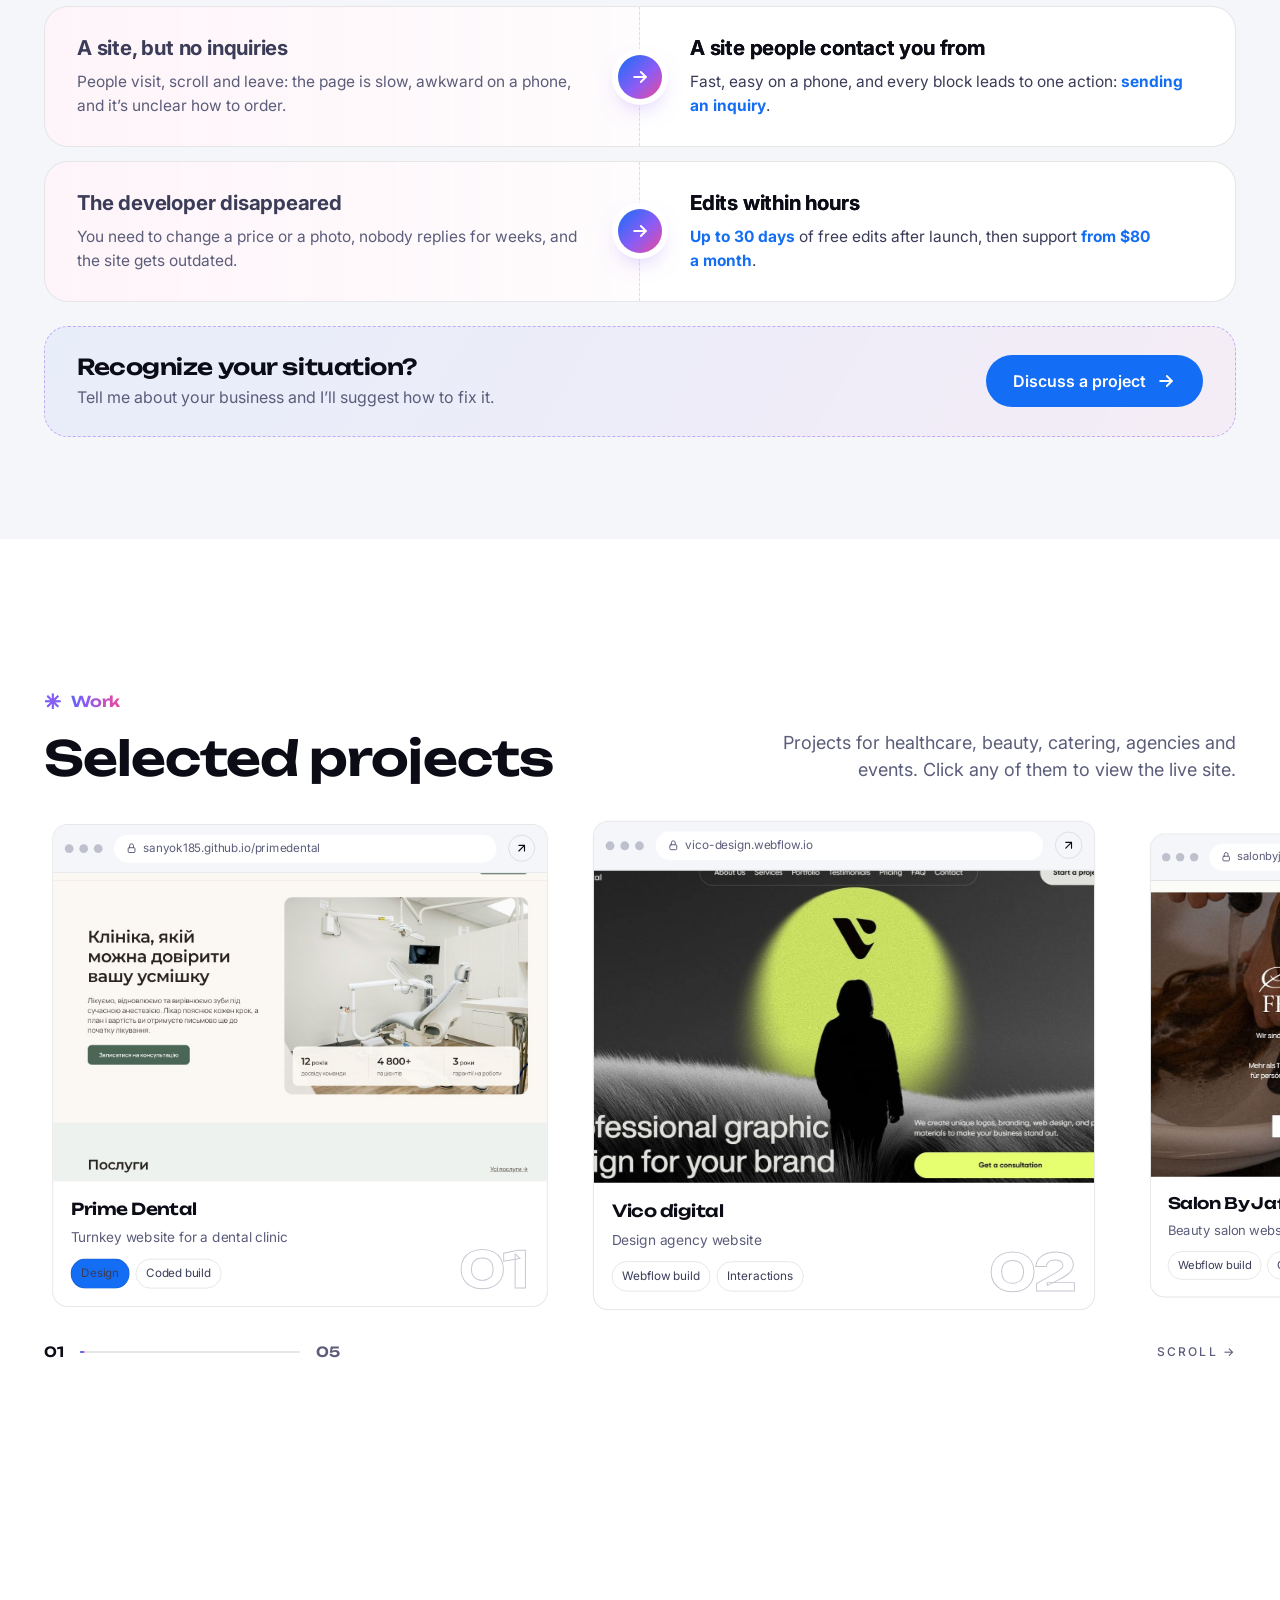
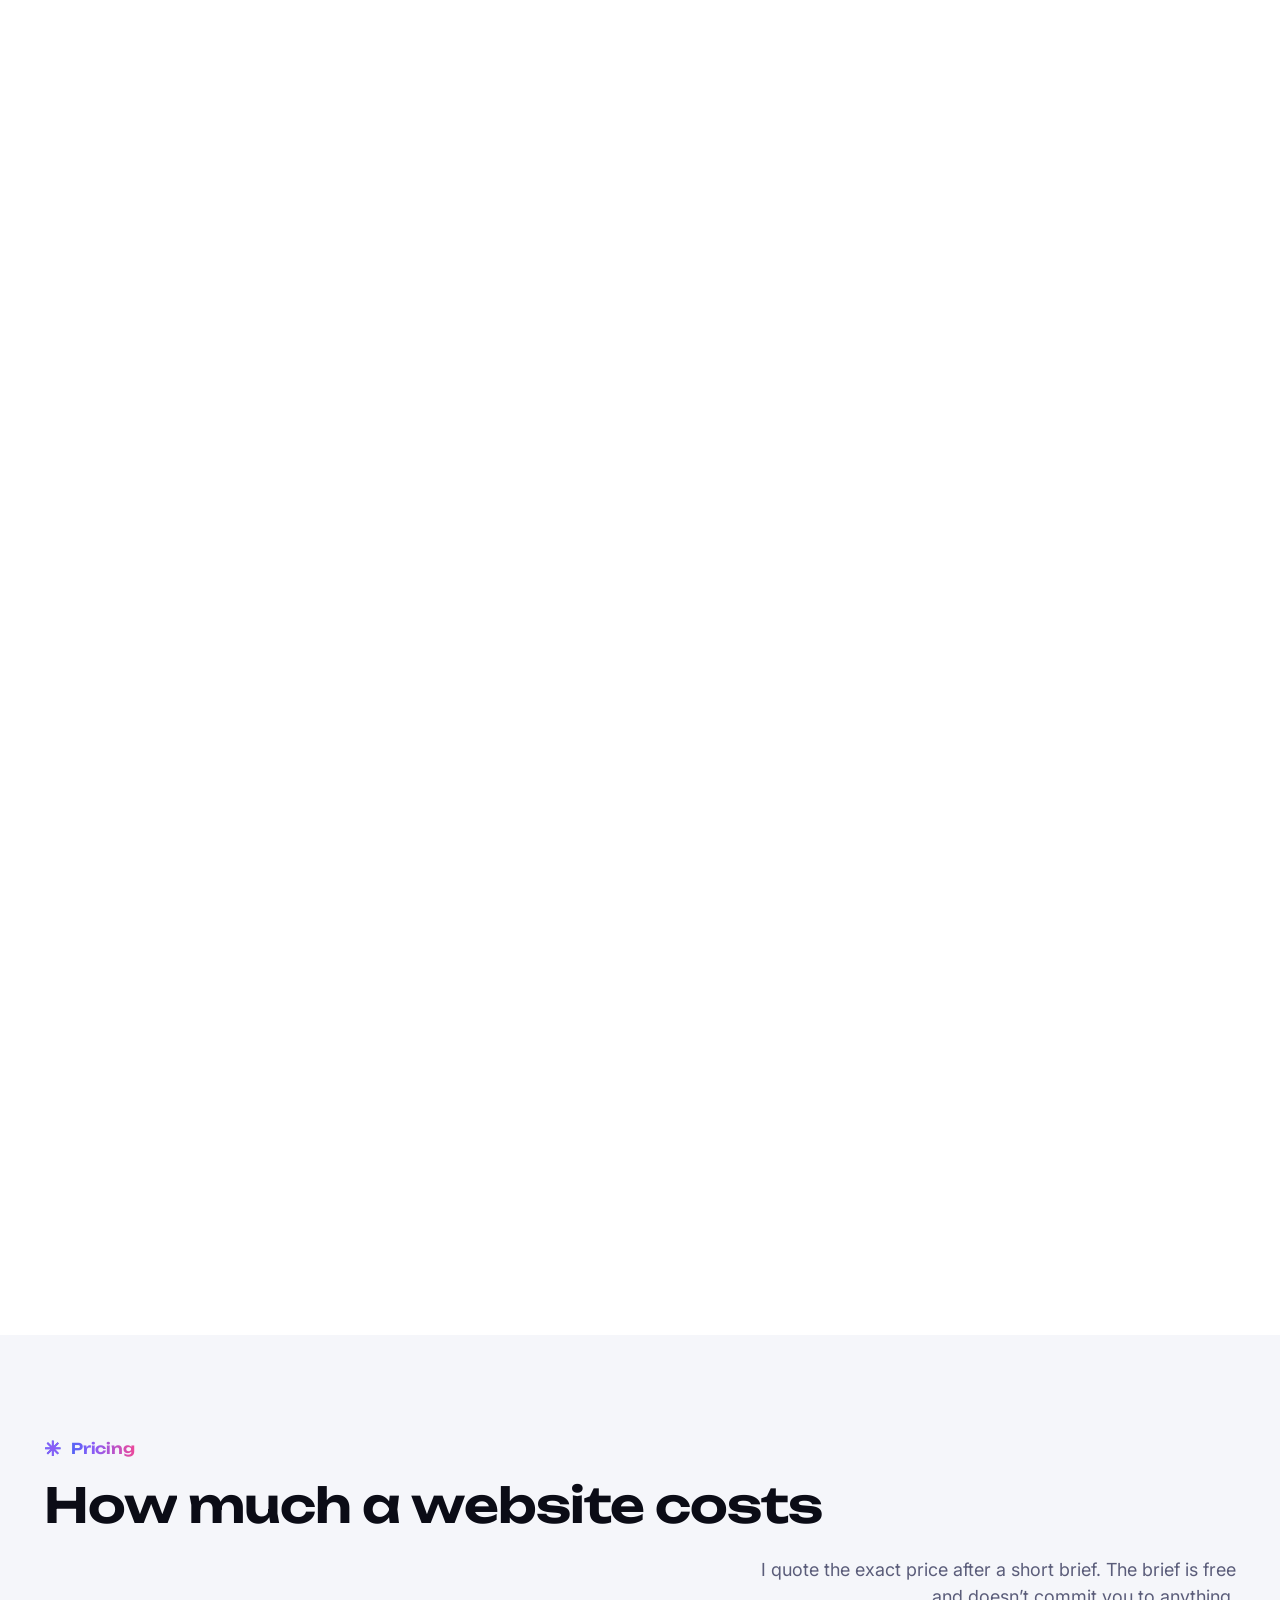
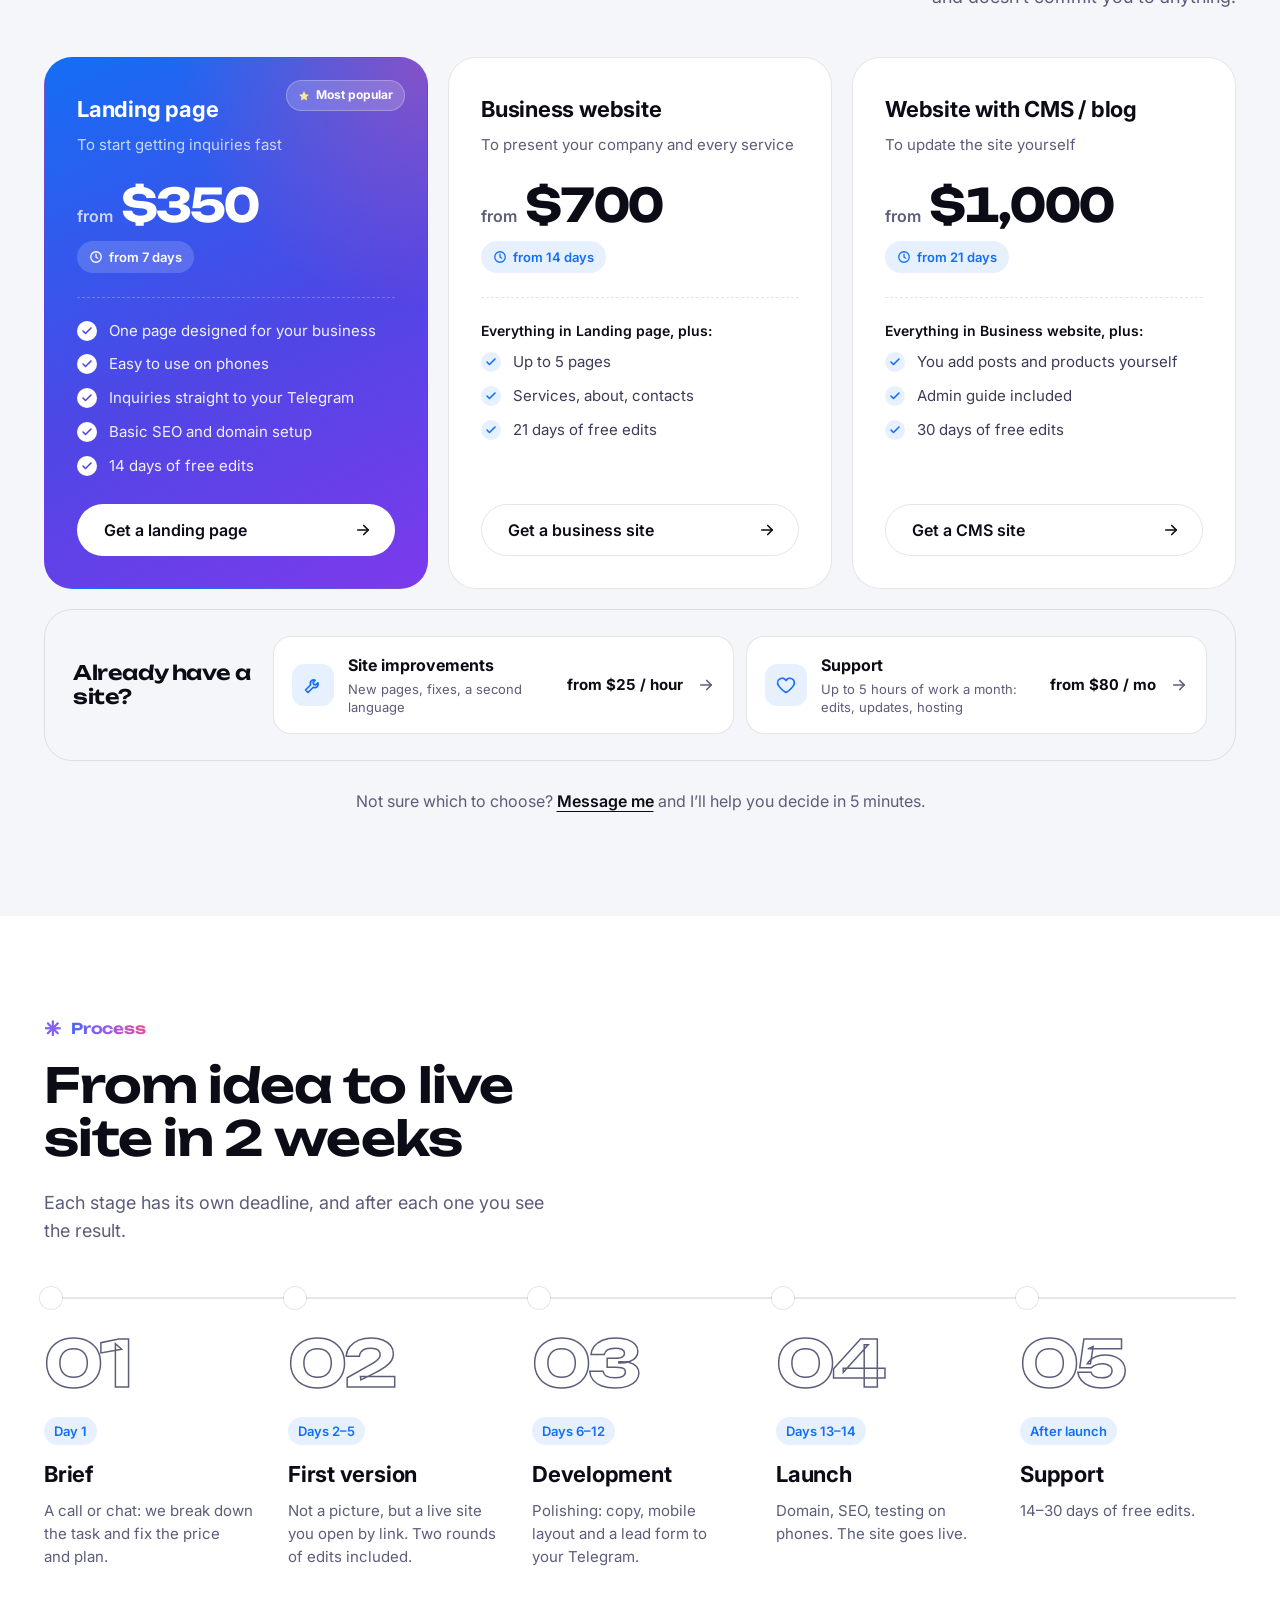
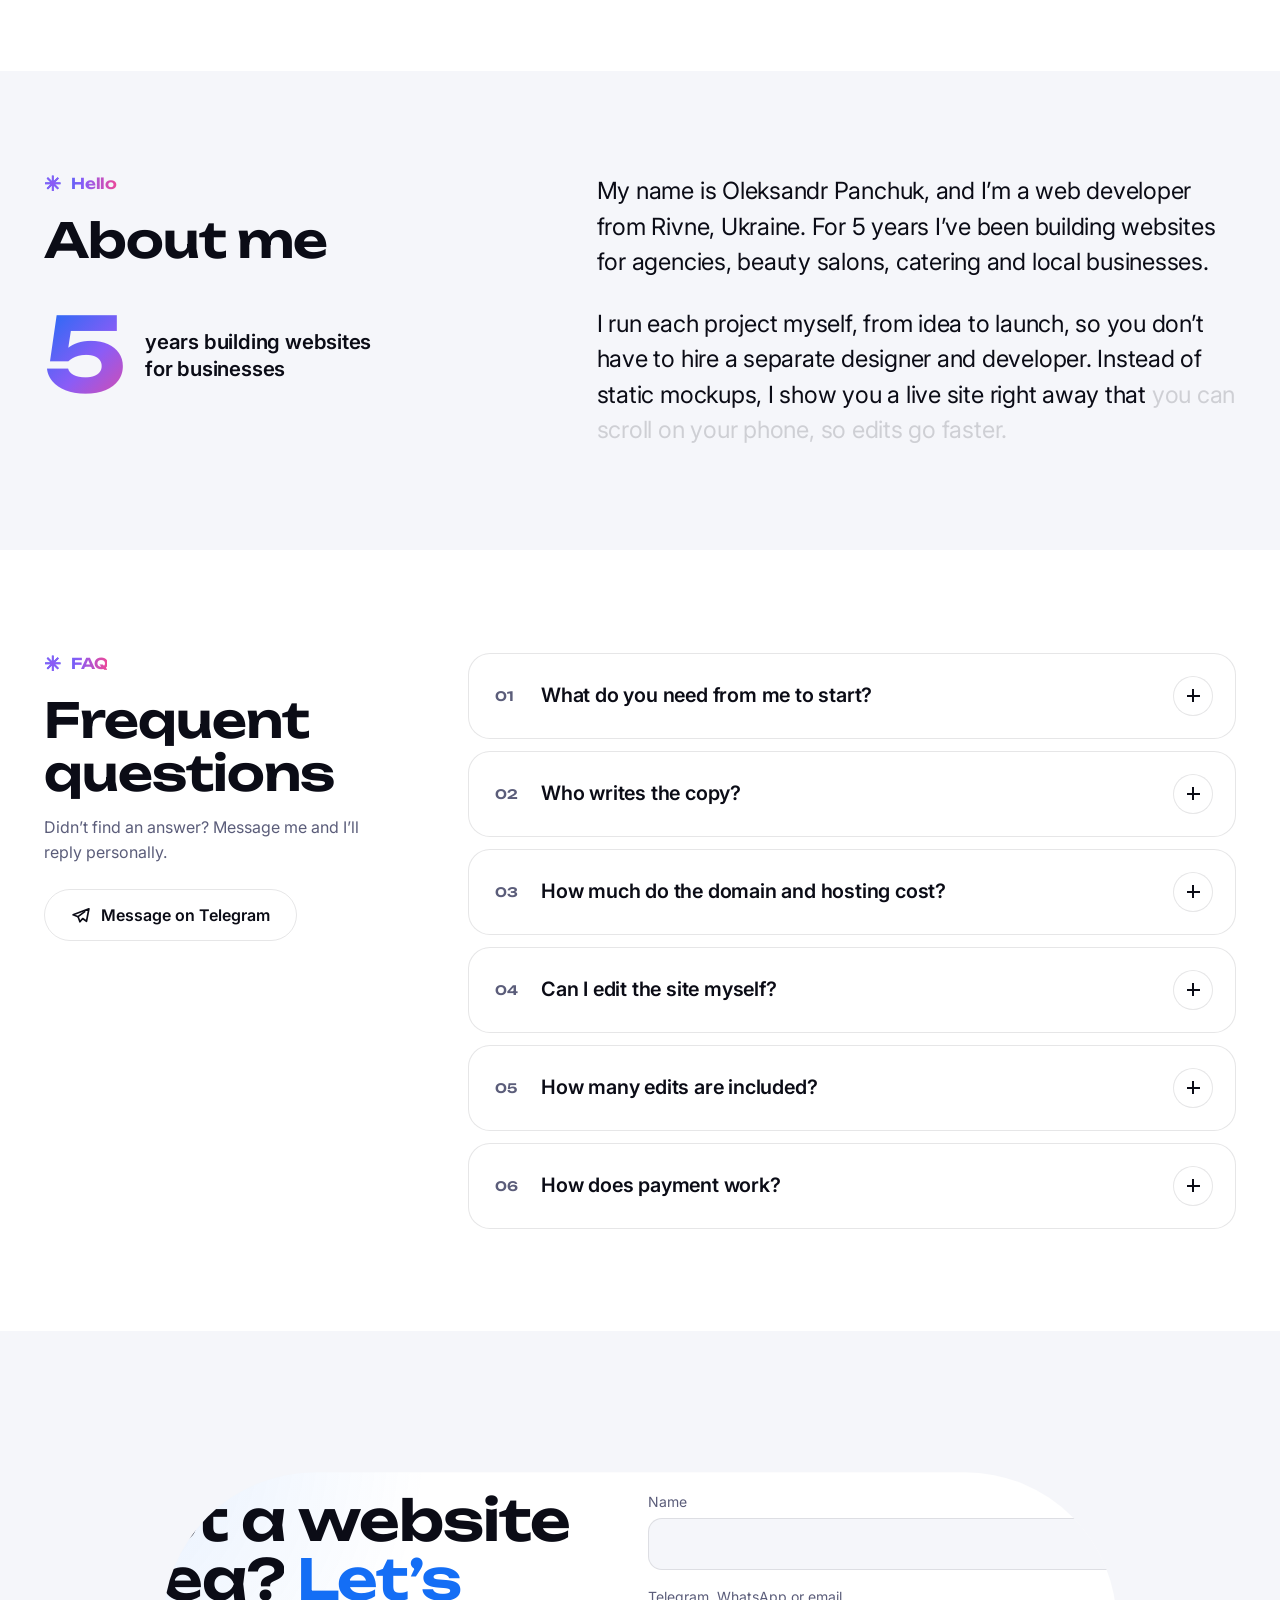
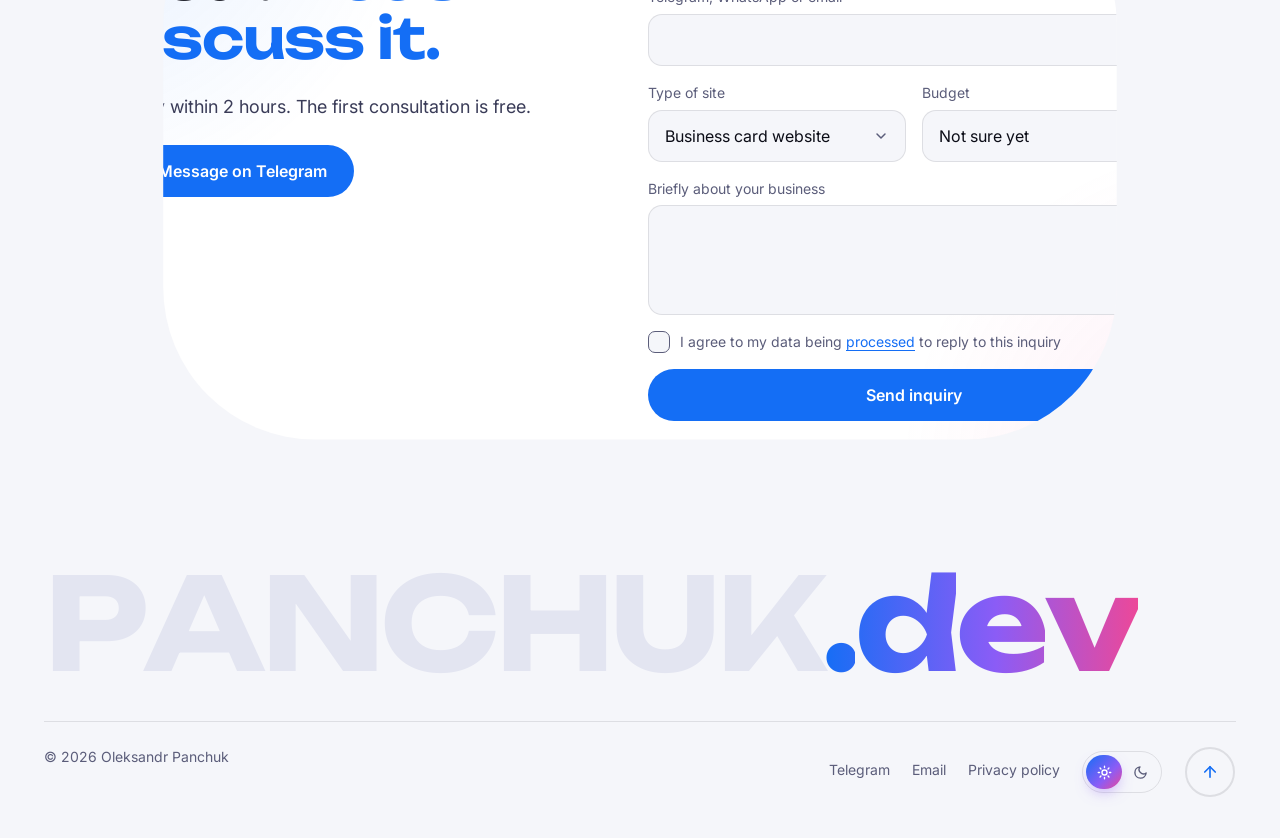
==== commit 2e40720f: "Pain points: selling copy, no duplicate icons, closing CTA; privacy page without label Co-Authored-B" ====
--- a/en/index.html
+++ b/en/index.html
@@ -45,9 +45,9 @@
       href="https://fonts.googleapis.com/css2?family=Inter:wght@400;500;600;700&family=Unbounded:wght@500;600;700&display=swap"
       rel="stylesheet"
     />
-    <link rel="stylesheet" href="../css/style.css?v=202611261449" />
-    <link rel="stylesheet" href="../css/fx.css?v=202611261449" />
-    <link rel="stylesheet" href="../css/fx-pro.css?v=202611261449" />
+    <link rel="stylesheet" href="../css/style.css?v=202611261453" />
+    <link rel="stylesheet" href="../css/fx.css?v=202611261453" />
+    <link rel="stylesheet" href="../css/fx-pro.css?v=202611261453" />
   </head>
   <body>
     <div class="pl" aria-hidden="true">
@@ -223,44 +223,30 @@
             <div class="head">
               <div>
                 <div class="tag">Sound familiar?</div>
-                <h2 class="display h2">Three reasons clients go to your competitors</h2>
-              </div>
-              <p class="sub">Each of them can be fixed. Here’s how I do it.</p>
+                <h2 class="display h2">Why clients choose your competitors, not you</h2>
+              </div>
+              <p class="sub">The three reasons I see most often, and how I fix each one.</p>
             </div>
             <div class="ps">
               <div class="ps-cols" aria-hidden="true"><span class="ps-col-p">Problem</span><span class="ps-col-s">Solution</span></div>
               <div class="ps-row">
-                <div class="ps-problem">
-                  <span class="ps-ic ps-ic-x"><svg width="16" height="16" viewBox="0 0 24 24" fill="none" stroke="currentColor" stroke-width="2.6" stroke-linecap="round" aria-hidden="true"><path d="M7 7l10 10M17 7 7 17"></path></svg></span>
-                  <div><h3 class="ps-t">You’re not online</h3><p>People search for your service on Google and find someone else.</p></div>
-                </div>
+                <div class="ps-problem" data-k="Problem"><h3 class="ps-t">People can’t find you on Google</h3><p>A client searches for your service, finds a competitor’s site and contacts them instead of you.</p></div>
                 <div class="ps-arrow" aria-hidden="true"><span><svg width="20" height="20" viewBox="0 0 24 24" fill="none" stroke="currentColor" stroke-width="2.2" stroke-linecap="round" stroke-linejoin="round" aria-hidden="true"><path d="M5 12h14"></path><path d="m13 6 6 6-6 6"></path></svg></span></div>
-                <div class="ps-solution">
-                  <span class="ps-ic ps-ic-ok"><svg width="16" height="16" viewBox="0 0 24 24" fill="none" stroke="currentColor" stroke-width="3" stroke-linecap="round" stroke-linejoin="round" aria-hidden="true"><path d="M20 6 9 17l-5-5"></path></svg></span>
-                  <div><h3 class="ps-t">A landing page in 7 days</h3><p>With a form that sends inquiries straight to your Telegram.</p></div>
-                </div>
+                <div class="ps-solution" data-k="Solution"><h3 class="ps-t">Your own site in 7 days</h3><p>A landing page <b>from $350</b> with basic SEO, and inquiries go straight <b>to your Telegram</b>.</p></div>
               </div>
               <div class="ps-row">
-                <div class="ps-problem">
-                  <span class="ps-ic ps-ic-x"><svg width="16" height="16" viewBox="0 0 24 24" fill="none" stroke="currentColor" stroke-width="2.6" stroke-linecap="round" aria-hidden="true"><path d="M7 7l10 10M17 7 7 17"></path></svg></span>
-                  <div><h3 class="ps-t">A site, but no inquiries</h3><p>Slow, awkward on phones, and it’s unclear what to do next.</p></div>
-                </div>
+                <div class="ps-problem" data-k="Problem"><h3 class="ps-t">A site, but no inquiries</h3><p>People visit, scroll and leave: the page is slow, awkward on a phone, and it’s unclear how to order.</p></div>
                 <div class="ps-arrow" aria-hidden="true"><span><svg width="20" height="20" viewBox="0 0 24 24" fill="none" stroke="currentColor" stroke-width="2.2" stroke-linecap="round" stroke-linejoin="round" aria-hidden="true"><path d="M5 12h14"></path><path d="m13 6 6 6-6 6"></path></svg></span></div>
-                <div class="ps-solution">
-                  <span class="ps-ic ps-ic-ok"><svg width="16" height="16" viewBox="0 0 24 24" fill="none" stroke="currentColor" stroke-width="3" stroke-linecap="round" stroke-linejoin="round" aria-hidden="true"><path d="M20 6 9 17l-5-5"></path></svg></span>
-                  <div><h3 class="ps-t">A site that sells</h3><p>Fast, easy on phones, and everything leads to one action: sending an inquiry.</p></div>
-                </div>
+                <div class="ps-solution" data-k="Solution"><h3 class="ps-t">A site people contact you from</h3><p>Fast, easy on a phone, and every block leads to one action: <b>sending an inquiry</b>.</p></div>
               </div>
               <div class="ps-row">
-                <div class="ps-problem">
-                  <span class="ps-ic ps-ic-x"><svg width="16" height="16" viewBox="0 0 24 24" fill="none" stroke="currentColor" stroke-width="2.6" stroke-linecap="round" aria-hidden="true"><path d="M7 7l10 10M17 7 7 17"></path></svg></span>
-                  <div><h3 class="ps-t">The developer disappeared</h3><p>You need to change a price or a photo, and nobody replies for weeks.</p></div>
-                </div>
+                <div class="ps-problem" data-k="Problem"><h3 class="ps-t">The developer disappeared</h3><p>You need to change a price or a photo, nobody replies for weeks, and the site gets outdated.</p></div>
                 <div class="ps-arrow" aria-hidden="true"><span><svg width="20" height="20" viewBox="0 0 24 24" fill="none" stroke="currentColor" stroke-width="2.2" stroke-linecap="round" stroke-linejoin="round" aria-hidden="true"><path d="M5 12h14"></path><path d="m13 6 6 6-6 6"></path></svg></span></div>
-                <div class="ps-solution">
-                  <span class="ps-ic ps-ic-ok"><svg width="16" height="16" viewBox="0 0 24 24" fill="none" stroke="currentColor" stroke-width="3" stroke-linecap="round" stroke-linejoin="round" aria-hidden="true"><path d="M20 6 9 17l-5-5"></path></svg></span>
-                  <div><h3 class="ps-t">Support after launch</h3><p>I make small edits within a few hours. You always know who to message.</p></div>
-                </div>
+                <div class="ps-solution" data-k="Solution"><h3 class="ps-t">Edits within hours</h3><p><b>Up to 30 days</b> of free edits after launch, then support <b>from $80 a month</b>.</p></div>
+              </div>
+              <div class="ps-cta">
+                <div><p class="ps-cta-t">Recognize your situation?</p><p class="ps-cta-p">Tell me about your business and I’ll suggest how to fix it.</p></div>
+                <a class="btn btn-primary" href="#contact" data-lead-open><span>Discuss a project</span><svg width="20" height="20" viewBox="0 0 24 24" fill="none" stroke="currentColor" stroke-width="2.2" stroke-linecap="round" stroke-linejoin="round" aria-hidden="true"><path d="M5 12h14"></path><path d="m13 6 6 6-6 6"></path></svg></a>
               </div>
             </div>
           </div>
@@ -926,9 +912,9 @@
         </svg>
       </a>
     </div>
-    <script src="../js/main.js?v=202611261449" defer></script>
-    <script src="../js/fx.js?v=202611261449" defer></script>
-    <script src="../js/vendor/lenis.min.js?v=202611261449" defer></script>
-    <script src="../js/fx-pro.js?v=202611261449" defer></script>
+    <script src="../js/main.js?v=202611261453" defer></script>
+    <script src="../js/fx.js?v=202611261453" defer></script>
+    <script src="../js/vendor/lenis.min.js?v=202611261453" defer></script>
+    <script src="../js/fx-pro.js?v=202611261453" defer></script>
   </body>
 </html>
--- a/css/style.css
+++ b/css/style.css
@@ -99,13 +99,10 @@
 .ps-col-s::before { background: linear-gradient(135deg, #146ef5, #ec4899); }
 .ps-row { position: relative; display: grid; grid-template-columns: 1fr 1fr; border-radius: 24px; border: 1px solid var(--line); background: var(--card); overflow: hidden; transition: border-color .35s, box-shadow .45s; }
 .ps-row:hover { border-color: rgba(139, 92, 246, .45); box-shadow: 0 26px 60px -32px rgba(139, 92, 246, .5); }
-.ps-problem, .ps-solution { display: flex; align-items: flex-start; gap: 16px; padding: 28px 32px; }
+.ps-problem, .ps-solution { padding: 28px 32px; }
 .ps-problem { padding-right: 48px; border-right: 1px dashed var(--line); background: linear-gradient(90deg, rgba(236, 72, 153, .06), rgba(236, 72, 153, .015)); }
 .ps-solution { padding-left: 50px; }
-.ps-ic { flex: none; width: 34px; height: 34px; margin-top: 1px; display: flex; align-items: center; justify-content: center; border-radius: 50%; }
-.ps-ic-x { color: #ec4899; background: rgba(236, 72, 153, .12); }
-.ps-ic-ok { color: #fff; background: linear-gradient(135deg, #146ef5, #8b5cf6 55%, #ec4899); box-shadow: 0 6px 14px -6px rgba(139, 92, 246, .7); }
-.ps-t { margin: 4px 0 6px; font-size: clamp(18px, 1.6vw, 21px); font-weight: 700; letter-spacing: -0.01em; line-height: 1.3; color: var(--strong); }
+.ps-t { margin: 0 0 8px; font-size: clamp(18px, 1.6vw, 21px); font-weight: 700; letter-spacing: -0.01em; line-height: 1.3; color: var(--strong); }
 .ps-problem .ps-t { color: var(--text); }
 .ps-problem p, .ps-solution p { margin: 0; font-size: 15.5px; line-height: 1.55; }
 .ps-problem p { color: var(--muted); }
@@ -633,3 +630,23 @@
   .legal-back { display: none; }
   .legal-sec p, .legal-sec li { font-size: 16px; }
 }
+
+/* Рішення: ключові факти виділені кольором */
+.ps-solution b { font-weight: 700; color: var(--accent); }
+.pf.dark .ps-solution b { color: var(--accent-2); }
+.ps-solution .ps-t { background: linear-gradient(90deg, var(--strong), var(--strong)); -webkit-background-clip: text; background-clip: text; }
+/* Заклик наприкінці секції */
+.ps-cta { margin-top: 10px; display: flex; align-items: center; justify-content: space-between; gap: 20px 32px; flex-wrap: wrap; padding: 26px 32px; border-radius: 24px; border: 1px dashed rgba(139, 92, 246, .45); background: linear-gradient(120deg, rgba(20, 110, 245, .06), rgba(139, 92, 246, .06) 55%, rgba(236, 72, 153, .05)); }
+.ps-cta p { margin: 0; }
+.ps-cta-t { font: 600 clamp(19px, 1.8vw, 22px)/1.3 Unbounded, Inter, sans-serif; letter-spacing: -0.02em; color: var(--strong); }
+.ps-cta-p { margin-top: 4px !important; color: var(--muted); font-size: 16px; }
+.ps-cta .btn svg { transition: transform .45s cubic-bezier(.34, 1.56, .64, 1); }
+.ps-cta .btn:hover svg { transform: translateX(4px); }
+@media screen and (max-width: 767px) {
+  /* На телефоні колонок немає — підпис над кожною половиною */
+  .ps-problem::before, .ps-solution::before { content: attr(data-k); display: block; margin-bottom: 8px; font-size: 11px; font-weight: 700; text-transform: uppercase; letter-spacing: .14em; }
+  .ps-problem::before { color: #ec4899; }
+  .ps-solution::before { color: #8b5cf6; }
+  .ps-cta { padding: 22px 20px; }
+  .ps-cta .btn { width: 100%; }
+}
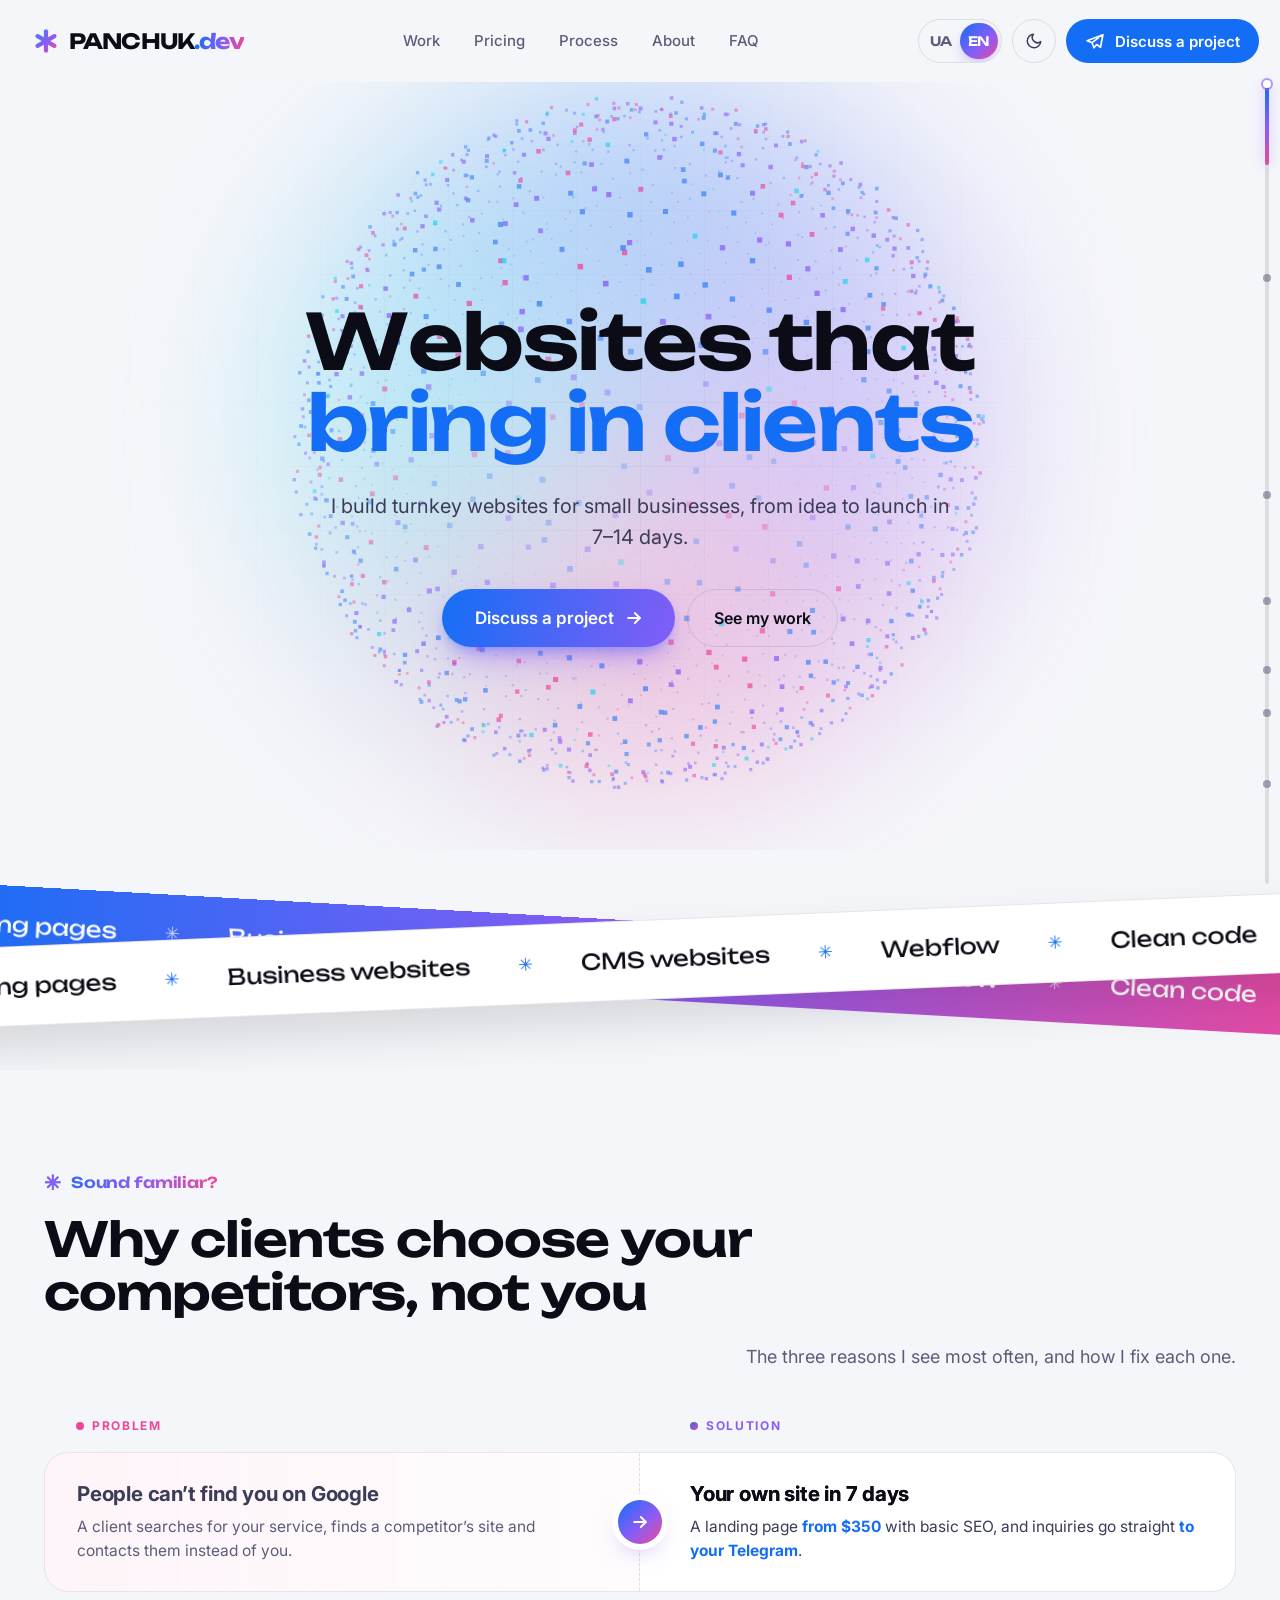
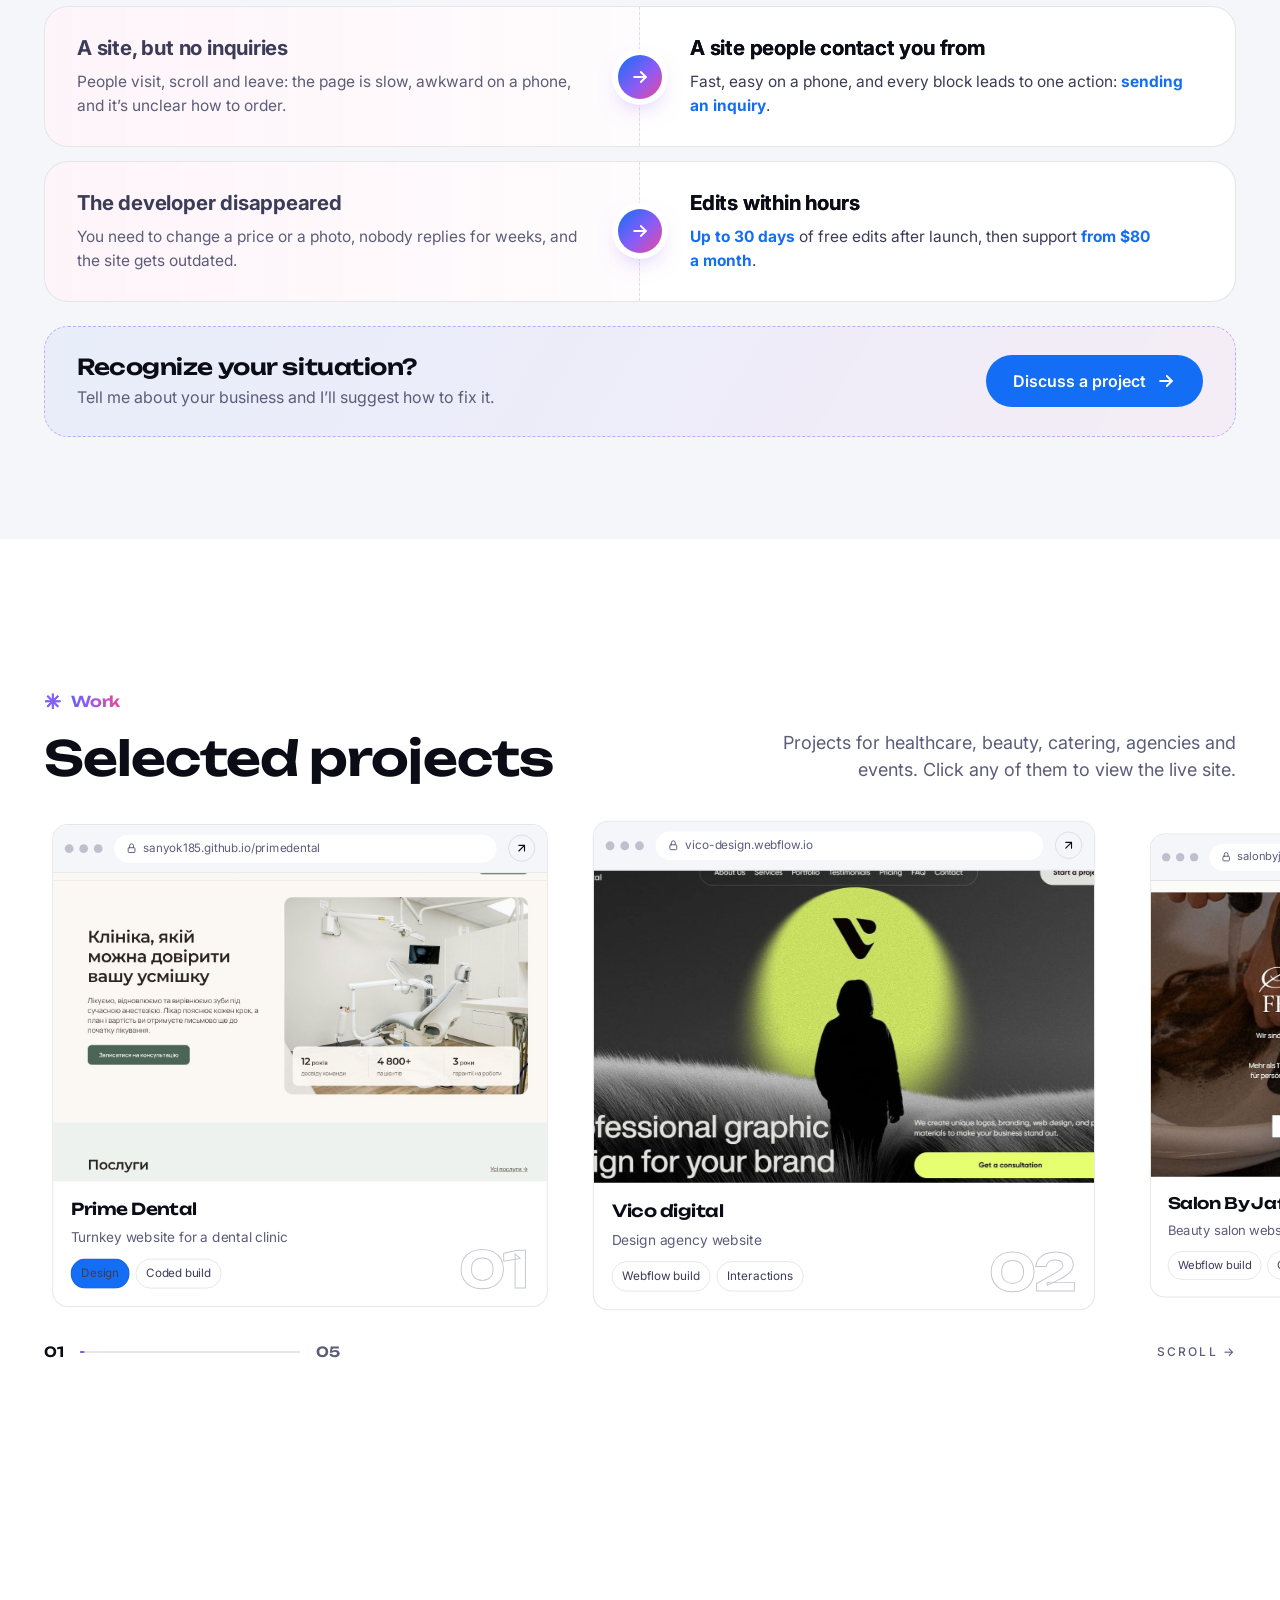
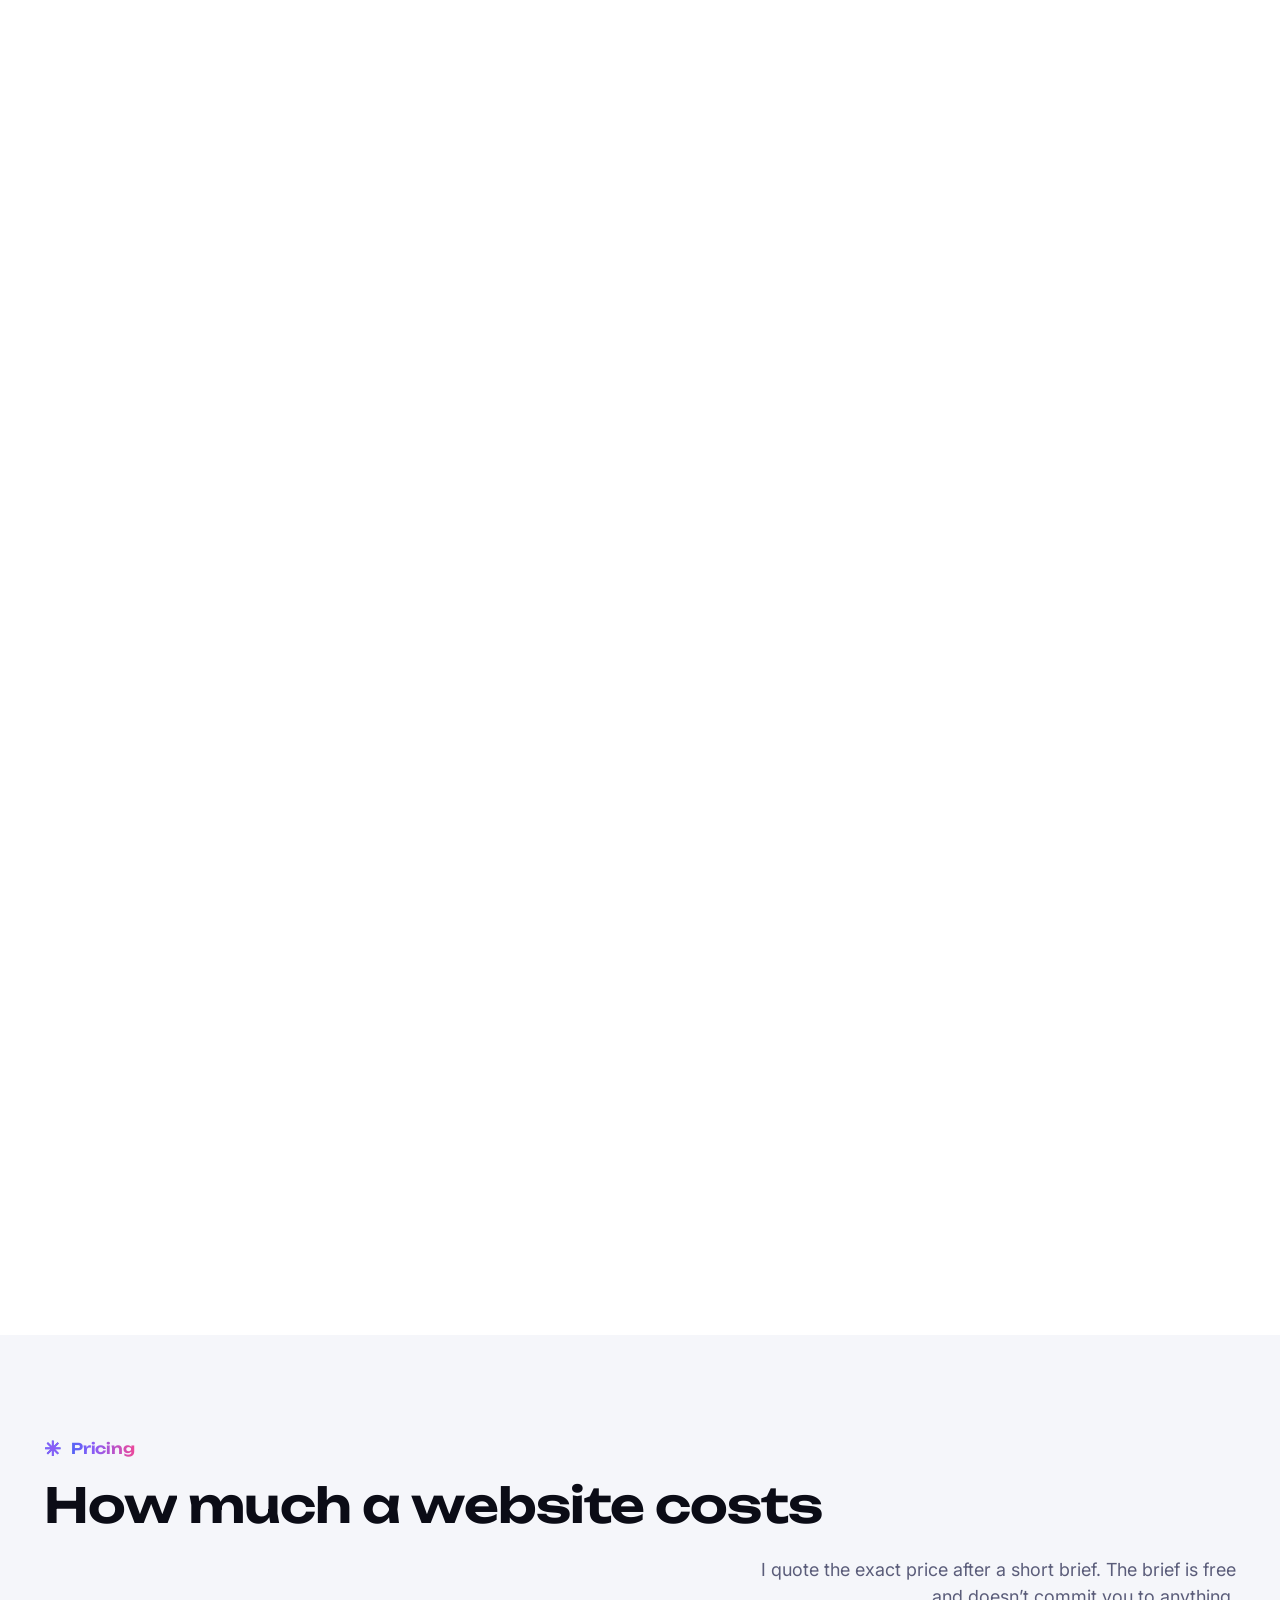
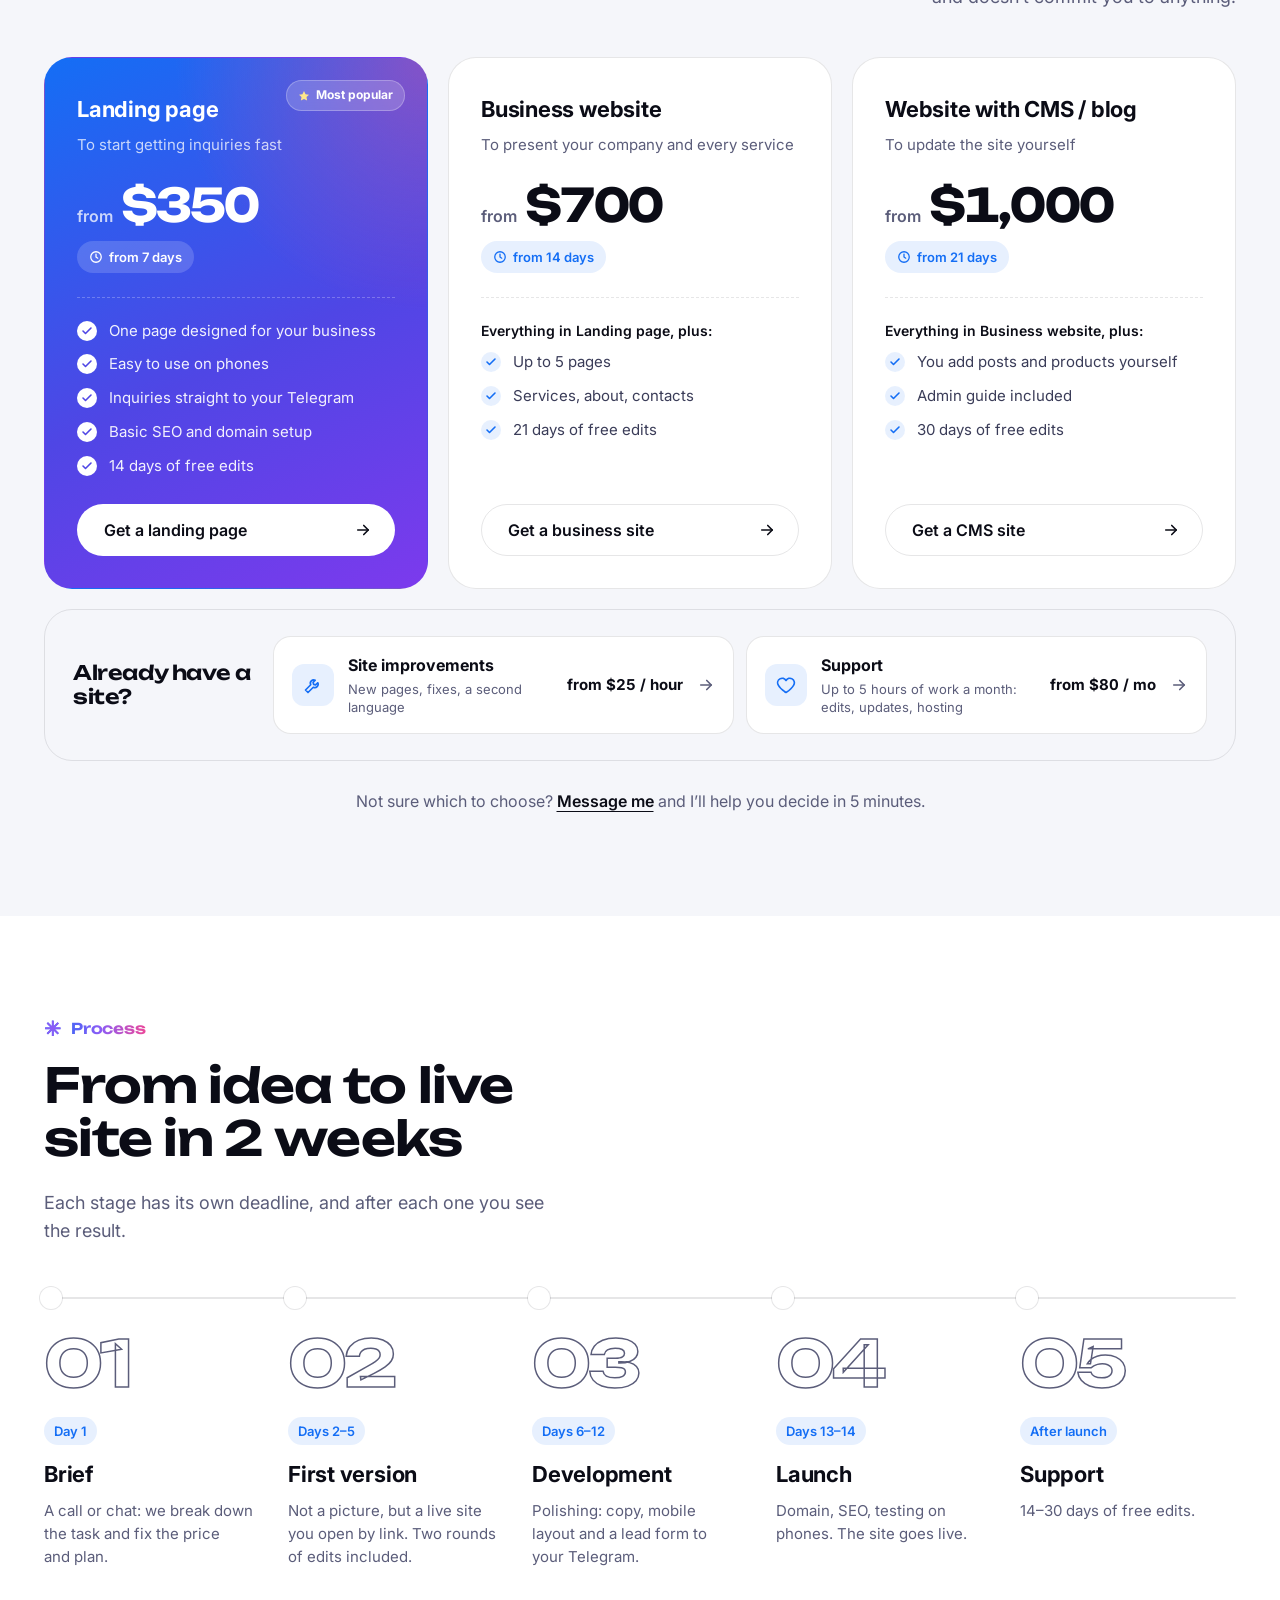
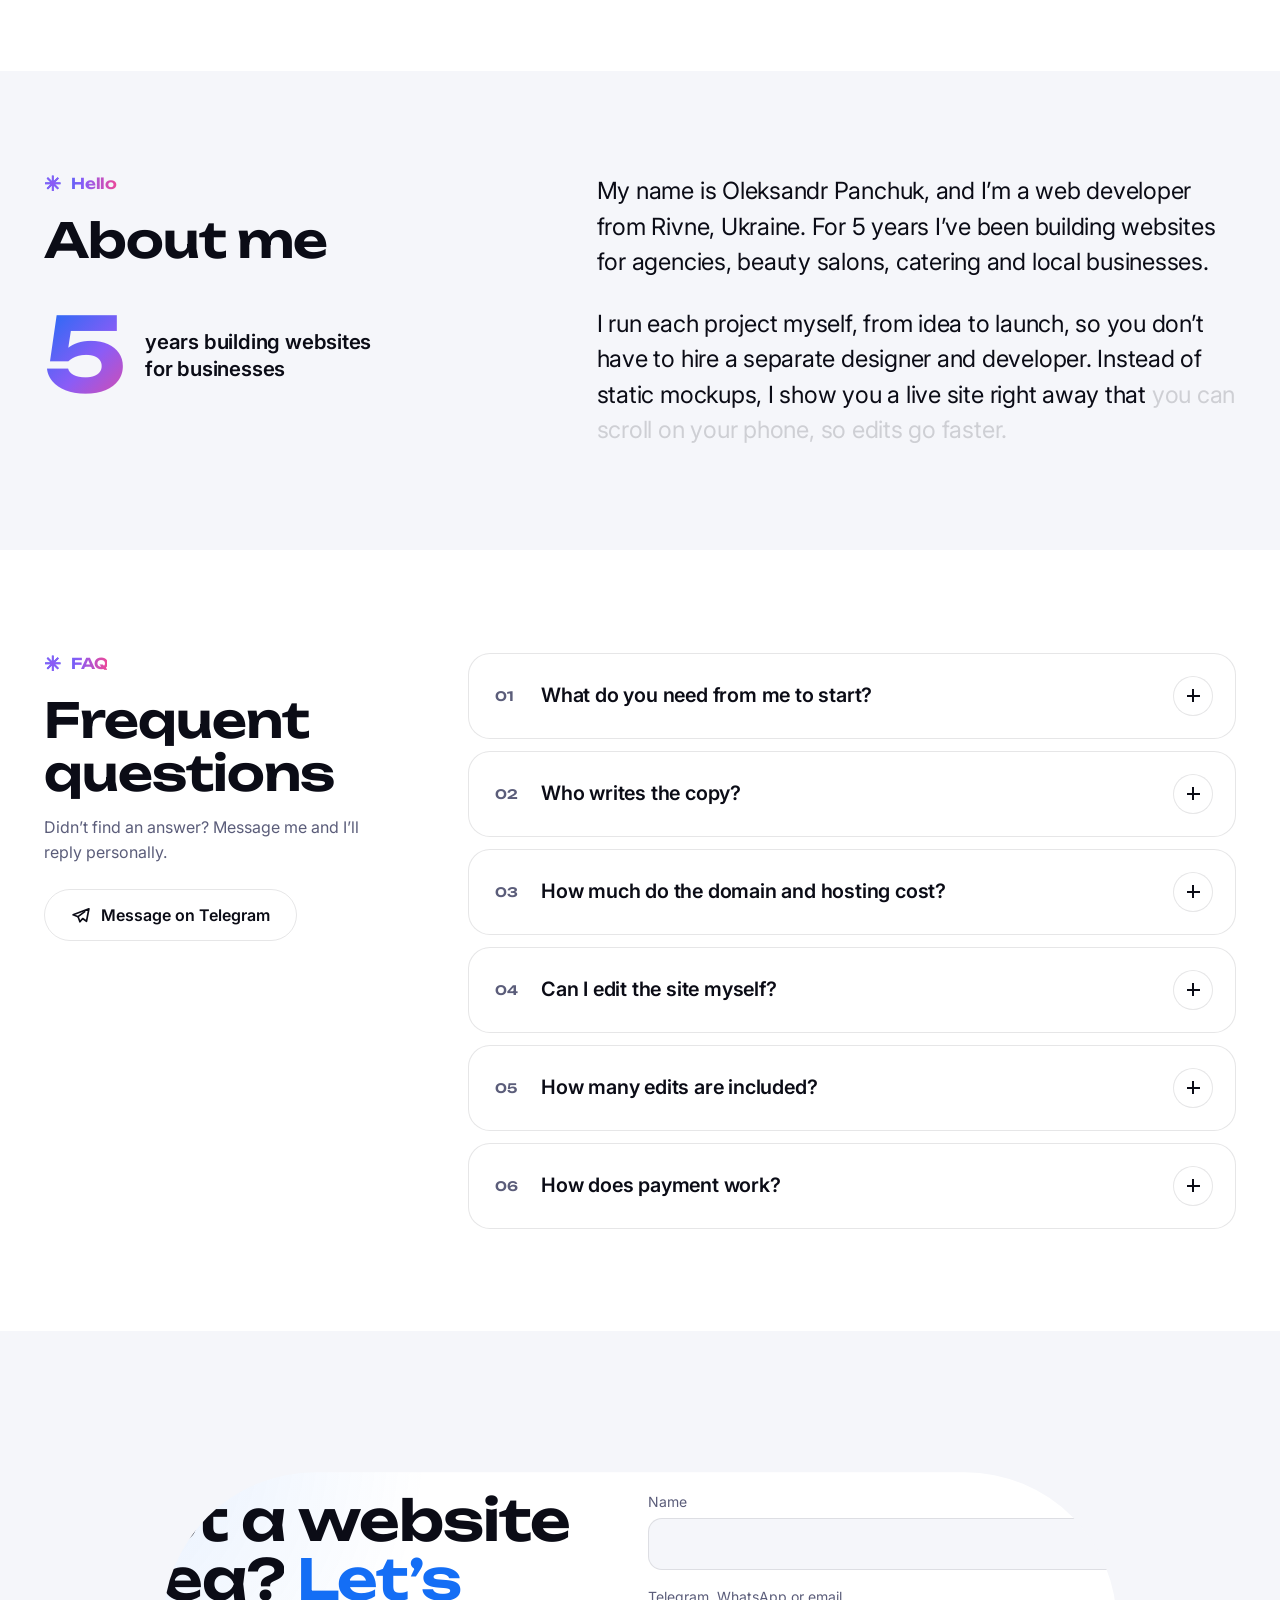
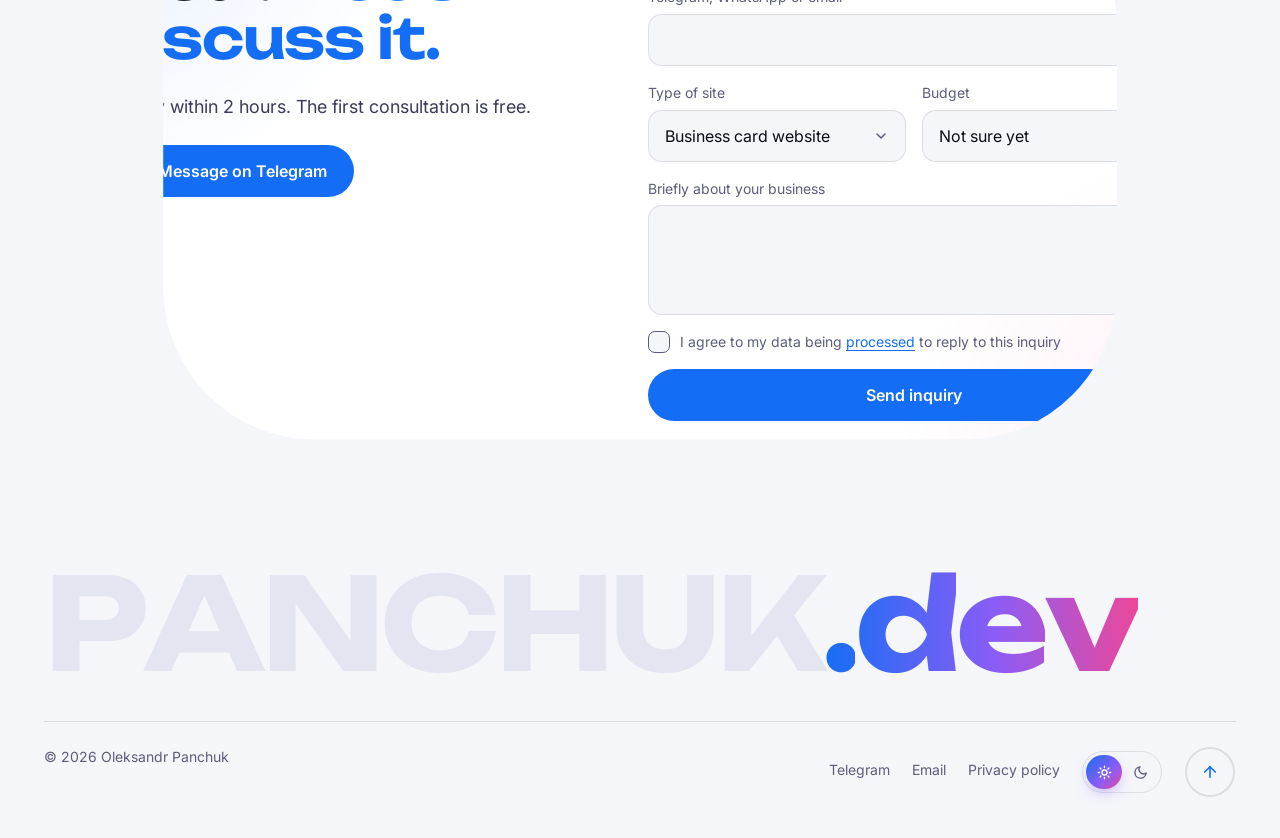
==== commit c6e45b7c: "Lead form sends inquiries to Telegram via Vercel function (api/lead.js) with honeypot and validation" ====
--- a/en/index.html
+++ b/en/index.html
@@ -45,9 +45,9 @@
       href="https://fonts.googleapis.com/css2?family=Inter:wght@400;500;600;700&family=Unbounded:wght@500;600;700&display=swap"
       rel="stylesheet"
     />
-    <link rel="stylesheet" href="../css/style.css?v=202611261453" />
-    <link rel="stylesheet" href="../css/fx.css?v=202611261453" />
-    <link rel="stylesheet" href="../css/fx-pro.css?v=202611261453" />
+    <link rel="stylesheet" href="../css/style.css?v=202611261454" />
+    <link rel="stylesheet" href="../css/fx.css?v=202611261454" />
+    <link rel="stylesheet" href="../css/fx-pro.css?v=202611261454" />
   </head>
   <body>
     <div class="pl" aria-hidden="true">
@@ -851,6 +851,7 @@
                   ><span>Briefly about your business</span
                   ><textarea class="input area" name="details" rows="4"></textarea>
                 </label>
+                <input class="hp" type="text" name="website" tabindex="-1" autocomplete="off" aria-hidden="true" />
                 <label class="check"
                   ><input type="checkbox" name="consent" required /><span
                     >I agree to my data being <a href="privacy.html" target="_blank">processed</a> to reply to this inquiry</span
@@ -912,9 +913,9 @@
         </svg>
       </a>
     </div>
-    <script src="../js/main.js?v=202611261453" defer></script>
-    <script src="../js/fx.js?v=202611261453" defer></script>
-    <script src="../js/vendor/lenis.min.js?v=202611261453" defer></script>
-    <script src="../js/fx-pro.js?v=202611261453" defer></script>
+    <script src="../js/main.js?v=202611261454" defer></script>
+    <script src="../js/fx.js?v=202611261454" defer></script>
+    <script src="../js/vendor/lenis.min.js?v=202611261454" defer></script>
+    <script src="../js/fx-pro.js?v=202611261454" defer></script>
   </body>
 </html>
--- a/css/style.css
+++ b/css/style.css
@@ -650,3 +650,6 @@
   .ps-cta { padding: 22px 20px; }
   .ps-cta .btn { width: 100%; }
 }
+
+/* Пастка для спам-ботів у формі */
+.hp { position: absolute !important; left: -9999px; width: 1px; height: 1px; opacity: 0; pointer-events: none; }
